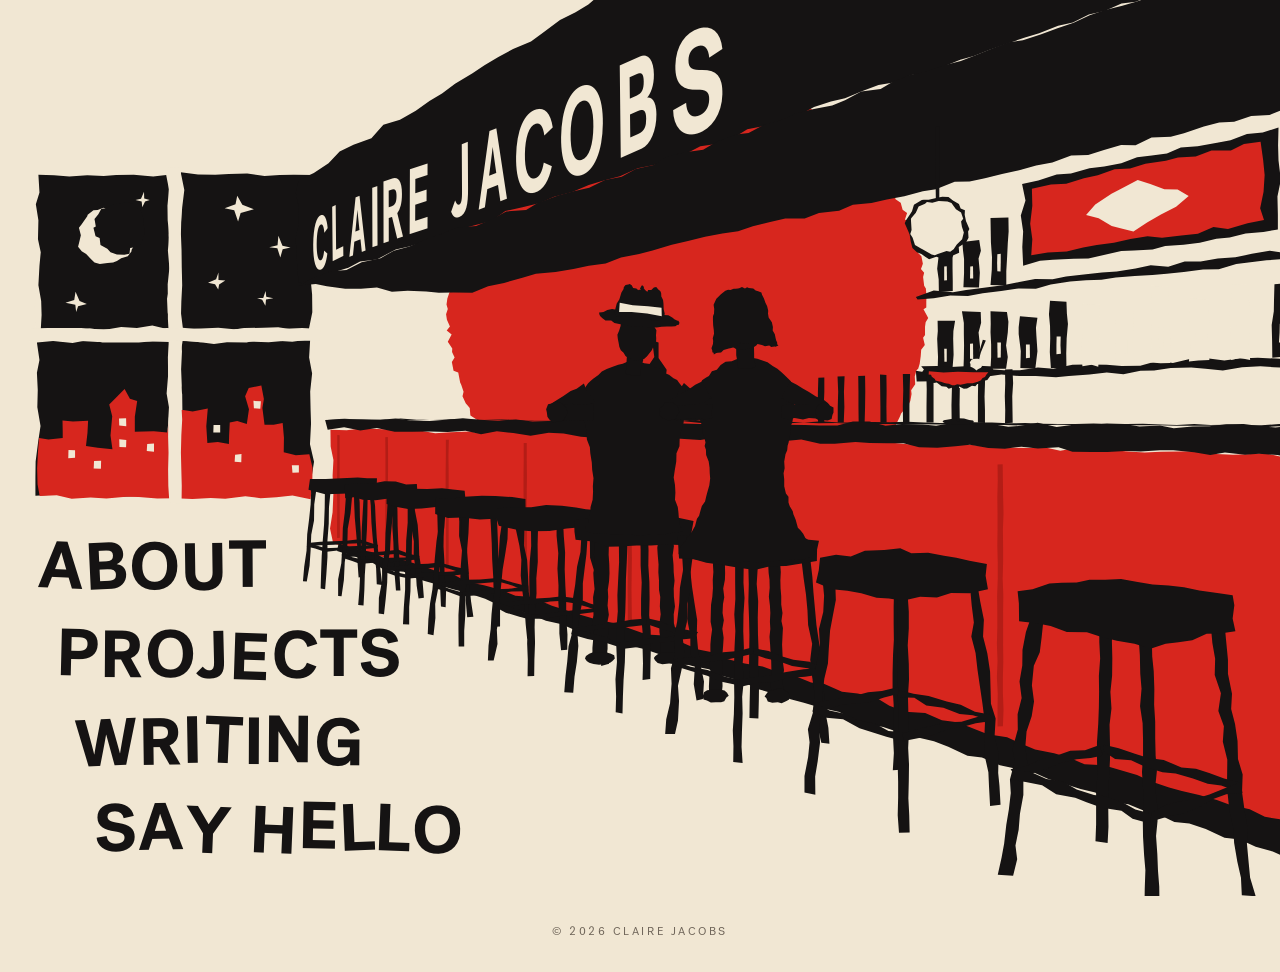
==== index.html @ cdcb7255 "Bring back the big hover-strip menu and redo the window as cut paper Menu returns to large hand-cut " ====
<!DOCTYPE html>
<html lang="en">
<head>
<meta charset="UTF-8">
<meta name="viewport" content="width=device-width, initial-scale=1.0">
<title>Claire Jacobs</title>
<meta name="description" content="Claire Jacobs — click around the bar to learn more about me, my interests, my projects, and how to get in touch.">
<link rel="icon" href="data:image/svg+xml,%3Csvg xmlns='http://www.w3.org/2000/svg' viewBox='0 0 100 100'%3E%3Ctext y='.9em' font-size='90'%3E%F0%9F%8D%B8%3C/text%3E%3C/svg%3E">
<link rel="stylesheet" href="style.css?v=7">
</head>
<body>

<h1 class="visually-hidden">Claire Jacobs</h1>

<main class="poster">
  <div class="stage">
    <nav class="menu" aria-label="Main">
      <ul>
        <li style="--i:0"><button class="menu-item" type="button" data-panel="about" aria-haspopup="dialog" aria-controls="panel-about"><span class="cut" aria-hidden="true"><span style="--r:2.5deg;--y:-0.010em">A</span><span style="--r:-2.7deg;--y:-0.002em">B</span><span style="--r:0.3deg;--y:-0.005em">O</span><span style="--r:-0.8deg;--y:0.017em">U</span><span style="--r:-0.3deg;--y:-0.027em">T</span></span><span class="visually-hidden">About</span></button></li>
        <li style="--i:1"><button class="menu-item" type="button" data-panel="projects" aria-haspopup="dialog" aria-controls="panel-projects"><span class="cut" aria-hidden="true"><span style="--r:1.4deg;--y:-0.022em">P</span><span style="--r:0.4deg;--y:0.008em">R</span><span style="--r:-0.3deg;--y:0.004em">O</span><span style="--r:-1.4deg;--y:0.016em">J</span><span style="--r:1.9deg;--y:0.035em">E</span><span style="--r:1.5deg;--y:0.010em">C</span><span style="--r:0.0deg;--y:-0.012em">T</span><span style="--r:0.1deg;--y:-0.017em">S</span></span><span class="visually-hidden">Projects</span></button></li>
        <li style="--i:2"><button class="menu-item" type="button" data-panel="writing" aria-haspopup="dialog" aria-controls="panel-writing"><span class="cut" aria-hidden="true"><span style="--r:-2.6deg;--y:0.030em">W</span><span style="--r:-0.8deg;--y:0.009em">R</span><span style="--r:-1.0deg;--y:-0.021em">I</span><span style="--r:2.6deg;--y:-0.009em">T</span><span style="--r:0.2deg;--y:-0.005em">I</span><span style="--r:0.4deg;--y:-0.033em">N</span><span style="--r:0.4deg;--y:0.025em">G</span></span><span class="visually-hidden">Writing</span></button></li>
        <li style="--i:3"><button class="menu-item" type="button" data-panel="contact" aria-haspopup="dialog" aria-controls="panel-contact"><span class="cut" aria-hidden="true"><span style="--r:-0.5deg;--y:-0.003em">S</span><span style="--r:-1.2deg;--y:-0.021em">A</span><span style="--r:2.4deg;--y:0.025em">Y</span><span class="sp"> </span><span style="--r:2.4deg;--y:0.028em">H</span><span style="--r:1.1deg;--y:-0.033em">E</span><span style="--r:-2.3deg;--y:-0.009em">L</span><span style="--r:2.1deg;--y:-0.005em">L</span><span style="--r:-2.6deg;--y:0.025em">O</span></span><span class="visually-hidden">Say hello</span></button></li>
      </ul>
    </nav>
  <svg class="room" viewBox="0 30 600 420" xmlns="http://www.w3.org/2000/svg" role="group" aria-label="A bar drawn in the style of a Saul Bass poster, with CLAIRE JACOBS painted on the canopy like a bar sign: a row of stools, a couple seated at the bar against a red sun, bottles and a TV on the backbar. Click the empty stool, the bottles, the TV, or the coupe on the bar.">
    <g class="scene" aria-hidden="true"><rect width="600" height="450" fill="#f1e7d3"/><path d="M18.1 113.6L25.9 113.6L33.8 113.5L42.1 113.5L50.2 113.4L58.1 113.6L66.1 113.3L74.0 113.4L82.2 113.4L90.1 113.6L97.9 113.3L106.1 113.4L113.9 113.3L122.0 113.7L129.9 113.3L138.1 113.4L146.0 113.7L145.9 110.5L137.9 110.7L130.1 110.7L122.0 110.6L114.1 110.3L106.1 110.5L97.9 110.6L90.0 110.3L82.2 110.4L73.9 110.7L65.9 110.4L58.1 110.4L50.2 110.3L41.9 110.6L33.9 110.6L25.8 110.3L18.1 110.5Z" fill="#f1e7d3" fill-rule="evenodd"/><path d="M144.4 112.2L144.3 120.0L144.7 127.7L144.5 135.8L144.6 143.6L144.7 151.6L144.5 159.2L144.4 167.3L144.4 175.1L144.6 182.9L144.3 190.9L144.6 198.9L144.5 206.6L144.4 214.8L144.4 222.6L144.6 230.3L144.6 238.5L144.5 246.0L144.4 254.1L144.3 262.0L147.7 261.9L147.6 253.9L147.6 246.0L147.5 238.5L147.4 230.5L147.3 222.5L147.6 214.5L147.6 206.6L147.4 199.0L147.6 190.9L147.6 182.9L147.5 175.2L147.3 167.1L147.4 159.3L147.6 151.7L147.5 143.7L147.6 135.6L147.3 127.7L147.3 119.8L147.7 112.0Z" fill="#f1e7d3" fill-rule="evenodd"/><path d="M145.8 260.6L138.0 260.4L130.2 260.6L122.2 260.4L113.9 260.6L105.9 260.4L98.1 260.3L90.1 260.5L81.9 260.4L74.1 260.6L66.0 260.5L58.1 260.5L50.0 260.4L41.8 260.4L34.0 260.3L26.0 260.5L18.0 260.5L18.0 263.4L25.9 263.5L34.0 263.6L41.9 263.4L50.1 263.3L57.9 263.6L65.8 263.3L74.2 263.3L82.0 263.5L89.8 263.4L98.2 263.5L105.8 263.5L114.1 263.6L122.0 263.4L129.9 263.7L138.2 263.5L145.8 263.6Z" fill="#f1e7d3" fill-rule="evenodd"/><path d="M19.5 261.9L19.3 254.1L19.7 246.2L19.4 238.2L19.7 230.3L19.6 222.6L19.5 214.4L19.5 206.9L19.3 199.0L19.5 191.0L19.5 183.0L19.6 175.3L19.4 167.2L19.3 159.3L19.6 151.5L19.6 143.8L19.5 135.7L19.3 127.6L19.5 119.9L19.5 112.1L16.5 111.8L16.5 120.1L16.3 127.6L16.4 135.8L16.7 143.7L16.5 151.3L16.6 159.3L16.7 167.3L16.3 175.2L16.7 183.2L16.5 190.8L16.6 198.9L16.6 206.6L16.5 214.6L16.5 222.5L16.4 230.3L16.5 238.3L16.4 246.1L16.5 254.2L16.5 261.9Z" fill="#f1e7d3" fill-rule="evenodd"/><path d="M80.4 112.1L80.4 120.0L80.5 127.6L80.5 135.8L80.3 143.7L80.5 151.6L80.5 159.3L80.6 167.3L80.4 175.0L80.3 183.0L80.6 190.9L80.6 198.6L80.6 206.6L80.5 214.7L80.5 222.4L80.4 230.5L80.5 238.4L80.4 246.1L80.4 254.1L80.7 262.1L83.5 262.1L83.7 254.0L83.4 246.2L83.3 238.3L83.3 230.2L83.6 222.7L83.5 214.6L83.7 206.6L83.4 198.9L83.4 191.0L83.4 182.9L83.7 175.2L83.6 167.4L83.5 159.4L83.4 151.4L83.6 143.8L83.7 135.5L83.6 127.6L83.3 120.0L83.7 112.1Z" fill="#f1e7d3" fill-rule="evenodd"/><path d="M18.0 188.5L26.0 188.5L34.2 188.3L41.9 188.5L50.2 188.4L58.1 188.7L65.8 188.6L74.1 188.6L82.0 188.4L89.9 188.5L97.9 188.5L106.1 188.4L114.1 188.4L122.1 188.6L130.0 188.4L137.9 188.3L146.1 188.7L145.8 185.7L137.9 185.5L129.9 185.5L122.0 185.3L113.8 185.3L105.9 185.5L97.9 185.5L90.0 185.7L81.9 185.7L74.1 185.7L66.0 185.5L58.0 185.7L49.9 185.7L41.9 185.4L33.9 185.4L26.0 185.3L18.0 185.5Z" fill="#f1e7d3" fill-rule="evenodd"/><path d="M18.0 111.9L25.3 112.1L32.5 112.7L40.9 112.2L48.6 112.5L54.5 112.0L62.7 111.9L71.8 112.7L77.9 112.0L79.2 118.7L78.5 126.5L78.6 133.2L79.3 140.3L78.7 147.4L79.3 154.5L79.8 162.1L78.3 170.0L78.6 176.5L80.2 184.7L71.4 182.6L64.2 183.8L56.8 183.3L48.6 184.7L42.1 184.0L34.1 184.9L26.7 184.2L19.1 184.7L19.5 177.7L19.3 171.1L18.0 163.7L18.5 154.6L19.1 148.2L17.8 142.2L18.0 133.2L16.8 125.8L18.5 120.2Z" fill="#151313" fill-rule="evenodd"/><path d="M84.7 110.7L92.8 111.8L100.9 111.9L107.3 111.6L115.9 111.3L124.0 112.5L131.1 112.0L137.7 111.9L147.1 112.0L145.4 120.0L145.4 128.8L145.2 136.2L145.4 144.3L145.9 153.0L145.5 159.9L146.3 168.1L146.4 176.4L144.6 185.1L137.2 184.4L130.4 183.4L123.4 183.6L114.5 183.8L106.5 184.9L98.9 184.8L92.0 184.3L85.7 183.6L84.6 174.8L84.7 168.0L85.0 159.0L83.9 152.1L84.2 144.8L84.8 134.6L85.4 127.3L86.4 119.1Z" fill="#151313" fill-rule="evenodd"/><path d="M17.3 190.6L24.9 189.8L34.0 190.8L42.1 189.2L48.0 190.6L56.2 190.5L65.1 190.5L71.5 190.0L79.3 190.3L78.7 197.4L78.8 205.9L78.1 214.5L79.5 222.6L78.6 230.9L78.5 238.9L78.1 245.9L79.4 255.3L79.5 262.8L70.2 261.6L63.9 262.5L54.7 263.0L48.2 262.0L41.2 262.1L32.1 260.8L24.5 261.9L16.6 262.4L16.6 253.9L16.7 246.3L17.9 237.0L19.0 229.7L17.5 220.9L17.7 212.8L17.3 204.7L18.5 198.7Z" fill="#151313" fill-rule="evenodd"/><path d="M85.6 189.9L91.3 190.1L100.3 191.2L106.4 190.4L115.6 190.5L122.4 189.0L131.4 189.8L137.0 190.2L145.4 189.0L144.9 197.6L146.3 205.1L145.4 213.5L145.6 222.4L145.8 228.5L145.3 238.3L147.2 246.5L145.9 254.6L147.5 260.9L138.7 261.4L131.8 260.7L123.0 262.4L115.6 261.3L107.2 262.7L100.1 261.9L94.2 263.3L84.7 262.9L86.0 253.8L85.6 247.3L85.0 238.8L84.4 230.7L85.5 222.8L85.4 214.8L83.9 206.0L84.1 199.5Z" fill="#151313" fill-rule="evenodd"/><path d="M62.0 142.0L63.7 143.7L61.7 147.1L61.6 147.9L59.9 150.1L56.8 151.1L54.8 152.4L53.0 153.0L50.4 153.3L46.8 153.7L44.3 153.0L42.6 151.4L40.4 149.1L38.3 147.8L36.6 145.7L37.3 142.9L37.9 140.3L37.0 136.7L38.2 135.2L40.9 131.4L41.1 130.7L43.8 128.5L45.8 128.4L48.4 127.4L51.2 128.4L53.9 128.9L57.0 130.0L57.9 131.8L61.4 132.6L62.3 135.4L62.2 137.5Z" fill="#f1e7d3" fill-rule="evenodd"/><path d="M67.4 135.6L67.9 138.4L67.3 141.3L65.9 144.8L64.0 145.8L61.0 146.3L60.7 149.0L58.3 149.4L54.8 149.3L51.8 148.2L50.3 146.6L47.1 144.9L46.7 141.6L44.8 140.7L43.8 136.8L44.9 136.2L44.3 132.7L46.1 130.4L47.5 127.8L49.1 127.7L53.0 125.9L54.4 125.5L56.3 125.6L59.1 124.7L62.9 125.6L64.7 127.9L65.7 128.4L67.0 130.5L67.1 134.6Z" fill="#151313" fill-rule="evenodd"/><path d="M111.2 121.8L113.6 126.0L119.0 128.1L112.8 129.9L111.6 133.8L109.8 128.6L105.3 127.6L110.4 125.7Z" fill="#f1e7d3" fill-rule="evenodd"/><path d="M130.5 140.5L132.4 145.2L136.2 146.0L132.5 146.8L131.4 150.7L130.0 146.4L126.2 145.9L130.1 145.0Z" fill="#f1e7d3" fill-rule="evenodd"/><path d="M102.4 157.7L102.4 161.2L105.6 161.5L102.7 163.4L102.3 165.7L100.8 163.2L97.5 162.5L101.3 160.9Z" fill="#f1e7d3" fill-rule="evenodd"/><path d="M35.4 166.7L37.3 171.1L40.7 172.5L36.6 173.5L35.7 176.3L35.3 172.8L30.7 171.9L34.8 170.6Z" fill="#f1e7d3" fill-rule="evenodd"/><path d="M124.5 166.4L124.8 169.1L128.1 169.8L124.7 170.4L124.4 173.3L122.9 170.5L120.5 169.7L123.4 169.7Z" fill="#f1e7d3" fill-rule="evenodd"/><path d="M67.5 119.9L67.6 123.0L70.2 123.8L68.0 124.4L66.7 127.1L66.4 124.4L63.5 123.7L66.1 123.2Z" fill="#f1e7d3" fill-rule="evenodd"/><path d="M18.6 262.5L17.6 257.0L17.4 249.5L17.8 241.9L18.3 235.3L22.7 236.0L29.4 235.3L29.4 232.5L29.3 227.1L34.2 227.6L41.3 227.2L41.0 233.0L40.3 239.1L45.8 239.9L52.7 240.6L51.8 234.1L52.6 225.1L51.2 219.6L54.0 216.8L58.4 212.4L60.9 216.9L64.3 218.0L63.2 225.4L63.2 232.4L72.1 232.2L78.4 232.7L79.4 226.8L79.7 222.3L85.9 222.2L90.3 222.9L97.4 221.5L96.7 229.8L97.2 237.7L102.1 237.2L107.3 238.1L107.4 234.1L107.7 228.0L111.2 227.3L115.7 228.8L116.7 221.8L114.9 215.7L116.6 211.9L122.5 210.7L123.7 217.0L123.0 221.2L124.0 229.1L128.3 229.1L132.5 228.3L133.1 235.2L133.0 242.0L138.7 243.4L145.0 242.9L146.5 249.2L146.4 255.4L145.6 264.0L137.1 262.3L129.6 263.1L122.2 263.5L115.0 262.6L105.6 263.8L98.8 263.4L90.2 263.9L82.3 263.6L73.7 263.7L65.1 263.0L59.0 262.8L49.9 263.7L42.5 263.2L33.6 263.8L26.6 262.2Z" fill="#d7261e" fill-rule="evenodd"/><path d="M32.1 240.9L35.2 241.0L35.2 244.6L32.0 244.8Z" fill="#f1e7d3" fill-rule="evenodd"/><path d="M44.1 246.1L47.4 246.0L47.3 249.7L43.9 249.6Z" fill="#f1e7d3" fill-rule="evenodd"/><path d="M55.8 226.2L59.1 226.1L59.2 229.8L55.9 229.5Z" fill="#f1e7d3" fill-rule="evenodd"/><path d="M55.9 235.9L59.2 236.2L59.1 239.6L56.0 239.5Z" fill="#f1e7d3" fill-rule="evenodd"/><path d="M69.0 238.1L72.2 237.9L72.2 241.8L68.8 241.4Z" fill="#f1e7d3" fill-rule="evenodd"/><path d="M100.1 229.2L103.2 229.2L103.2 232.7L100.0 232.7Z" fill="#f1e7d3" fill-rule="evenodd"/><path d="M110.2 243.2L113.2 242.8L113.1 246.7L110.0 246.4Z" fill="#f1e7d3" fill-rule="evenodd"/><path d="M118.8 217.9L122.3 218.1L122.0 221.6L119.0 221.4Z" fill="#f1e7d3" fill-rule="evenodd"/><path d="M136.8 248.1L140.1 248.1L140.1 251.5L137.1 251.6Z" fill="#f1e7d3" fill-rule="evenodd"/><path d="M78.9 108.3L84.7 108.4L85.0 115.9L85.2 123.9L85.0 131.6L84.8 139.7L85.1 147.2L85.2 155.4L85.4 163.7L85.0 171.5L84.8 179.5L84.6 186.6L85.3 194.7L84.9 203.1L85.2 210.7L85.0 218.7L85.4 226.8L85.0 234.0L84.8 242.2L85.0 250.3L85.2 257.7L85.1 266.4L79.4 265.7L78.9 257.8L78.8 250.1L79.0 242.2L78.8 234.7L78.9 226.2L79.3 219.0L78.8 210.8L78.8 202.9L79.0 195.0L79.1 186.6L78.7 179.5L78.7 171.6L78.6 163.3L79.4 155.6L79.3 147.3L79.0 140.0L79.3 131.8L79.2 124.0L79.1 116.0Z" fill="#f1e7d3" fill-rule="evenodd"/><path d="M14.1 184.0L22.4 183.8L30.1 183.8L38.0 183.8L45.8 184.3L53.8 184.3L61.8 184.4L70.1 184.3L78.2 183.8L86.1 184.1L94.2 184.0L102.3 183.6L109.7 184.3L117.8 183.9L126.1 184.1L133.8 184.1L141.6 183.8L150.4 184.2L149.9 189.7L142.2 189.7L134.0 189.7L125.9 190.4L118.2 190.2L109.6 190.0L102.2 189.9L93.8 190.4L86.3 189.7L77.8 190.0L69.9 190.1L62.0 189.7L53.6 189.6L45.9 190.3L37.9 189.9L29.8 190.0L22.1 189.6L13.7 190.0Z" fill="#f1e7d3" fill-rule="evenodd"/><path d="M432.9 175.0L435.1 179.1L433.9 181.0L433.6 183.2L433.6 187.0L432.7 188.3L433.5 191.7L431.8 193.9L431.6 196.9L431.1 200.5L430.4 202.8L429.6 203.6L428.8 206.5L429.0 210.1L427.1 212.9L427.3 214.7L426.7 218.0L425.6 220.3L425.0 220.7L422.4 223.8L421.8 225.3L419.8 229.4L419.2 230.9L418.2 234.3L417.3 236.0L415.1 237.4L413.1 239.1L413.4 241.6L410.2 244.4L408.9 245.1L408.0 249.2L406.0 250.9L404.5 253.1L401.5 254.1L400.8 256.8L399.7 258.5L396.9 260.5L395.8 261.3L393.4 261.7L390.7 264.1L389.1 266.2L387.0 268.7L384.4 269.8L381.9 270.8L380.4 272.0L377.2 272.6L374.2 273.4L374.0 276.5L371.0 275.8L368.6 278.2L366.4 280.2L363.0 281.1L361.4 281.7L358.9 282.6L355.3 283.8L353.6 283.6L350.3 283.9L347.9 285.5L346.8 285.9L343.8 287.1L341.1 286.9L339.3 286.8L335.1 287.4L333.8 288.3L329.8 287.8L327.8 287.9L324.5 287.4L322.5 287.9L319.3 286.8L316.7 286.8L313.9 288.6L313.3 286.6L308.9 287.1L307.0 287.5L304.1 286.3L302.5 286.7L300.0 285.7L297.4 284.9L294.3 284.0L291.7 284.4L288.2 282.5L287.4 283.0L284.8 281.3L281.4 281.5L278.7 279.2L276.8 279.3L274.3 278.5L272.3 276.1L269.4 275.2L267.0 274.7L265.4 273.7L263.8 271.2L260.7 270.3L259.6 268.5L256.8 266.1L254.8 265.0L252.6 264.5L250.0 261.6L247.4 260.8L246.9 259.7L244.0 256.2L241.6 255.5L241.7 253.7L239.7 252.2L236.6 250.3L235.1 247.3L233.7 245.7L232.9 243.4L231.3 241.3L229.5 238.3L228.6 236.6L225.6 234.9L225.0 232.3L223.9 230.8L223.6 226.8L220.5 224.8L220.3 222.7L220.2 221.3L218.3 219.0L216.8 215.7L217.3 213.6L216.2 210.4L215.7 209.3L214.8 204.6L212.6 203.8L211.8 199.7L213.1 197.6L211.9 195.0L212.0 193.4L209.9 190.2L211.7 186.8L209.4 184.9L210.9 183.0L209.5 179.9L209.1 177.3L209.9 174.8L209.3 172.7L209.7 169.9L211.1 165.8L209.9 164.7L211.8 161.1L212.1 159.4L211.3 155.5L211.3 155.0L213.2 150.8L213.4 147.8L214.1 146.1L215.4 143.0L216.1 140.5L215.8 138.1L218.1 135.3L217.1 134.9L220.2 131.4L220.5 129.6L220.7 126.8L221.6 124.6L224.3 122.9L224.1 120.0L226.2 116.5L228.8 114.8L228.5 112.7L230.4 111.7L233.1 109.7L234.5 107.3L236.4 105.1L237.7 103.2L238.5 100.6L241.1 98.5L242.0 97.0L244.7 95.6L246.2 93.9L247.7 92.2L250.3 89.8L252.1 89.0L253.5 86.8L256.6 85.5L258.9 82.7L260.6 83.2L263.5 80.8L265.7 79.0L268.6 77.1L270.4 76.8L271.5 75.7L273.9 75.4L278.0 73.6L280.3 71.7L281.7 70.7L283.1 71.0L287.2 69.1L288.0 68.9L292.0 67.8L294.3 68.5L296.2 67.0L299.7 65.9L300.9 66.1L303.5 65.5L306.9 65.4L310.3 65.2L312.4 65.1L314.9 64.8L317.7 64.4L320.3 64.4L323.3 64.5L326.1 64.9L328.3 64.4L329.7 63.8L334.2 63.9L336.6 63.8L338.9 65.2L341.6 65.1L342.7 65.7L346.5 66.9L348.2 66.3L350.7 68.9L352.7 67.8L355.5 69.9L357.4 70.6L359.9 72.1L363.5 73.1L366.2 72.7L368.9 73.5L370.4 75.5L373.6 76.4L375.9 77.2L377.9 78.2L378.9 79.9L381.5 82.1L383.5 82.5L385.5 84.0L389.6 86.8L390.8 88.0L393.5 88.0L394.0 90.1L396.5 92.4L397.8 94.2L400.2 95.0L401.2 98.3L404.0 99.4L404.8 101.7L408.2 104.6L409.4 106.3L412.0 108.9L412.1 110.8L414.7 112.8L416.4 114.7L417.3 116.0L417.8 119.4L419.2 121.5L419.8 123.4L422.2 125.0L423.1 128.3L425.2 129.8L424.2 132.9L426.2 134.1L426.2 137.3L427.3 140.4L429.4 143.2L430.3 145.7L430.3 148.5L431.9 150.1L432.6 153.6L431.7 156.1L433.2 157.8L432.7 159.9L433.2 164.0L434.0 165.2L434.3 168.7L434.2 171.3L434.2 174.1Z" fill="#d7261e" fill-rule="evenodd"/><path d="M812.0 189.2L805.9 188.1L796.8 189.8L789.7 189.6L780.9 190.9L774.2 189.4L765.5 190.0L757.3 190.8L749.3 191.0L741.6 191.8L734.0 191.0L724.5 193.1L716.3 193.3L708.9 193.3L701.0 194.0L692.7 192.8L685.3 194.2L676.5 195.4L668.4 194.9L661.5 194.2L654.2 196.3L645.9 194.6L636.8 196.2L628.9 195.9L621.4 195.9L612.7 197.0L606.1 198.4L598.0 198.1L589.6 197.7L580.8 198.0L573.9 199.0L566.7 198.1L557.2 198.4L549.8 200.2L542.9 199.1L534.5 201.5L525.8 201.6L518.7 201.0L508.9 200.9L502.7 201.0L493.7 202.8L486.5 202.3L478.1 203.5L470.6 203.5L461.6 202.8L455.2 204.6L445.9 204.2L438.5 205.3L429.3 203.8L429.7 208.8L439.0 208.7L446.8 207.2L453.8 206.8L461.2 206.7L469.4 205.6L477.7 206.3L485.5 206.2L495.0 206.8L501.0 206.3L510.7 205.5L518.8 204.6L526.6 205.4L534.6 203.8L541.0 203.7L548.8 202.5L558.4 202.3L565.1 202.9L573.2 203.7L582.2 202.1L590.8 201.7L597.1 202.1L605.6 202.6L614.3 200.2L622.4 202.0L630.2 199.6L637.5 199.8L645.5 199.1L652.7 200.6L660.6 198.7L669.6 200.2L677.3 199.9L686.4 198.3L692.2 197.3L701.2 199.2L710.1 197.8L717.3 198.0L725.9 197.0L732.2 197.4L740.4 195.9L749.1 196.5L756.0 195.5L766.2 196.0L773.7 196.4L781.5 195.1L789.8 194.9L797.6 194.4L804.0 195.1L812.1 193.2Z" fill="#151313" fill-rule="evenodd"/><path d="M787.2 142.6L796.2 142.2L795.8 147.4L795.8 151.7L797.2 159.0L798.3 166.8L797.5 174.9L798.0 181.6L797.8 189.3L791.1 190.2L785.2 189.9L785.5 182.3L786.2 175.2L785.2 167.6L785.7 160.0L788.6 152.8L787.9 147.5Z" fill="#151313" fill-rule="evenodd"/><path d="M788.1 168.4L795.2 168.4L794.7 174.2L794.9 180.0L788.4 180.1L788.9 174.5Z" fill="#f1e7d3" fill-rule="evenodd"/><path d="M754.0 152.7L761.7 152.4L761.2 159.5L764.2 165.9L764.0 172.7L763.3 178.9L763.1 185.5L763.9 190.7L758.1 191.3L751.8 191.2L751.9 184.2L751.8 178.4L751.4 171.9L752.1 166.5L753.7 159.3Z" fill="#151313" fill-rule="evenodd"/><path d="M755.2 173.5L760.6 173.2L760.6 178.4L760.6 183.4L754.9 183.6L755.0 178.2Z" fill="#f1e7d3" fill-rule="evenodd"/><path d="M722.5 145.2L731.0 145.2L731.4 149.3L730.2 154.3L731.9 161.4L732.3 168.8L732.6 177.9L732.7 185.5L731.8 192.5L726.4 192.8L721.4 191.5L720.5 185.5L721.5 177.5L721.5 169.5L721.7 162.3L722.7 154.7L723.2 150.1Z" fill="#151313" fill-rule="evenodd"/><path d="M723.8 170.9L729.8 170.9L729.3 176.8L729.8 182.8L724.0 182.7L724.1 176.8Z" fill="#f1e7d3" fill-rule="evenodd"/><path d="M693.7 160.5L702.6 160.0L702.1 166.4L703.2 172.4L703.5 180.1L703.9 186.8L703.7 193.4L698.4 194.0L692.4 192.9L692.1 187.0L692.6 179.8L693.2 172.3L693.7 167.0Z" fill="#151313" fill-rule="evenodd"/><path d="M695.5 177.9L700.4 178.4L700.2 182.4L700.5 186.6L695.5 186.9L695.2 182.3Z" fill="#f1e7d3" fill-rule="evenodd"/><path d="M667.4 157.9L674.9 157.4L675.5 164.4L676.3 170.5L676.8 179.3L676.6 186.7L676.0 194.6L671.7 194.3L666.6 194.7L665.6 186.8L666.5 179.4L666.7 171.3L666.6 164.8Z" fill="#151313" fill-rule="evenodd"/><path d="M669.1 177.7L673.3 177.2L673.7 182.2L673.3 187.2L668.7 187.4L668.8 182.4Z" fill="#f1e7d3" fill-rule="evenodd"/><path d="M642.8 156.3L650.7 155.7L650.2 164.4L652.0 170.0L651.2 176.9L650.8 183.1L652.0 189.1L651.6 195.3L646.7 195.3L640.8 195.1L641.0 189.6L641.3 183.0L640.8 177.0L641.7 170.2L641.9 163.7Z" fill="#151313" fill-rule="evenodd"/><path d="M644.3 177.6L648.2 177.5L648.7 182.6L648.5 188.0L644.3 188.0L644.4 182.3Z" fill="#f1e7d3" fill-rule="evenodd"/><path d="M618.5 166.4L627.4 165.5L627.8 171.5L628.7 177.5L628.7 183.0L627.5 190.0L628.4 196.7L623.2 196.6L618.2 196.8L618.5 190.4L618.5 183.5L618.1 176.6L619.8 172.0Z" fill="#151313" fill-rule="evenodd"/><path d="M621.0 182.6L625.3 182.3L625.0 186.2L625.1 190.4L621.1 190.5L621.2 186.7Z" fill="#f1e7d3" fill-rule="evenodd"/><path d="M597.4 163.2L606.0 162.4L605.5 169.6L605.6 175.9L605.7 183.1L605.8 190.3L605.6 198.1L601.3 197.2L596.4 197.7L596.3 189.8L596.1 182.3L597.1 175.9L597.2 170.4Z" fill="#151313" fill-rule="evenodd"/><path d="M599.9 181.7L603.1 181.7L603.0 185.9L603.3 190.5L599.5 190.5L599.8 186.0Z" fill="#f1e7d3" fill-rule="evenodd"/><path d="M577.5 163.3L585.3 163.5L585.4 170.8L586.2 175.9L585.7 183.5L585.4 191.5L586.0 198.7L581.2 197.8L577.1 198.7L576.3 191.2L576.9 183.4L576.2 175.8L577.1 171.2Z" fill="#f1e7d3" fill-rule="evenodd"/><path d="M579.7 182.3L582.8 182.5L582.7 186.9L582.7 191.6L579.6 191.7L579.6 187.0Z" fill="#f1e7d3" fill-rule="evenodd"/><path d="M558.2 169.6L566.4 170.5L566.6 176.3L566.9 180.7L566.1 187.4L566.7 193.0L566.9 198.8L561.7 199.0L557.3 199.4L557.9 193.2L557.8 186.8L557.5 180.0L557.7 175.5Z" fill="#f1e7d3" fill-rule="evenodd"/><path d="M560.4 185.7L563.6 185.7L563.4 193.4L560.6 193.4Z" fill="#f1e7d3" fill-rule="evenodd"/><path d="M539.8 163.9L547.7 164.5L547.9 171.1L547.9 176.9L548.4 185.1L548.9 192.9L548.5 200.1L544.0 200.3L539.4 199.9L539.9 191.8L540.0 184.8L539.9 176.7L539.5 171.0Z" fill="#f1e7d3" fill-rule="evenodd"/><path d="M542.8 183.4L545.6 183.5L545.4 188.0L545.3 192.7L542.6 192.9L542.9 188.3Z" fill="#f1e7d3" fill-rule="evenodd"/><path d="M522.8 174.9L531.2 174.8L531.5 180.4L531.4 184.8L531.0 189.8L531.4 195.0L531.8 200.6L527.5 200.9L522.9 200.2L522.7 195.6L523.0 189.9L523.3 184.7L522.8 180.5Z" fill="#f1e7d3" fill-rule="evenodd"/><path d="M526.1 189.0L528.5 188.9L528.5 195.8L526.1 195.5Z" fill="#f1e7d3" fill-rule="evenodd"/><path d="M507.4 172.4L515.5 172.8L515.2 178.6L514.9 182.9L515.2 188.8L515.4 194.9L514.8 201.9L511.7 201.0L507.4 201.7L506.7 195.0L507.2 188.9L507.6 183.5L506.7 178.3Z" fill="#f1e7d3" fill-rule="evenodd"/><path d="M510.1 188.1L512.4 188.1L512.4 195.8L510.0 195.5Z" fill="#f1e7d3" fill-rule="evenodd"/><path d="M492.2 171.0L499.9 171.4L500.1 177.0L500.6 181.9L500.0 188.5L499.8 195.7L499.9 202.5L492.6 202.5L492.1 195.1L492.3 188.6L492.2 182.8L491.7 177.4Z" fill="#151313" fill-rule="evenodd"/><path d="M495.3 187.7L497.2 187.7L497.1 191.8L497.3 195.8L495.2 196.0L495.2 191.7Z" fill="#f1e7d3" fill-rule="evenodd"/><path d="M478.1 178.3L486.3 178.9L485.6 183.6L485.8 187.3L486.3 194.7L485.3 202.9L478.3 202.5L478.5 194.5L477.5 186.6L477.5 183.4Z" fill="#151313" fill-rule="evenodd"/><path d="M480.9 191.5L482.7 191.5L482.8 197.7L480.9 197.9Z" fill="#f1e7d3" fill-rule="evenodd"/><path d="M464.3 175.9L472.0 176.2L472.7 180.8L472.4 185.9L471.6 192.0L472.4 197.3L471.6 202.9L464.3 202.9L464.6 197.3L464.6 191.6L464.3 185.7L464.4 181.7Z" fill="#151313" fill-rule="evenodd"/><path d="M467.5 190.6L469.2 190.5L469.1 197.6L467.6 197.7Z" fill="#f1e7d3" fill-rule="evenodd"/><path d="M450.9 175.9L459.7 176.2L459.9 181.3L458.7 185.9L459.4 192.4L459.0 198.4L459.2 203.4L451.6 203.7L451.8 197.9L451.9 191.8L451.8 186.5L451.8 181.4Z" fill="#151313" fill-rule="evenodd"/><path d="M454.7 191.1L456.1 191.0L456.2 198.3L454.7 198.2Z" fill="#f1e7d3" fill-rule="evenodd"/><path d="M439.5 180.3L447.7 180.4L446.9 185.2L446.8 188.8L447.0 196.3L446.4 203.9L439.5 204.4L439.7 197.4L439.3 188.8L439.6 185.1Z" fill="#151313" fill-rule="evenodd"/><path d="M442.6 193.5L443.8 193.5L443.8 199.6L442.7 199.6Z" fill="#f1e7d3" fill-rule="evenodd"/><path d="M813.2 123.0L804.7 123.5L796.5 122.7L789.4 125.3L782.0 125.6L772.9 127.0L765.0 126.9L758.8 129.7L750.0 129.6L743.3 130.7L735.1 131.7L726.5 132.1L719.0 133.4L711.5 134.0L702.5 135.2L695.0 135.8L688.1 137.3L680.7 137.3L672.8 138.7L664.0 139.8L657.6 139.9L648.4 140.9L640.1 143.0L632.8 144.4L624.8 145.3L618.8 144.7L609.4 146.7L601.1 148.4L595.1 147.5L586.8 149.0L579.1 150.6L570.8 151.2L562.8 152.6L555.3 152.6L547.6 155.0L539.4 154.3L532.3 155.9L523.5 157.3L516.5 157.7L508.0 158.7L499.7 159.6L493.4 160.9L485.2 160.8L477.8 162.2L470.1 163.7L461.2 164.9L452.9 165.9L446.7 167.0L437.7 166.2L429.3 169.2L430.1 170.4L437.7 169.8L445.5 168.5L453.7 168.7L460.7 167.5L469.3 166.4L477.6 165.2L485.6 165.4L492.5 163.4L501.6 162.0L509.1 161.4L516.3 161.1L523.0 160.1L531.9 159.4L540.2 158.9L546.9 158.3L554.9 157.5L563.9 156.3L571.3 156.2L579.5 153.7L586.1 152.9L593.7 152.0L602.6 151.4L610.2 150.3L618.4 149.0L625.4 149.9L633.7 148.4L642.0 146.0L648.4 147.3L656.8 146.2L663.9 143.5L672.2 144.7L680.5 141.7L687.3 142.1L695.9 139.8L704.4 139.8L710.5 138.0L718.5 138.0L727.9 136.2L735.6 136.1L741.6 136.1L751.3 134.3L757.2 134.1L767.1 133.0L775.0 130.9L782.2 131.1L788.8 129.6L796.3 129.7L804.2 129.5L813.3 127.9Z" fill="#151313" fill-rule="evenodd"/><path d="M786.9 87.6L795.7 87.8L795.5 94.0L798.2 100.3L797.7 108.8L798.1 116.2L798.2 124.0L790.9 123.8L785.2 124.8L785.1 116.1L784.8 108.8L785.7 100.3L787.9 95.2Z" fill="#151313" fill-rule="evenodd"/><path d="M788.9 107.1L794.5 107.4L794.6 111.9L795.0 117.4L788.5 116.7L788.8 112.6Z" fill="#f1e7d3" fill-rule="evenodd"/><path d="M753.6 87.3L761.4 86.7L762.0 91.3L761.3 95.5L763.7 101.5L763.7 108.0L763.4 114.7L763.6 121.1L763.2 128.6L757.5 128.4L752.1 129.0L752.3 122.4L752.2 114.8L751.9 108.6L751.8 101.2L754.4 95.2L754.1 91.7Z" fill="#151313" fill-rule="evenodd"/><path d="M754.8 109.1L761.3 109.6L760.5 115.1L761.2 120.6L754.9 120.7L754.7 115.3Z" fill="#f1e7d3" fill-rule="evenodd"/><path d="M723.4 88.9L730.7 87.5L731.6 92.5L731.2 96.4L731.8 104.7L731.7 111.6L732.5 117.4L732.9 125.2L733.2 132.9L726.3 133.0L721.0 132.6L721.6 125.5L721.1 118.3L721.8 110.9L720.9 104.4L722.7 97.1L722.0 91.8Z" fill="#151313" fill-rule="evenodd"/><path d="M723.7 112.2L729.4 111.8L729.3 117.5L729.6 123.2L724.4 123.2L724.1 118.1Z" fill="#f1e7d3" fill-rule="evenodd"/><path d="M693.9 100.8L702.5 101.0L702.1 108.7L704.0 114.1L703.6 120.7L703.9 128.9L703.0 136.4L698.6 135.5L692.6 136.1L692.6 127.9L692.4 121.2L691.7 113.6L693.9 108.3Z" fill="#151313" fill-rule="evenodd"/><path d="M695.4 120.0L700.5 119.7L700.1 124.2L700.2 129.2L695.8 128.8L695.3 124.8Z" fill="#f1e7d3" fill-rule="evenodd"/><path d="M667.0 100.5L674.9 100.3L675.4 108.4L676.2 115.0L677.2 120.0L677.0 126.1L676.1 132.9L676.2 139.0L670.6 138.4L665.9 138.7L666.2 132.2L665.7 126.7L665.6 121.3L666.6 114.8L666.9 108.9Z" fill="#151313" fill-rule="evenodd"/><path d="M668.8 121.5L673.5 121.1L673.5 126.5L673.4 131.5L668.7 131.3L669.1 126.1Z" fill="#f1e7d3" fill-rule="evenodd"/><path d="M642.8 104.1L649.8 103.4L650.4 111.8L651.0 118.1L652.0 123.1L652.1 129.3L651.3 135.3L651.5 141.5L646.4 141.9L640.6 142.7L641.1 136.2L640.7 129.2L641.0 124.3L641.4 116.9L642.2 111.6Z" fill="#151313" fill-rule="evenodd"/><path d="M644.0 124.7L648.3 124.3L648.4 129.2L648.6 134.5L644.3 134.6L644.1 129.5Z" fill="#f1e7d3" fill-rule="evenodd"/><path d="M619.4 112.5L627.1 112.2L626.5 118.7L627.5 124.4L628.6 130.5L628.1 137.5L628.5 144.4L622.5 144.6L618.5 144.9L618.5 137.6L617.6 131.0L617.9 124.5L618.9 119.7Z" fill="#151313" fill-rule="evenodd"/><path d="M621.1 129.9L624.9 130.1L624.9 134.0L625.0 138.5L621.2 138.4L621.0 134.0Z" fill="#f1e7d3" fill-rule="evenodd"/><path d="M464.3 132.2L472.7 132.0L472.8 138.5L472.4 144.0L472.1 150.2L471.7 157.2L471.7 163.8L464.3 163.6L464.9 156.5L465.0 150.6L464.5 143.7L464.4 138.0Z" fill="#151313" fill-rule="evenodd"/><path d="M467.5 149.2L469.1 149.0L469.1 153.2L469.0 157.3L467.5 157.1L467.4 153.2Z" fill="#f1e7d3" fill-rule="evenodd"/><path d="M451.1 143.4L459.0 142.5L459.8 147.5L458.7 151.2L459.3 157.8L458.9 164.8L451.6 164.7L451.9 158.0L451.9 151.4L451.4 147.3Z" fill="#151313" fill-rule="evenodd"/><path d="M454.8 154.9L456.1 154.8L456.2 160.5L454.7 160.6Z" fill="#f1e7d3" fill-rule="evenodd"/><path d="M439.7 141.5L447.1 141.8L447.6 146.7L446.5 150.8L446.5 155.8L446.6 161.5L446.6 166.4L440.1 166.9L440.0 160.9L439.3 156.0L440.0 149.9L439.3 145.8Z" fill="#151313" fill-rule="evenodd"/><path d="M442.6 154.9L443.8 154.8L443.9 161.4L442.6 161.5Z" fill="#f1e7d3" fill-rule="evenodd"/><path d="M599.3 89.8L591.9 92.1L584.5 92.8L576.8 95.7L570.5 96.9L561.4 98.5L553.5 99.1L547.0 102.0L539.9 102.9L533.0 103.7L525.6 106.5L517.6 108.0L510.7 108.9L502.0 111.3L495.3 111.8L486.7 114.6L479.1 116.3L480.7 124.0L478.5 131.0L479.6 138.5L479.2 145.8L479.6 154.6L487.5 152.2L493.5 151.7L503.2 151.3L510.2 151.2L517.4 149.5L525.6 147.7L531.5 147.4L540.3 146.9L546.2 145.3L554.8 144.7L562.4 143.8L570.2 141.9L576.4 141.3L583.9 139.5L592.2 138.7L599.0 137.6L599.0 130.5L598.8 122.1L600.4 114.3L599.3 105.2L599.1 98.2Z" fill="#151313" fill-rule="evenodd"/><path d="M590.9 96.5L583.1 97.5L577.0 100.5L567.9 100.6L560.5 103.4L552.2 103.8L546.5 105.3L536.9 106.8L529.7 109.0L522.5 109.3L514.6 112.1L508.1 113.5L499.8 116.1L492.6 116.5L483.7 118.5L483.9 126.5L482.9 134.9L483.9 142.1L483.4 149.7L491.1 148.4L500.0 147.9L507.7 146.0L514.1 144.8L522.1 143.8L529.9 142.0L537.9 140.8L544.7 141.4L553.7 140.4L561.5 139.6L568.8 136.4L575.6 137.4L584.8 134.6L592.5 133.1L590.7 127.6L592.3 119.9L592.8 112.0L592.1 105.0Z" fill="#d7261e" fill-rule="evenodd"/><path d="M531.3 138.5L526.6 137.4L521.1 135.9L515.0 132.3L509.1 130.8L513.4 125.9L521.0 120.8L525.3 118.6L533.3 114.4L539.2 116.2L545.8 118.7L552.0 118.8L557.2 121.9L551.3 126.9L544.2 130.6L537.7 134.3Z" fill="#f1e7d3" fill-rule="evenodd"/><g class="bartender" style="transform:translate(958.1px,231.0px) scale(2.413)"><path d="M-17.6 4.7L-11.6 6.4L-5.3 7.6L-1.1 6.0L3.9 7.3L11.4 4.9L16.6 4.5L18.9 -0.2L20.0 -3.9L19.7 -10.7L19.2 -15.0L18.7 -19.4L20.6 -23.1L19.7 -24.6L20.3 -27.8L21.7 -29.7L20.5 -31.6L20.5 -32.5L19.4 -34.0L17.4 -34.0L15.0 -34.0L13.6 -35.5L11.6 -34.8L9.8 -36.4L7.2 -35.5L7.9 -35.8L4.5 -35.5L3.8 -36.1L1.5 -36.7L-0.5 -35.9L-2.5 -36.9L-4.4 -37.0L-7.2 -35.6L-8.6 -36.2L-9.1 -36.7L-10.8 -36.5L-12.8 -34.9L-14.3 -35.6L-15.5 -33.2L-19.2 -33.1L-19.4 -31.3L-21.8 -32.0L-21.4 -29.0L-20.9 -26.9L-20.5 -25.8L-20.5 -24.2L-18.2 -20.3L-18.6 -14.7L-19.2 -9.5L-19.2 -4.9L-20.5 1.3Z" fill="#d7261e" fill-rule="evenodd"/><path d="M-4.9 -35.5L-0.4 -35.3L4.8 -36.7L2.6 -28.8L-0.0 -21.2L-3.0 -28.5Z" fill="#f1e7d3" fill-rule="evenodd"/><path d="M-4.9 -35.2L0.1 -32.5L5.2 -34.9L5.1 -30.2L-0.3 -32.2L-5.0 -30.0Z" fill="#151313" fill-rule="evenodd"/><path d="M-3.4 -40.7L3.7 -41.2L3.7 -35.1L-3.1 -34.8Z" fill="#151313" fill-rule="evenodd"/><path d="M10.0 -46.0L8.8 -45.4L7.9 -41.6L7.7 -41.3L6.4 -37.9L4.0 -38.5L3.2 -37.4L2.0 -36.1L-1.2 -35.3L-1.6 -35.8L-3.4 -37.8L-6.9 -39.4L-8.0 -41.5L-7.8 -42.5L-9.6 -44.2L-9.2 -47.2L-8.8 -50.2L-7.5 -51.3L-7.9 -53.9L-7.1 -56.2L-5.5 -56.4L-2.0 -57.3L-0.1 -58.1L0.6 -57.1L2.9 -56.6L3.8 -56.6L6.3 -56.1L7.4 -54.5L8.6 -51.0L8.8 -49.9Z" fill="#151313" fill-rule="evenodd"/><g class="bt-down"><path d="M-24.2 -30.6L-25.1 -24.3L-25.9 -18.0L-26.4 -12.4L-19.0 -11.3L-17.5 -17.7L-17.5 -23.5L-15.3 -29.5Z" fill="#d7261e" fill-rule="evenodd"/><path d="M-25.9 -9.8L-22.7 -5.2L-19.7 -1.9L-18.9 4.0L-11.4 0.9L-14.7 -4.7L-17.3 -9.8L-20.6 -13.7Z" fill="#d7261e" fill-rule="evenodd"/><path d="M15.8 -29.3L16.4 -22.9L17.5 -17.2L19.1 -11.1L26.7 -13.2L25.9 -18.4L25.3 -24.5L23.7 -30.6Z" fill="#d7261e" fill-rule="evenodd"/><path d="M19.1 -13.6L17.1 -9.8L14.1 -5.1L12.2 -0.6L18.7 2.9L20.8 -1.1L22.5 -4.9L25.1 -9.7Z" fill="#d7261e" fill-rule="evenodd"/></g><g class="bt-up" style="opacity:0"><path d="M17.5 -27.9L21.5 -22.2L25.9 -17.8L27.3 -19.3L30.4 -23.0L27.6 -28.0L22.6 -31.7L20.8 -29.7Z" fill="#d7261e" fill-rule="evenodd"/><path d="M30.5 -22.7L28.8 -27.6L26.5 -33.1L22.7 -39.3L21.1 -45.1L13.0 -40.9L16.9 -34.7L19.9 -29.0L22.5 -24.6L24.6 -17.9Z" fill="#d7261e" fill-rule="evenodd"/><path d="M-23.8 -30.8L-25.4 -25.4L-28.2 -21.0L-20.1 -17.8L-18.9 -23.9L-15.5 -28.8Z" fill="#d7261e" fill-rule="evenodd"/><path d="M-23.2 -15.1L-16.3 -19.4L-10.8 -23.0L-3.3 -25.8L1.2 -29.5L8.1 -33.0L5.1 -38.4L-1.3 -34.5L-7.7 -31.6L-14.0 -28.8L-19.7 -24.7L-25.9 -21.2Z" fill="#d7261e" fill-rule="evenodd"/><g class="bt-shaker" style="transform-origin:12.0px -46.0px"><path d="M3.7 -32.6L8.9 -30.2L13.8 -30.5L15.5 -36.3L17.6 -42.7L19.2 -50.4L21.9 -55.0L15.3 -58.9L11.6 -60.9L9.1 -52.4L7.7 -46.8L4.0 -38.5Z" fill="#151313" fill-rule="evenodd"/><path d="M5.4 -33.2L9.0 -32.4L12.7 -31.9L15.2 -37.6L16.2 -44.9L17.4 -49.6L18.7 -55.2L11.6 -57.2L11.1 -51.4L8.5 -46.6L7.5 -40.5Z" fill="#f1e7d3" fill-rule="evenodd"/><path d="M12.4 -57.5L18.9 -56.5L19.2 -62.4L13.7 -63.1Z" fill="#151313" fill-rule="evenodd"/><path d="M20.4 -44.1L19.8 -42.4L19.1 -41.2L18.5 -40.4L17.3 -40.3L16.0 -40.9L14.2 -41.7L14.0 -42.2L14.0 -44.4L14.1 -45.7L14.6 -46.2L15.9 -47.6L16.8 -47.7L17.8 -47.3L19.4 -46.7L20.0 -45.4Z" fill="#151313" fill-rule="evenodd"/><path d="M10.4 -36.5L10.1 -35.0L9.1 -33.3L8.5 -32.9L7.0 -33.0L6.1 -33.0L4.8 -34.0L4.1 -34.7L3.4 -36.0L3.5 -37.5L4.3 -38.1L5.7 -39.2L7.4 -39.6L8.5 -39.3L8.9 -38.0L9.9 -37.5Z" fill="#151313" fill-rule="evenodd"/></g></g></g><style>@keyframes bt-walk{0%{transform:translate(958.1px,231.0px) scale(2.413)}61%{transform:translate(958.1px,231.0px) scale(2.413)}64%{transform:translate(713.9px,229.6px) scale(1.824)}67%{transform:translate(590.3px,228.8px) scale(1.526)}69%{transform:translate(542.5px,228.5px) scale(1.411)}86%{transform:translate(542.5px,228.5px) scale(1.411)}88%{transform:translate(590.3px,228.8px) scale(1.526)}91%{transform:translate(713.9px,229.6px) scale(1.824)}94%{transform:translate(958.1px,231.0px) scale(2.413)}100%{transform:translate(958.1px,231.0px) scale(2.413)}}</style><path d="M873.7 -332.3L867.6 -327.6L860.1 -321.9L852.3 -319.9L846.9 -315.7L838.5 -310.4L831.7 -305.7L824.8 -303.3L819.8 -298.5L811.2 -293.4L806.2 -289.1L798.3 -286.4L791.4 -281.8L785.3 -276.7L779.2 -273.4L772.5 -268.9L763.7 -266.3L758.8 -261.6L751.5 -258.0L743.1 -253.9L738.4 -248.7L730.5 -244.1L724.0 -240.1L716.5 -236.8L710.2 -231.2L702.9 -227.7L697.2 -224.3L689.5 -220.8L684.2 -215.5L677.3 -212.1L669.1 -207.9L661.7 -202.9L655.4 -200.1L648.3 -194.5L641.3 -191.3L635.6 -187.7L629.2 -182.6L622.5 -178.8L614.7 -175.4L607.8 -170.4L600.9 -166.0L595.6 -162.0L587.2 -157.7L581.7 -153.5L574.2 -150.0L568.5 -146.2L560.9 -141.4L553.7 -138.1L547.3 -133.9L539.3 -128.3L532.8 -125.3L527.4 -121.3L519.1 -117.0L513.4 -113.0L505.3 -107.4L500.4 -105.1L493.9 -99.1L486.1 -96.3L478.6 -92.2L473.3 -86.7L465.5 -84.0L458.3 -79.9L453.1 -75.8L445.7 -71.4L438.1 -66.6L431.6 -63.1L425.0 -59.0L418.4 -54.8L411.7 -51.4L403.5 -46.9L398.4 -42.2L391.4 -39.1L384.3 -33.8L376.2 -31.1L370.9 -25.8L363.6 -22.0L356.5 -17.8L351.2 -14.5L343.7 -8.4L335.6 -5.9L328.7 -0.3L323.8 2.8L315.4 7.4L309.3 10.7L301.6 16.2L295.3 19.4L288.8 23.9L282.2 26.6L275.8 32.1L269.8 35.8L262.5 39.4L254.5 45.3L248.9 49.4L240.5 53.0L233.6 56.7L227.1 60.6L221.5 64.3L213.3 69.2L207.2 73.8L201.3 77.4L194.9 81.9L187.5 86.1L179.7 88.5L174.1 94.8L165.7 97.9L159.2 101.0L154.0 106.5L147.1 111.1L139.9 114.5L138.6 120.4L140.1 127.4L139.9 135.6L138.6 141.3L139.0 150.5L139.5 156.7L139.9 162.5L146.6 161.2L155.2 158.0L163.3 155.5L168.8 152.6L176.6 151.6L185.5 147.0L191.8 145.5L200.5 142.9L207.5 140.0L216.0 137.3L223.4 135.4L230.4 133.6L236.9 128.9L244.9 127.1L253.1 125.2L259.7 122.2L268.2 120.0L276.0 116.7L283.0 114.6L290.6 112.6L298.9 108.9L306.6 107.3L312.7 105.2L322.2 101.7L328.3 98.5L336.6 97.4L343.9 94.6L350.3 90.6L358.6 89.0L366.9 86.5L373.9 84.2L381.6 80.1L389.5 77.6L396.1 76.1L404.3 72.7L411.8 69.9L419.6 68.5L427.3 65.2L434.8 64.0L441.5 61.5L450.1 58.0L456.5 56.3L463.9 53.3L472.0 50.5L480.1 47.7L487.1 45.6L496.0 42.1L502.9 40.6L510.4 36.8L517.8 35.2L525.7 31.6L532.5 30.8L541.1 27.1L548.4 25.7L554.9 22.5L564.0 19.5L571.5 17.4L578.0 14.8L585.5 11.9L593.9 8.3L601.0 6.0L608.2 4.0L615.5 2.2L623.5 -1.9L630.8 -3.5L638.2 -7.1L645.3 -8.1L653.8 -10.8L661.6 -14.3L668.5 -15.1L677.5 -18.9L683.9 -20.6L691.9 -23.7L699.2 -27.5L707.9 -28.2L715.3 -31.2L721.9 -34.3L729.2 -36.7L736.8 -38.7L745.6 -40.8L752.2 -45.0L760.6 -47.2L766.4 -49.1L774.9 -51.6L783.5 -54.8L789.0 -56.5L797.0 -59.1L806.2 -61.9L812.4 -64.3L821.0 -67.2L827.6 -71.1L836.0 -72.8L842.4 -75.9L850.6 -78.0L858.8 -80.7L864.9 -83.5L874.2 -86.4L874.4 -93.7L872.6 -101.6L873.5 -109.8L873.3 -116.7L873.6 -125.8L872.7 -133.4L872.4 -140.5L873.5 -148.0L873.6 -157.3L872.6 -165.7L873.5 -172.1L874.2 -181.1L872.6 -187.7L872.5 -196.2L874.3 -204.0L872.7 -211.6L872.8 -220.4L873.9 -227.4L874.0 -236.7L873.6 -243.5L874.1 -252.4L873.9 -259.0L872.4 -266.9L873.5 -276.9L872.3 -284.4L872.9 -290.8L873.6 -298.5L872.9 -307.1L874.5 -316.1L872.2 -323.9Z" fill="#151313" fill-rule="evenodd"/><path d="M874.4 -85.8L866.2 -83.1L859.1 -79.8L851.6 -78.2L842.5 -75.1L835.9 -73.0L828.3 -69.4L820.9 -67.4L813.1 -65.7L804.9 -62.7L797.6 -59.0L790.0 -58.2L782.6 -53.5L775.9 -51.9L768.5 -50.6L760.9 -47.2L752.2 -44.3L744.9 -41.3L736.9 -38.8L729.0 -36.3L722.3 -33.8L714.8 -32.7L707.7 -28.0L698.3 -26.9L690.9 -23.5L685.3 -21.6L676.9 -18.3L668.6 -15.5L662.3 -13.4L653.8 -11.9L646.2 -9.4L637.7 -6.2L631.5 -3.0L624.2 -1.0L617.1 0.7L608.4 4.0L601.1 7.8L594.2 8.7L584.9 12.5L578.7 14.8L570.4 16.5L562.9 19.4L555.4 22.2L547.6 23.7L540.7 28.0L532.9 30.7L526.1 32.7L517.6 34.8L510.8 37.1L503.3 40.7L495.7 43.2L488.1 46.1L479.5 48.9L472.8 49.8L464.5 53.0L457.3 55.9L450.4 58.6L442.1 60.7L434.4 63.3L426.5 65.1L418.7 68.2L412.8 71.7L403.7 72.9L396.1 77.0L390.1 79.4L381.5 81.1L373.1 83.1L366.4 86.2L358.5 88.3L350.9 92.4L344.8 93.0L335.9 96.5L329.6 100.2L321.1 101.4L313.0 103.2L306.4 107.3L298.0 109.2L291.4 112.9L283.6 114.4L276.2 118.0L268.9 119.6L261.6 121.6L252.0 125.2L246.6 128.4L237.3 129.1L230.5 132.8L223.2 135.9L214.3 136.6L206.8 139.7L200.3 141.8L191.9 145.6L184.6 147.5L178.4 151.0L169.5 152.9L162.4 156.6L154.9 157.1L146.0 160.7L139.7 164.0L148.0 163.1L153.2 164.2L161.8 165.3L169.2 165.3L176.7 164.8L183.7 166.8L191.1 166.3L199.8 166.6L205.7 167.2L212.7 167.1L221.4 167.2L228.8 164.2L236.3 162.6L245.3 160.1L251.2 158.3L260.4 157.5L268.8 156.1L276.0 154.6L283.9 153.5L291.1 150.7L299.6 149.1L305.9 147.4L314.9 144.7L322.5 143.0L330.5 141.0L338.6 139.4L346.0 138.4L352.9 136.1L360.5 134.2L368.1 132.4L377.2 132.4L383.9 129.9L393.3 128.8L399.8 126.0L408.5 125.1L415.7 123.5L423.9 122.0L432.6 119.6L438.7 118.7L447.5 115.2L454.5 115.1L461.7 113.5L469.7 111.6L478.6 109.6L485.7 107.6L493.3 106.2L502.1 102.9L510.1 102.6L517.5 100.3L525.5 98.0L532.3 98.1L539.8 94.5L548.8 94.1L555.0 92.5L564.3 89.3L571.5 87.4L578.5 87.1L586.5 84.4L595.1 83.9L603.8 80.3L611.1 80.1L618.2 78.1L625.9 75.2L635.1 75.5L641.9 71.7L648.8 72.2L656.6 70.0L664.5 67.9L673.5 65.6L681.3 64.6L689.5 63.3L696.9 60.7L705.1 59.4L712.7 57.6L719.0 56.3L728.2 53.7L734.6 51.2L744.0 51.2L751.4 49.2L759.0 47.8L765.3 44.2L773.1 44.0L782.6 41.3L790.3 39.0L796.7 38.4L804.2 35.5L814.2 35.1L820.6 33.7L829.6 31.1L836.6 30.2L843.9 28.6L851.8 25.4L860.6 25.2L867.6 22.5L874.6 19.7L883.3 18.1L890.4 17.0L899.5 15.5L906.0 14.1L914.0 13.3L921.0 10.4L929.7 7.7L937.2 6.9L932.8 2.0L928.4 -5.9L925.0 -10.7L919.7 -17.5L917.0 -24.3L911.0 -29.6L907.8 -35.8L903.5 -42.3L898.9 -48.8L894.4 -54.4L891.5 -59.9L885.9 -67.4L881.1 -72.8L876.8 -80.1Z" fill="#151313" fill-rule="evenodd"/><g class="sign" fill="#f1e7d3" font-family="'Post Grotesk','Helvetica Neue',Arial,sans-serif" font-weight="700" text-anchor="middle"><text transform="matrix(0.3 -0.112 0 1 149.9 155.9) rotate(1.7)" font-size="35.1">C</text><text transform="matrix(0.3 -0.117 0 1 158.1 151.5) rotate(-1.8)" font-size="36.6">L</text><text transform="matrix(0.3 -0.122 0 1 167.4 148.9) rotate(0.2)" font-size="38.2">A</text><text transform="matrix(0.4 -0.127 0 1 175.7 145.6) rotate(-0.5)" font-size="39.8">I</text><text transform="matrix(0.4 -0.132 0 1 184.2 142.7) rotate(-0.2)" font-size="41.3">R</text><text transform="matrix(0.4 -0.139 0 1 195.9 138.7) rotate(0.5)" font-size="43.4">E</text><text transform="matrix(0.4 -0.151 0 1 216.0 130.9) rotate(-0.7)" font-size="47.1">J</text><text transform="matrix(0.4 -0.160 0 1 231.1 125.8) rotate(0.2)" font-size="49.9">A</text><text transform="matrix(0.5 -0.171 0 1 250.1 119.6) rotate(1.9)" font-size="53.3">C</text><text transform="matrix(0.5 -0.184 0 1 272.7 111.2) rotate(1.3)" font-size="57.4">O</text><text transform="matrix(0.5 -0.199 0 1 299.0 100.6) rotate(-1.3)" font-size="62.2">B</text><text transform="matrix(0.6 -0.215 0 1 326.8 91.8) rotate(2.0)" font-size="67.3">S</text></g><path d="M438.6 89.3L438.7 96.4L438.6 103.8L438.7 110.8L438.6 118.1L438.7 125.3L440.3 125.4L440.3 118.1L440.4 111.0L440.2 103.7L440.2 96.5L440.2 89.3Z" fill="#151313" fill-rule="evenodd"/><path d="M454.4 137.3L453.8 138.5L454.0 141.4L452.8 143.7L449.4 145.8L449.6 148.5L445.2 150.4L445.0 149.6L440.7 150.9L438.9 150.4L435.5 151.5L433.7 150.3L431.9 149.1L429.8 148.2L427.7 146.3L426.9 143.2L426.4 140.0L425.9 138.7L424.1 134.6L424.7 133.3L426.6 130.4L427.5 129.0L428.4 126.0L432.1 123.8L433.0 123.6L435.3 123.6L439.9 122.6L441.7 122.2L444.6 122.3L446.7 124.0L449.5 125.6L450.3 127.7L452.3 128.6L452.2 130.7L452.8 133.6Z" fill="#151313" fill-rule="evenodd"/><path d="M450.9 136.3L451.8 139.0L451.0 142.1L448.5 144.6L447.0 146.8L445.4 148.0L443.7 147.6L439.6 149.1L438.2 149.7L436.7 149.3L432.4 146.8L431.7 146.5L428.9 144.8L427.8 141.5L426.7 139.7L427.3 137.8L427.0 133.0L427.1 132.3L429.3 129.7L430.6 126.8L433.6 125.5L434.5 124.7L437.0 125.0L440.0 124.2L444.1 124.4L446.0 125.2L448.1 128.1L450.5 129.6L451.5 132.5L450.5 133.8Z" fill="#f1e7d3" fill-rule="evenodd"/><path d="M885.0 232.7L876.9 232.2L869.4 232.0L861.4 232.1L853.5 231.9L845.6 231.6L837.6 232.3L829.5 232.0L821.2 232.1L813.5 231.5L805.2 231.8L797.3 231.4L789.3 231.6L781.6 231.2L774.2 231.1L765.8 231.6L758.0 231.1L750.0 231.2L742.0 231.4L734.2 231.3L725.9 231.2L717.9 230.9L710.0 231.0L702.2 230.8L694.3 230.7L686.2 230.4L678.4 230.4L670.2 230.6L662.8 230.9L654.1 230.8L646.2 230.2L638.4 230.1L630.6 230.5L623.0 230.1L614.4 230.0L607.1 229.7L599.0 229.8L590.6 230.4L582.6 230.0L575.2 229.7L567.0 229.6L559.3 229.6L551.5 229.6L542.9 229.3L535.4 229.3L526.9 229.3L519.2 229.3L511.5 229.8L503.2 229.2L495.6 229.1L487.9 229.5L479.6 229.5L471.3 229.2L463.5 229.3L455.8 229.0L447.9 229.0L439.9 229.0L431.4 228.9L424.0 229.0L416.3 228.8L408.2 228.9L399.9 228.8L392.0 228.3L383.8 228.4L376.3 228.0L368.4 228.5L360.0 228.4L352.7 227.8L344.7 228.4L336.4 227.7L328.6 228.3L320.3 227.5L312.7 228.0L304.9 227.4L297.0 227.7L288.9 227.7L280.4 227.6L272.8 227.3L265.2 227.4L256.9 227.1L249.2 227.0L240.7 227.3L233.0 226.9L225.1 226.8L217.3 227.2L209.3 226.8L201.2 226.8L193.0 227.1L185.7 226.5L177.8 226.8L169.8 226.8L161.6 226.3L153.4 226.6L160.2 226.9L167.3 226.8L173.7 226.8L180.6 226.9L187.8 226.2L195.3 226.8L203.1 226.8L211.1 226.5L219.2 226.6L226.9 226.7L235.3 226.6L243.1 226.9L250.6 227.1L258.9 227.2L266.7 227.0L274.7 227.0L282.9 227.1L290.7 227.0L298.3 227.0L306.4 227.5L314.6 227.1L321.8 227.1L330.1 227.4L338.3 227.4L346.0 227.1L353.9 227.7L361.8 227.9L369.3 227.7L377.3 228.0L385.2 227.5L393.1 228.0L401.6 228.0L409.6 227.8L417.1 227.9L425.5 227.7L433.1 228.1L440.7 228.3L449.3 228.3L457.0 228.1L465.0 228.1L472.6 228.4L480.5 228.3L488.8 228.6L496.2 228.8L504.1 228.8L512.6 228.5L519.8 228.7L528.3 228.8L535.7 228.6L544.1 229.0L551.7 229.2L559.8 228.8L567.4 229.2L575.5 229.1L583.1 229.3L591.4 229.3L599.6 228.8L607.3 228.8L615.1 229.5L622.7 229.2L631.0 229.5L639.0 229.5L646.7 229.2L654.3 229.5L663.0 229.9L670.8 229.4L678.3 229.8L686.1 229.8L694.1 230.1L701.9 229.9L710.5 229.6L717.8 229.6L725.8 229.6L734.1 229.8L741.7 230.3L749.8 230.0L757.3 230.1L766.0 230.3L773.8 230.4L781.4 230.5L789.3 230.0L797.7 230.3L805.0 230.4L813.4 230.5L821.0 230.3L828.7 230.3L837.1 231.0L845.2 230.9L853.0 230.7L861.0 230.5L868.3 230.6L876.4 230.9L884.6 231.3L892.7 231.2L899.9 231.1L908.0 231.1L915.7 231.6L908.5 231.5L900.4 231.6L892.7 231.7Z" fill="#151313" fill-rule="evenodd"/><path d="M886.2 252.1L878.3 251.6L871.2 251.1L862.4 251.7L855.4 250.4L847.6 250.6L840.1 249.7L832.4 251.0L824.0 249.9L816.0 248.5L807.1 248.6L800.7 250.1L792.2 248.5L783.5 248.2L775.9 248.6L767.1 249.3L760.3 247.9L751.2 248.5L742.9 247.8L735.5 247.2L729.0 247.3L720.6 245.9L713.2 245.8L703.6 246.3L697.0 245.3L689.0 246.7L681.5 246.7L672.7 245.3L663.5 244.8L656.9 244.6L647.5 244.8L641.4 243.7L631.6 244.6L625.3 244.3L617.3 242.9L609.4 243.2L601.7 244.4L592.2 242.3L584.7 242.9L578.0 243.2L569.9 242.8L560.3 241.5L552.4 241.6L544.1 241.8L536.6 242.1L530.4 241.8L520.4 240.9L514.2 241.7L505.3 239.9L497.0 241.3L490.1 239.8L482.3 240.0L472.5 239.8L464.6 239.1L458.7 238.8L449.5 238.0L441.7 238.9L433.4 237.5L425.6 238.3L418.3 237.5L410.3 237.3L401.2 237.1L394.3 238.2L386.4 237.7L378.9 237.2L370.3 236.7L362.1 236.1L353.3 235.8L345.7 235.2L337.8 235.3L331.3 236.6L322.7 235.7L315.7 235.5L305.6 234.0L299.5 235.0L290.7 234.6L282.7 233.6L275.4 233.0L267.7 234.2L258.1 232.7L249.9 232.6L242.3 234.0L236.0 233.2L228.2 233.6L220.2 232.3L211.3 232.6L204.0 233.1L194.7 231.5L186.3 231.2L179.3 231.2L170.5 230.8L162.5 231.7L154.9 231.4L155.0 239.3L156.3 245.6L155.9 253.0L156.3 261.0L155.9 270.1L154.7 277.7L156.2 284.8L163.4 286.7L169.7 288.2L177.9 290.7L186.3 292.9L193.3 295.4L202.0 297.1L208.3 299.8L216.8 303.4L223.6 304.1L232.0 306.7L240.3 309.7L245.9 311.3L255.8 312.9L262.3 316.2L270.9 318.8L278.0 320.8L285.6 323.1L293.1 325.5L299.9 326.8L308.4 330.9L315.8 331.9L323.2 334.8L330.8 337.6L337.9 339.5L345.7 341.7L354.7 343.1L361.8 345.9L370.0 348.0L377.1 351.0L384.1 352.2L392.7 355.9L400.1 356.9L408.2 359.1L415.4 361.5L422.2 364.4L430.9 366.8L437.7 368.8L444.5 370.2L453.3 373.2L461.1 376.6L468.9 377.9L474.9 380.3L483.4 383.1L490.5 385.2L498.9 386.1L505.1 388.3L513.7 392.0L520.3 393.0L528.8 395.4L535.7 398.1L543.8 401.1L551.9 403.3L560.4 405.8L566.3 406.9L575.5 409.3L581.5 412.5L589.4 415.5L597.3 417.3L605.1 417.9L613.1 421.5L620.4 424.4L627.2 425.0L635.0 427.1L643.0 431.4L650.0 433.5L658.6 434.2L665.9 436.2L673.7 438.7L681.0 442.7L688.3 443.1L696.7 446.0L703.2 448.7L712.2 450.1L718.5 452.3L726.9 455.4L735.1 457.2L742.2 460.9L750.7 461.5L756.8 464.8L764.5 467.5L772.5 468.5L781.3 470.8L788.6 472.8L796.1 475.7L804.0 477.9L810.9 480.4L817.7 482.5L826.9 485.1L833.8 487.7L842.2 490.4L848.3 493.2L855.9 495.4L865.3 497.6L871.4 498.6L880.4 500.4L887.8 503.5L887.9 495.4L887.8 487.6L887.9 479.3L887.0 472.1L886.1 464.5L887.3 457.1L888.3 449.0L887.5 440.6L888.2 431.9L886.4 423.7L887.6 417.6L888.2 409.9L886.8 400.3L886.5 392.3L886.8 386.0L886.1 377.9L886.3 369.6L888.3 361.5L887.7 354.7L887.7 345.1L887.8 338.5L887.6 330.9L886.2 322.8L887.4 314.1L886.6 307.7L887.5 299.6L887.6 290.7L887.8 282.6L886.1 276.0L888.0 267.8L887.0 258.6Z" fill="#d7261e" fill-rule="evenodd"/><path d="M890.1 499.6L883.6 496.1L875.0 494.1L867.8 493.1L860.8 490.6L852.5 487.1L843.9 486.1L837.6 483.2L829.1 480.7L821.1 478.3L813.1 477.2L805.4 473.6L797.7 471.6L791.0 470.4L783.1 467.6L775.5 464.5L767.8 464.1L761.8 461.8L753.0 458.5L745.4 456.6L739.0 455.6L729.5 451.2L723.4 450.0L715.7 447.9L708.2 445.8L699.2 444.3L692.9 440.6L684.4 439.0L676.3 436.4L668.2 434.3L662.6 430.9L653.5 428.7L646.5 426.6L638.0 425.0L630.9 422.2L624.2 420.9L615.7 418.1L607.3 415.7L601.2 414.2L592.9 412.9L585.8 409.3L576.8 407.3L570.4 405.0L562.1 402.7L554.0 400.8L548.0 399.1L539.0 396.1L533.0 393.3L525.0 390.9L517.4 388.7L508.4 388.3L501.4 385.2L494.1 383.1L485.2 381.3L479.3 378.9L472.1 375.6L463.0 374.2L454.7 370.9L448.7 368.5L441.5 367.6L433.7 364.2L424.3 363.6L416.9 360.8L410.6 357.0L402.0 355.1L394.7 354.2L386.2 350.5L380.2 349.9L372.4 346.8L363.6 344.6L357.5 342.4L349.1 341.0L340.8 338.9L333.2 335.6L327.3 334.5L319.4 331.0L311.2 327.9L303.1 327.4L295.2 324.6L288.3 322.2L280.5 320.6L272.0 318.2L265.1 315.9L258.7 313.9L249.4 309.9L241.6 309.3L234.7 306.4L226.8 304.3L218.9 302.7L211.9 298.9L204.3 297.6L197.3 295.0L188.0 292.3L180.4 291.7L174.2 288.7L167.1 287.3L158.7 284.6L158.0 288.3L165.8 290.7L173.6 293.2L180.4 297.3L189.3 298.0L195.8 301.4L203.6 303.6L212.3 306.2L218.5 307.7L227.4 310.7L234.3 313.9L242.3 315.9L249.3 318.3L255.9 321.0L263.3 322.6L271.5 326.2L279.6 328.1L285.7 331.0L294.7 332.6L301.9 334.2L310.5 337.2L316.3 339.7L324.5 342.2L332.3 343.7L338.7 346.9L348.3 349.4L354.3 352.7L361.2 354.7L370.6 357.8L376.8 359.4L385.1 361.9L393.5 363.7L400.0 367.5L407.0 369.5L414.0 370.8L423.0 373.8L431.3 375.9L437.8 377.5L444.5 380.0L453.5 384.3L460.3 385.1L468.7 388.7L476.4 390.3L484.1 391.9L491.4 395.2L497.9 397.1L506.5 399.9L513.4 401.5L521.0 406.1L528.9 407.0L536.3 410.0L542.7 411.6L550.5 415.3L557.5 416.0L565.2 418.6L574.0 422.7L581.2 423.5L588.6 426.9L596.6 429.1L603.4 432.2L610.6 433.6L618.3 436.0L625.1 438.6L633.3 441.2L641.5 444.6L648.5 446.9L657.2 448.5L663.6 451.8L671.3 453.6L678.4 454.7L687.5 458.7L693.1 461.4L702.2 462.6L709.9 465.9L715.7 468.7L724.4 470.1L731.1 472.9L740.1 474.8L746.3 477.2L754.0 479.2L762.1 482.9L769.0 485.3L777.7 487.5L785.5 490.4L792.7 490.7L799.8 493.2L806.9 496.3L815.9 498.0L822.4 501.4L829.6 504.4L837.2 505.3L844.7 508.6L853.4 511.3L859.4 513.0L867.4 516.8L874.4 517.3L882.5 521.4L889.6 523.1L889.9 514.2L890.9 506.4Z" fill="#151313" fill-rule="evenodd"/><path d="M884.0 232.9L876.9 233.2L869.8 231.5L861.0 231.1L852.4 232.1L845.4 231.8L838.2 231.1L828.5 232.3L822.4 231.4L814.6 231.3L805.3 231.4L797.7 230.8L789.2 231.0L781.6 232.0L774.2 231.4L765.3 230.3L758.1 232.0L750.9 232.0L741.4 230.7L733.5 231.9L726.3 231.6L718.8 230.8L709.0 230.5L701.1 230.0L694.1 231.6L686.3 230.1L677.7 230.2L670.5 231.4L663.6 231.2L653.9 230.9L647.0 229.6L638.8 230.4L630.6 230.4L622.4 229.1L614.8 229.7L606.8 229.3L597.9 230.4L592.0 229.9L583.0 228.8L574.8 228.9L566.9 229.8L559.0 229.9L550.2 230.7L543.7 229.5L534.1 229.9L527.2 228.8L518.9 228.5L512.3 229.1L503.2 229.1L495.3 230.1L486.4 228.2L478.5 229.6L472.6 230.0L462.7 228.4L456.8 228.0L448.4 227.9L438.8 229.6L432.6 229.0L422.8 228.8L415.1 229.6L407.6 227.6L399.8 227.6L392.5 229.4L384.1 229.4L377.2 229.2L367.9 229.1L359.3 227.1L352.8 228.0L345.5 228.9L335.8 228.4L328.2 228.8L320.2 228.5L313.1 228.8L304.6 228.5L296.1 228.2L288.4 226.7L279.9 226.5L273.6 226.8L264.5 226.7L256.9 227.4L249.6 227.6L241.9 226.6L234.0 227.2L224.6 226.7L217.0 226.1L210.3 226.6L201.4 227.4L192.4 227.1L185.4 226.2L178.4 226.7L169.9 226.5L160.8 226.5L152.4 226.9L153.6 231.5L161.3 230.3L168.9 231.8L176.6 230.6L185.0 232.4L193.3 232.4L201.5 232.3L209.9 232.5L218.2 231.9L225.5 233.5L232.9 232.2L240.6 233.0L248.7 234.3L257.2 232.9L264.2 233.2L272.3 234.7L280.4 235.3L288.1 235.0L296.0 234.3L304.7 235.7L312.1 235.2L320.9 235.8L328.3 236.3L337.1 234.9L345.4 235.9L353.4 235.5L361.0 237.0L368.2 236.7L375.6 236.0L384.4 238.0L391.3 238.0L401.0 237.2L407.7 237.7L415.9 237.8L423.5 237.8L430.8 239.7L439.4 239.9L447.9 239.2L454.6 238.5L463.3 240.0L471.0 240.3L478.8 239.4L486.5 240.2L496.2 239.7L502.7 241.8L511.9 241.9L519.1 241.9L527.6 241.4L534.7 241.6L543.7 241.0L550.0 241.1L559.7 242.0L567.3 243.3L574.2 242.1L583.6 243.2L590.2 242.7L598.8 243.3L607.3 244.8L614.9 243.8L623.7 243.4L630.7 243.6L639.6 245.1L645.7 245.0L653.4 245.3L663.4 246.0L670.5 245.9L678.7 245.4L687.2 245.1L695.3 247.1L702.3 246.6L710.4 246.0L717.4 246.4L726.1 247.8L733.1 246.5L742.4 247.2L750.0 247.8L758.4 247.3L765.1 249.4L773.4 247.8L782.0 249.1L789.9 249.2L796.5 248.6L805.0 249.9L812.6 249.2L820.8 250.6L829.4 250.0L837.2 251.6L845.9 251.2L852.9 251.8L861.6 251.4L868.9 250.6L876.5 251.1L885.6 251.8L886.2 245.8L885.3 238.3Z" fill="#151313" fill-rule="evenodd"/><path d="M643.8 255.6L644.0 263.2L644.2 271.3L643.9 279.1L644.1 287.0L644.0 295.0L643.7 302.8L644.1 310.7L644.1 318.6L644.0 326.5L644.2 334.1L644.1 342.2L643.8 349.8L643.8 357.6L644.0 365.5L644.0 373.4L644.1 381.3L644.2 389.5L643.9 397.1L643.8 405.1L644.1 412.7L643.9 420.8L647.4 420.5L647.4 412.8L647.7 404.7L647.7 396.9L647.4 389.0L647.7 381.3L647.6 373.7L647.7 365.7L647.4 357.6L647.8 350.0L647.7 342.2L647.8 334.0L647.4 326.4L647.6 318.5L647.7 310.6L647.4 302.6L647.4 295.0L647.7 286.9L647.4 279.0L647.8 271.4L647.3 263.2L647.8 255.3Z" fill="#b31d16" fill-rule="evenodd"/><path d="M467.6 247.7L467.7 255.4L467.5 263.2L467.6 270.7L467.6 278.3L467.5 285.9L467.7 293.7L467.7 301.4L467.4 309.2L467.5 316.7L467.5 324.2L467.3 331.9L467.6 339.7L467.3 347.5L467.7 355.2L467.6 362.7L467.6 370.5L470.1 370.4L470.4 362.8L470.1 354.9L470.1 347.5L470.3 339.8L470.2 332.2L470.2 324.2L470.2 316.8L470.3 308.9L470.0 301.3L470.2 293.7L470.2 286.1L470.1 278.2L470.4 270.6L470.2 262.9L470.1 255.3L470.0 247.6Z" fill="#b31d16" fill-rule="evenodd"/><path d="M363.4 243.0L363.4 250.6L363.3 258.0L363.3 265.5L363.3 273.2L363.4 280.5L363.1 288.0L363.2 295.6L363.2 303.1L363.1 310.6L363.1 318.2L363.3 325.8L363.3 333.2L363.2 340.7L365.2 340.6L365.5 333.0L365.3 325.6L365.5 318.1L365.3 310.7L365.5 303.0L365.4 295.6L365.4 288.2L365.4 280.6L365.5 273.0L365.2 265.7L365.4 258.0L365.4 250.6L365.3 243.1Z" fill="#b31d16" fill-rule="evenodd"/><path d="M294.3 240.0L294.4 247.4L294.2 254.8L294.5 262.0L294.3 269.5L294.3 276.8L294.3 284.1L294.3 291.6L294.3 298.9L294.2 306.3L294.3 313.6L294.3 320.9L296.2 321.1L296.1 313.7L296.0 306.2L296.1 298.8L296.2 291.6L296.1 284.1L296.2 276.9L296.1 269.3L296.0 262.1L296.1 254.8L296.0 247.4L296.0 239.9Z" fill="#b31d16" fill-rule="evenodd"/><path d="M245.5 237.7L245.5 245.4L245.4 253.3L245.4 260.9L245.6 268.5L245.4 276.2L245.4 284.1L245.5 291.7L245.5 299.5L245.4 307.2L247.1 307.2L246.9 299.4L246.9 291.6L247.0 284.0L247.0 276.4L246.9 268.6L246.9 260.8L247.0 253.3L246.9 245.5L246.9 237.7Z" fill="#b31d16" fill-rule="evenodd"/><path d="M209.0 236.1L209.0 243.8L208.9 251.4L208.9 258.9L209.1 266.4L209.1 274.0L209.0 281.6L209.0 289.2L208.9 296.8L210.3 296.7L210.3 289.1L210.3 281.5L210.3 274.1L210.3 266.5L210.3 258.9L210.3 251.3L210.2 243.7L210.4 236.1Z" fill="#b31d16" fill-rule="evenodd"/><path d="M180.6 235.0L180.7 242.7L180.7 250.3L180.7 258.0L180.6 265.5L180.6 273.4L180.7 280.9L180.6 288.7L181.9 288.6L181.9 280.9L181.9 273.2L181.8 265.6L181.8 257.9L181.9 250.3L181.9 242.5L181.8 234.9Z" fill="#b31d16" fill-rule="evenodd"/><path d="M158.1 233.9L158.1 240.8L158.1 247.7L158.0 254.6L158.0 261.4L158.1 268.3L158.0 275.3L158.0 282.2L159.3 282.1L159.3 275.3L159.2 268.5L159.3 261.5L159.2 254.7L159.2 247.8L159.2 240.9L159.2 234.0Z" fill="#b31d16" fill-rule="evenodd"/><path d="M474.7 228.2L474.6 222.1L474.5 215.8L474.9 209.7L474.6 203.1L471.1 203.2L471.2 209.5L471.0 215.8L471.2 222.3L471.1 228.4Z" fill="#151313" fill-rule="evenodd"/><path d="M461.7 228.3L461.7 222.2L461.5 216.0L461.7 210.1L461.8 203.8L458.2 203.8L458.5 210.0L458.4 215.9L458.4 222.4L458.4 228.2Z" fill="#151313" fill-rule="evenodd"/><path d="M449.4 228.3L449.5 220.2L449.6 212.3L449.2 204.2L446.2 204.3L446.2 212.3L446.0 220.1L446.1 228.2Z" fill="#151313" fill-rule="evenodd"/><path d="M437.6 228.1L437.6 220.4L437.6 212.5L437.6 205.0L434.2 204.7L434.4 212.5L434.3 220.6L434.3 228.1Z" fill="#151313" fill-rule="evenodd"/><path d="M426.3 228.3L426.3 220.7L426.4 212.8L426.6 205.3L423.2 205.3L423.4 212.9L423.2 220.6L423.3 228.1Z" fill="#151313" fill-rule="evenodd"/><path d="M415.6 228.0L415.5 220.5L415.6 213.1L415.5 205.8L412.5 205.5L412.6 213.0L412.7 220.7L412.7 228.0Z" fill="#151313" fill-rule="evenodd"/><path d="M405.3 228.1L405.5 220.7L405.6 213.3L405.5 206.1L402.3 206.3L402.4 213.5L402.4 220.6L402.5 228.0Z" fill="#151313" fill-rule="evenodd"/><path d="M395.5 228.1L395.8 220.8L395.6 213.8L395.9 206.4L392.6 206.5L392.9 213.6L392.7 220.9L392.7 228.1Z" fill="#151313" fill-rule="evenodd"/><path d="M386.4 227.9L386.1 221.0L386.4 213.9L386.4 206.9L383.6 207.1L383.4 213.9L383.3 220.8L383.5 227.9Z" fill="#151313" fill-rule="evenodd"/><path d="M456.5 227.7L456.2 228.3L454.5 228.8L451.9 228.9L449.2 229.0L446.2 229.1L444.0 228.7L442.3 228.0L441.8 227.6L442.4 227.0L443.8 226.7L446.5 226.3L449.3 226.1L451.9 226.2L454.3 226.9L456.1 227.1Z" fill="#151313" fill-rule="evenodd"/><path d="M449.9 227.7L449.8 219.7L449.9 211.9L448.4 211.8L448.5 219.7L448.6 227.6Z" fill="#151313" fill-rule="evenodd"/><path d="M465.9 201.8L465.3 202.6L465.8 204.0L465.3 205.5L464.5 205.8L462.8 208.1L461.0 208.6L460.2 209.9L458.1 210.0L457.2 211.1L455.6 210.8L453.3 212.1L451.8 212.2L449.6 211.2L447.3 211.4L444.7 212.2L443.6 211.3L441.4 211.0L439.1 209.3L437.7 209.5L436.0 208.9L435.7 207.4L434.8 206.6L433.2 204.8L432.3 204.3L433.1 203.2L431.8 201.7L439.6 201.6L445.6 202.0L452.4 201.7L458.7 201.5Z" fill="#151313" fill-rule="evenodd"/><path d="M463.3 204.5L462.8 205.1L462.4 205.6L461.7 206.7L460.6 207.2L459.8 208.2L458.3 208.9L457.1 209.3L455.9 209.7L455.1 209.7L453.4 209.7L451.9 210.0L450.2 210.4L448.7 210.1L447.5 210.6L446.3 210.6L444.8 209.9L443.8 209.8L442.7 209.5L441.1 209.0L440.3 208.8L438.5 208.4L438.2 207.7L436.8 206.6L436.4 205.7L435.3 205.5L435.4 204.0L442.3 204.6L449.0 204.2L456.4 204.5Z" fill="#d7261e" fill-rule="evenodd"/><path d="M458.4 200.1L459.8 195.1L462.1 189.6L460.7 189.2L459.1 194.6L456.7 199.5Z" fill="#151313" fill-rule="evenodd"/><path d="M460.1 201.1L460.3 201.7L459.8 202.4L458.4 203.1L457.7 203.7L456.8 202.9L455.8 202.3L454.9 201.9L454.9 200.7L454.6 199.8L455.4 198.6L456.2 198.3L457.5 198.2L458.5 198.2L459.8 198.8L460.0 199.5Z" fill="#f1e7d3" fill-rule="evenodd"/><g class="sip-glass" style="--dx:-1.6px;--dy:-15.4px"><path d="M323.1 215.5L329.5 215.4L335.2 215.2L334.4 222.2L334.7 227.4L329.3 227.6L323.4 227.1L324.3 220.9Z" fill="#151313" fill-rule="evenodd"/><path d="M324.3 219.2L328.5 219.3L333.6 219.2L333.4 226.6L329.1 227.2L324.0 226.6Z" fill="#d7261e" fill-rule="evenodd"/><path d="M326.0 218.7L331.6 219.1L330.8 224.2L325.1 223.7Z" fill="#f1e7d3" fill-rule="evenodd"/><path d="M330.6 214.0L336.4 215.6L336.2 216.7L330.6 215.4Z" fill="#f1e7d3" fill-rule="evenodd"/></g><path d="M305.7 189.6L308.7 190.6L308.7 197.8L312.5 203.3L311.8 209.4L312.2 215.3L311.7 221.1L312.7 228.0L308.1 227.7L302.4 227.4L303.5 222.0L302.4 215.2L303.3 209.1L302.3 203.9L306.7 197.4Z" fill="#151313" fill-rule="evenodd"/><path d="M303.4 210.2L311.0 210.1L311.4 214.6L310.8 220.0L304.0 220.1L304.2 214.9Z" fill="#d7261e" fill-rule="evenodd"/><path d="M173.1 260.0L173.8 267.0L174.1 274.9L174.7 282.2L175.4 289.0L176.3 296.4L176.6 303.9L179.2 304.2L178.2 296.0L177.3 288.7L176.6 282.1L176.1 273.9L175.8 266.9L174.7 259.7Z" fill="#151313" fill-rule="evenodd"/><path d="M165.9 258.6L166.0 265.4L166.3 272.6L166.9 279.4L167.5 286.5L167.6 293.7L168.1 300.7L170.1 300.4L169.5 293.6L169.2 286.7L169.1 279.6L168.7 272.3L168.6 265.7L168.0 258.6Z" fill="#151313" fill-rule="evenodd"/><path d="M145.9 259.2L145.6 266.5L144.9 273.3L144.0 280.4L143.7 288.2L142.6 295.7L142.0 302.5L143.8 302.6L145.1 295.2L145.6 288.1L145.9 280.7L147.2 274.0L147.3 266.5L148.3 259.5Z" fill="#151313" fill-rule="evenodd"/><path d="M152.3 260.5L152.2 268.1L151.9 275.9L151.3 283.3L150.8 290.8L150.5 298.8L150.3 305.9L152.4 306.2L153.0 298.8L153.5 291.1L153.5 283.3L154.1 275.4L154.2 267.9L154.9 260.7Z" fill="#151313" fill-rule="evenodd"/><path d="M177.2 285.6L173.1 284.3L168.4 282.8L168.3 284.4L172.4 285.6L176.7 286.8Z" fill="#151313" fill-rule="evenodd"/><path d="M168.4 282.8L162.2 283.5L156.3 283.7L150.2 284.0L144.2 284.5L144.1 286.2L150.2 285.6L156.6 285.3L162.6 284.9L168.7 284.6Z" fill="#151313" fill-rule="evenodd"/><path d="M143.8 286.2L147.7 287.1L151.9 288.5L152.3 286.9L148.4 285.7L144.5 284.4Z" fill="#151313" fill-rule="evenodd"/><path d="M152.2 288.7L158.2 288.1L164.5 287.9L170.8 287.4L177.0 286.7L176.9 285.2L170.5 285.8L164.3 286.1L158.1 286.8L151.9 287.0Z" fill="#151313" fill-rule="evenodd"/><path d="M145.3 254.5L152.7 254.5L160.2 254.2L167.7 253.8L172.1 254.2L176.7 254.2L176.5 260.2L168.5 261.1L159.9 261.5L152.4 261.7L144.6 259.6Z" fill="#151313" fill-rule="evenodd"/><path d="M191.9 263.1L192.0 269.3L192.8 276.9L194.0 283.8L193.9 290.4L194.9 297.3L195.3 304.5L196.2 310.5L198.7 310.2L198.2 303.9L197.6 297.2L196.5 290.1L196.3 283.2L195.8 276.0L194.5 269.3L194.2 262.2Z" fill="#151313" fill-rule="evenodd"/><path d="M183.6 261.6L184.0 269.2L183.9 276.7L184.4 284.3L184.6 291.8L185.0 299.4L185.6 306.8L187.7 306.8L187.3 299.6L187.2 291.8L186.7 284.2L186.4 276.6L186.3 268.9L185.9 261.4Z" fill="#151313" fill-rule="evenodd"/><path d="M162.2 262.2L161.6 270.2L160.7 277.5L160.5 285.5L160.0 294.0L158.5 301.5L158.5 309.4L160.1 309.5L161.2 301.9L161.6 293.5L162.8 286.0L163.0 277.8L164.3 270.7L165.1 262.1Z" fill="#151313" fill-rule="evenodd"/><path d="M170.4 263.5L170.0 270.7L169.6 277.6L169.4 285.1L169.0 292.1L168.8 299.5L168.5 306.1L167.9 313.6L170.4 313.8L170.8 306.4L171.0 299.6L171.5 292.3L171.6 284.7L172.0 278.0L172.2 271.1L172.3 263.8Z" fill="#151313" fill-rule="evenodd"/><path d="M196.6 290.8L191.7 289.6L186.4 287.6L185.8 289.4L190.9 291.1L195.9 292.6Z" fill="#151313" fill-rule="evenodd"/><path d="M186.4 287.7L179.5 288.5L173.1 289.0L166.8 289.3L160.2 289.8L160.4 291.4L167.2 290.8L173.4 290.6L179.7 290.2L186.5 289.6Z" fill="#151313" fill-rule="evenodd"/><path d="M160.4 291.5L165.1 293.0L169.2 294.5L170.1 292.4L165.2 291.2L160.9 289.7Z" fill="#151313" fill-rule="evenodd"/><path d="M169.8 294.3L176.6 293.7L183.2 293.5L189.9 292.7L196.1 292.3L196.0 290.5L189.7 291.3L182.7 291.5L176.1 292.1L169.8 292.5Z" fill="#151313" fill-rule="evenodd"/><path d="M161.6 257.1L167.1 256.6L173.3 256.9L180.2 255.6L185.5 255.7L190.4 257.1L195.4 256.9L195.8 263.2L188.9 263.6L183.2 263.6L176.0 264.5L170.1 264.3L165.9 263.1L161.8 263.5Z" fill="#151313" fill-rule="evenodd"/><path d="M214.7 266.4L215.3 274.5L215.2 281.3L216.7 288.8L217.7 296.4L218.4 303.9L218.3 311.5L219.0 319.3L221.9 319.1L220.8 311.8L220.0 304.0L219.6 296.2L218.9 289.0L218.4 281.1L217.5 274.3L216.7 265.8Z" fill="#151313" fill-rule="evenodd"/><path d="M204.5 265.0L205.0 271.8L205.2 278.7L205.7 286.1L206.0 293.1L206.1 300.1L206.4 307.2L206.7 314.3L208.9 314.7L209.1 307.4L208.4 300.3L208.3 292.9L207.9 286.3L208.0 278.9L207.7 271.9L207.4 264.9Z" fill="#151313" fill-rule="evenodd"/><path d="M181.7 265.5L181.3 272.5L180.7 279.9L180.5 287.9L179.1 294.9L179.1 302.4L177.6 310.2L177.5 317.6L180.0 317.9L180.8 310.8L181.5 303.1L181.7 295.0L182.8 288.4L183.2 280.9L183.9 273.5L185.3 265.5Z" fill="#151313" fill-rule="evenodd"/><path d="M191.1 267.5L191.1 275.0L190.4 283.4L190.3 290.7L189.9 298.5L189.9 306.3L189.3 314.5L188.9 322.6L191.8 322.7L191.8 314.5L192.4 307.0L192.5 299.0L193.0 290.8L193.1 283.3L193.5 275.2L194.0 267.3Z" fill="#151313" fill-rule="evenodd"/><path d="M219.5 296.9L213.7 295.8L207.3 294.0L207.2 295.6L213.3 297.5L218.9 299.0Z" fill="#151313" fill-rule="evenodd"/><path d="M207.3 293.5L200.6 294.2L193.7 294.5L186.5 295.4L179.7 295.9L179.8 297.7L186.9 297.1L193.8 296.4L200.2 296.4L207.4 295.7Z" fill="#151313" fill-rule="evenodd"/><path d="M179.3 297.8L185.3 299.9L190.6 300.9L191.5 299.5L185.3 298.1L180.1 296.1Z" fill="#151313" fill-rule="evenodd"/><path d="M190.7 301.3L197.8 300.6L205.3 299.8L212.3 299.8L219.7 299.0L219.2 296.8L212.1 297.9L205.2 298.2L197.7 298.6L190.7 299.4Z" fill="#151313" fill-rule="evenodd"/><path d="M181.2 260.2L187.0 259.1L194.4 259.1L200.3 259.2L207.2 258.9L212.3 259.4L217.8 260.0L218.5 267.2L211.1 267.8L205.4 267.5L197.7 268.4L191.3 268.6L185.4 267.5L181.2 266.2Z" fill="#151313" fill-rule="evenodd"/><path d="M241.1 270.4L241.8 278.1L243.5 285.9L244.4 292.4L244.1 299.8L244.9 307.4L245.9 314.9L246.4 322.5L247.1 329.4L249.9 329.0L250.1 322.3L248.8 315.0L247.8 306.8L247.5 299.5L247.1 292.5L245.6 285.7L245.8 277.5L245.1 270.2Z" fill="#151313" fill-rule="evenodd"/><path d="M229.6 268.8L230.1 276.6L230.5 284.6L230.7 292.1L231.2 300.4L231.4 307.8L231.3 315.7L231.6 323.8L234.4 323.7L234.4 315.5L234.2 307.6L233.9 299.8L233.7 292.2L233.4 284.2L233.1 276.4L232.7 268.8Z" fill="#151313" fill-rule="evenodd"/><path d="M205.4 269.5L205.6 277.0L204.6 283.7L203.8 291.9L203.3 299.0L202.7 306.2L201.6 312.8L200.8 320.3L200.5 327.2L203.2 327.8L204.1 319.7L204.0 313.1L205.3 306.3L205.6 298.8L206.8 291.9L207.1 285.0L208.3 277.0L208.8 269.9Z" fill="#151313" fill-rule="evenodd"/><path d="M216.6 271.8L216.4 279.9L216.6 287.6L216.0 295.2L215.7 302.7L215.4 310.4L214.9 318.3L214.9 325.2L215.0 333.1L217.6 333.1L217.6 325.8L218.1 318.4L218.2 310.0L218.6 303.0L219.0 295.1L219.0 287.1L219.6 279.9L219.9 272.1Z" fill="#151313" fill-rule="evenodd"/><path d="M247.3 304.8L240.3 303.1L233.2 300.8L232.7 302.4L240.1 304.4L246.7 307.2Z" fill="#151313" fill-rule="evenodd"/><path d="M233.0 300.9L225.0 301.6L218.0 301.8L210.6 302.7L203.0 303.6L203.0 305.3L210.6 304.9L218.2 304.1L225.7 303.4L232.6 302.8Z" fill="#151313" fill-rule="evenodd"/><path d="M203.2 305.6L209.3 307.2L216.0 309.6L217.1 307.9L210.6 306.0L203.3 303.2Z" fill="#151313" fill-rule="evenodd"/><path d="M217.0 309.5L224.6 309.0L232.0 308.2L239.8 307.3L247.7 307.1L247.6 304.5L239.9 305.9L232.2 306.2L224.4 307.1L216.8 307.5Z" fill="#151313" fill-rule="evenodd"/><path d="M204.0 263.3L210.8 263.9L217.7 262.9L225.9 262.4L232.2 262.5L240.1 263.0L246.3 263.9L246.4 271.9L238.7 272.6L231.8 273.2L224.9 273.5L216.6 272.6L210.0 272.8L204.0 270.9Z" fill="#151313" fill-rule="evenodd"/><path d="M275.1 276.9L276.5 283.8L276.6 291.4L278.5 297.7L279.0 305.5L278.7 313.0L280.3 320.6L280.1 327.4L281.6 334.1L281.8 342.2L285.5 341.1L284.3 333.8L284.6 326.5L283.9 319.5L282.2 313.0L282.3 305.1L281.7 297.8L280.8 290.9L279.3 283.4L279.6 276.3Z" fill="#151313" fill-rule="evenodd"/><path d="M260.9 274.0L260.9 281.3L261.7 289.3L261.3 296.6L261.8 304.4L261.7 311.8L262.2 319.5L262.2 326.9L263.0 334.8L265.9 334.6L266.0 327.4L265.4 319.3L265.4 311.7L265.0 304.5L264.7 296.9L264.9 289.0L264.3 281.6L263.9 273.8Z" fill="#151313" fill-rule="evenodd"/><path d="M235.2 275.7L234.3 281.7L233.8 290.0L232.6 296.9L232.6 303.6L231.1 310.9L230.4 317.9L230.0 324.8L229.0 332.6L228.7 339.6L231.4 339.6L233.2 331.9L232.9 325.2L234.0 318.1L234.3 310.7L235.0 303.4L235.6 297.1L236.9 289.2L237.9 282.6L238.1 275.7Z" fill="#151313" fill-rule="evenodd"/><path d="M248.9 278.0L249.0 285.9L248.3 293.4L248.1 300.5L248.2 308.8L247.6 315.8L247.3 324.0L247.1 331.8L247.4 339.1L247.3 347.0L250.4 346.9L250.5 339.1L250.8 331.3L250.6 324.1L250.8 316.2L251.5 308.2L251.4 301.0L252.1 293.3L252.0 285.3L252.2 277.9Z" fill="#151313" fill-rule="evenodd"/><path d="M282.6 314.5L276.6 312.9L270.7 310.6L264.6 309.7L263.8 311.9L269.1 312.8L275.4 314.5L282.2 317.0Z" fill="#151313" fill-rule="evenodd"/><path d="M263.6 309.5L257.5 310.2L251.3 310.6L244.3 311.5L238.1 312.1L231.7 312.4L232.2 314.5L238.3 314.4L245.2 313.3L251.6 313.1L257.9 311.9L263.9 311.6Z" fill="#151313" fill-rule="evenodd"/><path d="M231.7 314.3L237.1 317.2L242.7 318.9L249.1 320.6L249.9 318.6L244.2 316.2L237.8 313.9L232.2 312.1Z" fill="#151313" fill-rule="evenodd"/><path d="M248.8 320.0L256.0 320.0L262.7 318.6L269.1 318.2L275.3 317.3L282.7 316.4L281.8 314.8L275.5 315.5L268.9 316.1L262.2 316.8L255.5 317.7L249.2 318.0Z" fill="#151313" fill-rule="evenodd"/><path d="M232.5 268.4L240.0 267.8L249.0 267.8L256.0 266.7L263.4 267.1L270.0 267.9L274.6 268.7L280.1 269.2L281.2 273.5L281.8 276.3L272.2 277.2L265.7 277.7L257.5 278.9L249.4 279.0L243.4 278.5L239.0 277.6L233.8 276.4L232.5 272.4Z" fill="#151313" fill-rule="evenodd"/><path d="M279.3 278.6L278.5 282.5L278.7 286.3L278.4 290.1L278.9 294.5L278.1 298.6L278.3 301.8L278.7 306.1L278.0 310.0L278.1 313.7L278.2 318.3L277.5 322.2L278.0 325.6L278.0 330.2L277.7 333.6L277.7 337.5L280.9 337.6L284.3 338.0L284.8 334.2L284.8 329.6L285.2 325.8L284.7 321.8L285.4 318.2L284.8 313.8L285.1 309.8L284.9 306.5L285.5 302.5L285.7 298.7L285.6 294.5L285.3 290.0L285.4 286.1L286.2 282.1L286.4 278.9L282.3 278.6Z" fill="#151313" fill-rule="evenodd"/><path d="M288.2 338.7L287.1 339.9L286.0 340.7L283.8 341.3L280.8 341.6L278.2 341.3L276.2 340.7L275.0 339.8L274.2 338.7L274.7 337.5L276.2 336.4L278.0 335.7L281.4 335.7L283.9 335.7L286.1 336.3L287.9 337.1Z" fill="#151313" fill-rule="evenodd"/><path d="M308.0 278.3L308.8 282.3L308.1 286.8L308.3 290.0L308.7 294.5L308.6 298.2L308.9 302.1L308.9 306.5L309.5 309.9L309.3 314.3L309.7 317.9L309.1 322.3L309.1 326.1L309.7 330.3L309.6 334.0L309.8 338.2L313.4 337.7L316.8 337.5L316.3 333.7L316.2 330.1L316.8 325.7L315.9 322.2L315.8 317.9L316.4 314.3L315.9 309.9L315.8 305.9L316.2 302.2L315.8 298.3L315.7 294.6L315.3 290.3L315.9 285.9L315.1 282.4L314.9 278.1L311.5 278.3Z" fill="#151313" fill-rule="evenodd"/><path d="M320.4 338.3L319.4 339.5L318.5 340.8L315.5 341.3L313.6 341.0L310.5 341.4L308.3 340.8L307.0 339.5L306.5 338.4L307.1 337.6L308.3 336.7L310.7 335.7L313.3 336.0L316.1 335.6L318.3 336.9L319.9 337.8Z" fill="#151313" fill-rule="evenodd"/><path d="M319.5 283.7L319.8 291.2L320.3 299.0L320.9 305.2L322.3 312.6L322.1 320.2L323.6 328.0L323.6 336.1L325.7 342.6L325.2 350.7L326.5 358.4L329.5 357.6L330.0 349.4L328.7 343.2L327.3 335.2L326.6 327.8L326.8 320.6L325.5 312.4L324.4 305.1L323.6 297.8L323.9 290.3L323.0 283.1Z" fill="#151313" fill-rule="evenodd"/><path d="M300.0 280.2L300.3 287.5L300.3 295.2L300.8 303.1L300.5 310.6L300.5 318.3L301.2 326.1L301.2 333.5L301.4 340.9L301.2 348.8L304.8 348.3L304.9 341.0L305.1 333.7L305.0 325.5L304.3 318.4L304.5 310.5L304.4 302.8L303.9 295.2L304.0 287.9L303.7 280.1Z" fill="#151313" fill-rule="evenodd"/><path d="M272.5 281.6L272.1 288.8L270.5 295.7L269.6 304.2L268.6 310.3L268.2 317.8L268.5 325.6L266.5 332.9L265.9 340.1L265.1 346.9L264.5 354.5L268.7 354.7L269.3 347.2L270.4 340.3L271.1 332.8L270.6 325.7L271.8 317.8L273.2 311.0L273.2 303.5L274.0 296.8L274.9 289.7L275.4 282.2Z" fill="#151313" fill-rule="evenodd"/><path d="M290.1 285.1L290.2 293.6L289.8 301.1L289.4 309.0L289.6 316.5L288.9 325.0L288.9 332.9L289.2 340.3L288.5 348.4L288.8 356.5L288.6 363.9L291.8 364.5L292.0 356.3L292.3 348.6L292.9 340.3L293.1 332.7L292.6 324.7L293.1 316.7L293.3 309.4L293.4 301.4L293.8 293.3L294.1 285.4Z" fill="#151313" fill-rule="evenodd"/><path d="M327.2 326.3L320.5 325.0L315.2 323.8L309.6 321.2L303.0 319.7L302.7 322.4L308.9 324.5L314.6 326.1L320.3 327.3L325.8 328.6Z" fill="#151313" fill-rule="evenodd"/><path d="M302.9 319.9L295.8 320.5L288.7 321.8L282.1 322.6L275.3 323.4L268.3 324.5L268.9 327.0L275.5 325.9L282.1 324.7L289.5 324.4L296.4 323.7L303.1 322.8Z" fill="#151313" fill-rule="evenodd"/><path d="M267.7 327.3L275.4 329.5L283.2 331.1L290.1 333.3L290.4 331.7L283.7 328.6L276.0 326.5L268.5 324.2Z" fill="#151313" fill-rule="evenodd"/><path d="M290.7 334.3L298.2 333.4L305.4 331.5L312.7 331.2L319.3 329.8L326.5 329.1L326.2 326.6L319.6 327.2L312.3 328.8L305.0 329.2L297.5 330.4L290.2 331.1Z" fill="#151313" fill-rule="evenodd"/><path d="M269.1 273.9L275.6 272.8L283.8 272.8L288.8 271.8L296.2 271.3L303.6 271.0L309.2 271.8L317.9 272.7L325.1 274.2L324.2 279.2L324.7 284.7L319.0 285.5L312.0 285.2L305.2 285.7L298.4 285.7L290.3 286.2L284.4 286.3L277.8 283.8L269.8 283.0L269.3 279.4Z" fill="#151313" fill-rule="evenodd"/><path d="M291.9 200.5L294.3 199.4L295.9 199.4L298.1 199.2L299.7 199.4L302.0 200.3L304.7 200.6L306.6 201.9L309.8 203.0L311.5 204.9L313.6 205.7L315.7 207.3L317.4 208.1L318.3 209.4L320.0 211.5L320.6 213.0L321.5 214.8L322.2 215.8L321.6 218.0L321.6 220.0L321.5 222.7L320.7 225.6L320.4 228.4L319.2 232.3L318.6 235.7L318.5 239.2L317.1 242.5L317.0 246.3L316.3 250.4L315.8 253.8L316.4 257.3L316.6 260.9L316.4 264.2L317.7 267.7L318.0 270.0L318.2 272.7L318.4 275.2L319.1 277.0L320.6 278.1L319.8 279.0L316.4 279.7L313.3 280.0L310.5 280.8L307.4 280.3L305.3 280.3L301.8 281.0L298.8 281.1L295.4 280.3L292.0 280.7L289.8 280.5L286.3 280.6L283.1 280.0L280.7 280.1L277.3 279.8L275.1 279.3L274.4 278.2L274.4 276.3L275.9 275.1L275.8 273.3L276.7 270.3L276.8 267.8L277.8 264.3L278.0 260.5L277.9 257.9L278.2 254.2L277.6 250.3L277.4 246.8L276.7 242.5L276.5 239.7L275.1 236.0L274.9 232.1L274.2 228.4L272.8 225.8L272.7 222.9L272.3 220.3L272.4 218.3L272.1 215.8L272.5 214.6L273.6 212.9L274.7 211.1L275.7 209.6L276.8 208.6L278.2 207.4L280.5 205.8L282.1 204.1L284.4 203.0L287.2 201.9L289.8 201.0Z" fill="#151313" fill-rule="evenodd"/><path d="M273.7 209.8L270.3 212.2L267.5 213.3L264.1 215.6L260.9 217.6L257.9 219.5L260.0 222.0L261.8 224.9L263.7 227.5L266.4 225.9L269.7 223.5L272.9 222.2L275.3 220.2L278.8 218.2L276.9 215.5L275.0 213.2Z" fill="#151313" fill-rule="evenodd"/><path d="M261.0 227.1L264.0 227.0L267.6 227.1L271.0 226.9L275.1 227.1L278.3 226.9L278.2 222.9L278.3 219.3L274.6 219.6L271.6 219.7L267.5 219.2L264.6 219.6L260.6 219.2L260.6 223.3Z" fill="#151313" fill-rule="evenodd"/><path d="M265.9 223.7L265.5 224.7L264.2 226.9L262.9 227.7L260.5 227.8L259.0 228.1L257.4 226.5L256.6 225.4L256.3 223.1L256.0 221.8L256.9 219.5L258.7 219.1L260.5 218.3L262.7 218.7L264.1 219.7L265.7 221.6Z" fill="#151313" fill-rule="evenodd"/><path d="M315.6 218.5L318.8 220.3L321.4 221.8L324.7 224.0L327.7 225.7L331.4 227.5L332.4 225.0L334.5 222.1L335.8 219.5L332.8 217.5L329.6 215.6L326.5 213.7L323.4 212.0L320.6 209.5L318.6 212.6L317.3 215.3Z" fill="#151313" fill-rule="evenodd"/><g class="sip-arm" style="transform-origin:333.4px 223.3px"><path d="M333.9 219.4L330.2 219.4L326.3 219.4L323.1 219.3L319.1 219.3L316.2 219.4L315.7 223.0L316.1 227.2L319.4 226.7L323.4 227.4L326.7 226.9L329.8 226.8L333.2 227.5L333.1 222.9Z" fill="#151313" fill-rule="evenodd"/></g><path d="M338.7 223.6L338.1 225.2L337.2 226.6L335.5 228.0L333.1 227.8L332.0 227.8L330.3 226.4L329.3 224.9L328.5 223.2L328.6 221.3L330.3 219.6L331.3 219.0L333.8 218.0L335.4 218.4L337.0 219.4L337.6 221.3Z" fill="#151313" fill-rule="evenodd"/><g class="head-fedora" style="transform-origin:297.1px 203.0px"><path d="M295.4 190.4L298.1 190.3L301.5 191.2L301.7 194.3L301.5 198.9L300.5 202.2L300.3 206.3L296.8 206.1L293.3 205.2L293.6 201.3L293.8 197.7L294.4 193.8Z" fill="#151313" fill-rule="evenodd"/><path d="M307.6 188.7L307.5 190.7L306.4 192.1L305.6 194.1L304.7 195.2L303.2 197.1L301.9 198.3L300.6 198.3L299.2 198.9L297.2 199.2L295.8 198.2L294.1 197.6L293.2 196.9L292.3 195.4L291.0 194.2L290.3 192.5L290.0 190.8L289.6 188.8L289.4 186.9L290.2 185.0L290.9 182.8L291.1 181.1L292.2 179.9L294.1 178.9L295.3 177.8L296.8 177.1L298.2 176.7L299.4 176.3L301.7 176.9L302.7 178.0L304.2 178.7L305.4 180.2L306.5 181.7L306.7 183.2L307.7 184.8L307.5 187.1Z" fill="#151313" fill-rule="evenodd"/><path d="M318.5 181.3L318.2 182.2L317.4 182.3L316.6 182.9L314.8 183.1L312.6 183.1L310.1 183.2L307.8 183.5L304.6 183.4L302.0 183.3L298.8 183.2L296.1 183.1L293.6 182.5L290.8 182.0L288.0 181.4L286.5 180.2L283.8 180.2L282.4 179.2L281.4 178.3L281.4 178.2L281.0 177.5L280.8 176.5L282.1 176.4L282.9 176.2L284.7 175.3L286.9 174.9L289.1 175.2L291.0 174.7L294.1 175.2L297.3 175.3L299.7 175.3L303.0 176.0L305.9 176.1L308.7 176.7L311.0 177.7L313.3 177.8L315.3 178.9L316.1 179.7L317.6 180.4L318.0 180.3Z" fill="#151313" fill-rule="evenodd"/><path d="M289.1 178.3L288.0 176.7L288.5 174.6L289.1 172.3L290.3 170.4L290.9 168.4L291.3 167.1L292.3 165.5L292.4 164.6L293.2 163.6L294.5 163.4L295.2 163.1L296.1 163.7L296.8 165.0L298.3 165.2L299.2 166.1L299.4 165.8L300.4 165.8L300.0 165.2L300.8 163.8L301.3 163.8L301.9 164.7L301.7 165.0L302.3 165.8L302.9 166.4L303.5 166.7L303.8 165.9L305.3 165.9L306.5 164.8L307.6 164.5L308.1 165.1L308.7 165.8L309.5 166.4L309.9 167.4L310.0 169.0L310.8 170.6L311.0 172.3L311.1 175.0L311.6 177.1L311.1 179.2L309.9 180.1L306.8 180.4L302.9 179.4L299.6 179.5L296.3 179.1L292.3 178.3Z" fill="#151313" fill-rule="evenodd"/><path d="M290.5 171.9L296.6 173.1L303.7 173.6L310.1 174.3L310.2 178.3L303.3 176.9L296.1 176.2L290.2 176.2Z" fill="#f1e7d3" fill-rule="evenodd"/></g><path d="M333.9 286.5L334.5 290.9L334.2 294.8L334.4 298.1L334.1 301.8L334.2 305.6L333.9 309.7L333.3 313.5L333.2 317.1L333.1 321.4L333.8 325.1L333.3 328.7L333.0 332.0L333.0 336.6L332.6 340.3L333.0 344.0L332.5 347.6L332.3 351.8L332.4 355.1L335.6 355.3L338.3 355.4L338.7 351.6L338.6 348.0L338.6 344.4L338.5 340.3L338.7 336.0L339.0 332.1L339.2 329.0L338.6 324.7L339.3 320.8L338.7 317.4L338.9 313.1L339.5 310.0L339.0 305.9L339.8 301.8L339.9 298.6L339.8 294.3L339.8 290.8L339.5 286.7L337.3 287.0Z" fill="#151313" fill-rule="evenodd"/><path d="M341.6 356.1L340.5 357.0L339.5 358.7L338.0 359.2L335.5 359.2L333.2 359.3L331.4 358.4L329.8 357.9L329.4 356.4L330.0 354.5L331.5 353.5L333.3 353.3L335.7 353.1L337.4 353.2L339.6 353.7L340.8 354.7Z" fill="#151313" fill-rule="evenodd"/><path d="M359.9 286.5L360.1 290.9L360.1 294.8L360.3 298.6L360.7 301.6L360.8 305.5L360.4 309.7L360.9 313.8L361.1 317.4L360.9 321.5L361.1 324.9L360.7 328.5L361.0 332.4L361.2 336.0L361.5 339.9L361.6 343.9L361.7 347.4L361.2 351.6L361.9 355.5L364.4 355.2L367.6 355.0L367.0 351.1L367.0 347.9L367.5 344.1L366.9 339.8L366.8 336.5L366.6 332.2L366.8 328.3L367.0 324.4L366.3 321.1L366.8 317.4L366.2 313.4L366.2 309.5L365.9 305.9L365.8 302.1L366.0 298.1L365.7 294.0L366.2 290.7L365.7 287.0L362.7 287.0Z" fill="#151313" fill-rule="evenodd"/><path d="M370.0 356.4L369.9 357.9L368.9 358.5L366.4 359.6L364.6 359.2L362.0 359.4L359.9 358.8L359.2 357.2L358.4 356.5L359.2 355.3L360.5 353.5L362.2 353.5L364.8 352.7L367.0 352.9L368.3 354.1L369.7 354.5Z" fill="#151313" fill-rule="evenodd"/><path d="M375.7 292.6L376.7 301.0L377.8 308.7L378.5 316.1L378.8 323.0L380.7 331.7L379.8 339.2L380.7 347.4L382.0 355.2L383.2 363.2L383.5 371.7L385.0 378.2L388.8 378.6L388.3 371.1L386.5 361.8L386.3 355.1L385.7 346.5L385.6 338.7L384.0 331.6L382.7 323.0L382.1 316.3L381.3 307.6L380.8 300.5L379.9 292.6Z" fill="#151313" fill-rule="evenodd"/><path d="M350.7 288.4L350.8 296.2L351.0 303.8L350.8 312.1L351.1 319.5L351.3 327.7L351.2 335.1L351.1 343.2L351.6 350.9L351.4 359.1L351.3 366.6L355.5 366.8L355.7 358.5L355.8 350.7L355.4 343.4L355.6 335.1L355.3 327.4L355.2 319.6L355.4 311.8L354.7 303.7L355.2 295.9L355.2 288.6Z" fill="#151313" fill-rule="evenodd"/><path d="M320.8 290.3L320.1 297.6L318.7 305.6L318.4 312.6L317.4 321.5L315.9 328.8L316.4 336.8L314.5 343.2L314.8 350.5L314.1 359.7L312.3 367.2L311.8 374.1L316.4 374.1L317.8 367.7L318.3 358.6L317.8 351.4L319.4 344.3L320.9 336.3L320.1 329.7L322.0 321.6L322.1 313.1L323.7 306.7L323.7 298.4L324.7 290.7Z" fill="#151313" fill-rule="evenodd"/><path d="M344.6 295.6L344.6 302.9L344.7 310.8L344.2 318.1L344.7 325.8L344.3 333.8L344.1 341.3L344.1 349.0L344.2 356.8L344.0 364.8L343.5 372.4L343.8 379.8L343.7 387.2L348.1 387.6L347.6 380.1L347.8 372.5L348.1 364.3L347.9 356.6L348.6 349.5L348.1 341.1L348.7 333.8L348.4 325.9L348.5 318.2L349.0 310.3L348.5 303.2L348.6 295.6Z" fill="#151313" fill-rule="evenodd"/><path d="M385.6 343.0L379.5 340.2L371.9 339.3L366.3 337.6L360.3 335.2L353.5 333.9L352.9 336.6L358.7 338.5L365.4 340.1L371.3 342.2L378.6 343.3L384.4 345.2Z" fill="#151313" fill-rule="evenodd"/><path d="M353.3 333.3L346.1 335.1L338.9 335.7L331.2 337.8L323.4 338.1L316.2 339.0L316.3 341.8L323.7 341.6L331.4 340.2L338.5 339.6L345.7 338.1L353.1 336.4Z" fill="#151313" fill-rule="evenodd"/><path d="M315.5 342.0L323.9 344.5L331.5 346.7L337.7 349.5L346.0 351.2L347.3 348.9L339.9 347.2L331.7 344.1L323.7 342.5L316.3 339.8Z" fill="#151313" fill-rule="evenodd"/><path d="M345.9 352.3L354.6 350.2L361.5 349.9L368.9 347.8L377.4 347.2L384.4 346.2L383.9 343.2L376.7 343.7L368.5 345.0L361.3 346.5L353.6 347.4L345.4 348.5Z" fill="#151313" fill-rule="evenodd"/><path d="M317.7 280.9L326.1 281.5L332.0 281.0L338.8 278.5L346.4 279.6L354.4 277.8L359.6 279.9L368.3 280.3L374.7 282.5L383.9 283.5L383.0 287.6L382.9 293.0L375.0 294.2L368.5 295.3L361.0 295.4L353.7 297.2L346.3 296.1L338.6 294.9L331.1 293.8L325.3 292.2L318.3 291.8L318.0 287.2Z" fill="#151313" fill-rule="evenodd"/><path d="M345.2 198.4L347.4 197.8L349.2 196.9L350.5 197.4L353.0 197.8L355.0 198.2L357.4 199.0L359.8 199.8L362.2 201.6L364.4 202.8L366.2 204.4L367.6 205.7L369.4 207.4L370.6 208.6L371.3 209.9L372.6 212.1L373.4 213.3L373.0 215.5L372.9 217.3L372.5 219.3L372.2 222.1L371.7 226.1L371.5 227.5L370.7 229.8L370.8 232.6L370.1 234.5L369.7 237.3L369.2 238.9L369.0 241.1L368.2 242.9L367.6 246.3L367.8 249.5L367.3 251.8L367.6 254.7L367.6 257.9L368.4 261.3L369.6 262.9L369.6 265.6L370.2 267.3L371.6 269.6L371.9 271.1L372.9 273.4L374.0 277.4L375.2 278.6L376.5 280.2L377.5 282.2L379.7 283.7L381.3 287.3L382.1 289.8L378.8 291.7L376.1 292.3L373.2 292.5L370.1 292.4L367.1 292.8L363.9 293.0L360.3 293.1L357.7 293.7L353.8 293.6L349.8 293.3L346.3 293.5L342.9 293.3L339.0 293.5L336.5 293.0L332.6 293.1L329.6 292.9L326.7 292.4L323.9 291.8L320.8 291.8L318.1 289.7L318.3 287.0L320.9 284.1L321.9 282.2L323.8 280.2L324.7 278.5L325.8 276.6L326.7 273.2L327.7 271.7L328.3 269.5L329.0 267.2L330.5 265.1L331.0 262.9L331.4 261.3L332.5 257.5L332.9 254.3L332.7 251.9L332.6 249.1L332.2 246.3L331.0 243.3L330.9 240.8L330.3 239.1L330.7 237.4L330.1 234.8L329.2 232.3L329.3 230.5L328.5 227.8L327.8 226.2L327.0 222.3L327.3 219.4L326.6 216.6L327.0 215.4L327.1 213.6L327.1 211.5L328.6 209.7L329.1 208.3L331.0 206.9L332.3 206.2L333.7 204.0L336.0 203.3L337.8 201.1L340.1 199.6L343.0 199.3Z" fill="#151313" fill-rule="evenodd"/><path d="M329.5 208.6L325.9 210.3L323.1 212.3L319.9 214.1L317.6 215.8L314.3 217.2L311.3 219.2L312.5 221.6L314.7 224.5L316.2 226.9L318.8 224.9L321.9 222.9L324.9 221.2L327.5 219.4L330.9 218.3L333.6 216.5L331.7 214.0L330.4 210.8Z" fill="#151313" fill-rule="evenodd"/><path d="M313.5 225.9L316.7 226.5L320.1 226.4L323.9 226.2L326.8 225.9L330.4 226.5L333.9 225.9L333.4 223.3L334.2 219.9L330.3 219.4L327.2 219.4L323.5 219.5L320.6 220.1L317.0 220.2L313.3 219.5L313.6 222.6Z" fill="#151313" fill-rule="evenodd"/><path d="M318.4 223.3L317.3 224.9L316.8 226.5L314.9 226.7L313.3 227.4L312.3 226.6L310.8 226.1L309.2 224.7L309.4 223.0L309.1 221.5L310.9 220.1L311.6 218.5L313.2 218.8L315.1 218.6L317.2 220.1L318.1 221.6Z" fill="#151313" fill-rule="evenodd"/><path d="M366.4 216.6L369.1 218.2L372.5 219.6L375.4 221.8L378.4 223.5L381.2 225.2L384.0 227.2L385.4 223.9L387.4 221.5L388.2 219.0L385.8 217.1L382.5 215.9L379.2 213.8L376.3 212.1L373.5 210.4L370.3 208.7L369.1 211.4L367.4 214.2Z" fill="#151313" fill-rule="evenodd"/><path d="M385.9 220.0L383.0 219.9L379.7 219.8L376.6 219.5L372.7 219.8L369.9 219.5L366.5 220.1L366.4 222.7L366.3 225.9L369.3 226.5L372.5 225.9L376.4 226.6L379.2 225.9L382.7 226.2L386.6 226.6L386.2 223.4Z" fill="#151313" fill-rule="evenodd"/><path d="M390.7 223.4L390.2 224.5L389.8 226.4L388.0 227.1L386.4 227.0L384.8 227.5L383.1 225.9L382.5 224.3L382.3 223.3L382.6 220.9L383.2 220.1L384.6 219.2L386.2 218.4L388.4 219.3L389.1 220.2L390.7 221.0Z" fill="#151313" fill-rule="evenodd"/><g class="head-bob" style="transform-origin:350.0px 199.6px"><path d="M344.2 185.6L347.3 185.1L349.2 185.2L352.4 185.0L352.3 188.4L353.4 191.4L353.5 195.6L353.5 198.6L354.4 201.8L351.7 203.0L348.8 202.9L346.0 203.0L345.7 199.8L345.1 196.5L345.1 192.3L344.5 189.6Z" fill="#151313" fill-rule="evenodd"/><path d="M358.2 180.6L358.6 182.9L358.1 184.5L357.3 187.2L356.3 188.3L355.5 190.8L354.5 191.9L353.1 192.9L351.5 193.2L348.9 193.7L347.3 193.9L345.7 194.1L344.1 193.0L342.0 192.4L341.0 191.1L339.2 188.9L338.4 187.0L337.5 185.3L337.4 183.3L337.7 181.2L337.6 179.2L338.2 177.5L338.4 175.3L340.4 173.8L341.5 172.5L342.4 170.7L344.4 170.7L346.2 170.2L348.3 169.7L349.8 170.0L351.6 170.9L353.1 172.0L355.1 173.1L356.4 174.6L356.8 176.7L357.7 178.4Z" fill="#151313" fill-rule="evenodd"/><path d="M334.2 180.2L334.2 178.2L334.7 176.9L334.8 174.8L334.5 172.8L335.4 170.9L335.8 170.0L337.1 168.8L337.8 168.0L339.1 167.0L340.0 166.3L341.3 165.8L342.4 165.9L343.9 165.4L344.8 165.4L345.9 165.2L346.5 165.1L347.8 164.5L349.2 165.2L350.2 164.7L351.0 165.0L353.1 165.2L354.2 166.2L355.4 166.5L356.9 167.1L357.2 168.2L358.1 169.9L358.8 171.9L359.6 173.5L360.1 175.7L360.0 176.9L360.3 178.8L361.8 181.0L362.3 183.3L362.2 184.9L363.2 186.7L363.5 188.2L363.8 189.5L364.3 190.5L364.3 191.4L364.9 192.0L363.5 192.5L363.1 192.4L361.5 192.7L360.6 192.0L358.6 192.3L357.1 191.7L355.1 191.3L353.3 190.8L351.3 190.8L348.5 191.0L347.2 190.7L345.3 192.1L342.8 193.1L341.6 193.4L339.2 194.1L338.0 195.2L336.5 195.4L335.8 195.5L334.6 196.2L334.5 195.4L333.9 195.1L333.9 194.4L333.5 193.2L334.2 191.3L334.3 189.8L334.1 188.6L334.7 186.5L334.6 184.8L334.3 182.6Z" fill="#151313" fill-rule="evenodd"/></g><path d="M454.7 305.0L455.5 314.0L456.5 321.8L455.3 328.4L457.3 336.1L458.2 344.0L459.4 352.1L460.5 359.6L461.7 369.0L461.4 375.5L461.7 384.8L463.3 392.0L463.6 398.7L464.1 407.8L469.0 407.2L468.5 398.3L467.9 392.3L468.1 382.8L466.2 375.3L466.7 366.8L464.5 359.9L464.3 352.3L464.1 344.8L462.8 336.2L460.8 328.4L461.2 320.5L459.5 312.1L458.3 304.9Z" fill="#151313" fill-rule="evenodd"/><path d="M419.1 299.4L419.1 306.9L418.9 314.3L418.9 322.5L419.0 329.9L418.6 337.1L418.4 345.3L418.4 352.5L418.9 360.2L418.9 367.7L418.6 375.3L419.0 383.0L418.5 391.1L423.6 390.7L423.4 383.1L423.5 375.6L423.7 367.9L423.4 360.0L424.0 352.8L423.8 344.7L423.7 337.6L423.8 329.5L423.6 322.0L423.6 314.5L423.9 306.8L424.0 299.3Z" fill="#151313" fill-rule="evenodd"/><path d="M385.6 302.0L386.3 309.3L385.9 316.9L383.9 324.9L384.4 333.6L382.7 340.9L381.0 349.0L381.8 355.4L381.0 364.2L378.7 371.8L379.5 377.9L378.8 385.0L377.1 393.7L377.1 401.5L382.2 402.5L382.1 394.0L383.3 386.8L384.4 378.0L384.0 370.9L385.2 363.2L385.4 355.9L386.4 348.2L388.1 341.0L388.5 334.1L389.1 325.5L390.3 319.1L391.8 311.2L391.5 302.3Z" fill="#151313" fill-rule="evenodd"/><path d="M420.5 309.3L420.9 317.3L420.6 325.1L420.6 333.0L420.5 340.6L420.7 348.6L420.7 356.3L421.3 364.2L421.3 372.3L421.2 380.6L420.8 388.5L421.0 396.5L421.0 404.0L420.8 412.1L421.4 420.3L426.4 420.2L426.2 411.9L425.8 404.3L426.0 396.1L426.1 388.3L425.7 380.6L426.1 372.5L425.8 364.7L425.6 356.4L426.1 348.5L426.0 341.1L425.5 332.5L426.0 324.6L426.0 316.7L425.5 309.4Z" fill="#151313" fill-rule="evenodd"/><path d="M465.4 365.2L457.0 363.6L450.3 360.4L443.8 358.8L435.3 356.2L428.2 355.2L421.8 353.5L420.4 356.8L428.6 357.1L434.2 360.7L442.2 361.7L449.8 364.7L456.0 365.3L463.3 367.4Z" fill="#151313" fill-rule="evenodd"/><path d="M421.1 352.0L413.4 353.9L406.9 354.5L401.2 356.0L393.9 357.3L387.1 358.4L381.4 359.8L382.1 363.8L387.9 362.5L395.2 360.4L402.3 359.6L407.5 359.3L414.4 356.9L421.3 355.2Z" fill="#151313" fill-rule="evenodd"/><path d="M380.8 363.5L387.4 366.5L395.2 367.2L402.9 371.4L409.2 373.4L415.5 375.3L423.9 377.6L423.5 373.2L416.5 372.6L410.3 369.2L401.9 367.5L396.6 364.7L388.8 363.0L382.0 359.1Z" fill="#151313" fill-rule="evenodd"/><path d="M423.7 377.4L430.8 375.9L436.7 374.8L443.8 372.1L451.9 370.6L457.4 369.0L465.6 367.9L463.9 364.6L458.1 366.1L450.7 368.3L443.9 368.5L437.3 370.1L429.2 371.9L422.8 373.9Z" fill="#151313" fill-rule="evenodd"/><path d="M384.4 291.4L391.9 290.0L398.8 290.9L405.4 288.2L414.5 287.8L422.0 287.0L427.2 289.3L435.1 289.1L442.5 290.5L448.3 291.5L454.4 292.8L462.6 294.4L462.0 299.9L463.1 306.2L454.6 308.1L445.8 308.0L439.2 310.1L431.3 309.7L423.2 311.6L416.7 310.6L410.9 310.2L403.7 308.1L397.2 306.9L390.0 306.2L382.5 303.0L383.8 297.3Z" fill="#151313" fill-rule="evenodd"/><path d="M567.6 323.7L568.3 331.4L569.6 338.8L569.4 346.4L572.3 355.0L571.1 363.3L573.7 370.4L573.2 377.7L575.3 386.1L575.2 395.3L575.4 401.5L576.3 410.1L578.1 417.9L578.5 425.2L580.0 433.9L581.7 441.4L582.1 449.7L588.6 450.1L586.0 441.4L585.3 434.2L584.5 425.5L584.7 417.5L583.5 410.6L582.2 401.3L582.5 393.0L580.3 385.8L580.1 377.3L578.9 369.2L577.1 362.3L577.5 355.2L575.6 345.8L575.6 339.2L574.7 329.9L574.1 323.4Z" fill="#151313" fill-rule="evenodd"/><path d="M515.5 314.8L515.3 322.8L515.3 331.1L515.7 338.7L515.1 346.7L515.2 354.1L515.1 361.4L514.8 369.2L514.2 377.9L514.2 384.9L514.4 393.5L513.8 401.4L513.8 408.9L513.8 416.5L513.5 424.3L519.2 425.2L519.6 417.5L519.5 408.9L519.5 401.1L519.9 394.0L520.3 386.2L520.3 378.4L520.1 369.7L521.0 362.1L520.5 354.4L521.3 346.7L521.4 338.6L521.2 330.5L521.6 322.7L521.3 314.4Z" fill="#151313" fill-rule="evenodd"/><path d="M483.1 319.9L480.9 326.3L479.3 334.6L479.2 341.9L477.9 349.5L478.9 357.2L477.0 364.8L477.1 371.9L474.6 381.1L475.6 387.0L473.4 395.4L473.8 401.7L472.9 409.5L471.7 416.6L470.7 425.4L469.5 431.9L467.7 440.0L474.9 440.5L476.8 432.8L476.0 426.3L477.5 419.0L478.1 411.5L479.7 402.7L479.7 394.7L481.7 388.1L480.6 380.3L481.2 372.9L483.6 365.8L484.7 358.8L483.7 351.2L484.6 342.1L487.4 335.7L488.3 328.5L489.1 320.8Z" fill="#151313" fill-rule="evenodd"/><path d="M533.8 329.9L534.3 337.0L534.5 345.8L535.1 352.8L534.4 361.1L535.6 369.0L535.8 376.4L535.8 384.2L535.3 391.9L535.8 399.5L535.9 406.9L535.7 415.6L535.8 422.3L536.3 430.9L536.9 437.9L536.6 446.5L536.5 453.6L536.6 461.8L536.9 469.0L544.0 468.8L543.4 461.1L543.5 453.6L543.4 445.5L542.8 438.1L542.5 430.4L541.9 421.9L542.6 414.9L542.4 406.9L541.5 398.9L542.3 391.3L541.7 384.1L541.5 376.1L541.5 368.3L541.0 360.4L541.1 353.0L540.8 344.5L540.1 337.7L539.9 329.4Z" fill="#151313" fill-rule="evenodd"/><path d="M582.1 397.0L573.8 394.9L566.8 392.3L560.6 390.4L553.8 389.8L545.5 386.2L538.3 385.3L532.0 383.3L524.4 380.7L517.5 379.1L517.0 382.0L522.7 385.8L530.2 386.4L537.6 389.8L544.9 392.0L551.1 392.6L559.2 394.9L566.1 397.4L572.4 398.2L580.1 401.0Z" fill="#151313" fill-rule="evenodd"/><path d="M515.4 379.2L508.6 381.7L501.7 381.9L495.4 384.1L488.8 385.7L480.9 389.1L473.7 390.6L476.4 394.3L482.9 392.8L490.6 390.5L496.0 388.0L504.6 385.9L511.3 385.3L517.1 384.1Z" fill="#151313" fill-rule="evenodd"/><path d="M473.9 395.4L480.8 396.6L488.5 398.1L495.1 402.3L504.0 403.9L509.3 406.0L516.5 408.6L525.7 410.0L530.9 413.8L539.0 416.0L540.6 411.7L532.2 409.5L526.1 406.0L518.0 403.2L512.8 402.7L504.7 400.1L498.0 396.2L490.5 395.2L482.7 391.6L476.0 391.1Z" fill="#151313" fill-rule="evenodd"/><path d="M539.2 415.2L547.9 412.6L555.3 411.2L562.0 408.5L568.4 404.6L574.8 402.3L582.4 401.7L581.6 396.5L572.7 400.1L566.9 402.4L560.4 404.4L552.6 405.7L545.5 407.7L539.8 410.9Z" fill="#151313" fill-rule="evenodd"/><path d="M477.0 307.1L484.0 306.2L491.9 303.5L497.6 303.2L504.7 303.0L510.7 301.8L518.0 301.8L525.5 301.4L533.3 302.8L540.3 304.0L547.8 304.4L555.0 305.3L562.2 306.8L571.4 308.1L577.8 309.0L578.6 313.7L577.8 319.9L579.1 325.9L571.9 326.9L565.6 327.1L558.9 330.1L552.4 331.1L546.4 331.8L539.3 334.1L531.8 331.8L523.5 330.4L515.6 328.4L509.5 326.4L500.1 326.2L492.5 323.4L485.8 322.1L477.7 321.2L477.6 312.9Z" fill="#151313" fill-rule="evenodd"/></g>

    <g class="hotspot" data-panel="interests" tabindex="0" role="button" aria-haspopup="dialog" aria-label="Things I&#39;m into — the bottles on the backbar">
      <rect class="hit" x="472" y="158" width="128" height="56" />
      <g class="tag"><rect x="458.6" y="213" width="154.8" height="20" /><text x="536" y="227" text-anchor="middle">things I&#39;m into</text></g>
    </g>

    <g class="hotspot" data-panel="projects" tabindex="-1" aria-hidden="true" aria-label="Projects — the TV over the bar">
      <rect class="hit" x="478" y="88" width="122" height="70" />
      <g class="tag"><rect x="501.2" y="69" width="75.6" height="20" /><text x="539" y="83" text-anchor="middle">projects</text></g>
    </g>

    <g class="hotspot" data-panel="contact" tabindex="-1" aria-hidden="true" aria-label="Say hello — the coupe on the bar">
      <rect class="hit" x="428" y="186" width="42" height="48" />
      <g class="tag"><rect x="407.6" y="165" width="82.8" height="20" /><text x="449" y="179" text-anchor="middle">say hello</text></g>
    </g>

    <g class="hotspot" data-panel="about" tabindex="-1" aria-hidden="true" aria-label="About me — pull up a stool">
      <rect class="hit" x="366" y="280" width="114" height="148" />
      <g class="tag"><rect x="385.2" y="289" width="75.6" height="20" /><text x="423" y="303" text-anchor="middle">about me</text></g>
    </g>

  </svg>
  </div>
</main>

<div class="overlay" id="overlay"></div>

<aside class="panel" id="panel-about" role="dialog" aria-modal="true" aria-labelledby="panel-about-title" hidden>
  <button class="close" type="button" aria-label="Close">×</button>
  <h2 id="panel-about-title">About me</h2>
  <p class="bio">
    Hi, I'm Claire — <!-- TODO: replace with 1-3 sentences about who you are and what you do -->
    add a line or two here about who you are, what you do, and what got you curious
    about the world.
  </p>
</aside>

<aside class="panel" id="panel-interests" role="dialog" aria-modal="true" aria-labelledby="panel-interests-title" hidden>
  <button class="close" type="button" aria-label="Close">×</button>
  <h2 id="panel-interests-title">Things I'm into</h2>
  <div class="interest-grid">
    <div class="interest-card">
      <h3>Commerce</h3>
      <p><!-- TODO --> why markets, business, or trade fascinate you.</p>
    </div>
    <div class="interest-card">
      <h3>Culture</h3>
      <p><!-- TODO --> a cultural thread you keep pulling on.</p>
    </div>
    <div class="interest-card">
      <h3>Human stories of resilience</h3>
      <p><!-- TODO --> a story or person that's stuck with you.</p>
    </div>
    <div class="interest-card">
      <h3>Art</h3>
      <p><!-- TODO --> mediums, artists, or movements you love.</p>
    </div>
    <div class="interest-card">
      <h3>Technology</h3>
      <p><!-- TODO --> what part of tech feels most alive right now.</p>
    </div>
  </div>
</aside>

<aside class="panel" id="panel-projects" role="dialog" aria-modal="true" aria-labelledby="panel-projects-title" hidden>
  <button class="close" type="button" aria-label="Close">×</button>
  <h2 id="panel-projects-title">Projects</h2>
  <div class="project-list">
    <div class="project-item">
      <h3>Project one</h3>
      <p class="project-tag"><!-- TODO --> one-line description</p>
      <a href="#" class="view-link">view project →</a>
    </div>
    <div class="project-item">
      <h3>Project two</h3>
      <p class="project-tag"><!-- TODO --> one-line description</p>
      <a href="#" class="view-link">view project →</a>
    </div>
    <div class="project-item">
      <h3>Project three</h3>
      <p class="project-tag"><!-- TODO --> one-line description</p>
      <a href="#" class="view-link">view project →</a>
    </div>
  </div>
</aside>

<aside class="panel" id="panel-writing" role="dialog" aria-modal="true" aria-labelledby="panel-writing-title" hidden>
  <button class="close" type="button" aria-label="Close">×</button>
  <h2 id="panel-writing-title">Writing</h2>
  <div class="project-list">
    <div class="project-item">
      <h3>Essay one</h3>
      <p class="project-tag"><!-- TODO --> one-line summary</p>
      <a href="#" class="view-link">read →</a>
    </div>
    <div class="project-item">
      <h3>Essay two</h3>
      <p class="project-tag"><!-- TODO --> one-line summary</p>
      <a href="#" class="view-link">read →</a>
    </div>
  </div>
</aside>

<aside class="panel" id="panel-contact" role="dialog" aria-modal="true" aria-labelledby="panel-contact-title" hidden>
  <button class="close" type="button" aria-label="Close">×</button>
  <h2 id="panel-contact-title">Say hello</h2>
  <ul class="contact-list">
    <li><span>Email</span> <a href="mailto:you@example.com">you@example.com</a></li>
    <li><span>GitHub</span> <a href="https://github.com/clairejg415" target="_blank" rel="noopener">github.com/clairejg415</a></li>
    <li><span>LinkedIn</span> <a href="#">linkedin.com/in/your-handle</a></li>
  </ul>
  <p class="etiquette">thanks for stopping by — feel free to say hello anytime.</p>
</aside>

<footer class="site-footer">
  <p>© 2026 Claire Jacobs</p>
</footer>

<script src="script.js?v=7"></script>
</body>
</html>
---- style.css ----
@font-face {
  font-family: 'Para';
  src: url('fonts/Para-Light.otf') format('opentype');
  font-weight: 300;
  font-style: normal;
  font-display: swap;
}

@font-face {
  font-family: 'Para';
  src: url('fonts/Para-Regular.otf') format('opentype');
  font-weight: 400;
  font-style: normal;
  font-display: swap;
}

@font-face {
  font-family: 'Post Grotesk';
  src: url('fonts/PostGrotesk-Book.otf') format('opentype');
  font-weight: 400;
  font-style: normal;
  font-display: swap;
}

@font-face {
  font-family: 'Post Grotesk';
  src: url('fonts/PostGrotesk-Bold.otf') format('opentype');
  font-weight: 700;
  font-style: normal;
  font-display: swap;
}

:root {
  --bg: #f1e7d3;
  --ink: #151313;
  --ink-soft: #6e6458;
  --panel-bg: #f8f0e0;
  --red: #d7261e;
  --display: 'Para', serif;
  --sans: 'Post Grotesk', sans-serif;
}

* { box-sizing: border-box; }

body {
  margin: 0;
  background: var(--bg);
  color: var(--ink);
  font-family: var(--sans);
  font-weight: 400;
}

.visually-hidden {
  position: absolute;
  width: 1px;
  height: 1px;
  overflow: hidden;
  clip: rect(0 0 0 0);
  white-space: nowrap;
}

/* ---------- poster ----------
   One poster, built on the diagonal of the bar. The scene has no frame: it runs
   off the top and right of the screen, and its cream floor is the page itself.
   The open floor at bottom-left is the quiet part of the poster, and the menu
   sits there as torn-paper tags stepping down parallel to the stools. The sign
   on the canopy stays the loudest type. */
.poster {
  min-height: 100svh;
  overflow: hidden;
}

.stage {
  position: relative;
  margin-left: auto;              /* pinned to the right edge */
  width: min(100vw, 100svh * 600 / 420);
  container-type: inline-size;
}

.room {
  width: 100%;
  height: auto;
  display: block;
}

/* positions are in the scene's own units (600 x 420 from y=30), so the
   menu stays on the same patch of floor at any size */
.menu {
  position: absolute;
  left: calc(14 / 600 * 100%);
  top: calc((280 - 30) / 420 * 100%);
  font-size: clamp(18px, 5.2cqw, 76px);
}

.menu ul {
  list-style: none;
  margin: 0;
  padding: 0;
  display: grid;
  gap: 0.02em;
  justify-items: start;
}

.menu li {
  margin-left: calc(var(--i) * 0.28em);   /* a gentle step down the floor, parallel to the stools */
}

/* big hand-cut capitals; a torn red strip slides in behind on hover/focus
   and the letters turn cream */
.menu-item {
  font: inherit;
  font-family: var(--sans);
  font-weight: 700;
  line-height: 0.95;
  letter-spacing: 0.01em;
  white-space: nowrap;
  color: var(--ink);
  background: none;
  border: 0;
  min-height: 44px;
  padding: 0.06em 0.12em;
  cursor: pointer;
  position: relative;
  isolation: isolate;
  transition: color 0.15s ease;
}

.menu-item .cut span {
  display: inline-block;
  transform: translateY(var(--y)) rotate(var(--r));
}

.menu-item .cut .sp { width: 0.28em; }

.menu-item::before {
  content: "";
  position: absolute;
  inset: 0.06em -0.08em 0.1em;
  background: var(--red);
  clip-path: polygon(0 12%, 18% 0, 47% 9%, 76% 2%, 100% 10%, 99% 88%, 70% 100%, 38% 91%, 12% 100%, 1% 86%);
  transform: scaleX(0);
  transform-origin: left;
  transition: transform 0.22s ease;
  z-index: -1;
}

.menu-item:hover,
.menu-item:focus-visible {
  color: var(--bg);
}

.menu-item:hover::before,
.menu-item:focus-visible::before {
  transform: scaleX(1);
}

/* keyboard focus also gets a ring, so it never relies on colour alone */
.menu-item:focus-visible {
  outline: 3px solid var(--ink);
  outline-offset: 3px;
}

.menu-item:focus:not(:focus-visible) { outline: none; }

.hotspot {
  cursor: pointer;
  outline: none;
}

.hotspot .hit {
  fill: transparent;
  stroke: none;
}

.hotspot:focus-visible .hit {
  stroke: var(--red);
  stroke-width: 2;
  stroke-dasharray: 5 4;
}

/* red paper tags, Bass-style; shown on hover or keyboard focus */
.hotspot .tag {
  opacity: 0;
  transform: translateY(4px);
  transition: opacity 0.2s ease, transform 0.2s ease;
  pointer-events: none;
}

.hotspot .tag rect {
  fill: var(--red);
}

.hotspot .tag text {
  font-family: var(--sans);
  font-size: 11px;
  letter-spacing: 0.08em;
  fill: var(--bg);
}

.hotspot:hover .tag,
.hotspot:focus-visible .tag {
  opacity: 1;
  transform: none;
}

/* touch screens can't hover; the menu covers the other panels, so only the
   bottles (reachable nowhere else) keep a visible label there */
@media (hover: none) {
  .hotspot[data-panel="interests"] .tag { opacity: 1; transform: none; }
}

/* phones and narrow windows: the floor is too small to hold readable tags,
   so the menu steps down beneath the picture instead */
@media (max-width: 760px) {
  .poster { min-height: 0; padding-bottom: 24px; }
  .stage { width: 100vw; }
  .menu {
    position: static;
    font-size: clamp(30px, 10vw, 46px);
    padding: 8px 16px 0;
  }
  .menu li { margin-left: calc(var(--i) * 0.5em); }
}

/* ---------- the bar comes alive ----------
   The couple talk (heads tilt and nod) and he takes a sip now and then.
   Once a minute the bartender walks in behind the bar, shakes a cocktail and
   walks out; his walk path comes from the scene generator (sketch/bar.js).
   Everything holds still for people who ask for reduced motion. */
@media (prefers-reduced-motion: no-preference) {
  .head-fedora { animation: talk-him 7s ease-in-out infinite; }
  .head-bob    { animation: talk-her 9s ease-in-out 1.5s infinite; }
  .sip-arm     { animation: sip-arm 22s ease-in-out 4s infinite; }
  .sip-glass   { animation: sip-glass 22s ease-in-out 4s infinite; }

  /* delay is negative so his first entrance comes about 8s after load */
  .bartender   { animation: bt-walk 60s linear -29s infinite; }
  .bt-down     { animation: bt-down 60s steps(1, end) -29s infinite; }
  .bt-up       { animation: bt-up 60s steps(1, end) -29s infinite; }
  .bt-shaker   { animation: shake 0.22s ease-in-out infinite alternate; }
}

@keyframes talk-him {
  0%, 100% { transform: rotate(0); }
  15% { transform: rotate(6deg); }
  22% { transform: rotate(3deg); }
  29% { transform: rotate(7deg); }
  36% { transform: rotate(4deg); }
  50% { transform: rotate(6deg); }
  65% { transform: rotate(0); }
}

@keyframes talk-her {
  0%, 100% { transform: rotate(0); }
  12% { transform: rotate(-5deg); }
  20% { transform: rotate(-2deg); }
  28% { transform: rotate(-6deg); }
  45% { transform: rotate(2deg) translateY(-1px); }
  55% { transform: rotate(0); }
}

@keyframes sip-arm {
  0%, 68%, 100% { transform: rotate(0); }
  76%, 88% { transform: rotate(70deg); }
}

@keyframes sip-glass {
  0%, 68%, 100% { transform: translate(0, 0); }
  76%, 88% { transform: translate(var(--dx), var(--dy)); }
}

@keyframes bt-down { 0% { opacity: 1; } 70% { opacity: 0; } 84% { opacity: 1; } }
@keyframes bt-up   { 0% { opacity: 0; } 70% { opacity: 1; } 84% { opacity: 0; } }

@keyframes shake {
  from { transform: translateY(1.5px) rotate(-7deg); }
  to   { transform: translateY(-2.5px) rotate(7deg); }
}

/* ---------- overlay + panels ---------- */
.overlay {
  position: fixed;
  inset: 0;
  background: rgba(30, 28, 24, 0.35);
  opacity: 0;
  pointer-events: none;
  transition: opacity 0.25s ease;
  z-index: 10;
}

.overlay.visible {
  opacity: 1;
  pointer-events: auto;
}

.panel {
  position: fixed;
  top: 50%;
  left: 50%;
  transform: translate(-50%, -46%);
  width: min(520px, 90vw);
  max-height: 82vh;
  overflow-y: auto;
  background: var(--panel-bg);
  border: 1px solid var(--ink);
  border-radius: 2px;
  padding: 2.5rem 2rem 2rem;
  opacity: 0;
  visibility: hidden;
  transition: opacity 0.25s ease, transform 0.25s ease;
  z-index: 11;
}

.panel.open {
  opacity: 1;
  visibility: visible;
  transform: translate(-50%, -50%);
}

.panel h2 {
  font-family: var(--display);
  font-weight: 400;
  font-size: 1.9rem;
  margin: 0 0 1rem;
}

.panel .close {
  position: absolute;
  top: 0.75rem;
  right: 0.9rem;
  background: none;
  border: none;
  font-size: 1.6rem;
  line-height: 1;
  color: var(--ink-soft);
  cursor: pointer;
  font-family: var(--sans);
}

.panel .close:hover {
  color: var(--ink);
}

.bio {
  font-size: 1.05rem;
  line-height: 1.65;
}

.interest-grid {
  display: grid;
  gap: 1.2rem;
}

.interest-card h3 {
  font-family: var(--display);
  font-weight: 400;
  font-size: 1.15rem;
  margin: 0 0 0.2rem;
}

.interest-card p {
  margin: 0;
  color: var(--ink-soft);
  font-size: 0.95rem;
  line-height: 1.5;
}

.project-list {
  display: grid;
  gap: 1.4rem;
}

.project-item h3 {
  font-family: var(--display);
  font-weight: 400;
  font-size: 1.2rem;
  margin: 0 0 0.2rem;
}

.project-tag {
  margin: 0 0 0.4rem;
  color: var(--ink-soft);
  font-size: 0.95rem;
}

.view-link {
  color: var(--ink);
  text-decoration: none;
  border-bottom: 1px solid var(--ink);
  font-size: 0.9rem;
}

.view-link:hover {
  color: var(--ink-soft);
  border-color: var(--ink-soft);
}

.contact-list {
  list-style: none;
  padding: 0;
  margin: 0 0 1.5rem;
  font-size: 1.05rem;
  line-height: 2.1;
}

.contact-list span {
  display: inline-block;
  width: 90px;
  color: var(--ink-soft);
  font-size: 0.85rem;
  letter-spacing: 0.05em;
  text-transform: uppercase;
  vertical-align: middle;
}

.contact-list a {
  color: var(--ink);
}

.etiquette {
  font-family: var(--display);
  font-weight: 300;
  color: var(--ink-soft);
  margin: 0;
}

body.no-scroll {
  overflow: hidden;
}

/* ---------- footer ---------- */
/* a credit block on black, like the bottom of a film poster */
.site-footer {
  text-align: center;
  padding: 1.6rem 1rem 2rem;
  font-size: 0.72rem;
  letter-spacing: 0.22em;
  text-transform: uppercase;
  color: var(--ink-soft);
}

.site-footer p {
  margin: 0;
}

/* ---------- responsive ---------- */
@media (max-width: 560px) {
  .panel {
    padding: 2.2rem 1.4rem 1.6rem;
  }
  .contact-list span {
    display: block;
    width: auto;
    margin-bottom: 0.1rem;
  }
}
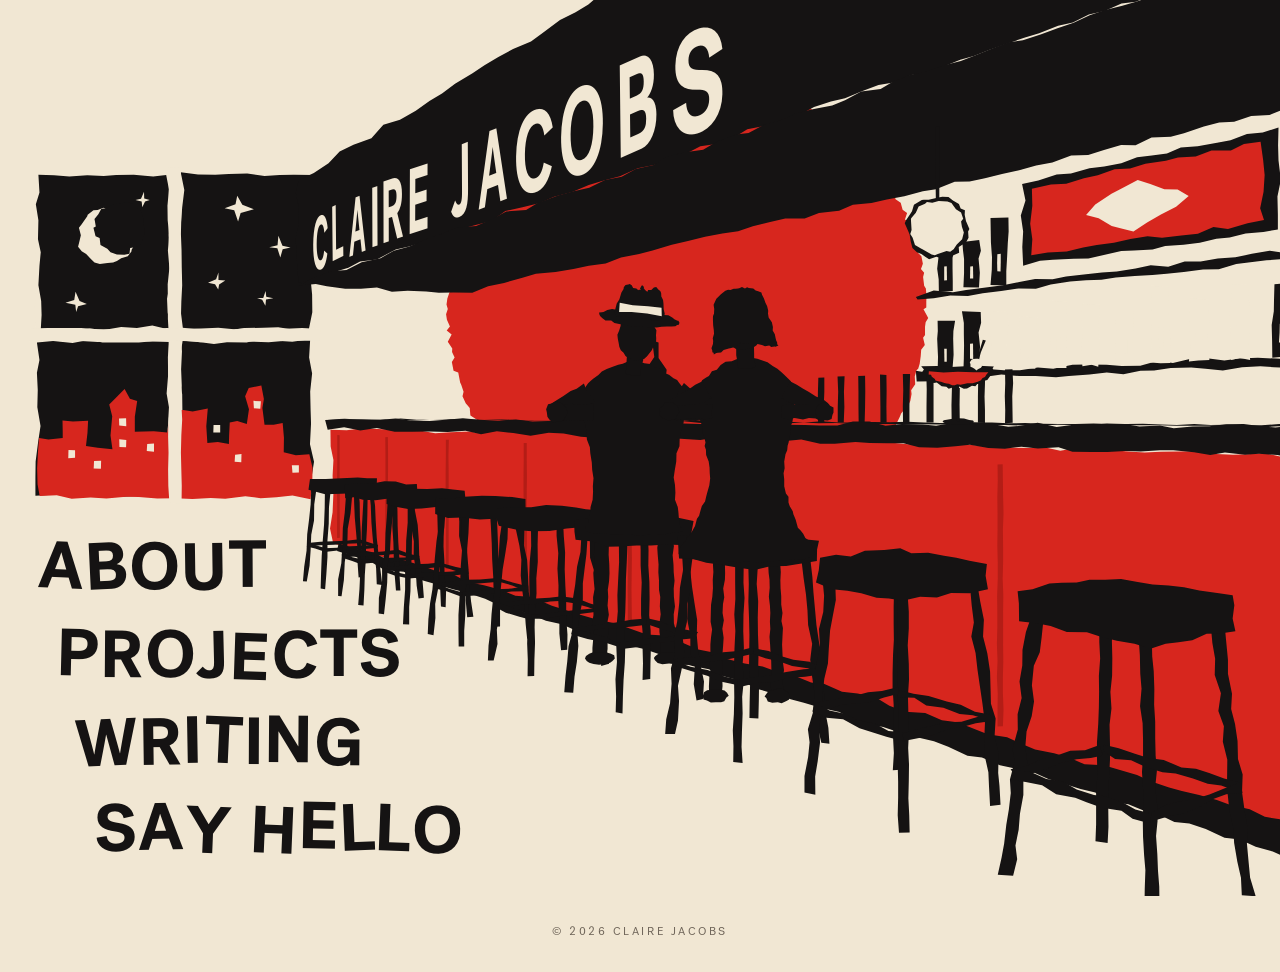
==== commit 32f8c653: "Bartender pours into the coupe and arrives sooner; drop picture hotspots He now stands where his pou" ====
--- a/index.html
+++ b/index.html
@@ -6,7 +6,7 @@
 <title>Claire Jacobs</title>
 <meta name="description" content="Claire Jacobs — click around the bar to learn more about me, my interests, my projects, and how to get in touch.">
 <link rel="icon" href="data:image/svg+xml,%3Csvg xmlns='http://www.w3.org/2000/svg' viewBox='0 0 100 100'%3E%3Ctext y='.9em' font-size='90'%3E%F0%9F%8D%B8%3C/text%3E%3C/svg%3E">
-<link rel="stylesheet" href="style.css?v=7">
+<link rel="stylesheet" href="style.css?v=10">
 </head>
 <body>
 
@@ -16,132 +16,23 @@
   <div class="stage">
     <nav class="menu" aria-label="Main">
       <ul>
-        <li style="--i:0"><button class="menu-item" type="button" data-panel="about" aria-haspopup="dialog" aria-controls="panel-about"><span class="cut" aria-hidden="true"><span style="--r:2.5deg;--y:-0.010em">A</span><span style="--r:-2.7deg;--y:-0.002em">B</span><span style="--r:0.3deg;--y:-0.005em">O</span><span style="--r:-0.8deg;--y:0.017em">U</span><span style="--r:-0.3deg;--y:-0.027em">T</span></span><span class="visually-hidden">About</span></button></li>
-        <li style="--i:1"><button class="menu-item" type="button" data-panel="projects" aria-haspopup="dialog" aria-controls="panel-projects"><span class="cut" aria-hidden="true"><span style="--r:1.4deg;--y:-0.022em">P</span><span style="--r:0.4deg;--y:0.008em">R</span><span style="--r:-0.3deg;--y:0.004em">O</span><span style="--r:-1.4deg;--y:0.016em">J</span><span style="--r:1.9deg;--y:0.035em">E</span><span style="--r:1.5deg;--y:0.010em">C</span><span style="--r:0.0deg;--y:-0.012em">T</span><span style="--r:0.1deg;--y:-0.017em">S</span></span><span class="visually-hidden">Projects</span></button></li>
-        <li style="--i:2"><button class="menu-item" type="button" data-panel="writing" aria-haspopup="dialog" aria-controls="panel-writing"><span class="cut" aria-hidden="true"><span style="--r:-2.6deg;--y:0.030em">W</span><span style="--r:-0.8deg;--y:0.009em">R</span><span style="--r:-1.0deg;--y:-0.021em">I</span><span style="--r:2.6deg;--y:-0.009em">T</span><span style="--r:0.2deg;--y:-0.005em">I</span><span style="--r:0.4deg;--y:-0.033em">N</span><span style="--r:0.4deg;--y:0.025em">G</span></span><span class="visually-hidden">Writing</span></button></li>
-        <li style="--i:3"><button class="menu-item" type="button" data-panel="contact" aria-haspopup="dialog" aria-controls="panel-contact"><span class="cut" aria-hidden="true"><span style="--r:-0.5deg;--y:-0.003em">S</span><span style="--r:-1.2deg;--y:-0.021em">A</span><span style="--r:2.4deg;--y:0.025em">Y</span><span class="sp"> </span><span style="--r:2.4deg;--y:0.028em">H</span><span style="--r:1.1deg;--y:-0.033em">E</span><span style="--r:-2.3deg;--y:-0.009em">L</span><span style="--r:2.1deg;--y:-0.005em">L</span><span style="--r:-2.6deg;--y:0.025em">O</span></span><span class="visually-hidden">Say hello</span></button></li>
+        <li style="--i:0"><a class="menu-item" href="about.html"><span class="cut" aria-hidden="true"><span style="--r:2.5deg;--y:-0.010em">A</span><span style="--r:-2.7deg;--y:-0.002em">B</span><span style="--r:0.3deg;--y:-0.005em">O</span><span style="--r:-0.8deg;--y:0.017em">U</span><span style="--r:-0.3deg;--y:-0.027em">T</span></span><span class="visually-hidden">About</span></a></li>
+        <li style="--i:1"><a class="menu-item" href="projects.html"><span class="cut" aria-hidden="true"><span style="--r:1.4deg;--y:-0.022em">P</span><span style="--r:0.4deg;--y:0.008em">R</span><span style="--r:-0.3deg;--y:0.004em">O</span><span style="--r:-1.4deg;--y:0.016em">J</span><span style="--r:1.9deg;--y:0.035em">E</span><span style="--r:1.5deg;--y:0.010em">C</span><span style="--r:0.0deg;--y:-0.012em">T</span><span style="--r:0.1deg;--y:-0.017em">S</span></span><span class="visually-hidden">Projects</span></a></li>
+        <li style="--i:2"><a class="menu-item" href="writing.html"><span class="cut" aria-hidden="true"><span style="--r:-2.6deg;--y:0.030em">W</span><span style="--r:-0.8deg;--y:0.009em">R</span><span style="--r:-1.0deg;--y:-0.021em">I</span><span style="--r:2.6deg;--y:-0.009em">T</span><span style="--r:0.2deg;--y:-0.005em">I</span><span style="--r:0.4deg;--y:-0.033em">N</span><span style="--r:0.4deg;--y:0.025em">G</span></span><span class="visually-hidden">Writing</span></a></li>
+        <li style="--i:3"><a class="menu-item" href="contact.html"><span class="cut" aria-hidden="true"><span style="--r:-0.5deg;--y:-0.003em">S</span><span style="--r:-1.2deg;--y:-0.021em">A</span><span style="--r:2.4deg;--y:0.025em">Y</span><span class="sp"> </span><span style="--r:2.4deg;--y:0.028em">H</span><span style="--r:1.1deg;--y:-0.033em">E</span><span style="--r:-2.3deg;--y:-0.009em">L</span><span style="--r:2.1deg;--y:-0.005em">L</span><span style="--r:-2.6deg;--y:0.025em">O</span></span><span class="visually-hidden">Say hello</span></a></li>
       </ul>
     </nav>
-  <svg class="room" viewBox="0 30 600 420" xmlns="http://www.w3.org/2000/svg" role="group" aria-label="A bar drawn in the style of a Saul Bass poster, with CLAIRE JACOBS painted on the canopy like a bar sign: a row of stools, a couple seated at the bar against a red sun, bottles and a TV on the backbar. Click the empty stool, the bottles, the TV, or the coupe on the bar.">
-    <g class="scene" aria-hidden="true"><rect width="600" height="450" fill="#f1e7d3"/><path d="M18.1 113.6L25.9 113.6L33.8 113.5L42.1 113.5L50.2 113.4L58.1 113.6L66.1 113.3L74.0 113.4L82.2 113.4L90.1 113.6L97.9 113.3L106.1 113.4L113.9 113.3L122.0 113.7L129.9 113.3L138.1 113.4L146.0 113.7L145.9 110.5L137.9 110.7L130.1 110.7L122.0 110.6L114.1 110.3L106.1 110.5L97.9 110.6L90.0 110.3L82.2 110.4L73.9 110.7L65.9 110.4L58.1 110.4L50.2 110.3L41.9 110.6L33.9 110.6L25.8 110.3L18.1 110.5Z" fill="#f1e7d3" fill-rule="evenodd"/><path d="M144.4 112.2L144.3 120.0L144.7 127.7L144.5 135.8L144.6 143.6L144.7 151.6L144.5 159.2L144.4 167.3L144.4 175.1L144.6 182.9L144.3 190.9L144.6 198.9L144.5 206.6L144.4 214.8L144.4 222.6L144.6 230.3L144.6 238.5L144.5 246.0L144.4 254.1L144.3 262.0L147.7 261.9L147.6 253.9L147.6 246.0L147.5 238.5L147.4 230.5L147.3 222.5L147.6 214.5L147.6 206.6L147.4 199.0L147.6 190.9L147.6 182.9L147.5 175.2L147.3 167.1L147.4 159.3L147.6 151.7L147.5 143.7L147.6 135.6L147.3 127.7L147.3 119.8L147.7 112.0Z" fill="#f1e7d3" fill-rule="evenodd"/><path d="M145.8 260.6L138.0 260.4L130.2 260.6L122.2 260.4L113.9 260.6L105.9 260.4L98.1 260.3L90.1 260.5L81.9 260.4L74.1 260.6L66.0 260.5L58.1 260.5L50.0 260.4L41.8 260.4L34.0 260.3L26.0 260.5L18.0 260.5L18.0 263.4L25.9 263.5L34.0 263.6L41.9 263.4L50.1 263.3L57.9 263.6L65.8 263.3L74.2 263.3L82.0 263.5L89.8 263.4L98.2 263.5L105.8 263.5L114.1 263.6L122.0 263.4L129.9 263.7L138.2 263.5L145.8 263.6Z" fill="#f1e7d3" fill-rule="evenodd"/><path d="M19.5 261.9L19.3 254.1L19.7 246.2L19.4 238.2L19.7 230.3L19.6 222.6L19.5 214.4L19.5 206.9L19.3 199.0L19.5 191.0L19.5 183.0L19.6 175.3L19.4 167.2L19.3 159.3L19.6 151.5L19.6 143.8L19.5 135.7L19.3 127.6L19.5 119.9L19.5 112.1L16.5 111.8L16.5 120.1L16.3 127.6L16.4 135.8L16.7 143.7L16.5 151.3L16.6 159.3L16.7 167.3L16.3 175.2L16.7 183.2L16.5 190.8L16.6 198.9L16.6 206.6L16.5 214.6L16.5 222.5L16.4 230.3L16.5 238.3L16.4 246.1L16.5 254.2L16.5 261.9Z" fill="#f1e7d3" fill-rule="evenodd"/><path d="M80.4 112.1L80.4 120.0L80.5 127.6L80.5 135.8L80.3 143.7L80.5 151.6L80.5 159.3L80.6 167.3L80.4 175.0L80.3 183.0L80.6 190.9L80.6 198.6L80.6 206.6L80.5 214.7L80.5 222.4L80.4 230.5L80.5 238.4L80.4 246.1L80.4 254.1L80.7 262.1L83.5 262.1L83.7 254.0L83.4 246.2L83.3 238.3L83.3 230.2L83.6 222.7L83.5 214.6L83.7 206.6L83.4 198.9L83.4 191.0L83.4 182.9L83.7 175.2L83.6 167.4L83.5 159.4L83.4 151.4L83.6 143.8L83.7 135.5L83.6 127.6L83.3 120.0L83.7 112.1Z" fill="#f1e7d3" fill-rule="evenodd"/><path d="M18.0 188.5L26.0 188.5L34.2 188.3L41.9 188.5L50.2 188.4L58.1 188.7L65.8 188.6L74.1 188.6L82.0 188.4L89.9 188.5L97.9 188.5L106.1 188.4L114.1 188.4L122.1 188.6L130.0 188.4L137.9 188.3L146.1 188.7L145.8 185.7L137.9 185.5L129.9 185.5L122.0 185.3L113.8 185.3L105.9 185.5L97.9 185.5L90.0 185.7L81.9 185.7L74.1 185.7L66.0 185.5L58.0 185.7L49.9 185.7L41.9 185.4L33.9 185.4L26.0 185.3L18.0 185.5Z" fill="#f1e7d3" fill-rule="evenodd"/><path d="M18.0 111.9L25.3 112.1L32.5 112.7L40.9 112.2L48.6 112.5L54.5 112.0L62.7 111.9L71.8 112.7L77.9 112.0L79.2 118.7L78.5 126.5L78.6 133.2L79.3 140.3L78.7 147.4L79.3 154.5L79.8 162.1L78.3 170.0L78.6 176.5L80.2 184.7L71.4 182.6L64.2 183.8L56.8 183.3L48.6 184.7L42.1 184.0L34.1 184.9L26.7 184.2L19.1 184.7L19.5 177.7L19.3 171.1L18.0 163.7L18.5 154.6L19.1 148.2L17.8 142.2L18.0 133.2L16.8 125.8L18.5 120.2Z" fill="#151313" fill-rule="evenodd"/><path d="M84.7 110.7L92.8 111.8L100.9 111.9L107.3 111.6L115.9 111.3L124.0 112.5L131.1 112.0L137.7 111.9L147.1 112.0L145.4 120.0L145.4 128.8L145.2 136.2L145.4 144.3L145.9 153.0L145.5 159.9L146.3 168.1L146.4 176.4L144.6 185.1L137.2 184.4L130.4 183.4L123.4 183.6L114.5 183.8L106.5 184.9L98.9 184.8L92.0 184.3L85.7 183.6L84.6 174.8L84.7 168.0L85.0 159.0L83.9 152.1L84.2 144.8L84.8 134.6L85.4 127.3L86.4 119.1Z" fill="#151313" fill-rule="evenodd"/><path d="M17.3 190.6L24.9 189.8L34.0 190.8L42.1 189.2L48.0 190.6L56.2 190.5L65.1 190.5L71.5 190.0L79.3 190.3L78.7 197.4L78.8 205.9L78.1 214.5L79.5 222.6L78.6 230.9L78.5 238.9L78.1 245.9L79.4 255.3L79.5 262.8L70.2 261.6L63.9 262.5L54.7 263.0L48.2 262.0L41.2 262.1L32.1 260.8L24.5 261.9L16.6 262.4L16.6 253.9L16.7 246.3L17.9 237.0L19.0 229.7L17.5 220.9L17.7 212.8L17.3 204.7L18.5 198.7Z" fill="#151313" fill-rule="evenodd"/><path d="M85.6 189.9L91.3 190.1L100.3 191.2L106.4 190.4L115.6 190.5L122.4 189.0L131.4 189.8L137.0 190.2L145.4 189.0L144.9 197.6L146.3 205.1L145.4 213.5L145.6 222.4L145.8 228.5L145.3 238.3L147.2 246.5L145.9 254.6L147.5 260.9L138.7 261.4L131.8 260.7L123.0 262.4L115.6 261.3L107.2 262.7L100.1 261.9L94.2 263.3L84.7 262.9L86.0 253.8L85.6 247.3L85.0 238.8L84.4 230.7L85.5 222.8L85.4 214.8L83.9 206.0L84.1 199.5Z" fill="#151313" fill-rule="evenodd"/><path d="M62.0 142.0L63.7 143.7L61.7 147.1L61.6 147.9L59.9 150.1L56.8 151.1L54.8 152.4L53.0 153.0L50.4 153.3L46.8 153.7L44.3 153.0L42.6 151.4L40.4 149.1L38.3 147.8L36.6 145.7L37.3 142.9L37.9 140.3L37.0 136.7L38.2 135.2L40.9 131.4L41.1 130.7L43.8 128.5L45.8 128.4L48.4 127.4L51.2 128.4L53.9 128.9L57.0 130.0L57.9 131.8L61.4 132.6L62.3 135.4L62.2 137.5Z" fill="#f1e7d3" fill-rule="evenodd"/><path d="M67.4 135.6L67.9 138.4L67.3 141.3L65.9 144.8L64.0 145.8L61.0 146.3L60.7 149.0L58.3 149.4L54.8 149.3L51.8 148.2L50.3 146.6L47.1 144.9L46.7 141.6L44.8 140.7L43.8 136.8L44.9 136.2L44.3 132.7L46.1 130.4L47.5 127.8L49.1 127.7L53.0 125.9L54.4 125.5L56.3 125.6L59.1 124.7L62.9 125.6L64.7 127.9L65.7 128.4L67.0 130.5L67.1 134.6Z" fill="#151313" fill-rule="evenodd"/><path d="M111.2 121.8L113.6 126.0L119.0 128.1L112.8 129.9L111.6 133.8L109.8 128.6L105.3 127.6L110.4 125.7Z" fill="#f1e7d3" fill-rule="evenodd"/><path d="M130.5 140.5L132.4 145.2L136.2 146.0L132.5 146.8L131.4 150.7L130.0 146.4L126.2 145.9L130.1 145.0Z" fill="#f1e7d3" fill-rule="evenodd"/><path d="M102.4 157.7L102.4 161.2L105.6 161.5L102.7 163.4L102.3 165.7L100.8 163.2L97.5 162.5L101.3 160.9Z" fill="#f1e7d3" fill-rule="evenodd"/><path d="M35.4 166.7L37.3 171.1L40.7 172.5L36.6 173.5L35.7 176.3L35.3 172.8L30.7 171.9L34.8 170.6Z" fill="#f1e7d3" fill-rule="evenodd"/><path d="M124.5 166.4L124.8 169.1L128.1 169.8L124.7 170.4L124.4 173.3L122.9 170.5L120.5 169.7L123.4 169.7Z" fill="#f1e7d3" fill-rule="evenodd"/><path d="M67.5 119.9L67.6 123.0L70.2 123.8L68.0 124.4L66.7 127.1L66.4 124.4L63.5 123.7L66.1 123.2Z" fill="#f1e7d3" fill-rule="evenodd"/><path d="M18.6 262.5L17.6 257.0L17.4 249.5L17.8 241.9L18.3 235.3L22.7 236.0L29.4 235.3L29.4 232.5L29.3 227.1L34.2 227.6L41.3 227.2L41.0 233.0L40.3 239.1L45.8 239.9L52.7 240.6L51.8 234.1L52.6 225.1L51.2 219.6L54.0 216.8L58.4 212.4L60.9 216.9L64.3 218.0L63.2 225.4L63.2 232.4L72.1 232.2L78.4 232.7L79.4 226.8L79.7 222.3L85.9 222.2L90.3 222.9L97.4 221.5L96.7 229.8L97.2 237.7L102.1 237.2L107.3 238.1L107.4 234.1L107.7 228.0L111.2 227.3L115.7 228.8L116.7 221.8L114.9 215.7L116.6 211.9L122.5 210.7L123.7 217.0L123.0 221.2L124.0 229.1L128.3 229.1L132.5 228.3L133.1 235.2L133.0 242.0L138.7 243.4L145.0 242.9L146.5 249.2L146.4 255.4L145.6 264.0L137.1 262.3L129.6 263.1L122.2 263.5L115.0 262.6L105.6 263.8L98.8 263.4L90.2 263.9L82.3 263.6L73.7 263.7L65.1 263.0L59.0 262.8L49.9 263.7L42.5 263.2L33.6 263.8L26.6 262.2Z" fill="#d7261e" fill-rule="evenodd"/><path d="M32.1 240.9L35.2 241.0L35.2 244.6L32.0 244.8Z" fill="#f1e7d3" fill-rule="evenodd"/><path d="M44.1 246.1L47.4 246.0L47.3 249.7L43.9 249.6Z" fill="#f1e7d3" fill-rule="evenodd"/><path d="M55.8 226.2L59.1 226.1L59.2 229.8L55.9 229.5Z" fill="#f1e7d3" fill-rule="evenodd"/><path d="M55.9 235.9L59.2 236.2L59.1 239.6L56.0 239.5Z" fill="#f1e7d3" fill-rule="evenodd"/><path d="M69.0 238.1L72.2 237.9L72.2 241.8L68.8 241.4Z" fill="#f1e7d3" fill-rule="evenodd"/><path d="M100.1 229.2L103.2 229.2L103.2 232.7L100.0 232.7Z" fill="#f1e7d3" fill-rule="evenodd"/><path d="M110.2 243.2L113.2 242.8L113.1 246.7L110.0 246.4Z" fill="#f1e7d3" fill-rule="evenodd"/><path d="M118.8 217.9L122.3 218.1L122.0 221.6L119.0 221.4Z" fill="#f1e7d3" fill-rule="evenodd"/><path d="M136.8 248.1L140.1 248.1L140.1 251.5L137.1 251.6Z" fill="#f1e7d3" fill-rule="evenodd"/><path d="M78.9 108.3L84.7 108.4L85.0 115.9L85.2 123.9L85.0 131.6L84.8 139.7L85.1 147.2L85.2 155.4L85.4 163.7L85.0 171.5L84.8 179.5L84.6 186.6L85.3 194.7L84.9 203.1L85.2 210.7L85.0 218.7L85.4 226.8L85.0 234.0L84.8 242.2L85.0 250.3L85.2 257.7L85.1 266.4L79.4 265.7L78.9 257.8L78.8 250.1L79.0 242.2L78.8 234.7L78.9 226.2L79.3 219.0L78.8 210.8L78.8 202.9L79.0 195.0L79.1 186.6L78.7 179.5L78.7 171.6L78.6 163.3L79.4 155.6L79.3 147.3L79.0 140.0L79.3 131.8L79.2 124.0L79.1 116.0Z" fill="#f1e7d3" fill-rule="evenodd"/><path d="M14.1 184.0L22.4 183.8L30.1 183.8L38.0 183.8L45.8 184.3L53.8 184.3L61.8 184.4L70.1 184.3L78.2 183.8L86.1 184.1L94.2 184.0L102.3 183.6L109.7 184.3L117.8 183.9L126.1 184.1L133.8 184.1L141.6 183.8L150.4 184.2L149.9 189.7L142.2 189.7L134.0 189.7L125.9 190.4L118.2 190.2L109.6 190.0L102.2 189.9L93.8 190.4L86.3 189.7L77.8 190.0L69.9 190.1L62.0 189.7L53.6 189.6L45.9 190.3L37.9 189.9L29.8 190.0L22.1 189.6L13.7 190.0Z" fill="#f1e7d3" fill-rule="evenodd"/><path d="M432.9 175.0L435.1 179.1L433.9 181.0L433.6 183.2L433.6 187.0L432.7 188.3L433.5 191.7L431.8 193.9L431.6 196.9L431.1 200.5L430.4 202.8L429.6 203.6L428.8 206.5L429.0 210.1L427.1 212.9L427.3 214.7L426.7 218.0L425.6 220.3L425.0 220.7L422.4 223.8L421.8 225.3L419.8 229.4L419.2 230.9L418.2 234.3L417.3 236.0L415.1 237.4L413.1 239.1L413.4 241.6L410.2 244.4L408.9 245.1L408.0 249.2L406.0 250.9L404.5 253.1L401.5 254.1L400.8 256.8L399.7 258.5L396.9 260.5L395.8 261.3L393.4 261.7L390.7 264.1L389.1 266.2L387.0 268.7L384.4 269.8L381.9 270.8L380.4 272.0L377.2 272.6L374.2 273.4L374.0 276.5L371.0 275.8L368.6 278.2L366.4 280.2L363.0 281.1L361.4 281.7L358.9 282.6L355.3 283.8L353.6 283.6L350.3 283.9L347.9 285.5L346.8 285.9L343.8 287.1L341.1 286.9L339.3 286.8L335.1 287.4L333.8 288.3L329.8 287.8L327.8 287.9L324.5 287.4L322.5 287.9L319.3 286.8L316.7 286.8L313.9 288.6L313.3 286.6L308.9 287.1L307.0 287.5L304.1 286.3L302.5 286.7L300.0 285.7L297.4 284.9L294.3 284.0L291.7 284.4L288.2 282.5L287.4 283.0L284.8 281.3L281.4 281.5L278.7 279.2L276.8 279.3L274.3 278.5L272.3 276.1L269.4 275.2L267.0 274.7L265.4 273.7L263.8 271.2L260.7 270.3L259.6 268.5L256.8 266.1L254.8 265.0L252.6 264.5L250.0 261.6L247.4 260.8L246.9 259.7L244.0 256.2L241.6 255.5L241.7 253.7L239.7 252.2L236.6 250.3L235.1 247.3L233.7 245.7L232.9 243.4L231.3 241.3L229.5 238.3L228.6 236.6L225.6 234.9L225.0 232.3L223.9 230.8L223.6 226.8L220.5 224.8L220.3 222.7L220.2 221.3L218.3 219.0L216.8 215.7L217.3 213.6L216.2 210.4L215.7 209.3L214.8 204.6L212.6 203.8L211.8 199.7L213.1 197.6L211.9 195.0L212.0 193.4L209.9 190.2L211.7 186.8L209.4 184.9L210.9 183.0L209.5 179.9L209.1 177.3L209.9 174.8L209.3 172.7L209.7 169.9L211.1 165.8L209.9 164.7L211.8 161.1L212.1 159.4L211.3 155.5L211.3 155.0L213.2 150.8L213.4 147.8L214.1 146.1L215.4 143.0L216.1 140.5L215.8 138.1L218.1 135.3L217.1 134.9L220.2 131.4L220.5 129.6L220.7 126.8L221.6 124.6L224.3 122.9L224.1 120.0L226.2 116.5L228.8 114.8L228.5 112.7L230.4 111.7L233.1 109.7L234.5 107.3L236.4 105.1L237.7 103.2L238.5 100.6L241.1 98.5L242.0 97.0L244.7 95.6L246.2 93.9L247.7 92.2L250.3 89.8L252.1 89.0L253.5 86.8L256.6 85.5L258.9 82.7L260.6 83.2L263.5 80.8L265.7 79.0L268.6 77.1L270.4 76.8L271.5 75.7L273.9 75.4L278.0 73.6L280.3 71.7L281.7 70.7L283.1 71.0L287.2 69.1L288.0 68.9L292.0 67.8L294.3 68.5L296.2 67.0L299.7 65.9L300.9 66.1L303.5 65.5L306.9 65.4L310.3 65.2L312.4 65.1L314.9 64.8L317.7 64.4L320.3 64.4L323.3 64.5L326.1 64.9L328.3 64.4L329.7 63.8L334.2 63.9L336.6 63.8L338.9 65.2L341.6 65.1L342.7 65.7L346.5 66.9L348.2 66.3L350.7 68.9L352.7 67.8L355.5 69.9L357.4 70.6L359.9 72.1L363.5 73.1L366.2 72.7L368.9 73.5L370.4 75.5L373.6 76.4L375.9 77.2L377.9 78.2L378.9 79.9L381.5 82.1L383.5 82.5L385.5 84.0L389.6 86.8L390.8 88.0L393.5 88.0L394.0 90.1L396.5 92.4L397.8 94.2L400.2 95.0L401.2 98.3L404.0 99.4L404.8 101.7L408.2 104.6L409.4 106.3L412.0 108.9L412.1 110.8L414.7 112.8L416.4 114.7L417.3 116.0L417.8 119.4L419.2 121.5L419.8 123.4L422.2 125.0L423.1 128.3L425.2 129.8L424.2 132.9L426.2 134.1L426.2 137.3L427.3 140.4L429.4 143.2L430.3 145.7L430.3 148.5L431.9 150.1L432.6 153.6L431.7 156.1L433.2 157.8L432.7 159.9L433.2 164.0L434.0 165.2L434.3 168.7L434.2 171.3L434.2 174.1Z" fill="#d7261e" fill-rule="evenodd"/><path d="M812.0 189.2L805.9 188.1L796.8 189.8L789.7 189.6L780.9 190.9L774.2 189.4L765.5 190.0L757.3 190.8L749.3 191.0L741.6 191.8L734.0 191.0L724.5 193.1L716.3 193.3L708.9 193.3L701.0 194.0L692.7 192.8L685.3 194.2L676.5 195.4L668.4 194.9L661.5 194.2L654.2 196.3L645.9 194.6L636.8 196.2L628.9 195.9L621.4 195.9L612.7 197.0L606.1 198.4L598.0 198.1L589.6 197.7L580.8 198.0L573.9 199.0L566.7 198.1L557.2 198.4L549.8 200.2L542.9 199.1L534.5 201.5L525.8 201.6L518.7 201.0L508.9 200.9L502.7 201.0L493.7 202.8L486.5 202.3L478.1 203.5L470.6 203.5L461.6 202.8L455.2 204.6L445.9 204.2L438.5 205.3L429.3 203.8L429.7 208.8L439.0 208.7L446.8 207.2L453.8 206.8L461.2 206.7L469.4 205.6L477.7 206.3L485.5 206.2L495.0 206.8L501.0 206.3L510.7 205.5L518.8 204.6L526.6 205.4L534.6 203.8L541.0 203.7L548.8 202.5L558.4 202.3L565.1 202.9L573.2 203.7L582.2 202.1L590.8 201.7L597.1 202.1L605.6 202.6L614.3 200.2L622.4 202.0L630.2 199.6L637.5 199.8L645.5 199.1L652.7 200.6L660.6 198.7L669.6 200.2L677.3 199.9L686.4 198.3L692.2 197.3L701.2 199.2L710.1 197.8L717.3 198.0L725.9 197.0L732.2 197.4L740.4 195.9L749.1 196.5L756.0 195.5L766.2 196.0L773.7 196.4L781.5 195.1L789.8 194.9L797.6 194.4L804.0 195.1L812.1 193.2Z" fill="#151313" fill-rule="evenodd"/><path d="M787.2 142.6L796.2 142.2L795.8 147.4L795.8 151.7L797.2 159.0L798.3 166.8L797.5 174.9L798.0 181.6L797.8 189.3L791.1 190.2L785.2 189.9L785.5 182.3L786.2 175.2L785.2 167.6L785.7 160.0L788.6 152.8L787.9 147.5Z" fill="#151313" fill-rule="evenodd"/><path d="M788.1 168.4L795.2 168.4L794.7 174.2L794.9 180.0L788.4 180.1L788.9 174.5Z" fill="#f1e7d3" fill-rule="evenodd"/><path d="M754.0 152.7L761.7 152.4L761.2 159.5L764.2 165.9L764.0 172.7L763.3 178.9L763.1 185.5L763.9 190.7L758.1 191.3L751.8 191.2L751.9 184.2L751.8 178.4L751.4 171.9L752.1 166.5L753.7 159.3Z" fill="#151313" fill-rule="evenodd"/><path d="M755.2 173.5L760.6 173.2L760.6 178.4L760.6 183.4L754.9 183.6L755.0 178.2Z" fill="#f1e7d3" fill-rule="evenodd"/><path d="M722.5 145.2L731.0 145.2L731.4 149.3L730.2 154.3L731.9 161.4L732.3 168.8L732.6 177.9L732.7 185.5L731.8 192.5L726.4 192.8L721.4 191.5L720.5 185.5L721.5 177.5L721.5 169.5L721.7 162.3L722.7 154.7L723.2 150.1Z" fill="#151313" fill-rule="evenodd"/><path d="M723.8 170.9L729.8 170.9L729.3 176.8L729.8 182.8L724.0 182.7L724.1 176.8Z" fill="#f1e7d3" fill-rule="evenodd"/><path d="M693.7 160.5L702.6 160.0L702.1 166.4L703.2 172.4L703.5 180.1L703.9 186.8L703.7 193.4L698.4 194.0L692.4 192.9L692.1 187.0L692.6 179.8L693.2 172.3L693.7 167.0Z" fill="#151313" fill-rule="evenodd"/><path d="M695.5 177.9L700.4 178.4L700.2 182.4L700.5 186.6L695.5 186.9L695.2 182.3Z" fill="#f1e7d3" fill-rule="evenodd"/><path d="M667.4 157.9L674.9 157.4L675.5 164.4L676.3 170.5L676.8 179.3L676.6 186.7L676.0 194.6L671.7 194.3L666.6 194.7L665.6 186.8L666.5 179.4L666.7 171.3L666.6 164.8Z" fill="#151313" fill-rule="evenodd"/><path d="M669.1 177.7L673.3 177.2L673.7 182.2L673.3 187.2L668.7 187.4L668.8 182.4Z" fill="#f1e7d3" fill-rule="evenodd"/><path d="M642.8 156.3L650.7 155.7L650.2 164.4L652.0 170.0L651.2 176.9L650.8 183.1L652.0 189.1L651.6 195.3L646.7 195.3L640.8 195.1L641.0 189.6L641.3 183.0L640.8 177.0L641.7 170.2L641.9 163.7Z" fill="#151313" fill-rule="evenodd"/><path d="M644.3 177.6L648.2 177.5L648.7 182.6L648.5 188.0L644.3 188.0L644.4 182.3Z" fill="#f1e7d3" fill-rule="evenodd"/><path d="M618.5 166.4L627.4 165.5L627.8 171.5L628.7 177.5L628.7 183.0L627.5 190.0L628.4 196.7L623.2 196.6L618.2 196.8L618.5 190.4L618.5 183.5L618.1 176.6L619.8 172.0Z" fill="#151313" fill-rule="evenodd"/><path d="M621.0 182.6L625.3 182.3L625.0 186.2L625.1 190.4L621.1 190.5L621.2 186.7Z" fill="#f1e7d3" fill-rule="evenodd"/><path d="M597.4 163.2L606.0 162.4L605.5 169.6L605.6 175.9L605.7 183.1L605.8 190.3L605.6 198.1L601.3 197.2L596.4 197.7L596.3 189.8L596.1 182.3L597.1 175.9L597.2 170.4Z" fill="#151313" fill-rule="evenodd"/><path d="M599.9 181.7L603.1 181.7L603.0 185.9L603.3 190.5L599.5 190.5L599.8 186.0Z" fill="#f1e7d3" fill-rule="evenodd"/><path d="M577.5 163.3L585.3 163.5L585.4 170.8L586.2 175.9L585.7 183.5L585.4 191.5L586.0 198.7L581.2 197.8L577.1 198.7L576.3 191.2L576.9 183.4L576.2 175.8L577.1 171.2Z" fill="#f1e7d3" fill-rule="evenodd"/><path d="M579.7 182.3L582.8 182.5L582.7 186.9L582.7 191.6L579.6 191.7L579.6 187.0Z" fill="#f1e7d3" fill-rule="evenodd"/><path d="M558.2 169.6L566.4 170.5L566.6 176.3L566.9 180.7L566.1 187.4L566.7 193.0L566.9 198.8L561.7 199.0L557.3 199.4L557.9 193.2L557.8 186.8L557.5 180.0L557.7 175.5Z" fill="#f1e7d3" fill-rule="evenodd"/><path d="M560.4 185.7L563.6 185.7L563.4 193.4L560.6 193.4Z" fill="#f1e7d3" fill-rule="evenodd"/><path d="M539.8 163.9L547.7 164.5L547.9 171.1L547.9 176.9L548.4 185.1L548.9 192.9L548.5 200.1L544.0 200.3L539.4 199.9L539.9 191.8L540.0 184.8L539.9 176.7L539.5 171.0Z" fill="#f1e7d3" fill-rule="evenodd"/><path d="M542.8 183.4L545.6 183.5L545.4 188.0L545.3 192.7L542.6 192.9L542.9 188.3Z" fill="#f1e7d3" fill-rule="evenodd"/><path d="M522.8 174.9L531.2 174.8L531.5 180.4L531.4 184.8L531.0 189.8L531.4 195.0L531.8 200.6L527.5 200.9L522.9 200.2L522.7 195.6L523.0 189.9L523.3 184.7L522.8 180.5Z" fill="#f1e7d3" fill-rule="evenodd"/><path d="M526.1 189.0L528.5 188.9L528.5 195.8L526.1 195.5Z" fill="#f1e7d3" fill-rule="evenodd"/><path d="M507.4 172.4L515.5 172.8L515.2 178.6L514.9 182.9L515.2 188.8L515.4 194.9L514.8 201.9L511.7 201.0L507.4 201.7L506.7 195.0L507.2 188.9L507.6 183.5L506.7 178.3Z" fill="#f1e7d3" fill-rule="evenodd"/><path d="M510.1 188.1L512.4 188.1L512.4 195.8L510.0 195.5Z" fill="#f1e7d3" fill-rule="evenodd"/><path d="M492.2 171.0L499.9 171.4L500.1 177.0L500.6 181.9L500.0 188.5L499.8 195.7L499.9 202.5L492.6 202.5L492.1 195.1L492.3 188.6L492.2 182.8L491.7 177.4Z" fill="#151313" fill-rule="evenodd"/><path d="M495.3 187.7L497.2 187.7L497.1 191.8L497.3 195.8L495.2 196.0L495.2 191.7Z" fill="#f1e7d3" fill-rule="evenodd"/><path d="M478.1 178.3L486.3 178.9L485.6 183.6L485.8 187.3L486.3 194.7L485.3 202.9L478.3 202.5L478.5 194.5L477.5 186.6L477.5 183.4Z" fill="#151313" fill-rule="evenodd"/><path d="M480.9 191.5L482.7 191.5L482.8 197.7L480.9 197.9Z" fill="#f1e7d3" fill-rule="evenodd"/><path d="M464.3 175.9L472.0 176.2L472.7 180.8L472.4 185.9L471.6 192.0L472.4 197.3L471.6 202.9L464.3 202.9L464.6 197.3L464.6 191.6L464.3 185.7L464.4 181.7Z" fill="#151313" fill-rule="evenodd"/><path d="M467.5 190.6L469.2 190.5L469.1 197.6L467.6 197.7Z" fill="#f1e7d3" fill-rule="evenodd"/><path d="M450.9 175.9L459.7 176.2L459.9 181.3L458.7 185.9L459.4 192.4L459.0 198.4L459.2 203.4L451.6 203.7L451.8 197.9L451.9 191.8L451.8 186.5L451.8 181.4Z" fill="#151313" fill-rule="evenodd"/><path d="M454.7 191.1L456.1 191.0L456.2 198.3L454.7 198.2Z" fill="#f1e7d3" fill-rule="evenodd"/><path d="M439.5 180.3L447.7 180.4L446.9 185.2L446.8 188.8L447.0 196.3L446.4 203.9L439.5 204.4L439.7 197.4L439.3 188.8L439.6 185.1Z" fill="#151313" fill-rule="evenodd"/><path d="M442.6 193.5L443.8 193.5L443.8 199.6L442.7 199.6Z" fill="#f1e7d3" fill-rule="evenodd"/><path d="M813.2 123.0L804.7 123.5L796.5 122.7L789.4 125.3L782.0 125.6L772.9 127.0L765.0 126.9L758.8 129.7L750.0 129.6L743.3 130.7L735.1 131.7L726.5 132.1L719.0 133.4L711.5 134.0L702.5 135.2L695.0 135.8L688.1 137.3L680.7 137.3L672.8 138.7L664.0 139.8L657.6 139.9L648.4 140.9L640.1 143.0L632.8 144.4L624.8 145.3L618.8 144.7L609.4 146.7L601.1 148.4L595.1 147.5L586.8 149.0L579.1 150.6L570.8 151.2L562.8 152.6L555.3 152.6L547.6 155.0L539.4 154.3L532.3 155.9L523.5 157.3L516.5 157.7L508.0 158.7L499.7 159.6L493.4 160.9L485.2 160.8L477.8 162.2L470.1 163.7L461.2 164.9L452.9 165.9L446.7 167.0L437.7 166.2L429.3 169.2L430.1 170.4L437.7 169.8L445.5 168.5L453.7 168.7L460.7 167.5L469.3 166.4L477.6 165.2L485.6 165.4L492.5 163.4L501.6 162.0L509.1 161.4L516.3 161.1L523.0 160.1L531.9 159.4L540.2 158.9L546.9 158.3L554.9 157.5L563.9 156.3L571.3 156.2L579.5 153.7L586.1 152.9L593.7 152.0L602.6 151.4L610.2 150.3L618.4 149.0L625.4 149.9L633.7 148.4L642.0 146.0L648.4 147.3L656.8 146.2L663.9 143.5L672.2 144.7L680.5 141.7L687.3 142.1L695.9 139.8L704.4 139.8L710.5 138.0L718.5 138.0L727.9 136.2L735.6 136.1L741.6 136.1L751.3 134.3L757.2 134.1L767.1 133.0L775.0 130.9L782.2 131.1L788.8 129.6L796.3 129.7L804.2 129.5L813.3 127.9Z" fill="#151313" fill-rule="evenodd"/><path d="M786.9 87.6L795.7 87.8L795.5 94.0L798.2 100.3L797.7 108.8L798.1 116.2L798.2 124.0L790.9 123.8L785.2 124.8L785.1 116.1L784.8 108.8L785.7 100.3L787.9 95.2Z" fill="#151313" fill-rule="evenodd"/><path d="M788.9 107.1L794.5 107.4L794.6 111.9L795.0 117.4L788.5 116.7L788.8 112.6Z" fill="#f1e7d3" fill-rule="evenodd"/><path d="M753.6 87.3L761.4 86.7L762.0 91.3L761.3 95.5L763.7 101.5L763.7 108.0L763.4 114.7L763.6 121.1L763.2 128.6L757.5 128.4L752.1 129.0L752.3 122.4L752.2 114.8L751.9 108.6L751.8 101.2L754.4 95.2L754.1 91.7Z" fill="#151313" fill-rule="evenodd"/><path d="M754.8 109.1L761.3 109.6L760.5 115.1L761.2 120.6L754.9 120.7L754.7 115.3Z" fill="#f1e7d3" fill-rule="evenodd"/><path d="M723.4 88.9L730.7 87.5L731.6 92.5L731.2 96.4L731.8 104.7L731.7 111.6L732.5 117.4L732.9 125.2L733.2 132.9L726.3 133.0L721.0 132.6L721.6 125.5L721.1 118.3L721.8 110.9L720.9 104.4L722.7 97.1L722.0 91.8Z" fill="#151313" fill-rule="evenodd"/><path d="M723.7 112.2L729.4 111.8L729.3 117.5L729.6 123.2L724.4 123.2L724.1 118.1Z" fill="#f1e7d3" fill-rule="evenodd"/><path d="M693.9 100.8L702.5 101.0L702.1 108.7L704.0 114.1L703.6 120.7L703.9 128.9L703.0 136.4L698.6 135.5L692.6 136.1L692.6 127.9L692.4 121.2L691.7 113.6L693.9 108.3Z" fill="#151313" fill-rule="evenodd"/><path d="M695.4 120.0L700.5 119.7L700.1 124.2L700.2 129.2L695.8 128.8L695.3 124.8Z" fill="#f1e7d3" fill-rule="evenodd"/><path d="M667.0 100.5L674.9 100.3L675.4 108.4L676.2 115.0L677.2 120.0L677.0 126.1L676.1 132.9L676.2 139.0L670.6 138.4L665.9 138.7L666.2 132.2L665.7 126.7L665.6 121.3L666.6 114.8L666.9 108.9Z" fill="#151313" fill-rule="evenodd"/><path d="M668.8 121.5L673.5 121.1L673.5 126.5L673.4 131.5L668.7 131.3L669.1 126.1Z" fill="#f1e7d3" fill-rule="evenodd"/><path d="M642.8 104.1L649.8 103.4L650.4 111.8L651.0 118.1L652.0 123.1L652.1 129.3L651.3 135.3L651.5 141.5L646.4 141.9L640.6 142.7L641.1 136.2L640.7 129.2L641.0 124.3L641.4 116.9L642.2 111.6Z" fill="#151313" fill-rule="evenodd"/><path d="M644.0 124.7L648.3 124.3L648.4 129.2L648.6 134.5L644.3 134.6L644.1 129.5Z" fill="#f1e7d3" fill-rule="evenodd"/><path d="M619.4 112.5L627.1 112.2L626.5 118.7L627.5 124.4L628.6 130.5L628.1 137.5L628.5 144.4L622.5 144.6L618.5 144.9L618.5 137.6L617.6 131.0L617.9 124.5L618.9 119.7Z" fill="#151313" fill-rule="evenodd"/><path d="M621.1 129.9L624.9 130.1L624.9 134.0L625.0 138.5L621.2 138.4L621.0 134.0Z" fill="#f1e7d3" fill-rule="evenodd"/><path d="M464.3 132.2L472.7 132.0L472.8 138.5L472.4 144.0L472.1 150.2L471.7 157.2L471.7 163.8L464.3 163.6L464.9 156.5L465.0 150.6L464.5 143.7L464.4 138.0Z" fill="#151313" fill-rule="evenodd"/><path d="M467.5 149.2L469.1 149.0L469.1 153.2L469.0 157.3L467.5 157.1L467.4 153.2Z" fill="#f1e7d3" fill-rule="evenodd"/><path d="M451.1 143.4L459.0 142.5L459.8 147.5L458.7 151.2L459.3 157.8L458.9 164.8L451.6 164.7L451.9 158.0L451.9 151.4L451.4 147.3Z" fill="#151313" fill-rule="evenodd"/><path d="M454.8 154.9L456.1 154.8L456.2 160.5L454.7 160.6Z" fill="#f1e7d3" fill-rule="evenodd"/><path d="M439.7 141.5L447.1 141.8L447.6 146.7L446.5 150.8L446.5 155.8L446.6 161.5L446.6 166.4L440.1 166.9L440.0 160.9L439.3 156.0L440.0 149.9L439.3 145.8Z" fill="#151313" fill-rule="evenodd"/><path d="M442.6 154.9L443.8 154.8L443.9 161.4L442.6 161.5Z" fill="#f1e7d3" fill-rule="evenodd"/><path d="M599.3 89.8L591.9 92.1L584.5 92.8L576.8 95.7L570.5 96.9L561.4 98.5L553.5 99.1L547.0 102.0L539.9 102.9L533.0 103.7L525.6 106.5L517.6 108.0L510.7 108.9L502.0 111.3L495.3 111.8L486.7 114.6L479.1 116.3L480.7 124.0L478.5 131.0L479.6 138.5L479.2 145.8L479.6 154.6L487.5 152.2L493.5 151.7L503.2 151.3L510.2 151.2L517.4 149.5L525.6 147.7L531.5 147.4L540.3 146.9L546.2 145.3L554.8 144.7L562.4 143.8L570.2 141.9L576.4 141.3L583.9 139.5L592.2 138.7L599.0 137.6L599.0 130.5L598.8 122.1L600.4 114.3L599.3 105.2L599.1 98.2Z" fill="#151313" fill-rule="evenodd"/><path d="M590.9 96.5L583.1 97.5L577.0 100.5L567.9 100.6L560.5 103.4L552.2 103.8L546.5 105.3L536.9 106.8L529.7 109.0L522.5 109.3L514.6 112.1L508.1 113.5L499.8 116.1L492.6 116.5L483.7 118.5L483.9 126.5L482.9 134.9L483.9 142.1L483.4 149.7L491.1 148.4L500.0 147.9L507.7 146.0L514.1 144.8L522.1 143.8L529.9 142.0L537.9 140.8L544.7 141.4L553.7 140.4L561.5 139.6L568.8 136.4L575.6 137.4L584.8 134.6L592.5 133.1L590.7 127.6L592.3 119.9L592.8 112.0L592.1 105.0Z" fill="#d7261e" fill-rule="evenodd"/><path d="M531.3 138.5L526.6 137.4L521.1 135.9L515.0 132.3L509.1 130.8L513.4 125.9L521.0 120.8L525.3 118.6L533.3 114.4L539.2 116.2L545.8 118.7L552.0 118.8L557.2 121.9L551.3 126.9L544.2 130.6L537.7 134.3Z" fill="#f1e7d3" fill-rule="evenodd"/><g class="bartender" style="transform:translate(958.1px,231.0px) scale(2.413)"><path d="M-17.6 4.7L-11.6 6.4L-5.3 7.6L-1.1 6.0L3.9 7.3L11.4 4.9L16.6 4.5L18.9 -0.2L20.0 -3.9L19.7 -10.7L19.2 -15.0L18.7 -19.4L20.6 -23.1L19.7 -24.6L20.3 -27.8L21.7 -29.7L20.5 -31.6L20.5 -32.5L19.4 -34.0L17.4 -34.0L15.0 -34.0L13.6 -35.5L11.6 -34.8L9.8 -36.4L7.2 -35.5L7.9 -35.8L4.5 -35.5L3.8 -36.1L1.5 -36.7L-0.5 -35.9L-2.5 -36.9L-4.4 -37.0L-7.2 -35.6L-8.6 -36.2L-9.1 -36.7L-10.8 -36.5L-12.8 -34.9L-14.3 -35.6L-15.5 -33.2L-19.2 -33.1L-19.4 -31.3L-21.8 -32.0L-21.4 -29.0L-20.9 -26.9L-20.5 -25.8L-20.5 -24.2L-18.2 -20.3L-18.6 -14.7L-19.2 -9.5L-19.2 -4.9L-20.5 1.3Z" fill="#d7261e" fill-rule="evenodd"/><path d="M-4.9 -35.5L-0.4 -35.3L4.8 -36.7L2.6 -28.8L-0.0 -21.2L-3.0 -28.5Z" fill="#f1e7d3" fill-rule="evenodd"/><path d="M-4.9 -35.2L0.1 -32.5L5.2 -34.9L5.1 -30.2L-0.3 -32.2L-5.0 -30.0Z" fill="#151313" fill-rule="evenodd"/><path d="M-3.4 -40.7L3.7 -41.2L3.7 -35.1L-3.1 -34.8Z" fill="#151313" fill-rule="evenodd"/><path d="M10.0 -46.0L8.8 -45.4L7.9 -41.6L7.7 -41.3L6.4 -37.9L4.0 -38.5L3.2 -37.4L2.0 -36.1L-1.2 -35.3L-1.6 -35.8L-3.4 -37.8L-6.9 -39.4L-8.0 -41.5L-7.8 -42.5L-9.6 -44.2L-9.2 -47.2L-8.8 -50.2L-7.5 -51.3L-7.9 -53.9L-7.1 -56.2L-5.5 -56.4L-2.0 -57.3L-0.1 -58.1L0.6 -57.1L2.9 -56.6L3.8 -56.6L6.3 -56.1L7.4 -54.5L8.6 -51.0L8.8 -49.9Z" fill="#151313" fill-rule="evenodd"/><g class="bt-down"><path d="M-24.2 -30.6L-25.1 -24.3L-25.9 -18.0L-26.4 -12.4L-19.0 -11.3L-17.5 -17.7L-17.5 -23.5L-15.3 -29.5Z" fill="#d7261e" fill-rule="evenodd"/><path d="M-25.9 -9.8L-22.7 -5.2L-19.7 -1.9L-18.9 4.0L-11.4 0.9L-14.7 -4.7L-17.3 -9.8L-20.6 -13.7Z" fill="#d7261e" fill-rule="evenodd"/><path d="M15.8 -29.3L16.4 -22.9L17.5 -17.2L19.1 -11.1L26.7 -13.2L25.9 -18.4L25.3 -24.5L23.7 -30.6Z" fill="#d7261e" fill-rule="evenodd"/><path d="M19.1 -13.6L17.1 -9.8L14.1 -5.1L12.2 -0.6L18.7 2.9L20.8 -1.1L22.5 -4.9L25.1 -9.7Z" fill="#d7261e" fill-rule="evenodd"/></g><g class="bt-up" style="opacity:0"><path d="M17.5 -27.9L21.5 -22.2L25.9 -17.8L27.3 -19.3L30.4 -23.0L27.6 -28.0L22.6 -31.7L20.8 -29.7Z" fill="#d7261e" fill-rule="evenodd"/><path d="M30.5 -22.7L28.8 -27.6L26.5 -33.1L22.7 -39.3L21.1 -45.1L13.0 -40.9L16.9 -34.7L19.9 -29.0L22.5 -24.6L24.6 -17.9Z" fill="#d7261e" fill-rule="evenodd"/><path d="M-23.8 -30.8L-25.4 -25.4L-28.2 -21.0L-20.1 -17.8L-18.9 -23.9L-15.5 -28.8Z" fill="#d7261e" fill-rule="evenodd"/><path d="M-23.2 -15.1L-16.3 -19.4L-10.8 -23.0L-3.3 -25.8L1.2 -29.5L8.1 -33.0L5.1 -38.4L-1.3 -34.5L-7.7 -31.6L-14.0 -28.8L-19.7 -24.7L-25.9 -21.2Z" fill="#d7261e" fill-rule="evenodd"/><g class="bt-shaker" style="transform-origin:12.0px -46.0px"><path d="M3.7 -32.6L8.9 -30.2L13.8 -30.5L15.5 -36.3L17.6 -42.7L19.2 -50.4L21.9 -55.0L15.3 -58.9L11.6 -60.9L9.1 -52.4L7.7 -46.8L4.0 -38.5Z" fill="#151313" fill-rule="evenodd"/><path d="M5.4 -33.2L9.0 -32.4L12.7 -31.9L15.2 -37.6L16.2 -44.9L17.4 -49.6L18.7 -55.2L11.6 -57.2L11.1 -51.4L8.5 -46.6L7.5 -40.5Z" fill="#f1e7d3" fill-rule="evenodd"/><path d="M12.4 -57.5L18.9 -56.5L19.2 -62.4L13.7 -63.1Z" fill="#151313" fill-rule="evenodd"/><path d="M20.4 -44.1L19.8 -42.4L19.1 -41.2L18.5 -40.4L17.3 -40.3L16.0 -40.9L14.2 -41.7L14.0 -42.2L14.0 -44.4L14.1 -45.7L14.6 -46.2L15.9 -47.6L16.8 -47.7L17.8 -47.3L19.4 -46.7L20.0 -45.4Z" fill="#151313" fill-rule="evenodd"/><path d="M10.4 -36.5L10.1 -35.0L9.1 -33.3L8.5 -32.9L7.0 -33.0L6.1 -33.0L4.8 -34.0L4.1 -34.7L3.4 -36.0L3.5 -37.5L4.3 -38.1L5.7 -39.2L7.4 -39.6L8.5 -39.3L8.9 -38.0L9.9 -37.5Z" fill="#151313" fill-rule="evenodd"/></g></g></g><style>@keyframes bt-walk{0%{transform:translate(958.1px,231.0px) scale(2.413)}61%{transform:translate(958.1px,231.0px) scale(2.413)}64%{transform:translate(713.9px,229.6px) scale(1.824)}67%{transform:translate(590.3px,228.8px) scale(1.526)}69%{transform:translate(542.5px,228.5px) scale(1.411)}86%{transform:translate(542.5px,228.5px) scale(1.411)}88%{transform:translate(590.3px,228.8px) scale(1.526)}91%{transform:translate(713.9px,229.6px) scale(1.824)}94%{transform:translate(958.1px,231.0px) scale(2.413)}100%{transform:translate(958.1px,231.0px) scale(2.413)}}</style><path d="M873.7 -332.3L867.6 -327.6L860.1 -321.9L852.3 -319.9L846.9 -315.7L838.5 -310.4L831.7 -305.7L824.8 -303.3L819.8 -298.5L811.2 -293.4L806.2 -289.1L798.3 -286.4L791.4 -281.8L785.3 -276.7L779.2 -273.4L772.5 -268.9L763.7 -266.3L758.8 -261.6L751.5 -258.0L743.1 -253.9L738.4 -248.7L730.5 -244.1L724.0 -240.1L716.5 -236.8L710.2 -231.2L702.9 -227.7L697.2 -224.3L689.5 -220.8L684.2 -215.5L677.3 -212.1L669.1 -207.9L661.7 -202.9L655.4 -200.1L648.3 -194.5L641.3 -191.3L635.6 -187.7L629.2 -182.6L622.5 -178.8L614.7 -175.4L607.8 -170.4L600.9 -166.0L595.6 -162.0L587.2 -157.7L581.7 -153.5L574.2 -150.0L568.5 -146.2L560.9 -141.4L553.7 -138.1L547.3 -133.9L539.3 -128.3L532.8 -125.3L527.4 -121.3L519.1 -117.0L513.4 -113.0L505.3 -107.4L500.4 -105.1L493.9 -99.1L486.1 -96.3L478.6 -92.2L473.3 -86.7L465.5 -84.0L458.3 -79.9L453.1 -75.8L445.7 -71.4L438.1 -66.6L431.6 -63.1L425.0 -59.0L418.4 -54.8L411.7 -51.4L403.5 -46.9L398.4 -42.2L391.4 -39.1L384.3 -33.8L376.2 -31.1L370.9 -25.8L363.6 -22.0L356.5 -17.8L351.2 -14.5L343.7 -8.4L335.6 -5.9L328.7 -0.3L323.8 2.8L315.4 7.4L309.3 10.7L301.6 16.2L295.3 19.4L288.8 23.9L282.2 26.6L275.8 32.1L269.8 35.8L262.5 39.4L254.5 45.3L248.9 49.4L240.5 53.0L233.6 56.7L227.1 60.6L221.5 64.3L213.3 69.2L207.2 73.8L201.3 77.4L194.9 81.9L187.5 86.1L179.7 88.5L174.1 94.8L165.7 97.9L159.2 101.0L154.0 106.5L147.1 111.1L139.9 114.5L138.6 120.4L140.1 127.4L139.9 135.6L138.6 141.3L139.0 150.5L139.5 156.7L139.9 162.5L146.6 161.2L155.2 158.0L163.3 155.5L168.8 152.6L176.6 151.6L185.5 147.0L191.8 145.5L200.5 142.9L207.5 140.0L216.0 137.3L223.4 135.4L230.4 133.6L236.9 128.9L244.9 127.1L253.1 125.2L259.7 122.2L268.2 120.0L276.0 116.7L283.0 114.6L290.6 112.6L298.9 108.9L306.6 107.3L312.7 105.2L322.2 101.7L328.3 98.5L336.6 97.4L343.9 94.6L350.3 90.6L358.6 89.0L366.9 86.5L373.9 84.2L381.6 80.1L389.5 77.6L396.1 76.1L404.3 72.7L411.8 69.9L419.6 68.5L427.3 65.2L434.8 64.0L441.5 61.5L450.1 58.0L456.5 56.3L463.9 53.3L472.0 50.5L480.1 47.7L487.1 45.6L496.0 42.1L502.9 40.6L510.4 36.8L517.8 35.2L525.7 31.6L532.5 30.8L541.1 27.1L548.4 25.7L554.9 22.5L564.0 19.5L571.5 17.4L578.0 14.8L585.5 11.9L593.9 8.3L601.0 6.0L608.2 4.0L615.5 2.2L623.5 -1.9L630.8 -3.5L638.2 -7.1L645.3 -8.1L653.8 -10.8L661.6 -14.3L668.5 -15.1L677.5 -18.9L683.9 -20.6L691.9 -23.7L699.2 -27.5L707.9 -28.2L715.3 -31.2L721.9 -34.3L729.2 -36.7L736.8 -38.7L745.6 -40.8L752.2 -45.0L760.6 -47.2L766.4 -49.1L774.9 -51.6L783.5 -54.8L789.0 -56.5L797.0 -59.1L806.2 -61.9L812.4 -64.3L821.0 -67.2L827.6 -71.1L836.0 -72.8L842.4 -75.9L850.6 -78.0L858.8 -80.7L864.9 -83.5L874.2 -86.4L874.4 -93.7L872.6 -101.6L873.5 -109.8L873.3 -116.7L873.6 -125.8L872.7 -133.4L872.4 -140.5L873.5 -148.0L873.6 -157.3L872.6 -165.7L873.5 -172.1L874.2 -181.1L872.6 -187.7L872.5 -196.2L874.3 -204.0L872.7 -211.6L872.8 -220.4L873.9 -227.4L874.0 -236.7L873.6 -243.5L874.1 -252.4L873.9 -259.0L872.4 -266.9L873.5 -276.9L872.3 -284.4L872.9 -290.8L873.6 -298.5L872.9 -307.1L874.5 -316.1L872.2 -323.9Z" fill="#151313" fill-rule="evenodd"/><path d="M874.4 -85.8L866.2 -83.1L859.1 -79.8L851.6 -78.2L842.5 -75.1L835.9 -73.0L828.3 -69.4L820.9 -67.4L813.1 -65.7L804.9 -62.7L797.6 -59.0L790.0 -58.2L782.6 -53.5L775.9 -51.9L768.5 -50.6L760.9 -47.2L752.2 -44.3L744.9 -41.3L736.9 -38.8L729.0 -36.3L722.3 -33.8L714.8 -32.7L707.7 -28.0L698.3 -26.9L690.9 -23.5L685.3 -21.6L676.9 -18.3L668.6 -15.5L662.3 -13.4L653.8 -11.9L646.2 -9.4L637.7 -6.2L631.5 -3.0L624.2 -1.0L617.1 0.7L608.4 4.0L601.1 7.8L594.2 8.7L584.9 12.5L578.7 14.8L570.4 16.5L562.9 19.4L555.4 22.2L547.6 23.7L540.7 28.0L532.9 30.7L526.1 32.7L517.6 34.8L510.8 37.1L503.3 40.7L495.7 43.2L488.1 46.1L479.5 48.9L472.8 49.8L464.5 53.0L457.3 55.9L450.4 58.6L442.1 60.7L434.4 63.3L426.5 65.1L418.7 68.2L412.8 71.7L403.7 72.9L396.1 77.0L390.1 79.4L381.5 81.1L373.1 83.1L366.4 86.2L358.5 88.3L350.9 92.4L344.8 93.0L335.9 96.5L329.6 100.2L321.1 101.4L313.0 103.2L306.4 107.3L298.0 109.2L291.4 112.9L283.6 114.4L276.2 118.0L268.9 119.6L261.6 121.6L252.0 125.2L246.6 128.4L237.3 129.1L230.5 132.8L223.2 135.9L214.3 136.6L206.8 139.7L200.3 141.8L191.9 145.6L184.6 147.5L178.4 151.0L169.5 152.9L162.4 156.6L154.9 157.1L146.0 160.7L139.7 164.0L148.0 163.1L153.2 164.2L161.8 165.3L169.2 165.3L176.7 164.8L183.7 166.8L191.1 166.3L199.8 166.6L205.7 167.2L212.7 167.1L221.4 167.2L228.8 164.2L236.3 162.6L245.3 160.1L251.2 158.3L260.4 157.5L268.8 156.1L276.0 154.6L283.9 153.5L291.1 150.7L299.6 149.1L305.9 147.4L314.9 144.7L322.5 143.0L330.5 141.0L338.6 139.4L346.0 138.4L352.9 136.1L360.5 134.2L368.1 132.4L377.2 132.4L383.9 129.9L393.3 128.8L399.8 126.0L408.5 125.1L415.7 123.5L423.9 122.0L432.6 119.6L438.7 118.7L447.5 115.2L454.5 115.1L461.7 113.5L469.7 111.6L478.6 109.6L485.7 107.6L493.3 106.2L502.1 102.9L510.1 102.6L517.5 100.3L525.5 98.0L532.3 98.1L539.8 94.5L548.8 94.1L555.0 92.5L564.3 89.3L571.5 87.4L578.5 87.1L586.5 84.4L595.1 83.9L603.8 80.3L611.1 80.1L618.2 78.1L625.9 75.2L635.1 75.5L641.9 71.7L648.8 72.2L656.6 70.0L664.5 67.9L673.5 65.6L681.3 64.6L689.5 63.3L696.9 60.7L705.1 59.4L712.7 57.6L719.0 56.3L728.2 53.7L734.6 51.2L744.0 51.2L751.4 49.2L759.0 47.8L765.3 44.2L773.1 44.0L782.6 41.3L790.3 39.0L796.7 38.4L804.2 35.5L814.2 35.1L820.6 33.7L829.6 31.1L836.6 30.2L843.9 28.6L851.8 25.4L860.6 25.2L867.6 22.5L874.6 19.7L883.3 18.1L890.4 17.0L899.5 15.5L906.0 14.1L914.0 13.3L921.0 10.4L929.7 7.7L937.2 6.9L932.8 2.0L928.4 -5.9L925.0 -10.7L919.7 -17.5L917.0 -24.3L911.0 -29.6L907.8 -35.8L903.5 -42.3L898.9 -48.8L894.4 -54.4L891.5 -59.9L885.9 -67.4L881.1 -72.8L876.8 -80.1Z" fill="#151313" fill-rule="evenodd"/><g class="sign" fill="#f1e7d3" font-family="'Post Grotesk','Helvetica Neue',Arial,sans-serif" font-weight="700" text-anchor="middle"><text transform="matrix(0.3 -0.112 0 1 149.9 155.9) rotate(1.7)" font-size="35.1">C</text><text transform="matrix(0.3 -0.117 0 1 158.1 151.5) rotate(-1.8)" font-size="36.6">L</text><text transform="matrix(0.3 -0.122 0 1 167.4 148.9) rotate(0.2)" font-size="38.2">A</text><text transform="matrix(0.4 -0.127 0 1 175.7 145.6) rotate(-0.5)" font-size="39.8">I</text><text transform="matrix(0.4 -0.132 0 1 184.2 142.7) rotate(-0.2)" font-size="41.3">R</text><text transform="matrix(0.4 -0.139 0 1 195.9 138.7) rotate(0.5)" font-size="43.4">E</text><text transform="matrix(0.4 -0.151 0 1 216.0 130.9) rotate(-0.7)" font-size="47.1">J</text><text transform="matrix(0.4 -0.160 0 1 231.1 125.8) rotate(0.2)" font-size="49.9">A</text><text transform="matrix(0.5 -0.171 0 1 250.1 119.6) rotate(1.9)" font-size="53.3">C</text><text transform="matrix(0.5 -0.184 0 1 272.7 111.2) rotate(1.3)" font-size="57.4">O</text><text transform="matrix(0.5 -0.199 0 1 299.0 100.6) rotate(-1.3)" font-size="62.2">B</text><text transform="matrix(0.6 -0.215 0 1 326.8 91.8) rotate(2.0)" font-size="67.3">S</text></g><path d="M438.6 89.3L438.7 96.4L438.6 103.8L438.7 110.8L438.6 118.1L438.7 125.3L440.3 125.4L440.3 118.1L440.4 111.0L440.2 103.7L440.2 96.5L440.2 89.3Z" fill="#151313" fill-rule="evenodd"/><path d="M454.4 137.3L453.8 138.5L454.0 141.4L452.8 143.7L449.4 145.8L449.6 148.5L445.2 150.4L445.0 149.6L440.7 150.9L438.9 150.4L435.5 151.5L433.7 150.3L431.9 149.1L429.8 148.2L427.7 146.3L426.9 143.2L426.4 140.0L425.9 138.7L424.1 134.6L424.7 133.3L426.6 130.4L427.5 129.0L428.4 126.0L432.1 123.8L433.0 123.6L435.3 123.6L439.9 122.6L441.7 122.2L444.6 122.3L446.7 124.0L449.5 125.6L450.3 127.7L452.3 128.6L452.2 130.7L452.8 133.6Z" fill="#151313" fill-rule="evenodd"/><path d="M450.9 136.3L451.8 139.0L451.0 142.1L448.5 144.6L447.0 146.8L445.4 148.0L443.7 147.6L439.6 149.1L438.2 149.7L436.7 149.3L432.4 146.8L431.7 146.5L428.9 144.8L427.8 141.5L426.7 139.7L427.3 137.8L427.0 133.0L427.1 132.3L429.3 129.7L430.6 126.8L433.6 125.5L434.5 124.7L437.0 125.0L440.0 124.2L444.1 124.4L446.0 125.2L448.1 128.1L450.5 129.6L451.5 132.5L450.5 133.8Z" fill="#f1e7d3" fill-rule="evenodd"/><path d="M885.0 232.7L876.9 232.2L869.4 232.0L861.4 232.1L853.5 231.9L845.6 231.6L837.6 232.3L829.5 232.0L821.2 232.1L813.5 231.5L805.2 231.8L797.3 231.4L789.3 231.6L781.6 231.2L774.2 231.1L765.8 231.6L758.0 231.1L750.0 231.2L742.0 231.4L734.2 231.3L725.9 231.2L717.9 230.9L710.0 231.0L702.2 230.8L694.3 230.7L686.2 230.4L678.4 230.4L670.2 230.6L662.8 230.9L654.1 230.8L646.2 230.2L638.4 230.1L630.6 230.5L623.0 230.1L614.4 230.0L607.1 229.7L599.0 229.8L590.6 230.4L582.6 230.0L575.2 229.7L567.0 229.6L559.3 229.6L551.5 229.6L542.9 229.3L535.4 229.3L526.9 229.3L519.2 229.3L511.5 229.8L503.2 229.2L495.6 229.1L487.9 229.5L479.6 229.5L471.3 229.2L463.5 229.3L455.8 229.0L447.9 229.0L439.9 229.0L431.4 228.9L424.0 229.0L416.3 228.8L408.2 228.9L399.9 228.8L392.0 228.3L383.8 228.4L376.3 228.0L368.4 228.5L360.0 228.4L352.7 227.8L344.7 228.4L336.4 227.7L328.6 228.3L320.3 227.5L312.7 228.0L304.9 227.4L297.0 227.7L288.9 227.7L280.4 227.6L272.8 227.3L265.2 227.4L256.9 227.1L249.2 227.0L240.7 227.3L233.0 226.9L225.1 226.8L217.3 227.2L209.3 226.8L201.2 226.8L193.0 227.1L185.7 226.5L177.8 226.8L169.8 226.8L161.6 226.3L153.4 226.6L160.2 226.9L167.3 226.8L173.7 226.8L180.6 226.9L187.8 226.2L195.3 226.8L203.1 226.8L211.1 226.5L219.2 226.6L226.9 226.7L235.3 226.6L243.1 226.9L250.6 227.1L258.9 227.2L266.7 227.0L274.7 227.0L282.9 227.1L290.7 227.0L298.3 227.0L306.4 227.5L314.6 227.1L321.8 227.1L330.1 227.4L338.3 227.4L346.0 227.1L353.9 227.7L361.8 227.9L369.3 227.7L377.3 228.0L385.2 227.5L393.1 228.0L401.6 228.0L409.6 227.8L417.1 227.9L425.5 227.7L433.1 228.1L440.7 228.3L449.3 228.3L457.0 228.1L465.0 228.1L472.6 228.4L480.5 228.3L488.8 228.6L496.2 228.8L504.1 228.8L512.6 228.5L519.8 228.7L528.3 228.8L535.7 228.6L544.1 229.0L551.7 229.2L559.8 228.8L567.4 229.2L575.5 229.1L583.1 229.3L591.4 229.3L599.6 228.8L607.3 228.8L615.1 229.5L622.7 229.2L631.0 229.5L639.0 229.5L646.7 229.2L654.3 229.5L663.0 229.9L670.8 229.4L678.3 229.8L686.1 229.8L694.1 230.1L701.9 229.9L710.5 229.6L717.8 229.6L725.8 229.6L734.1 229.8L741.7 230.3L749.8 230.0L757.3 230.1L766.0 230.3L773.8 230.4L781.4 230.5L789.3 230.0L797.7 230.3L805.0 230.4L813.4 230.5L821.0 230.3L828.7 230.3L837.1 231.0L845.2 230.9L853.0 230.7L861.0 230.5L868.3 230.6L876.4 230.9L884.6 231.3L892.7 231.2L899.9 231.1L908.0 231.1L915.7 231.6L908.5 231.5L900.4 231.6L892.7 231.7Z" fill="#151313" fill-rule="evenodd"/><path d="M886.2 252.1L878.3 251.6L871.2 251.1L862.4 251.7L855.4 250.4L847.6 250.6L840.1 249.7L832.4 251.0L824.0 249.9L816.0 248.5L807.1 248.6L800.7 250.1L792.2 248.5L783.5 248.2L775.9 248.6L767.1 249.3L760.3 247.9L751.2 248.5L742.9 247.8L735.5 247.2L729.0 247.3L720.6 245.9L713.2 245.8L703.6 246.3L697.0 245.3L689.0 246.7L681.5 246.7L672.7 245.3L663.5 244.8L656.9 244.6L647.5 244.8L641.4 243.7L631.6 244.6L625.3 244.3L617.3 242.9L609.4 243.2L601.7 244.4L592.2 242.3L584.7 242.9L578.0 243.2L569.9 242.8L560.3 241.5L552.4 241.6L544.1 241.8L536.6 242.1L530.4 241.8L520.4 240.9L514.2 241.7L505.3 239.9L497.0 241.3L490.1 239.8L482.3 240.0L472.5 239.8L464.6 239.1L458.7 238.8L449.5 238.0L441.7 238.9L433.4 237.5L425.6 238.3L418.3 237.5L410.3 237.3L401.2 237.1L394.3 238.2L386.4 237.7L378.9 237.2L370.3 236.7L362.1 236.1L353.3 235.8L345.7 235.2L337.8 235.3L331.3 236.6L322.7 235.7L315.7 235.5L305.6 234.0L299.5 235.0L290.7 234.6L282.7 233.6L275.4 233.0L267.7 234.2L258.1 232.7L249.9 232.6L242.3 234.0L236.0 233.2L228.2 233.6L220.2 232.3L211.3 232.6L204.0 233.1L194.7 231.5L186.3 231.2L179.3 231.2L170.5 230.8L162.5 231.7L154.9 231.4L155.0 239.3L156.3 245.6L155.9 253.0L156.3 261.0L155.9 270.1L154.7 277.7L156.2 284.8L163.4 286.7L169.7 288.2L177.9 290.7L186.3 292.9L193.3 295.4L202.0 297.1L208.3 299.8L216.8 303.4L223.6 304.1L232.0 306.7L240.3 309.7L245.9 311.3L255.8 312.9L262.3 316.2L270.9 318.8L278.0 320.8L285.6 323.1L293.1 325.5L299.9 326.8L308.4 330.9L315.8 331.9L323.2 334.8L330.8 337.6L337.9 339.5L345.7 341.7L354.7 343.1L361.8 345.9L370.0 348.0L377.1 351.0L384.1 352.2L392.7 355.9L400.1 356.9L408.2 359.1L415.4 361.5L422.2 364.4L430.9 366.8L437.7 368.8L444.5 370.2L453.3 373.2L461.1 376.6L468.9 377.9L474.9 380.3L483.4 383.1L490.5 385.2L498.9 386.1L505.1 388.3L513.7 392.0L520.3 393.0L528.8 395.4L535.7 398.1L543.8 401.1L551.9 403.3L560.4 405.8L566.3 406.9L575.5 409.3L581.5 412.5L589.4 415.5L597.3 417.3L605.1 417.9L613.1 421.5L620.4 424.4L627.2 425.0L635.0 427.1L643.0 431.4L650.0 433.5L658.6 434.2L665.9 436.2L673.7 438.7L681.0 442.7L688.3 443.1L696.7 446.0L703.2 448.7L712.2 450.1L718.5 452.3L726.9 455.4L735.1 457.2L742.2 460.9L750.7 461.5L756.8 464.8L764.5 467.5L772.5 468.5L781.3 470.8L788.6 472.8L796.1 475.7L804.0 477.9L810.9 480.4L817.7 482.5L826.9 485.1L833.8 487.7L842.2 490.4L848.3 493.2L855.9 495.4L865.3 497.6L871.4 498.6L880.4 500.4L887.8 503.5L887.9 495.4L887.8 487.6L887.9 479.3L887.0 472.1L886.1 464.5L887.3 457.1L888.3 449.0L887.5 440.6L888.2 431.9L886.4 423.7L887.6 417.6L888.2 409.9L886.8 400.3L886.5 392.3L886.8 386.0L886.1 377.9L886.3 369.6L888.3 361.5L887.7 354.7L887.7 345.1L887.8 338.5L887.6 330.9L886.2 322.8L887.4 314.1L886.6 307.7L887.5 299.6L887.6 290.7L887.8 282.6L886.1 276.0L888.0 267.8L887.0 258.6Z" fill="#d7261e" fill-rule="evenodd"/><path d="M890.1 499.6L883.6 496.1L875.0 494.1L867.8 493.1L860.8 490.6L852.5 487.1L843.9 486.1L837.6 483.2L829.1 480.7L821.1 478.3L813.1 477.2L805.4 473.6L797.7 471.6L791.0 470.4L783.1 467.6L775.5 464.5L767.8 464.1L761.8 461.8L753.0 458.5L745.4 456.6L739.0 455.6L729.5 451.2L723.4 450.0L715.7 447.9L708.2 445.8L699.2 444.3L692.9 440.6L684.4 439.0L676.3 436.4L668.2 434.3L662.6 430.9L653.5 428.7L646.5 426.6L638.0 425.0L630.9 422.2L624.2 420.9L615.7 418.1L607.3 415.7L601.2 414.2L592.9 412.9L585.8 409.3L576.8 407.3L570.4 405.0L562.1 402.7L554.0 400.8L548.0 399.1L539.0 396.1L533.0 393.3L525.0 390.9L517.4 388.7L508.4 388.3L501.4 385.2L494.1 383.1L485.2 381.3L479.3 378.9L472.1 375.6L463.0 374.2L454.7 370.9L448.7 368.5L441.5 367.6L433.7 364.2L424.3 363.6L416.9 360.8L410.6 357.0L402.0 355.1L394.7 354.2L386.2 350.5L380.2 349.9L372.4 346.8L363.6 344.6L357.5 342.4L349.1 341.0L340.8 338.9L333.2 335.6L327.3 334.5L319.4 331.0L311.2 327.9L303.1 327.4L295.2 324.6L288.3 322.2L280.5 320.6L272.0 318.2L265.1 315.9L258.7 313.9L249.4 309.9L241.6 309.3L234.7 306.4L226.8 304.3L218.9 302.7L211.9 298.9L204.3 297.6L197.3 295.0L188.0 292.3L180.4 291.7L174.2 288.7L167.1 287.3L158.7 284.6L158.0 288.3L165.8 290.7L173.6 293.2L180.4 297.3L189.3 298.0L195.8 301.4L203.6 303.6L212.3 306.2L218.5 307.7L227.4 310.7L234.3 313.9L242.3 315.9L249.3 318.3L255.9 321.0L263.3 322.6L271.5 326.2L279.6 328.1L285.7 331.0L294.7 332.6L301.9 334.2L310.5 337.2L316.3 339.7L324.5 342.2L332.3 343.7L338.7 346.9L348.3 349.4L354.3 352.7L361.2 354.7L370.6 357.8L376.8 359.4L385.1 361.9L393.5 363.7L400.0 367.5L407.0 369.5L414.0 370.8L423.0 373.8L431.3 375.9L437.8 377.5L444.5 380.0L453.5 384.3L460.3 385.1L468.7 388.7L476.4 390.3L484.1 391.9L491.4 395.2L497.9 397.1L506.5 399.9L513.4 401.5L521.0 406.1L528.9 407.0L536.3 410.0L542.7 411.6L550.5 415.3L557.5 416.0L565.2 418.6L574.0 422.7L581.2 423.5L588.6 426.9L596.6 429.1L603.4 432.2L610.6 433.6L618.3 436.0L625.1 438.6L633.3 441.2L641.5 444.6L648.5 446.9L657.2 448.5L663.6 451.8L671.3 453.6L678.4 454.7L687.5 458.7L693.1 461.4L702.2 462.6L709.9 465.9L715.7 468.7L724.4 470.1L731.1 472.9L740.1 474.8L746.3 477.2L754.0 479.2L762.1 482.9L769.0 485.3L777.7 487.5L785.5 490.4L792.7 490.7L799.8 493.2L806.9 496.3L815.9 498.0L822.4 501.4L829.6 504.4L837.2 505.3L844.7 508.6L853.4 511.3L859.4 513.0L867.4 516.8L874.4 517.3L882.5 521.4L889.6 523.1L889.9 514.2L890.9 506.4Z" fill="#151313" fill-rule="evenodd"/><path d="M884.0 232.9L876.9 233.2L869.8 231.5L861.0 231.1L852.4 232.1L845.4 231.8L838.2 231.1L828.5 232.3L822.4 231.4L814.6 231.3L805.3 231.4L797.7 230.8L789.2 231.0L781.6 232.0L774.2 231.4L765.3 230.3L758.1 232.0L750.9 232.0L741.4 230.7L733.5 231.9L726.3 231.6L718.8 230.8L709.0 230.5L701.1 230.0L694.1 231.6L686.3 230.1L677.7 230.2L670.5 231.4L663.6 231.2L653.9 230.9L647.0 229.6L638.8 230.4L630.6 230.4L622.4 229.1L614.8 229.7L606.8 229.3L597.9 230.4L592.0 229.9L583.0 228.8L574.8 228.9L566.9 229.8L559.0 229.9L550.2 230.7L543.7 229.5L534.1 229.9L527.2 228.8L518.9 228.5L512.3 229.1L503.2 229.1L495.3 230.1L486.4 228.2L478.5 229.6L472.6 230.0L462.7 228.4L456.8 228.0L448.4 227.9L438.8 229.6L432.6 229.0L422.8 228.8L415.1 229.6L407.6 227.6L399.8 227.6L392.5 229.4L384.1 229.4L377.2 229.2L367.9 229.1L359.3 227.1L352.8 228.0L345.5 228.9L335.8 228.4L328.2 228.8L320.2 228.5L313.1 228.8L304.6 228.5L296.1 228.2L288.4 226.7L279.9 226.5L273.6 226.8L264.5 226.7L256.9 227.4L249.6 227.6L241.9 226.6L234.0 227.2L224.6 226.7L217.0 226.1L210.3 226.6L201.4 227.4L192.4 227.1L185.4 226.2L178.4 226.7L169.9 226.5L160.8 226.5L152.4 226.9L153.6 231.5L161.3 230.3L168.9 231.8L176.6 230.6L185.0 232.4L193.3 232.4L201.5 232.3L209.9 232.5L218.2 231.9L225.5 233.5L232.9 232.2L240.6 233.0L248.7 234.3L257.2 232.9L264.2 233.2L272.3 234.7L280.4 235.3L288.1 235.0L296.0 234.3L304.7 235.7L312.1 235.2L320.9 235.8L328.3 236.3L337.1 234.9L345.4 235.9L353.4 235.5L361.0 237.0L368.2 236.7L375.6 236.0L384.4 238.0L391.3 238.0L401.0 237.2L407.7 237.7L415.9 237.8L423.5 237.8L430.8 239.7L439.4 239.9L447.9 239.2L454.6 238.5L463.3 240.0L471.0 240.3L478.8 239.4L486.5 240.2L496.2 239.7L502.7 241.8L511.9 241.9L519.1 241.9L527.6 241.4L534.7 241.6L543.7 241.0L550.0 241.1L559.7 242.0L567.3 243.3L574.2 242.1L583.6 243.2L590.2 242.7L598.8 243.3L607.3 244.8L614.9 243.8L623.7 243.4L630.7 243.6L639.6 245.1L645.7 245.0L653.4 245.3L663.4 246.0L670.5 245.9L678.7 245.4L687.2 245.1L695.3 247.1L702.3 246.6L710.4 246.0L717.4 246.4L726.1 247.8L733.1 246.5L742.4 247.2L750.0 247.8L758.4 247.3L765.1 249.4L773.4 247.8L782.0 249.1L789.9 249.2L796.5 248.6L805.0 249.9L812.6 249.2L820.8 250.6L829.4 250.0L837.2 251.6L845.9 251.2L852.9 251.8L861.6 251.4L868.9 250.6L876.5 251.1L885.6 251.8L886.2 245.8L885.3 238.3Z" fill="#151313" fill-rule="evenodd"/><path d="M643.8 255.6L644.0 263.2L644.2 271.3L643.9 279.1L644.1 287.0L644.0 295.0L643.7 302.8L644.1 310.7L644.1 318.6L644.0 326.5L644.2 334.1L644.1 342.2L643.8 349.8L643.8 357.6L644.0 365.5L644.0 373.4L644.1 381.3L644.2 389.5L643.9 397.1L643.8 405.1L644.1 412.7L643.9 420.8L647.4 420.5L647.4 412.8L647.7 404.7L647.7 396.9L647.4 389.0L647.7 381.3L647.6 373.7L647.7 365.7L647.4 357.6L647.8 350.0L647.7 342.2L647.8 334.0L647.4 326.4L647.6 318.5L647.7 310.6L647.4 302.6L647.4 295.0L647.7 286.9L647.4 279.0L647.8 271.4L647.3 263.2L647.8 255.3Z" fill="#b31d16" fill-rule="evenodd"/><path d="M467.6 247.7L467.7 255.4L467.5 263.2L467.6 270.7L467.6 278.3L467.5 285.9L467.7 293.7L467.7 301.4L467.4 309.2L467.5 316.7L467.5 324.2L467.3 331.9L467.6 339.7L467.3 347.5L467.7 355.2L467.6 362.7L467.6 370.5L470.1 370.4L470.4 362.8L470.1 354.9L470.1 347.5L470.3 339.8L470.2 332.2L470.2 324.2L470.2 316.8L470.3 308.9L470.0 301.3L470.2 293.7L470.2 286.1L470.1 278.2L470.4 270.6L470.2 262.9L470.1 255.3L470.0 247.6Z" fill="#b31d16" fill-rule="evenodd"/><path d="M363.4 243.0L363.4 250.6L363.3 258.0L363.3 265.5L363.3 273.2L363.4 280.5L363.1 288.0L363.2 295.6L363.2 303.1L363.1 310.6L363.1 318.2L363.3 325.8L363.3 333.2L363.2 340.7L365.2 340.6L365.5 333.0L365.3 325.6L365.5 318.1L365.3 310.7L365.5 303.0L365.4 295.6L365.4 288.2L365.4 280.6L365.5 273.0L365.2 265.7L365.4 258.0L365.4 250.6L365.3 243.1Z" fill="#b31d16" fill-rule="evenodd"/><path d="M294.3 240.0L294.4 247.4L294.2 254.8L294.5 262.0L294.3 269.5L294.3 276.8L294.3 284.1L294.3 291.6L294.3 298.9L294.2 306.3L294.3 313.6L294.3 320.9L296.2 321.1L296.1 313.7L296.0 306.2L296.1 298.8L296.2 291.6L296.1 284.1L296.2 276.9L296.1 269.3L296.0 262.1L296.1 254.8L296.0 247.4L296.0 239.9Z" fill="#b31d16" fill-rule="evenodd"/><path d="M245.5 237.7L245.5 245.4L245.4 253.3L245.4 260.9L245.6 268.5L245.4 276.2L245.4 284.1L245.5 291.7L245.5 299.5L245.4 307.2L247.1 307.2L246.9 299.4L246.9 291.6L247.0 284.0L247.0 276.4L246.9 268.6L246.9 260.8L247.0 253.3L246.9 245.5L246.9 237.7Z" fill="#b31d16" fill-rule="evenodd"/><path d="M209.0 236.1L209.0 243.8L208.9 251.4L208.9 258.9L209.1 266.4L209.1 274.0L209.0 281.6L209.0 289.2L208.9 296.8L210.3 296.7L210.3 289.1L210.3 281.5L210.3 274.1L210.3 266.5L210.3 258.9L210.3 251.3L210.2 243.7L210.4 236.1Z" fill="#b31d16" fill-rule="evenodd"/><path d="M180.6 235.0L180.7 242.7L180.7 250.3L180.7 258.0L180.6 265.5L180.6 273.4L180.7 280.9L180.6 288.7L181.9 288.6L181.9 280.9L181.9 273.2L181.8 265.6L181.8 257.9L181.9 250.3L181.9 242.5L181.8 234.9Z" fill="#b31d16" fill-rule="evenodd"/><path d="M158.1 233.9L158.1 240.8L158.1 247.7L158.0 254.6L158.0 261.4L158.1 268.3L158.0 275.3L158.0 282.2L159.3 282.1L159.3 275.3L159.2 268.5L159.3 261.5L159.2 254.7L159.2 247.8L159.2 240.9L159.2 234.0Z" fill="#b31d16" fill-rule="evenodd"/><path d="M474.7 228.2L474.6 222.1L474.5 215.8L474.9 209.7L474.6 203.1L471.1 203.2L471.2 209.5L471.0 215.8L471.2 222.3L471.1 228.4Z" fill="#151313" fill-rule="evenodd"/><path d="M461.7 228.3L461.7 222.2L461.5 216.0L461.7 210.1L461.8 203.8L458.2 203.8L458.5 210.0L458.4 215.9L458.4 222.4L458.4 228.2Z" fill="#151313" fill-rule="evenodd"/><path d="M449.4 228.3L449.5 220.2L449.6 212.3L449.2 204.2L446.2 204.3L446.2 212.3L446.0 220.1L446.1 228.2Z" fill="#151313" fill-rule="evenodd"/><path d="M437.6 228.1L437.6 220.4L437.6 212.5L437.6 205.0L434.2 204.7L434.4 212.5L434.3 220.6L434.3 228.1Z" fill="#151313" fill-rule="evenodd"/><path d="M426.3 228.3L426.3 220.7L426.4 212.8L426.6 205.3L423.2 205.3L423.4 212.9L423.2 220.6L423.3 228.1Z" fill="#151313" fill-rule="evenodd"/><path d="M415.6 228.0L415.5 220.5L415.6 213.1L415.5 205.8L412.5 205.5L412.6 213.0L412.7 220.7L412.7 228.0Z" fill="#151313" fill-rule="evenodd"/><path d="M405.3 228.1L405.5 220.7L405.6 213.3L405.5 206.1L402.3 206.3L402.4 213.5L402.4 220.6L402.5 228.0Z" fill="#151313" fill-rule="evenodd"/><path d="M395.5 228.1L395.8 220.8L395.6 213.8L395.9 206.4L392.6 206.5L392.9 213.6L392.7 220.9L392.7 228.1Z" fill="#151313" fill-rule="evenodd"/><path d="M386.4 227.9L386.1 221.0L386.4 213.9L386.4 206.9L383.6 207.1L383.4 213.9L383.3 220.8L383.5 227.9Z" fill="#151313" fill-rule="evenodd"/><path d="M456.5 227.7L456.2 228.3L454.5 228.8L451.9 228.9L449.2 229.0L446.2 229.1L444.0 228.7L442.3 228.0L441.8 227.6L442.4 227.0L443.8 226.7L446.5 226.3L449.3 226.1L451.9 226.2L454.3 226.9L456.1 227.1Z" fill="#151313" fill-rule="evenodd"/><path d="M449.9 227.7L449.8 219.7L449.9 211.9L448.4 211.8L448.5 219.7L448.6 227.6Z" fill="#151313" fill-rule="evenodd"/><path d="M465.9 201.8L465.3 202.6L465.8 204.0L465.3 205.5L464.5 205.8L462.8 208.1L461.0 208.6L460.2 209.9L458.1 210.0L457.2 211.1L455.6 210.8L453.3 212.1L451.8 212.2L449.6 211.2L447.3 211.4L444.7 212.2L443.6 211.3L441.4 211.0L439.1 209.3L437.7 209.5L436.0 208.9L435.7 207.4L434.8 206.6L433.2 204.8L432.3 204.3L433.1 203.2L431.8 201.7L439.6 201.6L445.6 202.0L452.4 201.7L458.7 201.5Z" fill="#151313" fill-rule="evenodd"/><path d="M463.3 204.5L462.8 205.1L462.4 205.6L461.7 206.7L460.6 207.2L459.8 208.2L458.3 208.9L457.1 209.3L455.9 209.7L455.1 209.7L453.4 209.7L451.9 210.0L450.2 210.4L448.7 210.1L447.5 210.6L446.3 210.6L444.8 209.9L443.8 209.8L442.7 209.5L441.1 209.0L440.3 208.8L438.5 208.4L438.2 207.7L436.8 206.6L436.4 205.7L435.3 205.5L435.4 204.0L442.3 204.6L449.0 204.2L456.4 204.5Z" fill="#d7261e" fill-rule="evenodd"/><path d="M458.4 200.1L459.8 195.1L462.1 189.6L460.7 189.2L459.1 194.6L456.7 199.5Z" fill="#151313" fill-rule="evenodd"/><path d="M460.1 201.1L460.3 201.7L459.8 202.4L458.4 203.1L457.7 203.7L456.8 202.9L455.8 202.3L454.9 201.9L454.9 200.7L454.6 199.8L455.4 198.6L456.2 198.3L457.5 198.2L458.5 198.2L459.8 198.8L460.0 199.5Z" fill="#f1e7d3" fill-rule="evenodd"/><g class="sip-glass" style="--dx:-1.6px;--dy:-15.4px"><path d="M323.1 215.5L329.5 215.4L335.2 215.2L334.4 222.2L334.7 227.4L329.3 227.6L323.4 227.1L324.3 220.9Z" fill="#151313" fill-rule="evenodd"/><path d="M324.3 219.2L328.5 219.3L333.6 219.2L333.4 226.6L329.1 227.2L324.0 226.6Z" fill="#d7261e" fill-rule="evenodd"/><path d="M326.0 218.7L331.6 219.1L330.8 224.2L325.1 223.7Z" fill="#f1e7d3" fill-rule="evenodd"/><path d="M330.6 214.0L336.4 215.6L336.2 216.7L330.6 215.4Z" fill="#f1e7d3" fill-rule="evenodd"/></g><path d="M305.7 189.6L308.7 190.6L308.7 197.8L312.5 203.3L311.8 209.4L312.2 215.3L311.7 221.1L312.7 228.0L308.1 227.7L302.4 227.4L303.5 222.0L302.4 215.2L303.3 209.1L302.3 203.9L306.7 197.4Z" fill="#151313" fill-rule="evenodd"/><path d="M303.4 210.2L311.0 210.1L311.4 214.6L310.8 220.0L304.0 220.1L304.2 214.9Z" fill="#d7261e" fill-rule="evenodd"/><path d="M173.1 260.0L173.8 267.0L174.1 274.9L174.7 282.2L175.4 289.0L176.3 296.4L176.6 303.9L179.2 304.2L178.2 296.0L177.3 288.7L176.6 282.1L176.1 273.9L175.8 266.9L174.7 259.7Z" fill="#151313" fill-rule="evenodd"/><path d="M165.9 258.6L166.0 265.4L166.3 272.6L166.9 279.4L167.5 286.5L167.6 293.7L168.1 300.7L170.1 300.4L169.5 293.6L169.2 286.7L169.1 279.6L168.7 272.3L168.6 265.7L168.0 258.6Z" fill="#151313" fill-rule="evenodd"/><path d="M145.9 259.2L145.6 266.5L144.9 273.3L144.0 280.4L143.7 288.2L142.6 295.7L142.0 302.5L143.8 302.6L145.1 295.2L145.6 288.1L145.9 280.7L147.2 274.0L147.3 266.5L148.3 259.5Z" fill="#151313" fill-rule="evenodd"/><path d="M152.3 260.5L152.2 268.1L151.9 275.9L151.3 283.3L150.8 290.8L150.5 298.8L150.3 305.9L152.4 306.2L153.0 298.8L153.5 291.1L153.5 283.3L154.1 275.4L154.2 267.9L154.9 260.7Z" fill="#151313" fill-rule="evenodd"/><path d="M177.2 285.6L173.1 284.3L168.4 282.8L168.3 284.4L172.4 285.6L176.7 286.8Z" fill="#151313" fill-rule="evenodd"/><path d="M168.4 282.8L162.2 283.5L156.3 283.7L150.2 284.0L144.2 284.5L144.1 286.2L150.2 285.6L156.6 285.3L162.6 284.9L168.7 284.6Z" fill="#151313" fill-rule="evenodd"/><path d="M143.8 286.2L147.7 287.1L151.9 288.5L152.3 286.9L148.4 285.7L144.5 284.4Z" fill="#151313" fill-rule="evenodd"/><path d="M152.2 288.7L158.2 288.1L164.5 287.9L170.8 287.4L177.0 286.7L176.9 285.2L170.5 285.8L164.3 286.1L158.1 286.8L151.9 287.0Z" fill="#151313" fill-rule="evenodd"/><path d="M145.3 254.5L152.7 254.5L160.2 254.2L167.7 253.8L172.1 254.2L176.7 254.2L176.5 260.2L168.5 261.1L159.9 261.5L152.4 261.7L144.6 259.6Z" fill="#151313" fill-rule="evenodd"/><path d="M191.9 263.1L192.0 269.3L192.8 276.9L194.0 283.8L193.9 290.4L194.9 297.3L195.3 304.5L196.2 310.5L198.7 310.2L198.2 303.9L197.6 297.2L196.5 290.1L196.3 283.2L195.8 276.0L194.5 269.3L194.2 262.2Z" fill="#151313" fill-rule="evenodd"/><path d="M183.6 261.6L184.0 269.2L183.9 276.7L184.4 284.3L184.6 291.8L185.0 299.4L185.6 306.8L187.7 306.8L187.3 299.6L187.2 291.8L186.7 284.2L186.4 276.6L186.3 268.9L185.9 261.4Z" fill="#151313" fill-rule="evenodd"/><path d="M162.2 262.2L161.6 270.2L160.7 277.5L160.5 285.5L160.0 294.0L158.5 301.5L158.5 309.4L160.1 309.5L161.2 301.9L161.6 293.5L162.8 286.0L163.0 277.8L164.3 270.7L165.1 262.1Z" fill="#151313" fill-rule="evenodd"/><path d="M170.4 263.5L170.0 270.7L169.6 277.6L169.4 285.1L169.0 292.1L168.8 299.5L168.5 306.1L167.9 313.6L170.4 313.8L170.8 306.4L171.0 299.6L171.5 292.3L171.6 284.7L172.0 278.0L172.2 271.1L172.3 263.8Z" fill="#151313" fill-rule="evenodd"/><path d="M196.6 290.8L191.7 289.6L186.4 287.6L185.8 289.4L190.9 291.1L195.9 292.6Z" fill="#151313" fill-rule="evenodd"/><path d="M186.4 287.7L179.5 288.5L173.1 289.0L166.8 289.3L160.2 289.8L160.4 291.4L167.2 290.8L173.4 290.6L179.7 290.2L186.5 289.6Z" fill="#151313" fill-rule="evenodd"/><path d="M160.4 291.5L165.1 293.0L169.2 294.5L170.1 292.4L165.2 291.2L160.9 289.7Z" fill="#151313" fill-rule="evenodd"/><path d="M169.8 294.3L176.6 293.7L183.2 293.5L189.9 292.7L196.1 292.3L196.0 290.5L189.7 291.3L182.7 291.5L176.1 292.1L169.8 292.5Z" fill="#151313" fill-rule="evenodd"/><path d="M161.6 257.1L167.1 256.6L173.3 256.9L180.2 255.6L185.5 255.7L190.4 257.1L195.4 256.9L195.8 263.2L188.9 263.6L183.2 263.6L176.0 264.5L170.1 264.3L165.9 263.1L161.8 263.5Z" fill="#151313" fill-rule="evenodd"/><path d="M214.7 266.4L215.3 274.5L215.2 281.3L216.7 288.8L217.7 296.4L218.4 303.9L218.3 311.5L219.0 319.3L221.9 319.1L220.8 311.8L220.0 304.0L219.6 296.2L218.9 289.0L218.4 281.1L217.5 274.3L216.7 265.8Z" fill="#151313" fill-rule="evenodd"/><path d="M204.5 265.0L205.0 271.8L205.2 278.7L205.7 286.1L206.0 293.1L206.1 300.1L206.4 307.2L206.7 314.3L208.9 314.7L209.1 307.4L208.4 300.3L208.3 292.9L207.9 286.3L208.0 278.9L207.7 271.9L207.4 264.9Z" fill="#151313" fill-rule="evenodd"/><path d="M181.7 265.5L181.3 272.5L180.7 279.9L180.5 287.9L179.1 294.9L179.1 302.4L177.6 310.2L177.5 317.6L180.0 317.9L180.8 310.8L181.5 303.1L181.7 295.0L182.8 288.4L183.2 280.9L183.9 273.5L185.3 265.5Z" fill="#151313" fill-rule="evenodd"/><path d="M191.1 267.5L191.1 275.0L190.4 283.4L190.3 290.7L189.9 298.5L189.9 306.3L189.3 314.5L188.9 322.6L191.8 322.7L191.8 314.5L192.4 307.0L192.5 299.0L193.0 290.8L193.1 283.3L193.5 275.2L194.0 267.3Z" fill="#151313" fill-rule="evenodd"/><path d="M219.5 296.9L213.7 295.8L207.3 294.0L207.2 295.6L213.3 297.5L218.9 299.0Z" fill="#151313" fill-rule="evenodd"/><path d="M207.3 293.5L200.6 294.2L193.7 294.5L186.5 295.4L179.7 295.9L179.8 297.7L186.9 297.1L193.8 296.4L200.2 296.4L207.4 295.7Z" fill="#151313" fill-rule="evenodd"/><path d="M179.3 297.8L185.3 299.9L190.6 300.9L191.5 299.5L185.3 298.1L180.1 296.1Z" fill="#151313" fill-rule="evenodd"/><path d="M190.7 301.3L197.8 300.6L205.3 299.8L212.3 299.8L219.7 299.0L219.2 296.8L212.1 297.9L205.2 298.2L197.7 298.6L190.7 299.4Z" fill="#151313" fill-rule="evenodd"/><path d="M181.2 260.2L187.0 259.1L194.4 259.1L200.3 259.2L207.2 258.9L212.3 259.4L217.8 260.0L218.5 267.2L211.1 267.8L205.4 267.5L197.7 268.4L191.3 268.6L185.4 267.5L181.2 266.2Z" fill="#151313" fill-rule="evenodd"/><path d="M241.1 270.4L241.8 278.1L243.5 285.9L244.4 292.4L244.1 299.8L244.9 307.4L245.9 314.9L246.4 322.5L247.1 329.4L249.9 329.0L250.1 322.3L248.8 315.0L247.8 306.8L247.5 299.5L247.1 292.5L245.6 285.7L245.8 277.5L245.1 270.2Z" fill="#151313" fill-rule="evenodd"/><path d="M229.6 268.8L230.1 276.6L230.5 284.6L230.7 292.1L231.2 300.4L231.4 307.8L231.3 315.7L231.6 323.8L234.4 323.7L234.4 315.5L234.2 307.6L233.9 299.8L233.7 292.2L233.4 284.2L233.1 276.4L232.7 268.8Z" fill="#151313" fill-rule="evenodd"/><path d="M205.4 269.5L205.6 277.0L204.6 283.7L203.8 291.9L203.3 299.0L202.7 306.2L201.6 312.8L200.8 320.3L200.5 327.2L203.2 327.8L204.1 319.7L204.0 313.1L205.3 306.3L205.6 298.8L206.8 291.9L207.1 285.0L208.3 277.0L208.8 269.9Z" fill="#151313" fill-rule="evenodd"/><path d="M216.6 271.8L216.4 279.9L216.6 287.6L216.0 295.2L215.7 302.7L215.4 310.4L214.9 318.3L214.9 325.2L215.0 333.1L217.6 333.1L217.6 325.8L218.1 318.4L218.2 310.0L218.6 303.0L219.0 295.1L219.0 287.1L219.6 279.9L219.9 272.1Z" fill="#151313" fill-rule="evenodd"/><path d="M247.3 304.8L240.3 303.1L233.2 300.8L232.7 302.4L240.1 304.4L246.7 307.2Z" fill="#151313" fill-rule="evenodd"/><path d="M233.0 300.9L225.0 301.6L218.0 301.8L210.6 302.7L203.0 303.6L203.0 305.3L210.6 304.9L218.2 304.1L225.7 303.4L232.6 302.8Z" fill="#151313" fill-rule="evenodd"/><path d="M203.2 305.6L209.3 307.2L216.0 309.6L217.1 307.9L210.6 306.0L203.3 303.2Z" fill="#151313" fill-rule="evenodd"/><path d="M217.0 309.5L224.6 309.0L232.0 308.2L239.8 307.3L247.7 307.1L247.6 304.5L239.9 305.9L232.2 306.2L224.4 307.1L216.8 307.5Z" fill="#151313" fill-rule="evenodd"/><path d="M204.0 263.3L210.8 263.9L217.7 262.9L225.9 262.4L232.2 262.5L240.1 263.0L246.3 263.9L246.4 271.9L238.7 272.6L231.8 273.2L224.9 273.5L216.6 272.6L210.0 272.8L204.0 270.9Z" fill="#151313" fill-rule="evenodd"/><path d="M275.1 276.9L276.5 283.8L276.6 291.4L278.5 297.7L279.0 305.5L278.7 313.0L280.3 320.6L280.1 327.4L281.6 334.1L281.8 342.2L285.5 341.1L284.3 333.8L284.6 326.5L283.9 319.5L282.2 313.0L282.3 305.1L281.7 297.8L280.8 290.9L279.3 283.4L279.6 276.3Z" fill="#151313" fill-rule="evenodd"/><path d="M260.9 274.0L260.9 281.3L261.7 289.3L261.3 296.6L261.8 304.4L261.7 311.8L262.2 319.5L262.2 326.9L263.0 334.8L265.9 334.6L266.0 327.4L265.4 319.3L265.4 311.7L265.0 304.5L264.7 296.9L264.9 289.0L264.3 281.6L263.9 273.8Z" fill="#151313" fill-rule="evenodd"/><path d="M235.2 275.7L234.3 281.7L233.8 290.0L232.6 296.9L232.6 303.6L231.1 310.9L230.4 317.9L230.0 324.8L229.0 332.6L228.7 339.6L231.4 339.6L233.2 331.9L232.9 325.2L234.0 318.1L234.3 310.7L235.0 303.4L235.6 297.1L236.9 289.2L237.9 282.6L238.1 275.7Z" fill="#151313" fill-rule="evenodd"/><path d="M248.9 278.0L249.0 285.9L248.3 293.4L248.1 300.5L248.2 308.8L247.6 315.8L247.3 324.0L247.1 331.8L247.4 339.1L247.3 347.0L250.4 346.9L250.5 339.1L250.8 331.3L250.6 324.1L250.8 316.2L251.5 308.2L251.4 301.0L252.1 293.3L252.0 285.3L252.2 277.9Z" fill="#151313" fill-rule="evenodd"/><path d="M282.6 314.5L276.6 312.9L270.7 310.6L264.6 309.7L263.8 311.9L269.1 312.8L275.4 314.5L282.2 317.0Z" fill="#151313" fill-rule="evenodd"/><path d="M263.6 309.5L257.5 310.2L251.3 310.6L244.3 311.5L238.1 312.1L231.7 312.4L232.2 314.5L238.3 314.4L245.2 313.3L251.6 313.1L257.9 311.9L263.9 311.6Z" fill="#151313" fill-rule="evenodd"/><path d="M231.7 314.3L237.1 317.2L242.7 318.9L249.1 320.6L249.9 318.6L244.2 316.2L237.8 313.9L232.2 312.1Z" fill="#151313" fill-rule="evenodd"/><path d="M248.8 320.0L256.0 320.0L262.7 318.6L269.1 318.2L275.3 317.3L282.7 316.4L281.8 314.8L275.5 315.5L268.9 316.1L262.2 316.8L255.5 317.7L249.2 318.0Z" fill="#151313" fill-rule="evenodd"/><path d="M232.5 268.4L240.0 267.8L249.0 267.8L256.0 266.7L263.4 267.1L270.0 267.9L274.6 268.7L280.1 269.2L281.2 273.5L281.8 276.3L272.2 277.2L265.7 277.7L257.5 278.9L249.4 279.0L243.4 278.5L239.0 277.6L233.8 276.4L232.5 272.4Z" fill="#151313" fill-rule="evenodd"/><path d="M279.3 278.6L278.5 282.5L278.7 286.3L278.4 290.1L278.9 294.5L278.1 298.6L278.3 301.8L278.7 306.1L278.0 310.0L278.1 313.7L278.2 318.3L277.5 322.2L278.0 325.6L278.0 330.2L277.7 333.6L277.7 337.5L280.9 337.6L284.3 338.0L284.8 334.2L284.8 329.6L285.2 325.8L284.7 321.8L285.4 318.2L284.8 313.8L285.1 309.8L284.9 306.5L285.5 302.5L285.7 298.7L285.6 294.5L285.3 290.0L285.4 286.1L286.2 282.1L286.4 278.9L282.3 278.6Z" fill="#151313" fill-rule="evenodd"/><path d="M288.2 338.7L287.1 339.9L286.0 340.7L283.8 341.3L280.8 341.6L278.2 341.3L276.2 340.7L275.0 339.8L274.2 338.7L274.7 337.5L276.2 336.4L278.0 335.7L281.4 335.7L283.9 335.7L286.1 336.3L287.9 337.1Z" fill="#151313" fill-rule="evenodd"/><path d="M308.0 278.3L308.8 282.3L308.1 286.8L308.3 290.0L308.7 294.5L308.6 298.2L308.9 302.1L308.9 306.5L309.5 309.9L309.3 314.3L309.7 317.9L309.1 322.3L309.1 326.1L309.7 330.3L309.6 334.0L309.8 338.2L313.4 337.7L316.8 337.5L316.3 333.7L316.2 330.1L316.8 325.7L315.9 322.2L315.8 317.9L316.4 314.3L315.9 309.9L315.8 305.9L316.2 302.2L315.8 298.3L315.7 294.6L315.3 290.3L315.9 285.9L315.1 282.4L314.9 278.1L311.5 278.3Z" fill="#151313" fill-rule="evenodd"/><path d="M320.4 338.3L319.4 339.5L318.5 340.8L315.5 341.3L313.6 341.0L310.5 341.4L308.3 340.8L307.0 339.5L306.5 338.4L307.1 337.6L308.3 336.7L310.7 335.7L313.3 336.0L316.1 335.6L318.3 336.9L319.9 337.8Z" fill="#151313" fill-rule="evenodd"/><path d="M319.5 283.7L319.8 291.2L320.3 299.0L320.9 305.2L322.3 312.6L322.1 320.2L323.6 328.0L323.6 336.1L325.7 342.6L325.2 350.7L326.5 358.4L329.5 357.6L330.0 349.4L328.7 343.2L327.3 335.2L326.6 327.8L326.8 320.6L325.5 312.4L324.4 305.1L323.6 297.8L323.9 290.3L323.0 283.1Z" fill="#151313" fill-rule="evenodd"/><path d="M300.0 280.2L300.3 287.5L300.3 295.2L300.8 303.1L300.5 310.6L300.5 318.3L301.2 326.1L301.2 333.5L301.4 340.9L301.2 348.8L304.8 348.3L304.9 341.0L305.1 333.7L305.0 325.5L304.3 318.4L304.5 310.5L304.4 302.8L303.9 295.2L304.0 287.9L303.7 280.1Z" fill="#151313" fill-rule="evenodd"/><path d="M272.5 281.6L272.1 288.8L270.5 295.7L269.6 304.2L268.6 310.3L268.2 317.8L268.5 325.6L266.5 332.9L265.9 340.1L265.1 346.9L264.5 354.5L268.7 354.7L269.3 347.2L270.4 340.3L271.1 332.8L270.6 325.7L271.8 317.8L273.2 311.0L273.2 303.5L274.0 296.8L274.9 289.7L275.4 282.2Z" fill="#151313" fill-rule="evenodd"/><path d="M290.1 285.1L290.2 293.6L289.8 301.1L289.4 309.0L289.6 316.5L288.9 325.0L288.9 332.9L289.2 340.3L288.5 348.4L288.8 356.5L288.6 363.9L291.8 364.5L292.0 356.3L292.3 348.6L292.9 340.3L293.1 332.7L292.6 324.7L293.1 316.7L293.3 309.4L293.4 301.4L293.8 293.3L294.1 285.4Z" fill="#151313" fill-rule="evenodd"/><path d="M327.2 326.3L320.5 325.0L315.2 323.8L309.6 321.2L303.0 319.7L302.7 322.4L308.9 324.5L314.6 326.1L320.3 327.3L325.8 328.6Z" fill="#151313" fill-rule="evenodd"/><path d="M302.9 319.9L295.8 320.5L288.7 321.8L282.1 322.6L275.3 323.4L268.3 324.5L268.9 327.0L275.5 325.9L282.1 324.7L289.5 324.4L296.4 323.7L303.1 322.8Z" fill="#151313" fill-rule="evenodd"/><path d="M267.7 327.3L275.4 329.5L283.2 331.1L290.1 333.3L290.4 331.7L283.7 328.6L276.0 326.5L268.5 324.2Z" fill="#151313" fill-rule="evenodd"/><path d="M290.7 334.3L298.2 333.4L305.4 331.5L312.7 331.2L319.3 329.8L326.5 329.1L326.2 326.6L319.6 327.2L312.3 328.8L305.0 329.2L297.5 330.4L290.2 331.1Z" fill="#151313" fill-rule="evenodd"/><path d="M269.1 273.9L275.6 272.8L283.8 272.8L288.8 271.8L296.2 271.3L303.6 271.0L309.2 271.8L317.9 272.7L325.1 274.2L324.2 279.2L324.7 284.7L319.0 285.5L312.0 285.2L305.2 285.7L298.4 285.7L290.3 286.2L284.4 286.3L277.8 283.8L269.8 283.0L269.3 279.4Z" fill="#151313" fill-rule="evenodd"/><path d="M291.9 200.5L294.3 199.4L295.9 199.4L298.1 199.2L299.7 199.4L302.0 200.3L304.7 200.6L306.6 201.9L309.8 203.0L311.5 204.9L313.6 205.7L315.7 207.3L317.4 208.1L318.3 209.4L320.0 211.5L320.6 213.0L321.5 214.8L322.2 215.8L321.6 218.0L321.6 220.0L321.5 222.7L320.7 225.6L320.4 228.4L319.2 232.3L318.6 235.7L318.5 239.2L317.1 242.5L317.0 246.3L316.3 250.4L315.8 253.8L316.4 257.3L316.6 260.9L316.4 264.2L317.7 267.7L318.0 270.0L318.2 272.7L318.4 275.2L319.1 277.0L320.6 278.1L319.8 279.0L316.4 279.7L313.3 280.0L310.5 280.8L307.4 280.3L305.3 280.3L301.8 281.0L298.8 281.1L295.4 280.3L292.0 280.7L289.8 280.5L286.3 280.6L283.1 280.0L280.7 280.1L277.3 279.8L275.1 279.3L274.4 278.2L274.4 276.3L275.9 275.1L275.8 273.3L276.7 270.3L276.8 267.8L277.8 264.3L278.0 260.5L277.9 257.9L278.2 254.2L277.6 250.3L277.4 246.8L276.7 242.5L276.5 239.7L275.1 236.0L274.9 232.1L274.2 228.4L272.8 225.8L272.7 222.9L272.3 220.3L272.4 218.3L272.1 215.8L272.5 214.6L273.6 212.9L274.7 211.1L275.7 209.6L276.8 208.6L278.2 207.4L280.5 205.8L282.1 204.1L284.4 203.0L287.2 201.9L289.8 201.0Z" fill="#151313" fill-rule="evenodd"/><path d="M273.7 209.8L270.3 212.2L267.5 213.3L264.1 215.6L260.9 217.6L257.9 219.5L260.0 222.0L261.8 224.9L263.7 227.5L266.4 225.9L269.7 223.5L272.9 222.2L275.3 220.2L278.8 218.2L276.9 215.5L275.0 213.2Z" fill="#151313" fill-rule="evenodd"/><path d="M261.0 227.1L264.0 227.0L267.6 227.1L271.0 226.9L275.1 227.1L278.3 226.9L278.2 222.9L278.3 219.3L274.6 219.6L271.6 219.7L267.5 219.2L264.6 219.6L260.6 219.2L260.6 223.3Z" fill="#151313" fill-rule="evenodd"/><path d="M265.9 223.7L265.5 224.7L264.2 226.9L262.9 227.7L260.5 227.8L259.0 228.1L257.4 226.5L256.6 225.4L256.3 223.1L256.0 221.8L256.9 219.5L258.7 219.1L260.5 218.3L262.7 218.7L264.1 219.7L265.7 221.6Z" fill="#151313" fill-rule="evenodd"/><path d="M315.6 218.5L318.8 220.3L321.4 221.8L324.7 224.0L327.7 225.7L331.4 227.5L332.4 225.0L334.5 222.1L335.8 219.5L332.8 217.5L329.6 215.6L326.5 213.7L323.4 212.0L320.6 209.5L318.6 212.6L317.3 215.3Z" fill="#151313" fill-rule="evenodd"/><g class="sip-arm" style="transform-origin:333.4px 223.3px"><path d="M333.9 219.4L330.2 219.4L326.3 219.4L323.1 219.3L319.1 219.3L316.2 219.4L315.7 223.0L316.1 227.2L319.4 226.7L323.4 227.4L326.7 226.9L329.8 226.8L333.2 227.5L333.1 222.9Z" fill="#151313" fill-rule="evenodd"/></g><path d="M338.7 223.6L338.1 225.2L337.2 226.6L335.5 228.0L333.1 227.8L332.0 227.8L330.3 226.4L329.3 224.9L328.5 223.2L328.6 221.3L330.3 219.6L331.3 219.0L333.8 218.0L335.4 218.4L337.0 219.4L337.6 221.3Z" fill="#151313" fill-rule="evenodd"/><g class="head-fedora" style="transform-origin:297.1px 203.0px"><path d="M295.4 190.4L298.1 190.3L301.5 191.2L301.7 194.3L301.5 198.9L300.5 202.2L300.3 206.3L296.8 206.1L293.3 205.2L293.6 201.3L293.8 197.7L294.4 193.8Z" fill="#151313" fill-rule="evenodd"/><path d="M307.6 188.7L307.5 190.7L306.4 192.1L305.6 194.1L304.7 195.2L303.2 197.1L301.9 198.3L300.6 198.3L299.2 198.9L297.2 199.2L295.8 198.2L294.1 197.6L293.2 196.9L292.3 195.4L291.0 194.2L290.3 192.5L290.0 190.8L289.6 188.8L289.4 186.9L290.2 185.0L290.9 182.8L291.1 181.1L292.2 179.9L294.1 178.9L295.3 177.8L296.8 177.1L298.2 176.7L299.4 176.3L301.7 176.9L302.7 178.0L304.2 178.7L305.4 180.2L306.5 181.7L306.7 183.2L307.7 184.8L307.5 187.1Z" fill="#151313" fill-rule="evenodd"/><path d="M318.5 181.3L318.2 182.2L317.4 182.3L316.6 182.9L314.8 183.1L312.6 183.1L310.1 183.2L307.8 183.5L304.6 183.4L302.0 183.3L298.8 183.2L296.1 183.1L293.6 182.5L290.8 182.0L288.0 181.4L286.5 180.2L283.8 180.2L282.4 179.2L281.4 178.3L281.4 178.2L281.0 177.5L280.8 176.5L282.1 176.4L282.9 176.2L284.7 175.3L286.9 174.9L289.1 175.2L291.0 174.7L294.1 175.2L297.3 175.3L299.7 175.3L303.0 176.0L305.9 176.1L308.7 176.7L311.0 177.7L313.3 177.8L315.3 178.9L316.1 179.7L317.6 180.4L318.0 180.3Z" fill="#151313" fill-rule="evenodd"/><path d="M289.1 178.3L288.0 176.7L288.5 174.6L289.1 172.3L290.3 170.4L290.9 168.4L291.3 167.1L292.3 165.5L292.4 164.6L293.2 163.6L294.5 163.4L295.2 163.1L296.1 163.7L296.8 165.0L298.3 165.2L299.2 166.1L299.4 165.8L300.4 165.8L300.0 165.2L300.8 163.8L301.3 163.8L301.9 164.7L301.7 165.0L302.3 165.8L302.9 166.4L303.5 166.7L303.8 165.9L305.3 165.9L306.5 164.8L307.6 164.5L308.1 165.1L308.7 165.8L309.5 166.4L309.9 167.4L310.0 169.0L310.8 170.6L311.0 172.3L311.1 175.0L311.6 177.1L311.1 179.2L309.9 180.1L306.8 180.4L302.9 179.4L299.6 179.5L296.3 179.1L292.3 178.3Z" fill="#151313" fill-rule="evenodd"/><path d="M290.5 171.9L296.6 173.1L303.7 173.6L310.1 174.3L310.2 178.3L303.3 176.9L296.1 176.2L290.2 176.2Z" fill="#f1e7d3" fill-rule="evenodd"/></g><path d="M333.9 286.5L334.5 290.9L334.2 294.8L334.4 298.1L334.1 301.8L334.2 305.6L333.9 309.7L333.3 313.5L333.2 317.1L333.1 321.4L333.8 325.1L333.3 328.7L333.0 332.0L333.0 336.6L332.6 340.3L333.0 344.0L332.5 347.6L332.3 351.8L332.4 355.1L335.6 355.3L338.3 355.4L338.7 351.6L338.6 348.0L338.6 344.4L338.5 340.3L338.7 336.0L339.0 332.1L339.2 329.0L338.6 324.7L339.3 320.8L338.7 317.4L338.9 313.1L339.5 310.0L339.0 305.9L339.8 301.8L339.9 298.6L339.8 294.3L339.8 290.8L339.5 286.7L337.3 287.0Z" fill="#151313" fill-rule="evenodd"/><path d="M341.6 356.1L340.5 357.0L339.5 358.7L338.0 359.2L335.5 359.2L333.2 359.3L331.4 358.4L329.8 357.9L329.4 356.4L330.0 354.5L331.5 353.5L333.3 353.3L335.7 353.1L337.4 353.2L339.6 353.7L340.8 354.7Z" fill="#151313" fill-rule="evenodd"/><path d="M359.9 286.5L360.1 290.9L360.1 294.8L360.3 298.6L360.7 301.6L360.8 305.5L360.4 309.7L360.9 313.8L361.1 317.4L360.9 321.5L361.1 324.9L360.7 328.5L361.0 332.4L361.2 336.0L361.5 339.9L361.6 343.9L361.7 347.4L361.2 351.6L361.9 355.5L364.4 355.2L367.6 355.0L367.0 351.1L367.0 347.9L367.5 344.1L366.9 339.8L366.8 336.5L366.6 332.2L366.8 328.3L367.0 324.4L366.3 321.1L366.8 317.4L366.2 313.4L366.2 309.5L365.9 305.9L365.8 302.1L366.0 298.1L365.7 294.0L366.2 290.7L365.7 287.0L362.7 287.0Z" fill="#151313" fill-rule="evenodd"/><path d="M370.0 356.4L369.9 357.9L368.9 358.5L366.4 359.6L364.6 359.2L362.0 359.4L359.9 358.8L359.2 357.2L358.4 356.5L359.2 355.3L360.5 353.5L362.2 353.5L364.8 352.7L367.0 352.9L368.3 354.1L369.7 354.5Z" fill="#151313" fill-rule="evenodd"/><path d="M375.7 292.6L376.7 301.0L377.8 308.7L378.5 316.1L378.8 323.0L380.7 331.7L379.8 339.2L380.7 347.4L382.0 355.2L383.2 363.2L383.5 371.7L385.0 378.2L388.8 378.6L388.3 371.1L386.5 361.8L386.3 355.1L385.7 346.5L385.6 338.7L384.0 331.6L382.7 323.0L382.1 316.3L381.3 307.6L380.8 300.5L379.9 292.6Z" fill="#151313" fill-rule="evenodd"/><path d="M350.7 288.4L350.8 296.2L351.0 303.8L350.8 312.1L351.1 319.5L351.3 327.7L351.2 335.1L351.1 343.2L351.6 350.9L351.4 359.1L351.3 366.6L355.5 366.8L355.7 358.5L355.8 350.7L355.4 343.4L355.6 335.1L355.3 327.4L355.2 319.6L355.4 311.8L354.7 303.7L355.2 295.9L355.2 288.6Z" fill="#151313" fill-rule="evenodd"/><path d="M320.8 290.3L320.1 297.6L318.7 305.6L318.4 312.6L317.4 321.5L315.9 328.8L316.4 336.8L314.5 343.2L314.8 350.5L314.1 359.7L312.3 367.2L311.8 374.1L316.4 374.1L317.8 367.7L318.3 358.6L317.8 351.4L319.4 344.3L320.9 336.3L320.1 329.7L322.0 321.6L322.1 313.1L323.7 306.7L323.7 298.4L324.7 290.7Z" fill="#151313" fill-rule="evenodd"/><path d="M344.6 295.6L344.6 302.9L344.7 310.8L344.2 318.1L344.7 325.8L344.3 333.8L344.1 341.3L344.1 349.0L344.2 356.8L344.0 364.8L343.5 372.4L343.8 379.8L343.7 387.2L348.1 387.6L347.6 380.1L347.8 372.5L348.1 364.3L347.9 356.6L348.6 349.5L348.1 341.1L348.7 333.8L348.4 325.9L348.5 318.2L349.0 310.3L348.5 303.2L348.6 295.6Z" fill="#151313" fill-rule="evenodd"/><path d="M385.6 343.0L379.5 340.2L371.9 339.3L366.3 337.6L360.3 335.2L353.5 333.9L352.9 336.6L358.7 338.5L365.4 340.1L371.3 342.2L378.6 343.3L384.4 345.2Z" fill="#151313" fill-rule="evenodd"/><path d="M353.3 333.3L346.1 335.1L338.9 335.7L331.2 337.8L323.4 338.1L316.2 339.0L316.3 341.8L323.7 341.6L331.4 340.2L338.5 339.6L345.7 338.1L353.1 336.4Z" fill="#151313" fill-rule="evenodd"/><path d="M315.5 342.0L323.9 344.5L331.5 346.7L337.7 349.5L346.0 351.2L347.3 348.9L339.9 347.2L331.7 344.1L323.7 342.5L316.3 339.8Z" fill="#151313" fill-rule="evenodd"/><path d="M345.9 352.3L354.6 350.2L361.5 349.9L368.9 347.8L377.4 347.2L384.4 346.2L383.9 343.2L376.7 343.7L368.5 345.0L361.3 346.5L353.6 347.4L345.4 348.5Z" fill="#151313" fill-rule="evenodd"/><path d="M317.7 280.9L326.1 281.5L332.0 281.0L338.8 278.5L346.4 279.6L354.4 277.8L359.6 279.9L368.3 280.3L374.7 282.5L383.9 283.5L383.0 287.6L382.9 293.0L375.0 294.2L368.5 295.3L361.0 295.4L353.7 297.2L346.3 296.1L338.6 294.9L331.1 293.8L325.3 292.2L318.3 291.8L318.0 287.2Z" fill="#151313" fill-rule="evenodd"/><path d="M345.2 198.4L347.4 197.8L349.2 196.9L350.5 197.4L353.0 197.8L355.0 198.2L357.4 199.0L359.8 199.8L362.2 201.6L364.4 202.8L366.2 204.4L367.6 205.7L369.4 207.4L370.6 208.6L371.3 209.9L372.6 212.1L373.4 213.3L373.0 215.5L372.9 217.3L372.5 219.3L372.2 222.1L371.7 226.1L371.5 227.5L370.7 229.8L370.8 232.6L370.1 234.5L369.7 237.3L369.2 238.9L369.0 241.1L368.2 242.9L367.6 246.3L367.8 249.5L367.3 251.8L367.6 254.7L367.6 257.9L368.4 261.3L369.6 262.9L369.6 265.6L370.2 267.3L371.6 269.6L371.9 271.1L372.9 273.4L374.0 277.4L375.2 278.6L376.5 280.2L377.5 282.2L379.7 283.7L381.3 287.3L382.1 289.8L378.8 291.7L376.1 292.3L373.2 292.5L370.1 292.4L367.1 292.8L363.9 293.0L360.3 293.1L357.7 293.7L353.8 293.6L349.8 293.3L346.3 293.5L342.9 293.3L339.0 293.5L336.5 293.0L332.6 293.1L329.6 292.9L326.7 292.4L323.9 291.8L320.8 291.8L318.1 289.7L318.3 287.0L320.9 284.1L321.9 282.2L323.8 280.2L324.7 278.5L325.8 276.6L326.7 273.2L327.7 271.7L328.3 269.5L329.0 267.2L330.5 265.1L331.0 262.9L331.4 261.3L332.5 257.5L332.9 254.3L332.7 251.9L332.6 249.1L332.2 246.3L331.0 243.3L330.9 240.8L330.3 239.1L330.7 237.4L330.1 234.8L329.2 232.3L329.3 230.5L328.5 227.8L327.8 226.2L327.0 222.3L327.3 219.4L326.6 216.6L327.0 215.4L327.1 213.6L327.1 211.5L328.6 209.7L329.1 208.3L331.0 206.9L332.3 206.2L333.7 204.0L336.0 203.3L337.8 201.1L340.1 199.6L343.0 199.3Z" fill="#151313" fill-rule="evenodd"/><path d="M329.5 208.6L325.9 210.3L323.1 212.3L319.9 214.1L317.6 215.8L314.3 217.2L311.3 219.2L312.5 221.6L314.7 224.5L316.2 226.9L318.8 224.9L321.9 222.9L324.9 221.2L327.5 219.4L330.9 218.3L333.6 216.5L331.7 214.0L330.4 210.8Z" fill="#151313" fill-rule="evenodd"/><path d="M313.5 225.9L316.7 226.5L320.1 226.4L323.9 226.2L326.8 225.9L330.4 226.5L333.9 225.9L333.4 223.3L334.2 219.9L330.3 219.4L327.2 219.4L323.5 219.5L320.6 220.1L317.0 220.2L313.3 219.5L313.6 222.6Z" fill="#151313" fill-rule="evenodd"/><path d="M318.4 223.3L317.3 224.9L316.8 226.5L314.9 226.7L313.3 227.4L312.3 226.6L310.8 226.1L309.2 224.7L309.4 223.0L309.1 221.5L310.9 220.1L311.6 218.5L313.2 218.8L315.1 218.6L317.2 220.1L318.1 221.6Z" fill="#151313" fill-rule="evenodd"/><path d="M366.4 216.6L369.1 218.2L372.5 219.6L375.4 221.8L378.4 223.5L381.2 225.2L384.0 227.2L385.4 223.9L387.4 221.5L388.2 219.0L385.8 217.1L382.5 215.9L379.2 213.8L376.3 212.1L373.5 210.4L370.3 208.7L369.1 211.4L367.4 214.2Z" fill="#151313" fill-rule="evenodd"/><path d="M385.9 220.0L383.0 219.9L379.7 219.8L376.6 219.5L372.7 219.8L369.9 219.5L366.5 220.1L366.4 222.7L366.3 225.9L369.3 226.5L372.5 225.9L376.4 226.6L379.2 225.9L382.7 226.2L386.6 226.6L386.2 223.4Z" fill="#151313" fill-rule="evenodd"/><path d="M390.7 223.4L390.2 224.5L389.8 226.4L388.0 227.1L386.4 227.0L384.8 227.5L383.1 225.9L382.5 224.3L382.3 223.3L382.6 220.9L383.2 220.1L384.6 219.2L386.2 218.4L388.4 219.3L389.1 220.2L390.7 221.0Z" fill="#151313" fill-rule="evenodd"/><g class="head-bob" style="transform-origin:350.0px 199.6px"><path d="M344.2 185.6L347.3 185.1L349.2 185.2L352.4 185.0L352.3 188.4L353.4 191.4L353.5 195.6L353.5 198.6L354.4 201.8L351.7 203.0L348.8 202.9L346.0 203.0L345.7 199.8L345.1 196.5L345.1 192.3L344.5 189.6Z" fill="#151313" fill-rule="evenodd"/><path d="M358.2 180.6L358.6 182.9L358.1 184.5L357.3 187.2L356.3 188.3L355.5 190.8L354.5 191.9L353.1 192.9L351.5 193.2L348.9 193.7L347.3 193.9L345.7 194.1L344.1 193.0L342.0 192.4L341.0 191.1L339.2 188.9L338.4 187.0L337.5 185.3L337.4 183.3L337.7 181.2L337.6 179.2L338.2 177.5L338.4 175.3L340.4 173.8L341.5 172.5L342.4 170.7L344.4 170.7L346.2 170.2L348.3 169.7L349.8 170.0L351.6 170.9L353.1 172.0L355.1 173.1L356.4 174.6L356.8 176.7L357.7 178.4Z" fill="#151313" fill-rule="evenodd"/><path d="M334.2 180.2L334.2 178.2L334.7 176.9L334.8 174.8L334.5 172.8L335.4 170.9L335.8 170.0L337.1 168.8L337.8 168.0L339.1 167.0L340.0 166.3L341.3 165.8L342.4 165.9L343.9 165.4L344.8 165.4L345.9 165.2L346.5 165.1L347.8 164.5L349.2 165.2L350.2 164.7L351.0 165.0L353.1 165.2L354.2 166.2L355.4 166.5L356.9 167.1L357.2 168.2L358.1 169.9L358.8 171.9L359.6 173.5L360.1 175.7L360.0 176.9L360.3 178.8L361.8 181.0L362.3 183.3L362.2 184.9L363.2 186.7L363.5 188.2L363.8 189.5L364.3 190.5L364.3 191.4L364.9 192.0L363.5 192.5L363.1 192.4L361.5 192.7L360.6 192.0L358.6 192.3L357.1 191.7L355.1 191.3L353.3 190.8L351.3 190.8L348.5 191.0L347.2 190.7L345.3 192.1L342.8 193.1L341.6 193.4L339.2 194.1L338.0 195.2L336.5 195.4L335.8 195.5L334.6 196.2L334.5 195.4L333.9 195.1L333.9 194.4L333.5 193.2L334.2 191.3L334.3 189.8L334.1 188.6L334.7 186.5L334.6 184.8L334.3 182.6Z" fill="#151313" fill-rule="evenodd"/></g><path d="M454.7 305.0L455.5 314.0L456.5 321.8L455.3 328.4L457.3 336.1L458.2 344.0L459.4 352.1L460.5 359.6L461.7 369.0L461.4 375.5L461.7 384.8L463.3 392.0L463.6 398.7L464.1 407.8L469.0 407.2L468.5 398.3L467.9 392.3L468.1 382.8L466.2 375.3L466.7 366.8L464.5 359.9L464.3 352.3L464.1 344.8L462.8 336.2L460.8 328.4L461.2 320.5L459.5 312.1L458.3 304.9Z" fill="#151313" fill-rule="evenodd"/><path d="M419.1 299.4L419.1 306.9L418.9 314.3L418.9 322.5L419.0 329.9L418.6 337.1L418.4 345.3L418.4 352.5L418.9 360.2L418.9 367.7L418.6 375.3L419.0 383.0L418.5 391.1L423.6 390.7L423.4 383.1L423.5 375.6L423.7 367.9L423.4 360.0L424.0 352.8L423.8 344.7L423.7 337.6L423.8 329.5L423.6 322.0L423.6 314.5L423.9 306.8L424.0 299.3Z" fill="#151313" fill-rule="evenodd"/><path d="M385.6 302.0L386.3 309.3L385.9 316.9L383.9 324.9L384.4 333.6L382.7 340.9L381.0 349.0L381.8 355.4L381.0 364.2L378.7 371.8L379.5 377.9L378.8 385.0L377.1 393.7L377.1 401.5L382.2 402.5L382.1 394.0L383.3 386.8L384.4 378.0L384.0 370.9L385.2 363.2L385.4 355.9L386.4 348.2L388.1 341.0L388.5 334.1L389.1 325.5L390.3 319.1L391.8 311.2L391.5 302.3Z" fill="#151313" fill-rule="evenodd"/><path d="M420.5 309.3L420.9 317.3L420.6 325.1L420.6 333.0L420.5 340.6L420.7 348.6L420.7 356.3L421.3 364.2L421.3 372.3L421.2 380.6L420.8 388.5L421.0 396.5L421.0 404.0L420.8 412.1L421.4 420.3L426.4 420.2L426.2 411.9L425.8 404.3L426.0 396.1L426.1 388.3L425.7 380.6L426.1 372.5L425.8 364.7L425.6 356.4L426.1 348.5L426.0 341.1L425.5 332.5L426.0 324.6L426.0 316.7L425.5 309.4Z" fill="#151313" fill-rule="evenodd"/><path d="M465.4 365.2L457.0 363.6L450.3 360.4L443.8 358.8L435.3 356.2L428.2 355.2L421.8 353.5L420.4 356.8L428.6 357.1L434.2 360.7L442.2 361.7L449.8 364.7L456.0 365.3L463.3 367.4Z" fill="#151313" fill-rule="evenodd"/><path d="M421.1 352.0L413.4 353.9L406.9 354.5L401.2 356.0L393.9 357.3L387.1 358.4L381.4 359.8L382.1 363.8L387.9 362.5L395.2 360.4L402.3 359.6L407.5 359.3L414.4 356.9L421.3 355.2Z" fill="#151313" fill-rule="evenodd"/><path d="M380.8 363.5L387.4 366.5L395.2 367.2L402.9 371.4L409.2 373.4L415.5 375.3L423.9 377.6L423.5 373.2L416.5 372.6L410.3 369.2L401.9 367.5L396.6 364.7L388.8 363.0L382.0 359.1Z" fill="#151313" fill-rule="evenodd"/><path d="M423.7 377.4L430.8 375.9L436.7 374.8L443.8 372.1L451.9 370.6L457.4 369.0L465.6 367.9L463.9 364.6L458.1 366.1L450.7 368.3L443.9 368.5L437.3 370.1L429.2 371.9L422.8 373.9Z" fill="#151313" fill-rule="evenodd"/><path d="M384.4 291.4L391.9 290.0L398.8 290.9L405.4 288.2L414.5 287.8L422.0 287.0L427.2 289.3L435.1 289.1L442.5 290.5L448.3 291.5L454.4 292.8L462.6 294.4L462.0 299.9L463.1 306.2L454.6 308.1L445.8 308.0L439.2 310.1L431.3 309.7L423.2 311.6L416.7 310.6L410.9 310.2L403.7 308.1L397.2 306.9L390.0 306.2L382.5 303.0L383.8 297.3Z" fill="#151313" fill-rule="evenodd"/><path d="M567.6 323.7L568.3 331.4L569.6 338.8L569.4 346.4L572.3 355.0L571.1 363.3L573.7 370.4L573.2 377.7L575.3 386.1L575.2 395.3L575.4 401.5L576.3 410.1L578.1 417.9L578.5 425.2L580.0 433.9L581.7 441.4L582.1 449.7L588.6 450.1L586.0 441.4L585.3 434.2L584.5 425.5L584.7 417.5L583.5 410.6L582.2 401.3L582.5 393.0L580.3 385.8L580.1 377.3L578.9 369.2L577.1 362.3L577.5 355.2L575.6 345.8L575.6 339.2L574.7 329.9L574.1 323.4Z" fill="#151313" fill-rule="evenodd"/><path d="M515.5 314.8L515.3 322.8L515.3 331.1L515.7 338.7L515.1 346.7L515.2 354.1L515.1 361.4L514.8 369.2L514.2 377.9L514.2 384.9L514.4 393.5L513.8 401.4L513.8 408.9L513.8 416.5L513.5 424.3L519.2 425.2L519.6 417.5L519.5 408.9L519.5 401.1L519.9 394.0L520.3 386.2L520.3 378.4L520.1 369.7L521.0 362.1L520.5 354.4L521.3 346.7L521.4 338.6L521.2 330.5L521.6 322.7L521.3 314.4Z" fill="#151313" fill-rule="evenodd"/><path d="M483.1 319.9L480.9 326.3L479.3 334.6L479.2 341.9L477.9 349.5L478.9 357.2L477.0 364.8L477.1 371.9L474.6 381.1L475.6 387.0L473.4 395.4L473.8 401.7L472.9 409.5L471.7 416.6L470.7 425.4L469.5 431.9L467.7 440.0L474.9 440.5L476.8 432.8L476.0 426.3L477.5 419.0L478.1 411.5L479.7 402.7L479.7 394.7L481.7 388.1L480.6 380.3L481.2 372.9L483.6 365.8L484.7 358.8L483.7 351.2L484.6 342.1L487.4 335.7L488.3 328.5L489.1 320.8Z" fill="#151313" fill-rule="evenodd"/><path d="M533.8 329.9L534.3 337.0L534.5 345.8L535.1 352.8L534.4 361.1L535.6 369.0L535.8 376.4L535.8 384.2L535.3 391.9L535.8 399.5L535.9 406.9L535.7 415.6L535.8 422.3L536.3 430.9L536.9 437.9L536.6 446.5L536.5 453.6L536.6 461.8L536.9 469.0L544.0 468.8L543.4 461.1L543.5 453.6L543.4 445.5L542.8 438.1L542.5 430.4L541.9 421.9L542.6 414.9L542.4 406.9L541.5 398.9L542.3 391.3L541.7 384.1L541.5 376.1L541.5 368.3L541.0 360.4L541.1 353.0L540.8 344.5L540.1 337.7L539.9 329.4Z" fill="#151313" fill-rule="evenodd"/><path d="M582.1 397.0L573.8 394.9L566.8 392.3L560.6 390.4L553.8 389.8L545.5 386.2L538.3 385.3L532.0 383.3L524.4 380.7L517.5 379.1L517.0 382.0L522.7 385.8L530.2 386.4L537.6 389.8L544.9 392.0L551.1 392.6L559.2 394.9L566.1 397.4L572.4 398.2L580.1 401.0Z" fill="#151313" fill-rule="evenodd"/><path d="M515.4 379.2L508.6 381.7L501.7 381.9L495.4 384.1L488.8 385.7L480.9 389.1L473.7 390.6L476.4 394.3L482.9 392.8L490.6 390.5L496.0 388.0L504.6 385.9L511.3 385.3L517.1 384.1Z" fill="#151313" fill-rule="evenodd"/><path d="M473.9 395.4L480.8 396.6L488.5 398.1L495.1 402.3L504.0 403.9L509.3 406.0L516.5 408.6L525.7 410.0L530.9 413.8L539.0 416.0L540.6 411.7L532.2 409.5L526.1 406.0L518.0 403.2L512.8 402.7L504.7 400.1L498.0 396.2L490.5 395.2L482.7 391.6L476.0 391.1Z" fill="#151313" fill-rule="evenodd"/><path d="M539.2 415.2L547.9 412.6L555.3 411.2L562.0 408.5L568.4 404.6L574.8 402.3L582.4 401.7L581.6 396.5L572.7 400.1L566.9 402.4L560.4 404.4L552.6 405.7L545.5 407.7L539.8 410.9Z" fill="#151313" fill-rule="evenodd"/><path d="M477.0 307.1L484.0 306.2L491.9 303.5L497.6 303.2L504.7 303.0L510.7 301.8L518.0 301.8L525.5 301.4L533.3 302.8L540.3 304.0L547.8 304.4L555.0 305.3L562.2 306.8L571.4 308.1L577.8 309.0L578.6 313.7L577.8 319.9L579.1 325.9L571.9 326.9L565.6 327.1L558.9 330.1L552.4 331.1L546.4 331.8L539.3 334.1L531.8 331.8L523.5 330.4L515.6 328.4L509.5 326.4L500.1 326.2L492.5 323.4L485.8 322.1L477.7 321.2L477.6 312.9Z" fill="#151313" fill-rule="evenodd"/></g>
-
-    <g class="hotspot" data-panel="interests" tabindex="0" role="button" aria-haspopup="dialog" aria-label="Things I&#39;m into — the bottles on the backbar">
-      <rect class="hit" x="472" y="158" width="128" height="56" />
-      <g class="tag"><rect x="458.6" y="213" width="154.8" height="20" /><text x="536" y="227" text-anchor="middle">things I&#39;m into</text></g>
-    </g>
-
-    <g class="hotspot" data-panel="projects" tabindex="-1" aria-hidden="true" aria-label="Projects — the TV over the bar">
-      <rect class="hit" x="478" y="88" width="122" height="70" />
-      <g class="tag"><rect x="501.2" y="69" width="75.6" height="20" /><text x="539" y="83" text-anchor="middle">projects</text></g>
-    </g>
-
-    <g class="hotspot" data-panel="contact" tabindex="-1" aria-hidden="true" aria-label="Say hello — the coupe on the bar">
-      <rect class="hit" x="428" y="186" width="42" height="48" />
-      <g class="tag"><rect x="407.6" y="165" width="82.8" height="20" /><text x="449" y="179" text-anchor="middle">say hello</text></g>
-    </g>
-
-    <g class="hotspot" data-panel="about" tabindex="-1" aria-hidden="true" aria-label="About me — pull up a stool">
-      <rect class="hit" x="366" y="280" width="114" height="148" />
-      <g class="tag"><rect x="385.2" y="289" width="75.6" height="20" /><text x="423" y="303" text-anchor="middle">about me</text></g>
-    </g>
+  <svg class="room" viewBox="0 30 600 420" xmlns="http://www.w3.org/2000/svg" role="img" aria-label="A bar drawn in the style of a Saul Bass poster, with CLAIRE JACOBS painted on the canopy like a bar sign. A couple sits at the bar against a red sun, a night city shows through the window, and now and then a bartender comes out to shake a cocktail.">
+    <g class="scene" aria-hidden="true"><rect width="600" height="450" fill="#f1e7d3"/><path d="M18.1 113.6L25.9 113.6L33.8 113.5L42.1 113.5L50.2 113.4L58.1 113.6L66.1 113.3L74.0 113.4L82.2 113.4L90.1 113.6L97.9 113.3L106.1 113.4L113.9 113.3L122.0 113.7L129.9 113.3L138.1 113.4L146.0 113.7L145.9 110.5L137.9 110.7L130.1 110.7L122.0 110.6L114.1 110.3L106.1 110.5L97.9 110.6L90.0 110.3L82.2 110.4L73.9 110.7L65.9 110.4L58.1 110.4L50.2 110.3L41.9 110.6L33.9 110.6L25.8 110.3L18.1 110.5Z" fill="#f1e7d3" fill-rule="evenodd"/><path d="M144.4 112.2L144.3 120.0L144.7 127.7L144.5 135.8L144.6 143.6L144.7 151.6L144.5 159.2L144.4 167.3L144.4 175.1L144.6 182.9L144.3 190.9L144.6 198.9L144.5 206.6L144.4 214.8L144.4 222.6L144.6 230.3L144.6 238.5L144.5 246.0L144.4 254.1L144.3 262.0L147.7 261.9L147.6 253.9L147.6 246.0L147.5 238.5L147.4 230.5L147.3 222.5L147.6 214.5L147.6 206.6L147.4 199.0L147.6 190.9L147.6 182.9L147.5 175.2L147.3 167.1L147.4 159.3L147.6 151.7L147.5 143.7L147.6 135.6L147.3 127.7L147.3 119.8L147.7 112.0Z" fill="#f1e7d3" fill-rule="evenodd"/><path d="M145.8 260.6L138.0 260.4L130.2 260.6L122.2 260.4L113.9 260.6L105.9 260.4L98.1 260.3L90.1 260.5L81.9 260.4L74.1 260.6L66.0 260.5L58.1 260.5L50.0 260.4L41.8 260.4L34.0 260.3L26.0 260.5L18.0 260.5L18.0 263.4L25.9 263.5L34.0 263.6L41.9 263.4L50.1 263.3L57.9 263.6L65.8 263.3L74.2 263.3L82.0 263.5L89.8 263.4L98.2 263.5L105.8 263.5L114.1 263.6L122.0 263.4L129.9 263.7L138.2 263.5L145.8 263.6Z" fill="#f1e7d3" fill-rule="evenodd"/><path d="M19.5 261.9L19.3 254.1L19.7 246.2L19.4 238.2L19.7 230.3L19.6 222.6L19.5 214.4L19.5 206.9L19.3 199.0L19.5 191.0L19.5 183.0L19.6 175.3L19.4 167.2L19.3 159.3L19.6 151.5L19.6 143.8L19.5 135.7L19.3 127.6L19.5 119.9L19.5 112.1L16.5 111.8L16.5 120.1L16.3 127.6L16.4 135.8L16.7 143.7L16.5 151.3L16.6 159.3L16.7 167.3L16.3 175.2L16.7 183.2L16.5 190.8L16.6 198.9L16.6 206.6L16.5 214.6L16.5 222.5L16.4 230.3L16.5 238.3L16.4 246.1L16.5 254.2L16.5 261.9Z" fill="#f1e7d3" fill-rule="evenodd"/><path d="M80.4 112.1L80.4 120.0L80.5 127.6L80.5 135.8L80.3 143.7L80.5 151.6L80.5 159.3L80.6 167.3L80.4 175.0L80.3 183.0L80.6 190.9L80.6 198.6L80.6 206.6L80.5 214.7L80.5 222.4L80.4 230.5L80.5 238.4L80.4 246.1L80.4 254.1L80.7 262.1L83.5 262.1L83.7 254.0L83.4 246.2L83.3 238.3L83.3 230.2L83.6 222.7L83.5 214.6L83.7 206.6L83.4 198.9L83.4 191.0L83.4 182.9L83.7 175.2L83.6 167.4L83.5 159.4L83.4 151.4L83.6 143.8L83.7 135.5L83.6 127.6L83.3 120.0L83.7 112.1Z" fill="#f1e7d3" fill-rule="evenodd"/><path d="M18.0 188.5L26.0 188.5L34.2 188.3L41.9 188.5L50.2 188.4L58.1 188.7L65.8 188.6L74.1 188.6L82.0 188.4L89.9 188.5L97.9 188.5L106.1 188.4L114.1 188.4L122.1 188.6L130.0 188.4L137.9 188.3L146.1 188.7L145.8 185.7L137.9 185.5L129.9 185.5L122.0 185.3L113.8 185.3L105.9 185.5L97.9 185.5L90.0 185.7L81.9 185.7L74.1 185.7L66.0 185.5L58.0 185.7L49.9 185.7L41.9 185.4L33.9 185.4L26.0 185.3L18.0 185.5Z" fill="#f1e7d3" fill-rule="evenodd"/><path d="M18.0 111.9L25.3 112.1L32.5 112.7L40.9 112.2L48.6 112.5L54.5 112.0L62.7 111.9L71.8 112.7L77.9 112.0L79.2 118.7L78.5 126.5L78.6 133.2L79.3 140.3L78.7 147.4L79.3 154.5L79.8 162.1L78.3 170.0L78.6 176.5L80.2 184.7L71.4 182.6L64.2 183.8L56.8 183.3L48.6 184.7L42.1 184.0L34.1 184.9L26.7 184.2L19.1 184.7L19.5 177.7L19.3 171.1L18.0 163.7L18.5 154.6L19.1 148.2L17.8 142.2L18.0 133.2L16.8 125.8L18.5 120.2Z" fill="#151313" fill-rule="evenodd"/><path d="M84.7 110.7L92.8 111.8L100.9 111.9L107.3 111.6L115.9 111.3L124.0 112.5L131.1 112.0L137.7 111.9L147.1 112.0L145.4 120.0L145.4 128.8L145.2 136.2L145.4 144.3L145.9 153.0L145.5 159.9L146.3 168.1L146.4 176.4L144.6 185.1L137.2 184.4L130.4 183.4L123.4 183.6L114.5 183.8L106.5 184.9L98.9 184.8L92.0 184.3L85.7 183.6L84.6 174.8L84.7 168.0L85.0 159.0L83.9 152.1L84.2 144.8L84.8 134.6L85.4 127.3L86.4 119.1Z" fill="#151313" fill-rule="evenodd"/><path d="M17.3 190.6L24.9 189.8L34.0 190.8L42.1 189.2L48.0 190.6L56.2 190.5L65.1 190.5L71.5 190.0L79.3 190.3L78.7 197.4L78.8 205.9L78.1 214.5L79.5 222.6L78.6 230.9L78.5 238.9L78.1 245.9L79.4 255.3L79.5 262.8L70.2 261.6L63.9 262.5L54.7 263.0L48.2 262.0L41.2 262.1L32.1 260.8L24.5 261.9L16.6 262.4L16.6 253.9L16.7 246.3L17.9 237.0L19.0 229.7L17.5 220.9L17.7 212.8L17.3 204.7L18.5 198.7Z" fill="#151313" fill-rule="evenodd"/><path d="M85.6 189.9L91.3 190.1L100.3 191.2L106.4 190.4L115.6 190.5L122.4 189.0L131.4 189.8L137.0 190.2L145.4 189.0L144.9 197.6L146.3 205.1L145.4 213.5L145.6 222.4L145.8 228.5L145.3 238.3L147.2 246.5L145.9 254.6L147.5 260.9L138.7 261.4L131.8 260.7L123.0 262.4L115.6 261.3L107.2 262.7L100.1 261.9L94.2 263.3L84.7 262.9L86.0 253.8L85.6 247.3L85.0 238.8L84.4 230.7L85.5 222.8L85.4 214.8L83.9 206.0L84.1 199.5Z" fill="#151313" fill-rule="evenodd"/><path d="M62.0 142.0L63.7 143.7L61.7 147.1L61.6 147.9L59.9 150.1L56.8 151.1L54.8 152.4L53.0 153.0L50.4 153.3L46.8 153.7L44.3 153.0L42.6 151.4L40.4 149.1L38.3 147.8L36.6 145.7L37.3 142.9L37.9 140.3L37.0 136.7L38.2 135.2L40.9 131.4L41.1 130.7L43.8 128.5L45.8 128.4L48.4 127.4L51.2 128.4L53.9 128.9L57.0 130.0L57.9 131.8L61.4 132.6L62.3 135.4L62.2 137.5Z" fill="#f1e7d3" fill-rule="evenodd"/><path d="M67.4 135.6L67.9 138.4L67.3 141.3L65.9 144.8L64.0 145.8L61.0 146.3L60.7 149.0L58.3 149.4L54.8 149.3L51.8 148.2L50.3 146.6L47.1 144.9L46.7 141.6L44.8 140.7L43.8 136.8L44.9 136.2L44.3 132.7L46.1 130.4L47.5 127.8L49.1 127.7L53.0 125.9L54.4 125.5L56.3 125.6L59.1 124.7L62.9 125.6L64.7 127.9L65.7 128.4L67.0 130.5L67.1 134.6Z" fill="#151313" fill-rule="evenodd"/><path d="M111.2 121.8L113.6 126.0L119.0 128.1L112.8 129.9L111.6 133.8L109.8 128.6L105.3 127.6L110.4 125.7Z" fill="#f1e7d3" fill-rule="evenodd"/><path d="M130.5 140.5L132.4 145.2L136.2 146.0L132.5 146.8L131.4 150.7L130.0 146.4L126.2 145.9L130.1 145.0Z" fill="#f1e7d3" fill-rule="evenodd"/><path d="M102.4 157.7L102.4 161.2L105.6 161.5L102.7 163.4L102.3 165.7L100.8 163.2L97.5 162.5L101.3 160.9Z" fill="#f1e7d3" fill-rule="evenodd"/><path d="M35.4 166.7L37.3 171.1L40.7 172.5L36.6 173.5L35.7 176.3L35.3 172.8L30.7 171.9L34.8 170.6Z" fill="#f1e7d3" fill-rule="evenodd"/><path d="M124.5 166.4L124.8 169.1L128.1 169.8L124.7 170.4L124.4 173.3L122.9 170.5L120.5 169.7L123.4 169.7Z" fill="#f1e7d3" fill-rule="evenodd"/><path d="M67.5 119.9L67.6 123.0L70.2 123.8L68.0 124.4L66.7 127.1L66.4 124.4L63.5 123.7L66.1 123.2Z" fill="#f1e7d3" fill-rule="evenodd"/><path d="M18.6 262.5L17.6 257.0L17.4 249.5L17.8 241.9L18.3 235.3L22.7 236.0L29.4 235.3L29.4 232.5L29.3 227.1L34.2 227.6L41.3 227.2L41.0 233.0L40.3 239.1L45.8 239.9L52.7 240.6L51.8 234.1L52.6 225.1L51.2 219.6L54.0 216.8L58.4 212.4L60.9 216.9L64.3 218.0L63.2 225.4L63.2 232.4L72.1 232.2L78.4 232.7L79.4 226.8L79.7 222.3L85.9 222.2L90.3 222.9L97.4 221.5L96.7 229.8L97.2 237.7L102.1 237.2L107.3 238.1L107.4 234.1L107.7 228.0L111.2 227.3L115.7 228.8L116.7 221.8L114.9 215.7L116.6 211.9L122.5 210.7L123.7 217.0L123.0 221.2L124.0 229.1L128.3 229.1L132.5 228.3L133.1 235.2L133.0 242.0L138.7 243.4L145.0 242.9L146.5 249.2L146.4 255.4L145.6 264.0L137.1 262.3L129.6 263.1L122.2 263.5L115.0 262.6L105.6 263.8L98.8 263.4L90.2 263.9L82.3 263.6L73.7 263.7L65.1 263.0L59.0 262.8L49.9 263.7L42.5 263.2L33.6 263.8L26.6 262.2Z" fill="#d7261e" fill-rule="evenodd"/><path d="M32.1 240.9L35.2 241.0L35.2 244.6L32.0 244.8Z" fill="#f1e7d3" fill-rule="evenodd"/><path d="M44.1 246.1L47.4 246.0L47.3 249.7L43.9 249.6Z" fill="#f1e7d3" fill-rule="evenodd"/><path d="M55.8 226.2L59.1 226.1L59.2 229.8L55.9 229.5Z" fill="#f1e7d3" fill-rule="evenodd"/><path d="M55.9 235.9L59.2 236.2L59.1 239.6L56.0 239.5Z" fill="#f1e7d3" fill-rule="evenodd"/><path d="M69.0 238.1L72.2 237.9L72.2 241.8L68.8 241.4Z" fill="#f1e7d3" fill-rule="evenodd"/><path d="M100.1 229.2L103.2 229.2L103.2 232.7L100.0 232.7Z" fill="#f1e7d3" fill-rule="evenodd"/><path d="M110.2 243.2L113.2 242.8L113.1 246.7L110.0 246.4Z" fill="#f1e7d3" fill-rule="evenodd"/><path d="M118.8 217.9L122.3 218.1L122.0 221.6L119.0 221.4Z" fill="#f1e7d3" fill-rule="evenodd"/><path d="M136.8 248.1L140.1 248.1L140.1 251.5L137.1 251.6Z" fill="#f1e7d3" fill-rule="evenodd"/><path d="M78.9 108.3L84.7 108.4L85.0 115.9L85.2 123.9L85.0 131.6L84.8 139.7L85.1 147.2L85.2 155.4L85.4 163.7L85.0 171.5L84.8 179.5L84.6 186.6L85.3 194.7L84.9 203.1L85.2 210.7L85.0 218.7L85.4 226.8L85.0 234.0L84.8 242.2L85.0 250.3L85.2 257.7L85.1 266.4L79.4 265.7L78.9 257.8L78.8 250.1L79.0 242.2L78.8 234.7L78.9 226.2L79.3 219.0L78.8 210.8L78.8 202.9L79.0 195.0L79.1 186.6L78.7 179.5L78.7 171.6L78.6 163.3L79.4 155.6L79.3 147.3L79.0 140.0L79.3 131.8L79.2 124.0L79.1 116.0Z" fill="#f1e7d3" fill-rule="evenodd"/><path d="M14.1 184.0L22.4 183.8L30.1 183.8L38.0 183.8L45.8 184.3L53.8 184.3L61.8 184.4L70.1 184.3L78.2 183.8L86.1 184.1L94.2 184.0L102.3 183.6L109.7 184.3L117.8 183.9L126.1 184.1L133.8 184.1L141.6 183.8L150.4 184.2L149.9 189.7L142.2 189.7L134.0 189.7L125.9 190.4L118.2 190.2L109.6 190.0L102.2 189.9L93.8 190.4L86.3 189.7L77.8 190.0L69.9 190.1L62.0 189.7L53.6 189.6L45.9 190.3L37.9 189.9L29.8 190.0L22.1 189.6L13.7 190.0Z" fill="#f1e7d3" fill-rule="evenodd"/><path d="M432.9 175.0L435.1 179.1L433.9 181.0L433.6 183.2L433.6 187.0L432.7 188.3L433.5 191.7L431.8 193.9L431.6 196.9L431.1 200.5L430.4 202.8L429.6 203.6L428.8 206.5L429.0 210.1L427.1 212.9L427.3 214.7L426.7 218.0L425.6 220.3L425.0 220.7L422.4 223.8L421.8 225.3L419.8 229.4L419.2 230.9L418.2 234.3L417.3 236.0L415.1 237.4L413.1 239.1L413.4 241.6L410.2 244.4L408.9 245.1L408.0 249.2L406.0 250.9L404.5 253.1L401.5 254.1L400.8 256.8L399.7 258.5L396.9 260.5L395.8 261.3L393.4 261.7L390.7 264.1L389.1 266.2L387.0 268.7L384.4 269.8L381.9 270.8L380.4 272.0L377.2 272.6L374.2 273.4L374.0 276.5L371.0 275.8L368.6 278.2L366.4 280.2L363.0 281.1L361.4 281.7L358.9 282.6L355.3 283.8L353.6 283.6L350.3 283.9L347.9 285.5L346.8 285.9L343.8 287.1L341.1 286.9L339.3 286.8L335.1 287.4L333.8 288.3L329.8 287.8L327.8 287.9L324.5 287.4L322.5 287.9L319.3 286.8L316.7 286.8L313.9 288.6L313.3 286.6L308.9 287.1L307.0 287.5L304.1 286.3L302.5 286.7L300.0 285.7L297.4 284.9L294.3 284.0L291.7 284.4L288.2 282.5L287.4 283.0L284.8 281.3L281.4 281.5L278.7 279.2L276.8 279.3L274.3 278.5L272.3 276.1L269.4 275.2L267.0 274.7L265.4 273.7L263.8 271.2L260.7 270.3L259.6 268.5L256.8 266.1L254.8 265.0L252.6 264.5L250.0 261.6L247.4 260.8L246.9 259.7L244.0 256.2L241.6 255.5L241.7 253.7L239.7 252.2L236.6 250.3L235.1 247.3L233.7 245.7L232.9 243.4L231.3 241.3L229.5 238.3L228.6 236.6L225.6 234.9L225.0 232.3L223.9 230.8L223.6 226.8L220.5 224.8L220.3 222.7L220.2 221.3L218.3 219.0L216.8 215.7L217.3 213.6L216.2 210.4L215.7 209.3L214.8 204.6L212.6 203.8L211.8 199.7L213.1 197.6L211.9 195.0L212.0 193.4L209.9 190.2L211.7 186.8L209.4 184.9L210.9 183.0L209.5 179.9L209.1 177.3L209.9 174.8L209.3 172.7L209.7 169.9L211.1 165.8L209.9 164.7L211.8 161.1L212.1 159.4L211.3 155.5L211.3 155.0L213.2 150.8L213.4 147.8L214.1 146.1L215.4 143.0L216.1 140.5L215.8 138.1L218.1 135.3L217.1 134.9L220.2 131.4L220.5 129.6L220.7 126.8L221.6 124.6L224.3 122.9L224.1 120.0L226.2 116.5L228.8 114.8L228.5 112.7L230.4 111.7L233.1 109.7L234.5 107.3L236.4 105.1L237.7 103.2L238.5 100.6L241.1 98.5L242.0 97.0L244.7 95.6L246.2 93.9L247.7 92.2L250.3 89.8L252.1 89.0L253.5 86.8L256.6 85.5L258.9 82.7L260.6 83.2L263.5 80.8L265.7 79.0L268.6 77.1L270.4 76.8L271.5 75.7L273.9 75.4L278.0 73.6L280.3 71.7L281.7 70.7L283.1 71.0L287.2 69.1L288.0 68.9L292.0 67.8L294.3 68.5L296.2 67.0L299.7 65.9L300.9 66.1L303.5 65.5L306.9 65.4L310.3 65.2L312.4 65.1L314.9 64.8L317.7 64.4L320.3 64.4L323.3 64.5L326.1 64.9L328.3 64.4L329.7 63.8L334.2 63.9L336.6 63.8L338.9 65.2L341.6 65.1L342.7 65.7L346.5 66.9L348.2 66.3L350.7 68.9L352.7 67.8L355.5 69.9L357.4 70.6L359.9 72.1L363.5 73.1L366.2 72.7L368.9 73.5L370.4 75.5L373.6 76.4L375.9 77.2L377.9 78.2L378.9 79.9L381.5 82.1L383.5 82.5L385.5 84.0L389.6 86.8L390.8 88.0L393.5 88.0L394.0 90.1L396.5 92.4L397.8 94.2L400.2 95.0L401.2 98.3L404.0 99.4L404.8 101.7L408.2 104.6L409.4 106.3L412.0 108.9L412.1 110.8L414.7 112.8L416.4 114.7L417.3 116.0L417.8 119.4L419.2 121.5L419.8 123.4L422.2 125.0L423.1 128.3L425.2 129.8L424.2 132.9L426.2 134.1L426.2 137.3L427.3 140.4L429.4 143.2L430.3 145.7L430.3 148.5L431.9 150.1L432.6 153.6L431.7 156.1L433.2 157.8L432.7 159.9L433.2 164.0L434.0 165.2L434.3 168.7L434.2 171.3L434.2 174.1Z" fill="#d7261e" fill-rule="evenodd"/><path d="M812.0 189.2L805.9 188.1L796.8 189.8L789.7 189.6L780.9 190.9L774.2 189.4L765.5 190.0L757.3 190.8L749.3 191.0L741.6 191.8L734.0 191.0L724.5 193.1L716.3 193.3L708.9 193.3L701.0 194.0L692.7 192.8L685.3 194.2L676.5 195.4L668.4 194.9L661.5 194.2L654.2 196.3L645.9 194.6L636.8 196.2L628.9 195.9L621.4 195.9L612.7 197.0L606.1 198.4L598.0 198.1L589.6 197.7L580.8 198.0L573.9 199.0L566.7 198.1L557.2 198.4L549.8 200.2L542.9 199.1L534.5 201.5L525.8 201.6L518.7 201.0L508.9 200.9L502.7 201.0L493.7 202.8L486.5 202.3L478.1 203.5L470.6 203.5L461.6 202.8L455.2 204.6L445.9 204.2L438.5 205.3L429.3 203.8L429.7 208.8L439.0 208.7L446.8 207.2L453.8 206.8L461.2 206.7L469.4 205.6L477.7 206.3L485.5 206.2L495.0 206.8L501.0 206.3L510.7 205.5L518.8 204.6L526.6 205.4L534.6 203.8L541.0 203.7L548.8 202.5L558.4 202.3L565.1 202.9L573.2 203.7L582.2 202.1L590.8 201.7L597.1 202.1L605.6 202.6L614.3 200.2L622.4 202.0L630.2 199.6L637.5 199.8L645.5 199.1L652.7 200.6L660.6 198.7L669.6 200.2L677.3 199.9L686.4 198.3L692.2 197.3L701.2 199.2L710.1 197.8L717.3 198.0L725.9 197.0L732.2 197.4L740.4 195.9L749.1 196.5L756.0 195.5L766.2 196.0L773.7 196.4L781.5 195.1L789.8 194.9L797.6 194.4L804.0 195.1L812.1 193.2Z" fill="#151313" fill-rule="evenodd"/><path d="M787.2 142.6L796.2 142.2L795.8 147.4L795.8 151.7L797.2 159.0L798.3 166.8L797.5 174.9L798.0 181.6L797.8 189.3L791.1 190.2L785.2 189.9L785.5 182.3L786.2 175.2L785.2 167.6L785.7 160.0L788.6 152.8L787.9 147.5Z" fill="#151313" fill-rule="evenodd"/><path d="M788.1 168.4L795.2 168.4L794.7 174.2L794.9 180.0L788.4 180.1L788.9 174.5Z" fill="#f1e7d3" fill-rule="evenodd"/><path d="M754.0 152.7L761.7 152.4L761.2 159.5L764.2 165.9L764.0 172.7L763.3 178.9L763.1 185.5L763.9 190.7L758.1 191.3L751.8 191.2L751.9 184.2L751.8 178.4L751.4 171.9L752.1 166.5L753.7 159.3Z" fill="#151313" fill-rule="evenodd"/><path d="M755.2 173.5L760.6 173.2L760.6 178.4L760.6 183.4L754.9 183.6L755.0 178.2Z" fill="#f1e7d3" fill-rule="evenodd"/><path d="M722.5 145.2L731.0 145.2L731.4 149.3L730.2 154.3L731.9 161.4L732.3 168.8L732.6 177.9L732.7 185.5L731.8 192.5L726.4 192.8L721.4 191.5L720.5 185.5L721.5 177.5L721.5 169.5L721.7 162.3L722.7 154.7L723.2 150.1Z" fill="#151313" fill-rule="evenodd"/><path d="M723.8 170.9L729.8 170.9L729.3 176.8L729.8 182.8L724.0 182.7L724.1 176.8Z" fill="#f1e7d3" fill-rule="evenodd"/><path d="M693.7 160.5L702.6 160.0L702.1 166.4L703.2 172.4L703.5 180.1L703.9 186.8L703.7 193.4L698.4 194.0L692.4 192.9L692.1 187.0L692.6 179.8L693.2 172.3L693.7 167.0Z" fill="#151313" fill-rule="evenodd"/><path d="M695.5 177.9L700.4 178.4L700.2 182.4L700.5 186.6L695.5 186.9L695.2 182.3Z" fill="#f1e7d3" fill-rule="evenodd"/><path d="M667.4 157.9L674.9 157.4L675.5 164.4L676.3 170.5L676.8 179.3L676.6 186.7L676.0 194.6L671.7 194.3L666.6 194.7L665.6 186.8L666.5 179.4L666.7 171.3L666.6 164.8Z" fill="#151313" fill-rule="evenodd"/><path d="M669.1 177.7L673.3 177.2L673.7 182.2L673.3 187.2L668.7 187.4L668.8 182.4Z" fill="#f1e7d3" fill-rule="evenodd"/><path d="M642.8 156.3L650.7 155.7L650.2 164.4L652.0 170.0L651.2 176.9L650.8 183.1L652.0 189.1L651.6 195.3L646.7 195.3L640.8 195.1L641.0 189.6L641.3 183.0L640.8 177.0L641.7 170.2L641.9 163.7Z" fill="#151313" fill-rule="evenodd"/><path d="M644.3 177.6L648.2 177.5L648.7 182.6L648.5 188.0L644.3 188.0L644.4 182.3Z" fill="#f1e7d3" fill-rule="evenodd"/><path d="M618.5 166.4L627.4 165.5L627.8 171.5L628.7 177.5L628.7 183.0L627.5 190.0L628.4 196.7L623.2 196.6L618.2 196.8L618.5 190.4L618.5 183.5L618.1 176.6L619.8 172.0Z" fill="#151313" fill-rule="evenodd"/><path d="M621.0 182.6L625.3 182.3L625.0 186.2L625.1 190.4L621.1 190.5L621.2 186.7Z" fill="#f1e7d3" fill-rule="evenodd"/><path d="M597.4 163.2L606.0 162.4L605.5 169.6L605.6 175.9L605.7 183.1L605.8 190.3L605.6 198.1L601.3 197.2L596.4 197.7L596.3 189.8L596.1 182.3L597.1 175.9L597.2 170.4Z" fill="#151313" fill-rule="evenodd"/><path d="M599.9 181.7L603.1 181.7L603.0 185.9L603.3 190.5L599.5 190.5L599.8 186.0Z" fill="#f1e7d3" fill-rule="evenodd"/><path d="M577.5 163.3L585.3 163.5L585.4 170.8L586.2 175.9L585.7 183.5L585.4 191.5L586.0 198.7L581.2 197.8L577.1 198.7L576.3 191.2L576.9 183.4L576.2 175.8L577.1 171.2Z" fill="#f1e7d3" fill-rule="evenodd"/><path d="M579.7 182.3L582.8 182.5L582.7 186.9L582.7 191.6L579.6 191.7L579.6 187.0Z" fill="#f1e7d3" fill-rule="evenodd"/><path d="M558.2 169.6L566.4 170.5L566.6 176.3L566.9 180.7L566.1 187.4L566.7 193.0L566.9 198.8L561.7 199.0L557.3 199.4L557.9 193.2L557.8 186.8L557.5 180.0L557.7 175.5Z" fill="#f1e7d3" fill-rule="evenodd"/><path d="M560.4 185.7L563.6 185.7L563.4 193.4L560.6 193.4Z" fill="#f1e7d3" fill-rule="evenodd"/><path d="M539.8 163.9L547.7 164.5L547.9 171.1L547.9 176.9L548.4 185.1L548.9 192.9L548.5 200.1L544.0 200.3L539.4 199.9L539.9 191.8L540.0 184.8L539.9 176.7L539.5 171.0Z" fill="#f1e7d3" fill-rule="evenodd"/><path d="M542.8 183.4L545.6 183.5L545.4 188.0L545.3 192.7L542.6 192.9L542.9 188.3Z" fill="#f1e7d3" fill-rule="evenodd"/><path d="M522.8 174.9L531.2 174.8L531.5 180.4L531.4 184.8L531.0 189.8L531.4 195.0L531.8 200.6L527.5 200.9L522.9 200.2L522.7 195.6L523.0 189.9L523.3 184.7L522.8 180.5Z" fill="#f1e7d3" fill-rule="evenodd"/><path d="M526.1 189.0L528.5 188.9L528.5 195.8L526.1 195.5Z" fill="#f1e7d3" fill-rule="evenodd"/><path d="M507.4 172.4L515.5 172.8L515.2 178.6L514.9 182.9L515.2 188.8L515.4 194.9L514.8 201.9L511.7 201.0L507.4 201.7L506.7 195.0L507.2 188.9L507.6 183.5L506.7 178.3Z" fill="#f1e7d3" fill-rule="evenodd"/><path d="M510.1 188.1L512.4 188.1L512.4 195.8L510.0 195.5Z" fill="#f1e7d3" fill-rule="evenodd"/><path d="M492.2 171.0L499.9 171.4L500.1 177.0L500.6 181.9L500.0 188.5L499.8 195.7L499.9 202.5L492.6 202.5L492.1 195.1L492.3 188.6L492.2 182.8L491.7 177.4Z" fill="#f1e7d3" fill-rule="evenodd"/><path d="M495.3 187.7L497.2 187.7L497.1 191.8L497.3 195.8L495.2 196.0L495.2 191.7Z" fill="#f1e7d3" fill-rule="evenodd"/><path d="M478.1 178.3L486.3 178.9L485.6 183.6L485.8 187.3L486.3 194.7L485.3 202.9L478.3 202.5L478.5 194.5L477.5 186.6L477.5 183.4Z" fill="#f1e7d3" fill-rule="evenodd"/><path d="M480.9 191.5L482.7 191.5L482.8 197.7L480.9 197.9Z" fill="#f1e7d3" fill-rule="evenodd"/><path d="M464.3 175.9L472.0 176.2L472.7 180.8L472.4 185.9L471.6 192.0L472.4 197.3L471.6 202.9L464.3 202.9L464.6 197.3L464.6 191.6L464.3 185.7L464.4 181.7Z" fill="#f1e7d3" fill-rule="evenodd"/><path d="M467.5 190.6L469.2 190.5L469.1 197.6L467.6 197.7Z" fill="#f1e7d3" fill-rule="evenodd"/><path d="M450.9 175.9L459.7 176.2L459.9 181.3L458.7 185.9L459.4 192.4L459.0 198.4L459.2 203.4L451.6 203.7L451.8 197.9L451.9 191.8L451.8 186.5L451.8 181.4Z" fill="#151313" fill-rule="evenodd"/><path d="M454.7 191.1L456.1 191.0L456.2 198.3L454.7 198.2Z" fill="#f1e7d3" fill-rule="evenodd"/><path d="M439.5 180.3L447.7 180.4L446.9 185.2L446.8 188.8L447.0 196.3L446.4 203.9L439.5 204.4L439.7 197.4L439.3 188.8L439.6 185.1Z" fill="#151313" fill-rule="evenodd"/><path d="M442.6 193.5L443.8 193.5L443.8 199.6L442.7 199.6Z" fill="#f1e7d3" fill-rule="evenodd"/><path d="M813.2 123.0L804.7 123.5L796.5 122.7L789.4 125.3L782.0 125.6L772.9 127.0L765.0 126.9L758.8 129.7L750.0 129.6L743.3 130.7L735.1 131.7L726.5 132.1L719.0 133.4L711.5 134.0L702.5 135.2L695.0 135.8L688.1 137.3L680.7 137.3L672.8 138.7L664.0 139.8L657.6 139.9L648.4 140.9L640.1 143.0L632.8 144.4L624.8 145.3L618.8 144.7L609.4 146.7L601.1 148.4L595.1 147.5L586.8 149.0L579.1 150.6L570.8 151.2L562.8 152.6L555.3 152.6L547.6 155.0L539.4 154.3L532.3 155.9L523.5 157.3L516.5 157.7L508.0 158.7L499.7 159.6L493.4 160.9L485.2 160.8L477.8 162.2L470.1 163.7L461.2 164.9L452.9 165.9L446.7 167.0L437.7 166.2L429.3 169.2L430.1 170.4L437.7 169.8L445.5 168.5L453.7 168.7L460.7 167.5L469.3 166.4L477.6 165.2L485.6 165.4L492.5 163.4L501.6 162.0L509.1 161.4L516.3 161.1L523.0 160.1L531.9 159.4L540.2 158.9L546.9 158.3L554.9 157.5L563.9 156.3L571.3 156.2L579.5 153.7L586.1 152.9L593.7 152.0L602.6 151.4L610.2 150.3L618.4 149.0L625.4 149.9L633.7 148.4L642.0 146.0L648.4 147.3L656.8 146.2L663.9 143.5L672.2 144.7L680.5 141.7L687.3 142.1L695.9 139.8L704.4 139.8L710.5 138.0L718.5 138.0L727.9 136.2L735.6 136.1L741.6 136.1L751.3 134.3L757.2 134.1L767.1 133.0L775.0 130.9L782.2 131.1L788.8 129.6L796.3 129.7L804.2 129.5L813.3 127.9Z" fill="#151313" fill-rule="evenodd"/><path d="M786.9 87.6L795.7 87.8L795.5 94.0L798.2 100.3L797.7 108.8L798.1 116.2L798.2 124.0L790.9 123.8L785.2 124.8L785.1 116.1L784.8 108.8L785.7 100.3L787.9 95.2Z" fill="#151313" fill-rule="evenodd"/><path d="M788.9 107.1L794.5 107.4L794.6 111.9L795.0 117.4L788.5 116.7L788.8 112.6Z" fill="#f1e7d3" fill-rule="evenodd"/><path d="M753.6 87.3L761.4 86.7L762.0 91.3L761.3 95.5L763.7 101.5L763.7 108.0L763.4 114.7L763.6 121.1L763.2 128.6L757.5 128.4L752.1 129.0L752.3 122.4L752.2 114.8L751.9 108.6L751.8 101.2L754.4 95.2L754.1 91.7Z" fill="#151313" fill-rule="evenodd"/><path d="M754.8 109.1L761.3 109.6L760.5 115.1L761.2 120.6L754.9 120.7L754.7 115.3Z" fill="#f1e7d3" fill-rule="evenodd"/><path d="M723.4 88.9L730.7 87.5L731.6 92.5L731.2 96.4L731.8 104.7L731.7 111.6L732.5 117.4L732.9 125.2L733.2 132.9L726.3 133.0L721.0 132.6L721.6 125.5L721.1 118.3L721.8 110.9L720.9 104.4L722.7 97.1L722.0 91.8Z" fill="#151313" fill-rule="evenodd"/><path d="M723.7 112.2L729.4 111.8L729.3 117.5L729.6 123.2L724.4 123.2L724.1 118.1Z" fill="#f1e7d3" fill-rule="evenodd"/><path d="M693.9 100.8L702.5 101.0L702.1 108.7L704.0 114.1L703.6 120.7L703.9 128.9L703.0 136.4L698.6 135.5L692.6 136.1L692.6 127.9L692.4 121.2L691.7 113.6L693.9 108.3Z" fill="#151313" fill-rule="evenodd"/><path d="M695.4 120.0L700.5 119.7L700.1 124.2L700.2 129.2L695.8 128.8L695.3 124.8Z" fill="#f1e7d3" fill-rule="evenodd"/><path d="M667.0 100.5L674.9 100.3L675.4 108.4L676.2 115.0L677.2 120.0L677.0 126.1L676.1 132.9L676.2 139.0L670.6 138.4L665.9 138.7L666.2 132.2L665.7 126.7L665.6 121.3L666.6 114.8L666.9 108.9Z" fill="#151313" fill-rule="evenodd"/><path d="M668.8 121.5L673.5 121.1L673.5 126.5L673.4 131.5L668.7 131.3L669.1 126.1Z" fill="#f1e7d3" fill-rule="evenodd"/><path d="M642.8 104.1L649.8 103.4L650.4 111.8L651.0 118.1L652.0 123.1L652.1 129.3L651.3 135.3L651.5 141.5L646.4 141.9L640.6 142.7L641.1 136.2L640.7 129.2L641.0 124.3L641.4 116.9L642.2 111.6Z" fill="#151313" fill-rule="evenodd"/><path d="M644.0 124.7L648.3 124.3L648.4 129.2L648.6 134.5L644.3 134.6L644.1 129.5Z" fill="#f1e7d3" fill-rule="evenodd"/><path d="M619.4 112.5L627.1 112.2L626.5 118.7L627.5 124.4L628.6 130.5L628.1 137.5L628.5 144.4L622.5 144.6L618.5 144.9L618.5 137.6L617.6 131.0L617.9 124.5L618.9 119.7Z" fill="#151313" fill-rule="evenodd"/><path d="M621.1 129.9L624.9 130.1L624.9 134.0L625.0 138.5L621.2 138.4L621.0 134.0Z" fill="#f1e7d3" fill-rule="evenodd"/><path d="M464.3 132.2L472.7 132.0L472.8 138.5L472.4 144.0L472.1 150.2L471.7 157.2L471.7 163.8L464.3 163.6L464.9 156.5L465.0 150.6L464.5 143.7L464.4 138.0Z" fill="#151313" fill-rule="evenodd"/><path d="M467.5 149.2L469.1 149.0L469.1 153.2L469.0 157.3L467.5 157.1L467.4 153.2Z" fill="#f1e7d3" fill-rule="evenodd"/><path d="M451.1 143.4L459.0 142.5L459.8 147.5L458.7 151.2L459.3 157.8L458.9 164.8L451.6 164.7L451.9 158.0L451.9 151.4L451.4 147.3Z" fill="#151313" fill-rule="evenodd"/><path d="M454.8 154.9L456.1 154.8L456.2 160.5L454.7 160.6Z" fill="#f1e7d3" fill-rule="evenodd"/><path d="M439.7 141.5L447.1 141.8L447.6 146.7L446.5 150.8L446.5 155.8L446.6 161.5L446.6 166.4L440.1 166.9L440.0 160.9L439.3 156.0L440.0 149.9L439.3 145.8Z" fill="#151313" fill-rule="evenodd"/><path d="M442.6 154.9L443.8 154.8L443.9 161.4L442.6 161.5Z" fill="#f1e7d3" fill-rule="evenodd"/><path d="M599.3 89.8L591.9 92.1L584.5 92.8L576.8 95.7L570.5 96.9L561.4 98.5L553.5 99.1L547.0 102.0L539.9 102.9L533.0 103.7L525.6 106.5L517.6 108.0L510.7 108.9L502.0 111.3L495.3 111.8L486.7 114.6L479.1 116.3L480.7 124.0L478.5 131.0L479.6 138.5L479.2 145.8L479.6 154.6L487.5 152.2L493.5 151.7L503.2 151.3L510.2 151.2L517.4 149.5L525.6 147.7L531.5 147.4L540.3 146.9L546.2 145.3L554.8 144.7L562.4 143.8L570.2 141.9L576.4 141.3L583.9 139.5L592.2 138.7L599.0 137.6L599.0 130.5L598.8 122.1L600.4 114.3L599.3 105.2L599.1 98.2Z" fill="#151313" fill-rule="evenodd"/><path d="M590.9 96.5L583.1 97.5L577.0 100.5L567.9 100.6L560.5 103.4L552.2 103.8L546.5 105.3L536.9 106.8L529.7 109.0L522.5 109.3L514.6 112.1L508.1 113.5L499.8 116.1L492.6 116.5L483.7 118.5L483.9 126.5L482.9 134.9L483.9 142.1L483.4 149.7L491.1 148.4L500.0 147.9L507.7 146.0L514.1 144.8L522.1 143.8L529.9 142.0L537.9 140.8L544.7 141.4L553.7 140.4L561.5 139.6L568.8 136.4L575.6 137.4L584.8 134.6L592.5 133.1L590.7 127.6L592.3 119.9L592.8 112.0L592.1 105.0Z" fill="#d7261e" fill-rule="evenodd"/><path d="M531.3 138.5L526.6 137.4L521.1 135.9L515.0 132.3L509.1 130.8L513.4 125.9L521.0 120.8L525.3 118.6L533.3 114.4L539.2 116.2L545.8 118.7L552.0 118.8L557.2 121.9L551.3 126.9L544.2 130.6L537.7 134.3Z" fill="#f1e7d3" fill-rule="evenodd"/><g class="bartender" style="transform:translate(958.1px,231.0px) scale(2.413)"><g class="bt-gait" style="transform-origin:0.0px 4.0px"><path d="M-17.6 4.7L-11.6 6.4L-5.3 7.6L-1.1 6.0L3.9 7.3L11.4 4.9L16.6 4.5L18.9 -0.2L20.0 -3.9L19.7 -10.7L19.2 -15.0L18.7 -19.4L20.6 -23.1L19.7 -24.6L20.3 -27.8L21.7 -29.7L20.5 -31.6L20.5 -32.5L19.4 -34.0L17.4 -34.0L15.0 -34.0L13.6 -35.5L11.6 -34.8L9.8 -36.4L7.2 -35.5L7.9 -35.8L4.5 -35.5L3.8 -36.1L1.5 -36.7L-0.5 -35.9L-2.5 -36.9L-4.4 -37.0L-7.2 -35.6L-8.6 -36.2L-9.1 -36.7L-10.8 -36.5L-12.8 -34.9L-14.3 -35.6L-15.5 -33.2L-19.2 -33.1L-19.4 -31.3L-21.8 -32.0L-21.4 -29.0L-20.9 -26.9L-20.5 -25.8L-20.5 -24.2L-18.2 -20.3L-18.6 -14.7L-19.2 -9.5L-19.2 -4.9L-20.5 1.3Z" fill="#d7261e" fill-rule="evenodd"/><path d="M-4.9 -35.5L-0.4 -35.3L4.8 -36.7L2.6 -28.8L-0.0 -21.2L-3.0 -28.5Z" fill="#f1e7d3" fill-rule="evenodd"/><path d="M-4.9 -35.2L0.1 -32.5L5.2 -34.9L5.1 -30.2L-0.3 -32.2L-5.0 -30.0Z" fill="#151313" fill-rule="evenodd"/><g class="bt-head" style="transform-origin:0.0px -38.0px"><path d="M-3.4 -40.7L3.7 -41.2L3.7 -35.1L-3.1 -34.8Z" fill="#151313" fill-rule="evenodd"/><path d="M10.0 -46.0L8.8 -45.4L7.9 -41.6L7.7 -41.3L6.4 -37.9L4.0 -38.5L3.2 -37.4L2.0 -36.1L-1.2 -35.3L-1.6 -35.8L-3.4 -37.8L-6.9 -39.4L-8.0 -41.5L-7.8 -42.5L-9.6 -44.2L-9.2 -47.2L-8.8 -50.2L-7.5 -51.3L-7.9 -53.9L-7.1 -56.2L-5.5 -56.4L-2.0 -57.3L-0.1 -58.1L0.6 -57.1L2.9 -56.6L3.8 -56.6L6.3 -56.1L7.4 -54.5L8.6 -51.0L8.8 -49.9Z" fill="#151313" fill-rule="evenodd"/></g><g class="bt-arms" style="transform-origin:-8.0px -38.0px"><g class="bt-ut" style="transform-origin:20.0px -30.0px"><path d="M15.8 -29.3L16.9 -23.4L18.1 -17.5L19.6 -12.3L27.0 -14.0L26.6 -19.9L24.5 -25.3L24.7 -30.8Z" fill="#d7261e" fill-rule="evenodd"/><g class="bt-ft" style="transform-origin:23.1px -13.3px"><path d="M20.2 -14.5L17.5 -8.8L14.4 -4.6L9.0 2.6L16.6 6.5L19.3 -0.4L22.8 -6.6L25.3 -11.5Z" fill="#d7261e" fill-rule="evenodd"/><path d="M16.2 4.0L15.7 5.6L15.0 6.5L14.3 7.3L12.8 7.1L11.6 7.3L10.8 6.5L9.7 5.3L9.2 4.0L9.8 2.4L10.4 1.3L11.8 0.4L13.3 0.2L14.3 0.8L15.0 1.9L15.7 2.9Z" fill="#151313" fill-rule="evenodd"/></g></g><g class="bt-us" style="transform-origin:-20.0px -30.0px"><path d="M-23.5 -31.0L-24.5 -25.0L-25.2 -19.8L-27.5 -13.4L-19.7 -13.0L-17.8 -18.5L-17.5 -23.1L-15.4 -29.0Z" fill="#d7261e" fill-rule="evenodd"/><g class="bt-fs" style="transform-origin:-23.1px -13.3px"><path d="M-26.7 -12.6L-22.4 -6.1L-18.6 -0.1L-16.2 5.3L-9.0 1.7L-14.1 -3.0L-16.4 -8.3L-19.5 -14.1Z" fill="#d7261e" fill-rule="evenodd"/><g class="bt-w" style="transform-origin:-13.0px 4.0px"><g class="bt-shk" style="opacity:0"><path d="M-23.8 -12.2L-20.5 -10.3L-16.3 -9.1L-13.6 -2.3L-12.7 3.0L-9.8 10.8L-8.7 16.9L-11.3 18.8L-17.7 20.9L-18.3 13.6L-20.3 7.0L-20.3 1.2L-23.3 -5.4Z" fill="#151313" fill-rule="evenodd"/><path d="M-22.9 -10.4L-16.5 -8.4L-15.0 -1.7L-13.5 4.3L-11.9 10.2L-9.8 17.0L-16.0 18.8L-17.1 10.5L-19.4 4.3L-21.9 -4.1Z" fill="#f1e7d3" fill-rule="evenodd"/><path d="M-16.1 17.9L-8.9 16.0L-8.3 21.5L-13.3 24.0Z" fill="#151313" fill-rule="evenodd"/></g></g><path d="M-9.9 3.6L-9.6 4.9L-10.6 6.7L-11.4 6.8L-13.4 7.6L-14.1 7.6L-15.4 6.7L-16.3 5.3L-16.1 4.2L-16.0 2.3L-15.5 1.8L-14.5 1.2L-13.2 1.0L-11.3 1.1L-10.6 1.3L-9.5 2.5Z" fill="#151313" fill-rule="evenodd"/></g></g></g></g></g><style>@keyframes bt-walk{0.00%{transform:translate(958.1px,231.0px) scale(2.413)}61.00%{transform:translate(958.1px,231.0px) scale(2.413);animation-timing-function:cubic-bezier(.4,0,1,1)}63.00%{transform:translate(773.6px,229.9px) scale(1.968);animation-timing-function:linear}66.50%{transform:translate(581.6px,228.8px) scale(1.505);animation-timing-function:cubic-bezier(0,0,.3,1)}68.50%{transform:translate(517.5px,228.4px) scale(1.350)}86.00%{transform:translate(517.5px,228.4px) scale(1.350);animation-timing-function:cubic-bezier(.5,0,1,1)}88.00%{transform:translate(581.6px,228.8px) scale(1.505);animation-timing-function:linear}91.50%{transform:translate(773.6px,229.9px) scale(1.968);animation-timing-function:cubic-bezier(0,0,.6,1)}93.50%{transform:translate(958.1px,231.0px) scale(2.413)}100.00%{transform:translate(958.1px,231.0px) scale(2.413)}}@keyframes bt-gait{0.00%{transform:none}60.90%{transform:none}61.00%{transform:translateY(0px) rotate(-3.60deg);animation-timing-function:cubic-bezier(.3,0,.6,1)}61.40%{transform:translateY(-1.8px) rotate(-2.20deg);animation-timing-function:cubic-bezier(.4,0,.7,1)}61.80%{transform:translateY(0px) rotate(-0.80deg);animation-timing-function:cubic-bezier(.3,0,.6,1)}62.20%{transform:translateY(-1.8px) rotate(-2.20deg);animation-timing-function:cubic-bezier(.4,0,.7,1)}62.60%{transform:translateY(0px) rotate(-3.60deg);animation-timing-function:cubic-bezier(.3,0,.6,1)}63.00%{transform:translateY(-1.8px) rotate(-2.20deg);animation-timing-function:cubic-bezier(.4,0,.7,1)}63.40%{transform:translateY(0px) rotate(-0.80deg);animation-timing-function:cubic-bezier(.3,0,.6,1)}63.80%{transform:translateY(-1.8px) rotate(-2.20deg);animation-timing-function:cubic-bezier(.4,0,.7,1)}64.20%{transform:translateY(0px) rotate(-3.60deg);animation-timing-function:cubic-bezier(.3,0,.6,1)}64.60%{transform:translateY(-1.8px) rotate(-2.20deg);animation-timing-function:cubic-bezier(.4,0,.7,1)}65.00%{transform:translateY(0px) rotate(-0.80deg);animation-timing-function:cubic-bezier(.3,0,.6,1)}65.40%{transform:translateY(-1.8px) rotate(-2.20deg);animation-timing-function:cubic-bezier(.4,0,.7,1)}65.80%{transform:translateY(0px) rotate(-3.60deg);animation-timing-function:cubic-bezier(.3,0,.6,1)}66.20%{transform:translateY(-1.8px) rotate(-2.20deg);animation-timing-function:cubic-bezier(.4,0,.7,1)}66.60%{transform:translateY(0px) rotate(-0.80deg);animation-timing-function:cubic-bezier(.3,0,.6,1)}67.00%{transform:translateY(-1.8px) rotate(-2.20deg);animation-timing-function:cubic-bezier(.4,0,.7,1)}67.40%{transform:translateY(0px) rotate(-3.60deg);animation-timing-function:cubic-bezier(.3,0,.6,1)}67.80%{transform:translateY(-1.8px) rotate(-2.20deg);animation-timing-function:cubic-bezier(.4,0,.7,1)}68.20%{transform:translateY(0px) rotate(-0.80deg);animation-timing-function:cubic-bezier(.3,0,.6,1)}68.50%{transform:translateY(0) rotate(0deg)}69.00%{transform:translateY(2.2px) rotate(0deg);animation-timing-function:ease-in-out}69.80%{transform:translateY(0) rotate(0deg)}71.20%{transform:translateY(.7px) rotate(0deg);animation-timing-function:ease-in-out}71.37%{transform:translateY(-.5px) rotate(0deg);animation-timing-function:ease-in-out}71.53%{transform:translateY(.7px) rotate(0deg);animation-timing-function:ease-in-out}71.70%{transform:translateY(-.5px) rotate(0deg);animation-timing-function:ease-in-out}71.87%{transform:translateY(.7px) rotate(0deg);animation-timing-function:ease-in-out}72.03%{transform:translateY(-.5px) rotate(0deg);animation-timing-function:ease-in-out}72.20%{transform:translateY(.7px) rotate(0deg);animation-timing-function:ease-in-out}72.36%{transform:translateY(-.5px) rotate(0deg);animation-timing-function:ease-in-out}72.53%{transform:translateY(.7px) rotate(0deg);animation-timing-function:ease-in-out}72.70%{transform:translateY(-.5px) rotate(0deg);animation-timing-function:ease-in-out}72.86%{transform:translateY(.7px) rotate(0deg);animation-timing-function:ease-in-out}73.03%{transform:translateY(-.5px) rotate(0deg);animation-timing-function:ease-in-out}73.20%{transform:translateY(.7px) rotate(0deg);animation-timing-function:ease-in-out}73.36%{transform:translateY(-.5px) rotate(0deg);animation-timing-function:ease-in-out}73.53%{transform:translateY(.7px) rotate(0deg);animation-timing-function:ease-in-out}73.70%{transform:translateY(-.5px) rotate(0deg);animation-timing-function:ease-in-out}73.86%{transform:translateY(.7px) rotate(0deg);animation-timing-function:ease-in-out}74.03%{transform:translateY(-.5px) rotate(0deg);animation-timing-function:ease-in-out}74.20%{transform:translateY(.7px) rotate(0deg);animation-timing-function:ease-in-out}74.36%{transform:translateY(-.5px) rotate(0deg);animation-timing-function:ease-in-out}74.20%{transform:translateY(0) rotate(0deg)}74.90%{transform:translateY(.7px) rotate(0deg);animation-timing-function:ease-in-out}75.07%{transform:translateY(-.5px) rotate(0deg);animation-timing-function:ease-in-out}75.23%{transform:translateY(.7px) rotate(0deg);animation-timing-function:ease-in-out}75.40%{transform:translateY(-.5px) rotate(0deg);animation-timing-function:ease-in-out}75.57%{transform:translateY(.7px) rotate(0deg);animation-timing-function:ease-in-out}75.73%{transform:translateY(-.5px) rotate(0deg);animation-timing-function:ease-in-out}75.90%{transform:translateY(.7px) rotate(0deg);animation-timing-function:ease-in-out}76.06%{transform:translateY(-.5px) rotate(0deg);animation-timing-function:ease-in-out}76.23%{transform:translateY(.7px) rotate(0deg);animation-timing-function:ease-in-out}76.40%{transform:translateY(-.5px) rotate(0deg);animation-timing-function:ease-in-out}76.56%{transform:translateY(.7px) rotate(0deg);animation-timing-function:ease-in-out}76.73%{transform:translateY(-.5px) rotate(0deg);animation-timing-function:ease-in-out}76.90%{transform:translateY(.7px) rotate(0deg);animation-timing-function:ease-in-out}77.06%{transform:translateY(-.5px) rotate(0deg);animation-timing-function:ease-in-out}77.23%{transform:translateY(.7px) rotate(0deg);animation-timing-function:ease-in-out}77.40%{transform:translateY(-.5px) rotate(0deg);animation-timing-function:ease-in-out}77.56%{transform:translateY(.7px) rotate(0deg);animation-timing-function:ease-in-out}77.73%{transform:translateY(-.5px) rotate(0deg);animation-timing-function:ease-in-out}77.90%{transform:translateY(.7px) rotate(0deg);animation-timing-function:ease-in-out}78.06%{transform:translateY(-.5px) rotate(0deg);animation-timing-function:ease-in-out}77.90%{transform:translateY(0) rotate(0deg)}78.40%{transform:translateY(.7px) rotate(0deg);animation-timing-function:ease-in-out}78.57%{transform:translateY(-.5px) rotate(0deg);animation-timing-function:ease-in-out}78.73%{transform:translateY(.7px) rotate(0deg);animation-timing-function:ease-in-out}78.90%{transform:translateY(-.5px) rotate(0deg);animation-timing-function:ease-in-out}79.07%{transform:translateY(.7px) rotate(0deg);animation-timing-function:ease-in-out}79.23%{transform:translateY(-.5px) rotate(0deg);animation-timing-function:ease-in-out}79.40%{transform:translateY(.7px) rotate(0deg);animation-timing-function:ease-in-out}79.56%{transform:translateY(-.5px) rotate(0deg);animation-timing-function:ease-in-out}79.60%{transform:translateY(0) rotate(0deg)}80.20%{transform:translateY(0) rotate(0deg);animation-timing-function:ease-in-out}81.00%{transform:translateY(0) rotate(-3deg)}82.50%{transform:translateY(0) rotate(-3deg);animation-timing-function:ease-in-out}83.20%{transform:translateY(0) rotate(0deg)}85.90%{transform:none}86.00%{transform:translateY(0px) rotate(0.80deg);animation-timing-function:cubic-bezier(.3,0,.6,1)}86.40%{transform:translateY(-1.8px) rotate(2.20deg);animation-timing-function:cubic-bezier(.4,0,.7,1)}86.80%{transform:translateY(0px) rotate(3.60deg);animation-timing-function:cubic-bezier(.3,0,.6,1)}87.20%{transform:translateY(-1.8px) rotate(2.20deg);animation-timing-function:cubic-bezier(.4,0,.7,1)}87.60%{transform:translateY(0px) rotate(0.80deg);animation-timing-function:cubic-bezier(.3,0,.6,1)}88.00%{transform:translateY(-1.8px) rotate(2.20deg);animation-timing-function:cubic-bezier(.4,0,.7,1)}88.40%{transform:translateY(0px) rotate(3.60deg);animation-timing-function:cubic-bezier(.3,0,.6,1)}88.80%{transform:translateY(-1.8px) rotate(2.20deg);animation-timing-function:cubic-bezier(.4,0,.7,1)}89.20%{transform:translateY(0px) rotate(0.80deg);animation-timing-function:cubic-bezier(.3,0,.6,1)}89.60%{transform:translateY(-1.8px) rotate(2.20deg);animation-timing-function:cubic-bezier(.4,0,.7,1)}90.00%{transform:translateY(0px) rotate(3.60deg);animation-timing-function:cubic-bezier(.3,0,.6,1)}90.40%{transform:translateY(-1.8px) rotate(2.20deg);animation-timing-function:cubic-bezier(.4,0,.7,1)}90.80%{transform:translateY(0px) rotate(0.80deg);animation-timing-function:cubic-bezier(.3,0,.6,1)}91.20%{transform:translateY(-1.8px) rotate(2.20deg);animation-timing-function:cubic-bezier(.4,0,.7,1)}91.60%{transform:translateY(0px) rotate(3.60deg);animation-timing-function:cubic-bezier(.3,0,.6,1)}92.00%{transform:translateY(-1.8px) rotate(2.20deg);animation-timing-function:cubic-bezier(.4,0,.7,1)}92.40%{transform:translateY(0px) rotate(0.80deg);animation-timing-function:cubic-bezier(.3,0,.6,1)}92.80%{transform:translateY(-1.8px) rotate(2.20deg);animation-timing-function:cubic-bezier(.4,0,.7,1)}93.20%{transform:translateY(0px) rotate(3.60deg);animation-timing-function:cubic-bezier(.3,0,.6,1)}93.50%{transform:translateY(0) rotate(0deg)}100.00%{transform:none}}@keyframes bt-arms{0.00%{transform:none}71.10%{transform:none}71.20%{transform:translateY(3.2px) rotate(-5deg);animation-timing-function:ease-in-out}71.37%{transform:translateY(-3.4px) rotate(5deg);animation-timing-function:ease-in-out}71.53%{transform:translateY(3.2px) rotate(-5deg);animation-timing-function:ease-in-out}71.70%{transform:translateY(-3.4px) rotate(5deg);animation-timing-function:ease-in-out}71.87%{transform:translateY(3.2px) rotate(-5deg);animation-timing-function:ease-in-out}72.03%{transform:translateY(-3.4px) rotate(5deg);animation-timing-function:ease-in-out}72.20%{transform:translateY(3.2px) rotate(-5deg);animation-timing-function:ease-in-out}72.36%{transform:translateY(-3.4px) rotate(5deg);animation-timing-function:ease-in-out}72.53%{transform:translateY(3.2px) rotate(-5deg);animation-timing-function:ease-in-out}72.70%{transform:translateY(-3.4px) rotate(5deg);animation-timing-function:ease-in-out}72.86%{transform:translateY(3.2px) rotate(-5deg);animation-timing-function:ease-in-out}73.03%{transform:translateY(-3.4px) rotate(5deg);animation-timing-function:ease-in-out}73.20%{transform:translateY(3.2px) rotate(-5deg);animation-timing-function:ease-in-out}73.36%{transform:translateY(-3.4px) rotate(5deg);animation-timing-function:ease-in-out}73.53%{transform:translateY(3.2px) rotate(-5deg);animation-timing-function:ease-in-out}73.70%{transform:translateY(-3.4px) rotate(5deg);animation-timing-function:ease-in-out}73.86%{transform:translateY(3.2px) rotate(-5deg);animation-timing-function:ease-in-out}74.03%{transform:translateY(-3.4px) rotate(5deg);animation-timing-function:ease-in-out}74.20%{transform:translateY(3.2px) rotate(-5deg);animation-timing-function:ease-in-out}74.36%{transform:translateY(-3.4px) rotate(5deg);animation-timing-function:ease-in-out}74.20%{transform:none}74.90%{transform:translateY(3.2px) rotate(-5deg);animation-timing-function:ease-in-out}75.07%{transform:translateY(-3.4px) rotate(5deg);animation-timing-function:ease-in-out}75.23%{transform:translateY(3.2px) rotate(-5deg);animation-timing-function:ease-in-out}75.40%{transform:translateY(-3.4px) rotate(5deg);animation-timing-function:ease-in-out}75.57%{transform:translateY(3.2px) rotate(-5deg);animation-timing-function:ease-in-out}75.73%{transform:translateY(-3.4px) rotate(5deg);animation-timing-function:ease-in-out}75.90%{transform:translateY(3.2px) rotate(-5deg);animation-timing-function:ease-in-out}76.06%{transform:translateY(-3.4px) rotate(5deg);animation-timing-function:ease-in-out}76.23%{transform:translateY(3.2px) rotate(-5deg);animation-timing-function:ease-in-out}76.40%{transform:translateY(-3.4px) rotate(5deg);animation-timing-function:ease-in-out}76.56%{transform:translateY(3.2px) rotate(-5deg);animation-timing-function:ease-in-out}76.73%{transform:translateY(-3.4px) rotate(5deg);animation-timing-function:ease-in-out}76.90%{transform:translateY(3.2px) rotate(-5deg);animation-timing-function:ease-in-out}77.06%{transform:translateY(-3.4px) rotate(5deg);animation-timing-function:ease-in-out}77.23%{transform:translateY(3.2px) rotate(-5deg);animation-timing-function:ease-in-out}77.40%{transform:translateY(-3.4px) rotate(5deg);animation-timing-function:ease-in-out}77.56%{transform:translateY(3.2px) rotate(-5deg);animation-timing-function:ease-in-out}77.73%{transform:translateY(-3.4px) rotate(5deg);animation-timing-function:ease-in-out}77.90%{transform:translateY(3.2px) rotate(-5deg);animation-timing-function:ease-in-out}78.06%{transform:translateY(-3.4px) rotate(5deg);animation-timing-function:ease-in-out}77.90%{transform:none}78.40%{transform:translateY(3.2px) rotate(-5deg);animation-timing-function:ease-in-out}78.57%{transform:translateY(-3.4px) rotate(5deg);animation-timing-function:ease-in-out}78.73%{transform:translateY(3.2px) rotate(-5deg);animation-timing-function:ease-in-out}78.90%{transform:translateY(-3.4px) rotate(5deg);animation-timing-function:ease-in-out}79.07%{transform:translateY(3.2px) rotate(-5deg);animation-timing-function:ease-in-out}79.23%{transform:translateY(-3.4px) rotate(5deg);animation-timing-function:ease-in-out}79.40%{transform:translateY(3.2px) rotate(-5deg);animation-timing-function:ease-in-out}79.56%{transform:translateY(-3.4px) rotate(5deg);animation-timing-function:ease-in-out}79.60%{transform:none}100.00%{transform:none}}@keyframes bt-us{0.00%{transform:rotate(0.0deg)}69.60%{transform:rotate(0.0deg);animation-timing-function:cubic-bezier(.25,.9,.35,1.15)}71.00%{transform:rotate(-92.2deg)}80.00%{transform:rotate(-92.2deg);animation-timing-function:cubic-bezier(.45,0,.55,1)}81.00%{transform:rotate(171.6deg)}82.50%{transform:rotate(171.6deg);animation-timing-function:cubic-bezier(.45,0,.55,1)}83.20%{transform:rotate(-92.2deg);animation-timing-function:cubic-bezier(.45,0,.55,1)}84.40%{transform:rotate(0.0deg)}100.00%{transform:rotate(0.0deg)}}@keyframes bt-fs{0.00%{transform:rotate(0.0deg)}69.60%{transform:rotate(0.0deg);animation-timing-function:cubic-bezier(.25,.9,.35,1.15)}71.00%{transform:rotate(-87.0deg)}80.00%{transform:rotate(-87.0deg);animation-timing-function:cubic-bezier(.45,0,.55,1)}81.00%{transform:rotate(-94.5deg)}82.50%{transform:rotate(-94.5deg);animation-timing-function:cubic-bezier(.45,0,.55,1)}83.20%{transform:rotate(-87.0deg);animation-timing-function:cubic-bezier(.45,0,.55,1)}84.40%{transform:rotate(0.0deg)}100.00%{transform:rotate(0.0deg)}}@keyframes bt-w{0.00%{transform:rotate(0.0deg)}80.20%{transform:rotate(0.0deg);animation-timing-function:cubic-bezier(.45,0,.55,1)}81.20%{transform:rotate(-8.3deg)}82.50%{transform:rotate(-8.3deg);animation-timing-function:cubic-bezier(.45,0,.55,1)}83.20%{transform:rotate(0.0deg)}100.00%{transform:rotate(0.0deg)}}@keyframes bt-ut{0.00%{transform:rotate(0.0deg)}69.60%{transform:rotate(0.0deg);animation-timing-function:cubic-bezier(.25,.9,.35,1.15)}71.00%{transform:rotate(50.6deg)}79.80%{transform:rotate(50.6deg);animation-timing-function:cubic-bezier(.45,0,.55,1)}80.80%{transform:rotate(0.0deg)}83.20%{transform:rotate(0.0deg);animation-timing-function:cubic-bezier(.45,0,.55,1)}84.00%{transform:rotate(10.1deg)}84.40%{transform:rotate(0.0deg)}100.00%{transform:rotate(0.0deg)}}@keyframes bt-ft{0.00%{transform:rotate(0.0deg)}69.60%{transform:rotate(0.0deg);animation-timing-function:cubic-bezier(.25,.9,.35,1.15)}71.00%{transform:rotate(62.2deg)}79.80%{transform:rotate(62.2deg);animation-timing-function:cubic-bezier(.45,0,.55,1)}80.80%{transform:rotate(0.0deg)}100.00%{transform:rotate(0.0deg)}}@keyframes bt-head{0.00%{transform:none}79.80%{transform:none;animation-timing-function:cubic-bezier(.45,0,.55,1)}80.80%{transform:rotate(-9deg) translateY(1px)}82.60%{transform:rotate(-9deg) translateY(1px);animation-timing-function:cubic-bezier(.45,0,.55,1)}83.40%{transform:none}84.40%{transform:none;animation-timing-function:cubic-bezier(.45,0,.55,1)}84.90%{transform:translateY(2px) rotate(-4deg);animation-timing-function:cubic-bezier(.45,0,.55,1)}85.50%{transform:none}100.00%{transform:none}}@keyframes bt-shk{0%,69.7%{opacity:0}69.8%,84.1%{opacity:1}84.2%,100%{opacity:0}}@media (prefers-reduced-motion:no-preference){.bartender{animation:bt-walk 60s linear -33.6s infinite}.bt-gait{animation:bt-gait 60s linear -33.6s infinite}.bt-head{animation:bt-head 60s linear -33.6s infinite}.bt-arms{animation:bt-arms 60s linear -33.6s infinite}.bt-us{animation:bt-us 60s linear -33.6s infinite}.bt-fs{animation:bt-fs 60s linear -33.6s infinite}.bt-w{animation:bt-w 60s linear -33.6s infinite}.bt-ut{animation:bt-ut 60s linear -33.6s infinite}.bt-ft{animation:bt-ft 60s linear -33.6s infinite}.bt-shk{animation:bt-shk 60s linear -33.6s infinite}}</style><path d="M873.7 -332.3L867.6 -327.6L860.1 -321.9L852.3 -319.9L846.9 -315.7L838.5 -310.4L831.7 -305.7L824.8 -303.3L819.8 -298.5L811.2 -293.4L806.2 -289.1L798.3 -286.4L791.4 -281.8L785.3 -276.7L779.2 -273.4L772.5 -268.9L763.7 -266.3L758.8 -261.6L751.5 -258.0L743.1 -253.9L738.4 -248.7L730.5 -244.1L724.0 -240.1L716.5 -236.8L710.2 -231.2L702.9 -227.7L697.2 -224.3L689.5 -220.8L684.2 -215.5L677.3 -212.1L669.1 -207.9L661.7 -202.9L655.4 -200.1L648.3 -194.5L641.3 -191.3L635.6 -187.7L629.2 -182.6L622.5 -178.8L614.7 -175.4L607.8 -170.4L600.9 -166.0L595.6 -162.0L587.2 -157.7L581.7 -153.5L574.2 -150.0L568.5 -146.2L560.9 -141.4L553.7 -138.1L547.3 -133.9L539.3 -128.3L532.8 -125.3L527.4 -121.3L519.1 -117.0L513.4 -113.0L505.3 -107.4L500.4 -105.1L493.9 -99.1L486.1 -96.3L478.6 -92.2L473.3 -86.7L465.5 -84.0L458.3 -79.9L453.1 -75.8L445.7 -71.4L438.1 -66.6L431.6 -63.1L425.0 -59.0L418.4 -54.8L411.7 -51.4L403.5 -46.9L398.4 -42.2L391.4 -39.1L384.3 -33.8L376.2 -31.1L370.9 -25.8L363.6 -22.0L356.5 -17.8L351.2 -14.5L343.7 -8.4L335.6 -5.9L328.7 -0.3L323.8 2.8L315.4 7.4L309.3 10.7L301.6 16.2L295.3 19.4L288.8 23.9L282.2 26.6L275.8 32.1L269.8 35.8L262.5 39.4L254.5 45.3L248.9 49.4L240.5 53.0L233.6 56.7L227.1 60.6L221.5 64.3L213.3 69.2L207.2 73.8L201.3 77.4L194.9 81.9L187.5 86.1L179.7 88.5L174.1 94.8L165.7 97.9L159.2 101.0L154.0 106.5L147.1 111.1L139.9 114.5L138.6 120.4L140.1 127.4L139.9 135.6L138.6 141.3L139.0 150.5L139.5 156.7L139.9 162.5L146.6 161.2L155.2 158.0L163.3 155.5L168.8 152.6L176.6 151.6L185.5 147.0L191.8 145.5L200.5 142.9L207.5 140.0L216.0 137.3L223.4 135.4L230.4 133.6L236.9 128.9L244.9 127.1L253.1 125.2L259.7 122.2L268.2 120.0L276.0 116.7L283.0 114.6L290.6 112.6L298.9 108.9L306.6 107.3L312.7 105.2L322.2 101.7L328.3 98.5L336.6 97.4L343.9 94.6L350.3 90.6L358.6 89.0L366.9 86.5L373.9 84.2L381.6 80.1L389.5 77.6L396.1 76.1L404.3 72.7L411.8 69.9L419.6 68.5L427.3 65.2L434.8 64.0L441.5 61.5L450.1 58.0L456.5 56.3L463.9 53.3L472.0 50.5L480.1 47.7L487.1 45.6L496.0 42.1L502.9 40.6L510.4 36.8L517.8 35.2L525.7 31.6L532.5 30.8L541.1 27.1L548.4 25.7L554.9 22.5L564.0 19.5L571.5 17.4L578.0 14.8L585.5 11.9L593.9 8.3L601.0 6.0L608.2 4.0L615.5 2.2L623.5 -1.9L630.8 -3.5L638.2 -7.1L645.3 -8.1L653.8 -10.8L661.6 -14.3L668.5 -15.1L677.5 -18.9L683.9 -20.6L691.9 -23.7L699.2 -27.5L707.9 -28.2L715.3 -31.2L721.9 -34.3L729.2 -36.7L736.8 -38.7L745.6 -40.8L752.2 -45.0L760.6 -47.2L766.4 -49.1L774.9 -51.6L783.5 -54.8L789.0 -56.5L797.0 -59.1L806.2 -61.9L812.4 -64.3L821.0 -67.2L827.6 -71.1L836.0 -72.8L842.4 -75.9L850.6 -78.0L858.8 -80.7L864.9 -83.5L874.2 -86.4L874.4 -93.7L872.6 -101.6L873.5 -109.8L873.3 -116.7L873.6 -125.8L872.7 -133.4L872.4 -140.5L873.5 -148.0L873.6 -157.3L872.6 -165.7L873.5 -172.1L874.2 -181.1L872.6 -187.7L872.5 -196.2L874.3 -204.0L872.7 -211.6L872.8 -220.4L873.9 -227.4L874.0 -236.7L873.6 -243.5L874.1 -252.4L873.9 -259.0L872.4 -266.9L873.5 -276.9L872.3 -284.4L872.9 -290.8L873.6 -298.5L872.9 -307.1L874.5 -316.1L872.2 -323.9Z" fill="#151313" fill-rule="evenodd"/><path d="M874.4 -85.8L866.2 -83.1L859.1 -79.8L851.6 -78.2L842.5 -75.1L835.9 -73.0L828.3 -69.4L820.9 -67.4L813.1 -65.7L804.9 -62.7L797.6 -59.0L790.0 -58.2L782.6 -53.5L775.9 -51.9L768.5 -50.6L760.9 -47.2L752.2 -44.3L744.9 -41.3L736.9 -38.8L729.0 -36.3L722.3 -33.8L714.8 -32.7L707.7 -28.0L698.3 -26.9L690.9 -23.5L685.3 -21.6L676.9 -18.3L668.6 -15.5L662.3 -13.4L653.8 -11.9L646.2 -9.4L637.7 -6.2L631.5 -3.0L624.2 -1.0L617.1 0.7L608.4 4.0L601.1 7.8L594.2 8.7L584.9 12.5L578.7 14.8L570.4 16.5L562.9 19.4L555.4 22.2L547.6 23.7L540.7 28.0L532.9 30.7L526.1 32.7L517.6 34.8L510.8 37.1L503.3 40.7L495.7 43.2L488.1 46.1L479.5 48.9L472.8 49.8L464.5 53.0L457.3 55.9L450.4 58.6L442.1 60.7L434.4 63.3L426.5 65.1L418.7 68.2L412.8 71.7L403.7 72.9L396.1 77.0L390.1 79.4L381.5 81.1L373.1 83.1L366.4 86.2L358.5 88.3L350.9 92.4L344.8 93.0L335.9 96.5L329.6 100.2L321.1 101.4L313.0 103.2L306.4 107.3L298.0 109.2L291.4 112.9L283.6 114.4L276.2 118.0L268.9 119.6L261.6 121.6L252.0 125.2L246.6 128.4L237.3 129.1L230.5 132.8L223.2 135.9L214.3 136.6L206.8 139.7L200.3 141.8L191.9 145.6L184.6 147.5L178.4 151.0L169.5 152.9L162.4 156.6L154.9 157.1L146.0 160.7L139.7 164.0L148.0 163.1L153.2 164.2L161.8 165.3L169.2 165.3L176.7 164.8L183.7 166.8L191.1 166.3L199.8 166.6L205.7 167.2L212.7 167.1L221.4 167.2L228.8 164.2L236.3 162.6L245.3 160.1L251.2 158.3L260.4 157.5L268.8 156.1L276.0 154.6L283.9 153.5L291.1 150.7L299.6 149.1L305.9 147.4L314.9 144.7L322.5 143.0L330.5 141.0L338.6 139.4L346.0 138.4L352.9 136.1L360.5 134.2L368.1 132.4L377.2 132.4L383.9 129.9L393.3 128.8L399.8 126.0L408.5 125.1L415.7 123.5L423.9 122.0L432.6 119.6L438.7 118.7L447.5 115.2L454.5 115.1L461.7 113.5L469.7 111.6L478.6 109.6L485.7 107.6L493.3 106.2L502.1 102.9L510.1 102.6L517.5 100.3L525.5 98.0L532.3 98.1L539.8 94.5L548.8 94.1L555.0 92.5L564.3 89.3L571.5 87.4L578.5 87.1L586.5 84.4L595.1 83.9L603.8 80.3L611.1 80.1L618.2 78.1L625.9 75.2L635.1 75.5L641.9 71.7L648.8 72.2L656.6 70.0L664.5 67.9L673.5 65.6L681.3 64.6L689.5 63.3L696.9 60.7L705.1 59.4L712.7 57.6L719.0 56.3L728.2 53.7L734.6 51.2L744.0 51.2L751.4 49.2L759.0 47.8L765.3 44.2L773.1 44.0L782.6 41.3L790.3 39.0L796.7 38.4L804.2 35.5L814.2 35.1L820.6 33.7L829.6 31.1L836.6 30.2L843.9 28.6L851.8 25.4L860.6 25.2L867.6 22.5L874.6 19.7L883.3 18.1L890.4 17.0L899.5 15.5L906.0 14.1L914.0 13.3L921.0 10.4L929.7 7.7L937.2 6.9L932.8 2.0L928.4 -5.9L925.0 -10.7L919.7 -17.5L917.0 -24.3L911.0 -29.6L907.8 -35.8L903.5 -42.3L898.9 -48.8L894.4 -54.4L891.5 -59.9L885.9 -67.4L881.1 -72.8L876.8 -80.1Z" fill="#151313" fill-rule="evenodd"/><g class="sign" fill="#f1e7d3" font-family="'Post Grotesk','Helvetica Neue',Arial,sans-serif" font-weight="700" text-anchor="middle"><text transform="matrix(0.3 -0.112 0 1 149.9 155.9) rotate(1.7)" font-size="35.1">C</text><text transform="matrix(0.3 -0.117 0 1 158.1 151.5) rotate(-1.8)" font-size="36.6">L</text><text transform="matrix(0.3 -0.122 0 1 167.4 148.9) rotate(0.2)" font-size="38.2">A</text><text transform="matrix(0.4 -0.127 0 1 175.7 145.6) rotate(-0.5)" font-size="39.8">I</text><text transform="matrix(0.4 -0.132 0 1 184.2 142.7) rotate(-0.2)" font-size="41.3">R</text><text transform="matrix(0.4 -0.139 0 1 195.9 138.7) rotate(0.5)" font-size="43.4">E</text><text transform="matrix(0.4 -0.151 0 1 216.0 130.9) rotate(-0.7)" font-size="47.1">J</text><text transform="matrix(0.4 -0.160 0 1 231.1 125.8) rotate(0.2)" font-size="49.9">A</text><text transform="matrix(0.5 -0.171 0 1 250.1 119.6) rotate(1.9)" font-size="53.3">C</text><text transform="matrix(0.5 -0.184 0 1 272.7 111.2) rotate(1.3)" font-size="57.4">O</text><text transform="matrix(0.5 -0.199 0 1 299.0 100.6) rotate(-1.3)" font-size="62.2">B</text><text transform="matrix(0.6 -0.215 0 1 326.8 91.8) rotate(2.0)" font-size="67.3">S</text></g><path d="M438.6 89.3L438.7 96.4L438.6 103.8L438.7 110.8L438.6 118.1L438.7 125.3L440.3 125.4L440.3 118.1L440.4 111.0L440.2 103.7L440.2 96.5L440.2 89.3Z" fill="#151313" fill-rule="evenodd"/><path d="M454.4 137.3L453.8 138.5L454.0 141.4L452.8 143.7L449.4 145.8L449.6 148.5L445.2 150.4L445.0 149.6L440.7 150.9L438.9 150.4L435.5 151.5L433.7 150.3L431.9 149.1L429.8 148.2L427.7 146.3L426.9 143.2L426.4 140.0L425.9 138.7L424.1 134.6L424.7 133.3L426.6 130.4L427.5 129.0L428.4 126.0L432.1 123.8L433.0 123.6L435.3 123.6L439.9 122.6L441.7 122.2L444.6 122.3L446.7 124.0L449.5 125.6L450.3 127.7L452.3 128.6L452.2 130.7L452.8 133.6Z" fill="#151313" fill-rule="evenodd"/><path d="M450.9 136.3L451.8 139.0L451.0 142.1L448.5 144.6L447.0 146.8L445.4 148.0L443.7 147.6L439.6 149.1L438.2 149.7L436.7 149.3L432.4 146.8L431.7 146.5L428.9 144.8L427.8 141.5L426.7 139.7L427.3 137.8L427.0 133.0L427.1 132.3L429.3 129.7L430.6 126.8L433.6 125.5L434.5 124.7L437.0 125.0L440.0 124.2L444.1 124.4L446.0 125.2L448.1 128.1L450.5 129.6L451.5 132.5L450.5 133.8Z" fill="#f1e7d3" fill-rule="evenodd"/><path d="M885.0 232.7L876.9 232.2L869.4 232.0L861.4 232.1L853.5 231.9L845.6 231.6L837.6 232.3L829.5 232.0L821.2 232.1L813.5 231.5L805.2 231.8L797.3 231.4L789.3 231.6L781.6 231.2L774.2 231.1L765.8 231.6L758.0 231.1L750.0 231.2L742.0 231.4L734.2 231.3L725.9 231.2L717.9 230.9L710.0 231.0L702.2 230.8L694.3 230.7L686.2 230.4L678.4 230.4L670.2 230.6L662.8 230.9L654.1 230.8L646.2 230.2L638.4 230.1L630.6 230.5L623.0 230.1L614.4 230.0L607.1 229.7L599.0 229.8L590.6 230.4L582.6 230.0L575.2 229.7L567.0 229.6L559.3 229.6L551.5 229.6L542.9 229.3L535.4 229.3L526.9 229.3L519.2 229.3L511.5 229.8L503.2 229.2L495.6 229.1L487.9 229.5L479.6 229.5L471.3 229.2L463.5 229.3L455.8 229.0L447.9 229.0L439.9 229.0L431.4 228.9L424.0 229.0L416.3 228.8L408.2 228.9L399.9 228.8L392.0 228.3L383.8 228.4L376.3 228.0L368.4 228.5L360.0 228.4L352.7 227.8L344.7 228.4L336.4 227.7L328.6 228.3L320.3 227.5L312.7 228.0L304.9 227.4L297.0 227.7L288.9 227.7L280.4 227.6L272.8 227.3L265.2 227.4L256.9 227.1L249.2 227.0L240.7 227.3L233.0 226.9L225.1 226.8L217.3 227.2L209.3 226.8L201.2 226.8L193.0 227.1L185.7 226.5L177.8 226.8L169.8 226.8L161.6 226.3L153.4 226.6L160.2 226.9L167.3 226.8L173.7 226.8L180.6 226.9L187.8 226.2L195.3 226.8L203.1 226.8L211.1 226.5L219.2 226.6L226.9 226.7L235.3 226.6L243.1 226.9L250.6 227.1L258.9 227.2L266.7 227.0L274.7 227.0L282.9 227.1L290.7 227.0L298.3 227.0L306.4 227.5L314.6 227.1L321.8 227.1L330.1 227.4L338.3 227.4L346.0 227.1L353.9 227.7L361.8 227.9L369.3 227.7L377.3 228.0L385.2 227.5L393.1 228.0L401.6 228.0L409.6 227.8L417.1 227.9L425.5 227.7L433.1 228.1L440.7 228.3L449.3 228.3L457.0 228.1L465.0 228.1L472.6 228.4L480.5 228.3L488.8 228.6L496.2 228.8L504.1 228.8L512.6 228.5L519.8 228.7L528.3 228.8L535.7 228.6L544.1 229.0L551.7 229.2L559.8 228.8L567.4 229.2L575.5 229.1L583.1 229.3L591.4 229.3L599.6 228.8L607.3 228.8L615.1 229.5L622.7 229.2L631.0 229.5L639.0 229.5L646.7 229.2L654.3 229.5L663.0 229.9L670.8 229.4L678.3 229.8L686.1 229.8L694.1 230.1L701.9 229.9L710.5 229.6L717.8 229.6L725.8 229.6L734.1 229.8L741.7 230.3L749.8 230.0L757.3 230.1L766.0 230.3L773.8 230.4L781.4 230.5L789.3 230.0L797.7 230.3L805.0 230.4L813.4 230.5L821.0 230.3L828.7 230.3L837.1 231.0L845.2 230.9L853.0 230.7L861.0 230.5L868.3 230.6L876.4 230.9L884.6 231.3L892.7 231.2L899.9 231.1L908.0 231.1L915.7 231.6L908.5 231.5L900.4 231.6L892.7 231.7Z" fill="#151313" fill-rule="evenodd"/><path d="M886.2 252.1L878.3 251.6L871.2 251.1L862.4 251.7L855.4 250.4L847.6 250.6L840.1 249.7L832.4 251.0L824.0 249.9L816.0 248.5L807.1 248.6L800.7 250.1L792.2 248.5L783.5 248.2L775.9 248.6L767.1 249.3L760.3 247.9L751.2 248.5L742.9 247.8L735.5 247.2L729.0 247.3L720.6 245.9L713.2 245.8L703.6 246.3L697.0 245.3L689.0 246.7L681.5 246.7L672.7 245.3L663.5 244.8L656.9 244.6L647.5 244.8L641.4 243.7L631.6 244.6L625.3 244.3L617.3 242.9L609.4 243.2L601.7 244.4L592.2 242.3L584.7 242.9L578.0 243.2L569.9 242.8L560.3 241.5L552.4 241.6L544.1 241.8L536.6 242.1L530.4 241.8L520.4 240.9L514.2 241.7L505.3 239.9L497.0 241.3L490.1 239.8L482.3 240.0L472.5 239.8L464.6 239.1L458.7 238.8L449.5 238.0L441.7 238.9L433.4 237.5L425.6 238.3L418.3 237.5L410.3 237.3L401.2 237.1L394.3 238.2L386.4 237.7L378.9 237.2L370.3 236.7L362.1 236.1L353.3 235.8L345.7 235.2L337.8 235.3L331.3 236.6L322.7 235.7L315.7 235.5L305.6 234.0L299.5 235.0L290.7 234.6L282.7 233.6L275.4 233.0L267.7 234.2L258.1 232.7L249.9 232.6L242.3 234.0L236.0 233.2L228.2 233.6L220.2 232.3L211.3 232.6L204.0 233.1L194.7 231.5L186.3 231.2L179.3 231.2L170.5 230.8L162.5 231.7L154.9 231.4L155.0 239.3L156.3 245.6L155.9 253.0L156.3 261.0L155.9 270.1L154.7 277.7L156.2 284.8L163.4 286.7L169.7 288.2L177.9 290.7L186.3 292.9L193.3 295.4L202.0 297.1L208.3 299.8L216.8 303.4L223.6 304.1L232.0 306.7L240.3 309.7L245.9 311.3L255.8 312.9L262.3 316.2L270.9 318.8L278.0 320.8L285.6 323.1L293.1 325.5L299.9 326.8L308.4 330.9L315.8 331.9L323.2 334.8L330.8 337.6L337.9 339.5L345.7 341.7L354.7 343.1L361.8 345.9L370.0 348.0L377.1 351.0L384.1 352.2L392.7 355.9L400.1 356.9L408.2 359.1L415.4 361.5L422.2 364.4L430.9 366.8L437.7 368.8L444.5 370.2L453.3 373.2L461.1 376.6L468.9 377.9L474.9 380.3L483.4 383.1L490.5 385.2L498.9 386.1L505.1 388.3L513.7 392.0L520.3 393.0L528.8 395.4L535.7 398.1L543.8 401.1L551.9 403.3L560.4 405.8L566.3 406.9L575.5 409.3L581.5 412.5L589.4 415.5L597.3 417.3L605.1 417.9L613.1 421.5L620.4 424.4L627.2 425.0L635.0 427.1L643.0 431.4L650.0 433.5L658.6 434.2L665.9 436.2L673.7 438.7L681.0 442.7L688.3 443.1L696.7 446.0L703.2 448.7L712.2 450.1L718.5 452.3L726.9 455.4L735.1 457.2L742.2 460.9L750.7 461.5L756.8 464.8L764.5 467.5L772.5 468.5L781.3 470.8L788.6 472.8L796.1 475.7L804.0 477.9L810.9 480.4L817.7 482.5L826.9 485.1L833.8 487.7L842.2 490.4L848.3 493.2L855.9 495.4L865.3 497.6L871.4 498.6L880.4 500.4L887.8 503.5L887.9 495.4L887.8 487.6L887.9 479.3L887.0 472.1L886.1 464.5L887.3 457.1L888.3 449.0L887.5 440.6L888.2 431.9L886.4 423.7L887.6 417.6L888.2 409.9L886.8 400.3L886.5 392.3L886.8 386.0L886.1 377.9L886.3 369.6L888.3 361.5L887.7 354.7L887.7 345.1L887.8 338.5L887.6 330.9L886.2 322.8L887.4 314.1L886.6 307.7L887.5 299.6L887.6 290.7L887.8 282.6L886.1 276.0L888.0 267.8L887.0 258.6Z" fill="#d7261e" fill-rule="evenodd"/><path d="M890.1 499.6L883.6 496.1L875.0 494.1L867.8 493.1L860.8 490.6L852.5 487.1L843.9 486.1L837.6 483.2L829.1 480.7L821.1 478.3L813.1 477.2L805.4 473.6L797.7 471.6L791.0 470.4L783.1 467.6L775.5 464.5L767.8 464.1L761.8 461.8L753.0 458.5L745.4 456.6L739.0 455.6L729.5 451.2L723.4 450.0L715.7 447.9L708.2 445.8L699.2 444.3L692.9 440.6L684.4 439.0L676.3 436.4L668.2 434.3L662.6 430.9L653.5 428.7L646.5 426.6L638.0 425.0L630.9 422.2L624.2 420.9L615.7 418.1L607.3 415.7L601.2 414.2L592.9 412.9L585.8 409.3L576.8 407.3L570.4 405.0L562.1 402.7L554.0 400.8L548.0 399.1L539.0 396.1L533.0 393.3L525.0 390.9L517.4 388.7L508.4 388.3L501.4 385.2L494.1 383.1L485.2 381.3L479.3 378.9L472.1 375.6L463.0 374.2L454.7 370.9L448.7 368.5L441.5 367.6L433.7 364.2L424.3 363.6L416.9 360.8L410.6 357.0L402.0 355.1L394.7 354.2L386.2 350.5L380.2 349.9L372.4 346.8L363.6 344.6L357.5 342.4L349.1 341.0L340.8 338.9L333.2 335.6L327.3 334.5L319.4 331.0L311.2 327.9L303.1 327.4L295.2 324.6L288.3 322.2L280.5 320.6L272.0 318.2L265.1 315.9L258.7 313.9L249.4 309.9L241.6 309.3L234.7 306.4L226.8 304.3L218.9 302.7L211.9 298.9L204.3 297.6L197.3 295.0L188.0 292.3L180.4 291.7L174.2 288.7L167.1 287.3L158.7 284.6L158.0 288.3L165.8 290.7L173.6 293.2L180.4 297.3L189.3 298.0L195.8 301.4L203.6 303.6L212.3 306.2L218.5 307.7L227.4 310.7L234.3 313.9L242.3 315.9L249.3 318.3L255.9 321.0L263.3 322.6L271.5 326.2L279.6 328.1L285.7 331.0L294.7 332.6L301.9 334.2L310.5 337.2L316.3 339.7L324.5 342.2L332.3 343.7L338.7 346.9L348.3 349.4L354.3 352.7L361.2 354.7L370.6 357.8L376.8 359.4L385.1 361.9L393.5 363.7L400.0 367.5L407.0 369.5L414.0 370.8L423.0 373.8L431.3 375.9L437.8 377.5L444.5 380.0L453.5 384.3L460.3 385.1L468.7 388.7L476.4 390.3L484.1 391.9L491.4 395.2L497.9 397.1L506.5 399.9L513.4 401.5L521.0 406.1L528.9 407.0L536.3 410.0L542.7 411.6L550.5 415.3L557.5 416.0L565.2 418.6L574.0 422.7L581.2 423.5L588.6 426.9L596.6 429.1L603.4 432.2L610.6 433.6L618.3 436.0L625.1 438.6L633.3 441.2L641.5 444.6L648.5 446.9L657.2 448.5L663.6 451.8L671.3 453.6L678.4 454.7L687.5 458.7L693.1 461.4L702.2 462.6L709.9 465.9L715.7 468.7L724.4 470.1L731.1 472.9L740.1 474.8L746.3 477.2L754.0 479.2L762.1 482.9L769.0 485.3L777.7 487.5L785.5 490.4L792.7 490.7L799.8 493.2L806.9 496.3L815.9 498.0L822.4 501.4L829.6 504.4L837.2 505.3L844.7 508.6L853.4 511.3L859.4 513.0L867.4 516.8L874.4 517.3L882.5 521.4L889.6 523.1L889.9 514.2L890.9 506.4Z" fill="#151313" fill-rule="evenodd"/><path d="M884.0 232.9L876.9 233.2L869.8 231.5L861.0 231.1L852.4 232.1L845.4 231.8L838.2 231.1L828.5 232.3L822.4 231.4L814.6 231.3L805.3 231.4L797.7 230.8L789.2 231.0L781.6 232.0L774.2 231.4L765.3 230.3L758.1 232.0L750.9 232.0L741.4 230.7L733.5 231.9L726.3 231.6L718.8 230.8L709.0 230.5L701.1 230.0L694.1 231.6L686.3 230.1L677.7 230.2L670.5 231.4L663.6 231.2L653.9 230.9L647.0 229.6L638.8 230.4L630.6 230.4L622.4 229.1L614.8 229.7L606.8 229.3L597.9 230.4L592.0 229.9L583.0 228.8L574.8 228.9L566.9 229.8L559.0 229.9L550.2 230.7L543.7 229.5L534.1 229.9L527.2 228.8L518.9 228.5L512.3 229.1L503.2 229.1L495.3 230.1L486.4 228.2L478.5 229.6L472.6 230.0L462.7 228.4L456.8 228.0L448.4 227.9L438.8 229.6L432.6 229.0L422.8 228.8L415.1 229.6L407.6 227.6L399.8 227.6L392.5 229.4L384.1 229.4L377.2 229.2L367.9 229.1L359.3 227.1L352.8 228.0L345.5 228.9L335.8 228.4L328.2 228.8L320.2 228.5L313.1 228.8L304.6 228.5L296.1 228.2L288.4 226.7L279.9 226.5L273.6 226.8L264.5 226.7L256.9 227.4L249.6 227.6L241.9 226.6L234.0 227.2L224.6 226.7L217.0 226.1L210.3 226.6L201.4 227.4L192.4 227.1L185.4 226.2L178.4 226.7L169.9 226.5L160.8 226.5L152.4 226.9L153.6 231.5L161.3 230.3L168.9 231.8L176.6 230.6L185.0 232.4L193.3 232.4L201.5 232.3L209.9 232.5L218.2 231.9L225.5 233.5L232.9 232.2L240.6 233.0L248.7 234.3L257.2 232.9L264.2 233.2L272.3 234.7L280.4 235.3L288.1 235.0L296.0 234.3L304.7 235.7L312.1 235.2L320.9 235.8L328.3 236.3L337.1 234.9L345.4 235.9L353.4 235.5L361.0 237.0L368.2 236.7L375.6 236.0L384.4 238.0L391.3 238.0L401.0 237.2L407.7 237.7L415.9 237.8L423.5 237.8L430.8 239.7L439.4 239.9L447.9 239.2L454.6 238.5L463.3 240.0L471.0 240.3L478.8 239.4L486.5 240.2L496.2 239.7L502.7 241.8L511.9 241.9L519.1 241.9L527.6 241.4L534.7 241.6L543.7 241.0L550.0 241.1L559.7 242.0L567.3 243.3L574.2 242.1L583.6 243.2L590.2 242.7L598.8 243.3L607.3 244.8L614.9 243.8L623.7 243.4L630.7 243.6L639.6 245.1L645.7 245.0L653.4 245.3L663.4 246.0L670.5 245.9L678.7 245.4L687.2 245.1L695.3 247.1L702.3 246.6L710.4 246.0L717.4 246.4L726.1 247.8L733.1 246.5L742.4 247.2L750.0 247.8L758.4 247.3L765.1 249.4L773.4 247.8L782.0 249.1L789.9 249.2L796.5 248.6L805.0 249.9L812.6 249.2L820.8 250.6L829.4 250.0L837.2 251.6L845.9 251.2L852.9 251.8L861.6 251.4L868.9 250.6L876.5 251.1L885.6 251.8L886.2 245.8L885.3 238.3Z" fill="#151313" fill-rule="evenodd"/><path d="M643.8 255.6L644.0 263.2L644.2 271.3L643.9 279.1L644.1 287.0L644.0 295.0L643.7 302.8L644.1 310.7L644.1 318.6L644.0 326.5L644.2 334.1L644.1 342.2L643.8 349.8L643.8 357.6L644.0 365.5L644.0 373.4L644.1 381.3L644.2 389.5L643.9 397.1L643.8 405.1L644.1 412.7L643.9 420.8L647.4 420.5L647.4 412.8L647.7 404.7L647.7 396.9L647.4 389.0L647.7 381.3L647.6 373.7L647.7 365.7L647.4 357.6L647.8 350.0L647.7 342.2L647.8 334.0L647.4 326.4L647.6 318.5L647.7 310.6L647.4 302.6L647.4 295.0L647.7 286.9L647.4 279.0L647.8 271.4L647.3 263.2L647.8 255.3Z" fill="#b31d16" fill-rule="evenodd"/><path d="M467.6 247.7L467.7 255.4L467.5 263.2L467.6 270.7L467.6 278.3L467.5 285.9L467.7 293.7L467.7 301.4L467.4 309.2L467.5 316.7L467.5 324.2L467.3 331.9L467.6 339.7L467.3 347.5L467.7 355.2L467.6 362.7L467.6 370.5L470.1 370.4L470.4 362.8L470.1 354.9L470.1 347.5L470.3 339.8L470.2 332.2L470.2 324.2L470.2 316.8L470.3 308.9L470.0 301.3L470.2 293.7L470.2 286.1L470.1 278.2L470.4 270.6L470.2 262.9L470.1 255.3L470.0 247.6Z" fill="#b31d16" fill-rule="evenodd"/><path d="M363.4 243.0L363.4 250.6L363.3 258.0L363.3 265.5L363.3 273.2L363.4 280.5L363.1 288.0L363.2 295.6L363.2 303.1L363.1 310.6L363.1 318.2L363.3 325.8L363.3 333.2L363.2 340.7L365.2 340.6L365.5 333.0L365.3 325.6L365.5 318.1L365.3 310.7L365.5 303.0L365.4 295.6L365.4 288.2L365.4 280.6L365.5 273.0L365.2 265.7L365.4 258.0L365.4 250.6L365.3 243.1Z" fill="#b31d16" fill-rule="evenodd"/><path d="M294.3 240.0L294.4 247.4L294.2 254.8L294.5 262.0L294.3 269.5L294.3 276.8L294.3 284.1L294.3 291.6L294.3 298.9L294.2 306.3L294.3 313.6L294.3 320.9L296.2 321.1L296.1 313.7L296.0 306.2L296.1 298.8L296.2 291.6L296.1 284.1L296.2 276.9L296.1 269.3L296.0 262.1L296.1 254.8L296.0 247.4L296.0 239.9Z" fill="#b31d16" fill-rule="evenodd"/><path d="M245.5 237.7L245.5 245.4L245.4 253.3L245.4 260.9L245.6 268.5L245.4 276.2L245.4 284.1L245.5 291.7L245.5 299.5L245.4 307.2L247.1 307.2L246.9 299.4L246.9 291.6L247.0 284.0L247.0 276.4L246.9 268.6L246.9 260.8L247.0 253.3L246.9 245.5L246.9 237.7Z" fill="#b31d16" fill-rule="evenodd"/><path d="M209.0 236.1L209.0 243.8L208.9 251.4L208.9 258.9L209.1 266.4L209.1 274.0L209.0 281.6L209.0 289.2L208.9 296.8L210.3 296.7L210.3 289.1L210.3 281.5L210.3 274.1L210.3 266.5L210.3 258.9L210.3 251.3L210.2 243.7L210.4 236.1Z" fill="#b31d16" fill-rule="evenodd"/><path d="M180.6 235.0L180.7 242.7L180.7 250.3L180.7 258.0L180.6 265.5L180.6 273.4L180.7 280.9L180.6 288.7L181.9 288.6L181.9 280.9L181.9 273.2L181.8 265.6L181.8 257.9L181.9 250.3L181.9 242.5L181.8 234.9Z" fill="#b31d16" fill-rule="evenodd"/><path d="M158.1 233.9L158.1 240.8L158.1 247.7L158.0 254.6L158.0 261.4L158.1 268.3L158.0 275.3L158.0 282.2L159.3 282.1L159.3 275.3L159.2 268.5L159.3 261.5L159.2 254.7L159.2 247.8L159.2 240.9L159.2 234.0Z" fill="#b31d16" fill-rule="evenodd"/><path d="M474.7 228.2L474.6 222.1L474.5 215.8L474.9 209.7L474.6 203.1L471.1 203.2L471.2 209.5L471.0 215.8L471.2 222.3L471.1 228.4Z" fill="#151313" fill-rule="evenodd"/><path d="M461.7 228.3L461.7 222.2L461.5 216.0L461.7 210.1L461.8 203.8L458.2 203.8L458.5 210.0L458.4 215.9L458.4 222.4L458.4 228.2Z" fill="#151313" fill-rule="evenodd"/><path d="M449.4 228.3L449.5 220.2L449.6 212.3L449.2 204.2L446.2 204.3L446.2 212.3L446.0 220.1L446.1 228.2Z" fill="#151313" fill-rule="evenodd"/><path d="M437.6 228.1L437.6 220.4L437.6 212.5L437.6 205.0L434.2 204.7L434.4 212.5L434.3 220.6L434.3 228.1Z" fill="#151313" fill-rule="evenodd"/><path d="M426.3 228.3L426.3 220.7L426.4 212.8L426.6 205.3L423.2 205.3L423.4 212.9L423.2 220.6L423.3 228.1Z" fill="#151313" fill-rule="evenodd"/><path d="M415.6 228.0L415.5 220.5L415.6 213.1L415.5 205.8L412.5 205.5L412.6 213.0L412.7 220.7L412.7 228.0Z" fill="#151313" fill-rule="evenodd"/><path d="M405.3 228.1L405.5 220.7L405.6 213.3L405.5 206.1L402.3 206.3L402.4 213.5L402.4 220.6L402.5 228.0Z" fill="#151313" fill-rule="evenodd"/><path d="M395.5 228.1L395.8 220.8L395.6 213.8L395.9 206.4L392.6 206.5L392.9 213.6L392.7 220.9L392.7 228.1Z" fill="#151313" fill-rule="evenodd"/><path d="M386.4 227.9L386.1 221.0L386.4 213.9L386.4 206.9L383.6 207.1L383.4 213.9L383.3 220.8L383.5 227.9Z" fill="#151313" fill-rule="evenodd"/><path d="M456.5 227.7L456.2 228.3L454.5 228.8L451.9 228.9L449.2 229.0L446.2 229.1L444.0 228.7L442.3 228.0L441.8 227.6L442.4 227.0L443.8 226.7L446.5 226.3L449.3 226.1L451.9 226.2L454.3 226.9L456.1 227.1Z" fill="#151313" fill-rule="evenodd"/><path d="M449.9 227.7L449.8 219.7L449.9 211.9L448.4 211.8L448.5 219.7L448.6 227.6Z" fill="#151313" fill-rule="evenodd"/><path d="M465.9 201.8L465.3 202.6L465.8 204.0L465.3 205.5L464.5 205.8L462.8 208.1L461.0 208.6L460.2 209.9L458.1 210.0L457.2 211.1L455.6 210.8L453.3 212.1L451.8 212.2L449.6 211.2L447.3 211.4L444.7 212.2L443.6 211.3L441.4 211.0L439.1 209.3L437.7 209.5L436.0 208.9L435.7 207.4L434.8 206.6L433.2 204.8L432.3 204.3L433.1 203.2L431.8 201.7L439.6 201.6L445.6 202.0L452.4 201.7L458.7 201.5Z" fill="#151313" fill-rule="evenodd"/><path d="M463.3 204.5L462.8 205.1L462.4 205.6L461.7 206.7L460.6 207.2L459.8 208.2L458.3 208.9L457.1 209.3L455.9 209.7L455.1 209.7L453.4 209.7L451.9 210.0L450.2 210.4L448.7 210.1L447.5 210.6L446.3 210.6L444.8 209.9L443.8 209.8L442.7 209.5L441.1 209.0L440.3 208.8L438.5 208.4L438.2 207.7L436.8 206.6L436.4 205.7L435.3 205.5L435.4 204.0L442.3 204.6L449.0 204.2L456.4 204.5Z" fill="#d7261e" fill-rule="evenodd"/><path d="M458.4 200.1L459.8 195.1L462.1 189.6L460.7 189.2L459.1 194.6L456.7 199.5Z" fill="#151313" fill-rule="evenodd"/><path d="M460.1 201.1L460.3 201.7L459.8 202.4L458.4 203.1L457.7 203.7L456.8 202.9L455.8 202.3L454.9 201.9L454.9 200.7L454.6 199.8L455.4 198.6L456.2 198.3L457.5 198.2L458.5 198.2L459.8 198.8L460.0 199.5Z" fill="#f1e7d3" fill-rule="evenodd"/><g class="sip-glass" style="--dx:-1.6px;--dy:-15.4px"><path d="M323.1 215.5L329.5 215.4L335.2 215.2L334.4 222.2L334.7 227.4L329.3 227.6L323.4 227.1L324.3 220.9Z" fill="#151313" fill-rule="evenodd"/><path d="M324.3 219.2L328.5 219.3L333.6 219.2L333.4 226.6L329.1 227.2L324.0 226.6Z" fill="#d7261e" fill-rule="evenodd"/><path d="M326.0 218.7L331.6 219.1L330.8 224.2L325.1 223.7Z" fill="#f1e7d3" fill-rule="evenodd"/><path d="M330.6 214.0L336.4 215.6L336.2 216.7L330.6 215.4Z" fill="#f1e7d3" fill-rule="evenodd"/></g><path d="M305.7 189.6L308.7 190.6L308.7 197.8L312.5 203.3L311.8 209.4L312.2 215.3L311.7 221.1L312.7 228.0L308.1 227.7L302.4 227.4L303.5 222.0L302.4 215.2L303.3 209.1L302.3 203.9L306.7 197.4Z" fill="#151313" fill-rule="evenodd"/><path d="M303.4 210.2L311.0 210.1L311.4 214.6L310.8 220.0L304.0 220.1L304.2 214.9Z" fill="#d7261e" fill-rule="evenodd"/><path d="M173.1 260.0L173.8 267.0L174.1 274.9L174.7 282.2L175.4 289.0L176.3 296.4L176.6 303.9L179.2 304.2L178.2 296.0L177.3 288.7L176.6 282.1L176.1 273.9L175.8 266.9L174.7 259.7Z" fill="#151313" fill-rule="evenodd"/><path d="M165.9 258.6L166.0 265.4L166.3 272.6L166.9 279.4L167.5 286.5L167.6 293.7L168.1 300.7L170.1 300.4L169.5 293.6L169.2 286.7L169.1 279.6L168.7 272.3L168.6 265.7L168.0 258.6Z" fill="#151313" fill-rule="evenodd"/><path d="M145.9 259.2L145.6 266.5L144.9 273.3L144.0 280.4L143.7 288.2L142.6 295.7L142.0 302.5L143.8 302.6L145.1 295.2L145.6 288.1L145.9 280.7L147.2 274.0L147.3 266.5L148.3 259.5Z" fill="#151313" fill-rule="evenodd"/><path d="M152.3 260.5L152.2 268.1L151.9 275.9L151.3 283.3L150.8 290.8L150.5 298.8L150.3 305.9L152.4 306.2L153.0 298.8L153.5 291.1L153.5 283.3L154.1 275.4L154.2 267.9L154.9 260.7Z" fill="#151313" fill-rule="evenodd"/><path d="M177.2 285.6L173.1 284.3L168.4 282.8L168.3 284.4L172.4 285.6L176.7 286.8Z" fill="#151313" fill-rule="evenodd"/><path d="M168.4 282.8L162.2 283.5L156.3 283.7L150.2 284.0L144.2 284.5L144.1 286.2L150.2 285.6L156.6 285.3L162.6 284.9L168.7 284.6Z" fill="#151313" fill-rule="evenodd"/><path d="M143.8 286.2L147.7 287.1L151.9 288.5L152.3 286.9L148.4 285.7L144.5 284.4Z" fill="#151313" fill-rule="evenodd"/><path d="M152.2 288.7L158.2 288.1L164.5 287.9L170.8 287.4L177.0 286.7L176.9 285.2L170.5 285.8L164.3 286.1L158.1 286.8L151.9 287.0Z" fill="#151313" fill-rule="evenodd"/><path d="M145.3 254.5L152.7 254.5L160.2 254.2L167.7 253.8L172.1 254.2L176.7 254.2L176.5 260.2L168.5 261.1L159.9 261.5L152.4 261.7L144.6 259.6Z" fill="#151313" fill-rule="evenodd"/><path d="M191.9 263.1L192.0 269.3L192.8 276.9L194.0 283.8L193.9 290.4L194.9 297.3L195.3 304.5L196.2 310.5L198.7 310.2L198.2 303.9L197.6 297.2L196.5 290.1L196.3 283.2L195.8 276.0L194.5 269.3L194.2 262.2Z" fill="#151313" fill-rule="evenodd"/><path d="M183.6 261.6L184.0 269.2L183.9 276.7L184.4 284.3L184.6 291.8L185.0 299.4L185.6 306.8L187.7 306.8L187.3 299.6L187.2 291.8L186.7 284.2L186.4 276.6L186.3 268.9L185.9 261.4Z" fill="#151313" fill-rule="evenodd"/><path d="M162.2 262.2L161.6 270.2L160.7 277.5L160.5 285.5L160.0 294.0L158.5 301.5L158.5 309.4L160.1 309.5L161.2 301.9L161.6 293.5L162.8 286.0L163.0 277.8L164.3 270.7L165.1 262.1Z" fill="#151313" fill-rule="evenodd"/><path d="M170.4 263.5L170.0 270.7L169.6 277.6L169.4 285.1L169.0 292.1L168.8 299.5L168.5 306.1L167.9 313.6L170.4 313.8L170.8 306.4L171.0 299.6L171.5 292.3L171.6 284.7L172.0 278.0L172.2 271.1L172.3 263.8Z" fill="#151313" fill-rule="evenodd"/><path d="M196.6 290.8L191.7 289.6L186.4 287.6L185.8 289.4L190.9 291.1L195.9 292.6Z" fill="#151313" fill-rule="evenodd"/><path d="M186.4 287.7L179.5 288.5L173.1 289.0L166.8 289.3L160.2 289.8L160.4 291.4L167.2 290.8L173.4 290.6L179.7 290.2L186.5 289.6Z" fill="#151313" fill-rule="evenodd"/><path d="M160.4 291.5L165.1 293.0L169.2 294.5L170.1 292.4L165.2 291.2L160.9 289.7Z" fill="#151313" fill-rule="evenodd"/><path d="M169.8 294.3L176.6 293.7L183.2 293.5L189.9 292.7L196.1 292.3L196.0 290.5L189.7 291.3L182.7 291.5L176.1 292.1L169.8 292.5Z" fill="#151313" fill-rule="evenodd"/><path d="M161.6 257.1L167.1 256.6L173.3 256.9L180.2 255.6L185.5 255.7L190.4 257.1L195.4 256.9L195.8 263.2L188.9 263.6L183.2 263.6L176.0 264.5L170.1 264.3L165.9 263.1L161.8 263.5Z" fill="#151313" fill-rule="evenodd"/><path d="M214.7 266.4L215.3 274.5L215.2 281.3L216.7 288.8L217.7 296.4L218.4 303.9L218.3 311.5L219.0 319.3L221.9 319.1L220.8 311.8L220.0 304.0L219.6 296.2L218.9 289.0L218.4 281.1L217.5 274.3L216.7 265.8Z" fill="#151313" fill-rule="evenodd"/><path d="M204.5 265.0L205.0 271.8L205.2 278.7L205.7 286.1L206.0 293.1L206.1 300.1L206.4 307.2L206.7 314.3L208.9 314.7L209.1 307.4L208.4 300.3L208.3 292.9L207.9 286.3L208.0 278.9L207.7 271.9L207.4 264.9Z" fill="#151313" fill-rule="evenodd"/><path d="M181.7 265.5L181.3 272.5L180.7 279.9L180.5 287.9L179.1 294.9L179.1 302.4L177.6 310.2L177.5 317.6L180.0 317.9L180.8 310.8L181.5 303.1L181.7 295.0L182.8 288.4L183.2 280.9L183.9 273.5L185.3 265.5Z" fill="#151313" fill-rule="evenodd"/><path d="M191.1 267.5L191.1 275.0L190.4 283.4L190.3 290.7L189.9 298.5L189.9 306.3L189.3 314.5L188.9 322.6L191.8 322.7L191.8 314.5L192.4 307.0L192.5 299.0L193.0 290.8L193.1 283.3L193.5 275.2L194.0 267.3Z" fill="#151313" fill-rule="evenodd"/><path d="M219.5 296.9L213.7 295.8L207.3 294.0L207.2 295.6L213.3 297.5L218.9 299.0Z" fill="#151313" fill-rule="evenodd"/><path d="M207.3 293.5L200.6 294.2L193.7 294.5L186.5 295.4L179.7 295.9L179.8 297.7L186.9 297.1L193.8 296.4L200.2 296.4L207.4 295.7Z" fill="#151313" fill-rule="evenodd"/><path d="M179.3 297.8L185.3 299.9L190.6 300.9L191.5 299.5L185.3 298.1L180.1 296.1Z" fill="#151313" fill-rule="evenodd"/><path d="M190.7 301.3L197.8 300.6L205.3 299.8L212.3 299.8L219.7 299.0L219.2 296.8L212.1 297.9L205.2 298.2L197.7 298.6L190.7 299.4Z" fill="#151313" fill-rule="evenodd"/><path d="M181.2 260.2L187.0 259.1L194.4 259.1L200.3 259.2L207.2 258.9L212.3 259.4L217.8 260.0L218.5 267.2L211.1 267.8L205.4 267.5L197.7 268.4L191.3 268.6L185.4 267.5L181.2 266.2Z" fill="#151313" fill-rule="evenodd"/><path d="M241.1 270.4L241.8 278.1L243.5 285.9L244.4 292.4L244.1 299.8L244.9 307.4L245.9 314.9L246.4 322.5L247.1 329.4L249.9 329.0L250.1 322.3L248.8 315.0L247.8 306.8L247.5 299.5L247.1 292.5L245.6 285.7L245.8 277.5L245.1 270.2Z" fill="#151313" fill-rule="evenodd"/><path d="M229.6 268.8L230.1 276.6L230.5 284.6L230.7 292.1L231.2 300.4L231.4 307.8L231.3 315.7L231.6 323.8L234.4 323.7L234.4 315.5L234.2 307.6L233.9 299.8L233.7 292.2L233.4 284.2L233.1 276.4L232.7 268.8Z" fill="#151313" fill-rule="evenodd"/><path d="M205.4 269.5L205.6 277.0L204.6 283.7L203.8 291.9L203.3 299.0L202.7 306.2L201.6 312.8L200.8 320.3L200.5 327.2L203.2 327.8L204.1 319.7L204.0 313.1L205.3 306.3L205.6 298.8L206.8 291.9L207.1 285.0L208.3 277.0L208.8 269.9Z" fill="#151313" fill-rule="evenodd"/><path d="M216.6 271.8L216.4 279.9L216.6 287.6L216.0 295.2L215.7 302.7L215.4 310.4L214.9 318.3L214.9 325.2L215.0 333.1L217.6 333.1L217.6 325.8L218.1 318.4L218.2 310.0L218.6 303.0L219.0 295.1L219.0 287.1L219.6 279.9L219.9 272.1Z" fill="#151313" fill-rule="evenodd"/><path d="M247.3 304.8L240.3 303.1L233.2 300.8L232.7 302.4L240.1 304.4L246.7 307.2Z" fill="#151313" fill-rule="evenodd"/><path d="M233.0 300.9L225.0 301.6L218.0 301.8L210.6 302.7L203.0 303.6L203.0 305.3L210.6 304.9L218.2 304.1L225.7 303.4L232.6 302.8Z" fill="#151313" fill-rule="evenodd"/><path d="M203.2 305.6L209.3 307.2L216.0 309.6L217.1 307.9L210.6 306.0L203.3 303.2Z" fill="#151313" fill-rule="evenodd"/><path d="M217.0 309.5L224.6 309.0L232.0 308.2L239.8 307.3L247.7 307.1L247.6 304.5L239.9 305.9L232.2 306.2L224.4 307.1L216.8 307.5Z" fill="#151313" fill-rule="evenodd"/><path d="M204.0 263.3L210.8 263.9L217.7 262.9L225.9 262.4L232.2 262.5L240.1 263.0L246.3 263.9L246.4 271.9L238.7 272.6L231.8 273.2L224.9 273.5L216.6 272.6L210.0 272.8L204.0 270.9Z" fill="#151313" fill-rule="evenodd"/><path d="M275.1 276.9L276.5 283.8L276.6 291.4L278.5 297.7L279.0 305.5L278.7 313.0L280.3 320.6L280.1 327.4L281.6 334.1L281.8 342.2L285.5 341.1L284.3 333.8L284.6 326.5L283.9 319.5L282.2 313.0L282.3 305.1L281.7 297.8L280.8 290.9L279.3 283.4L279.6 276.3Z" fill="#151313" fill-rule="evenodd"/><path d="M260.9 274.0L260.9 281.3L261.7 289.3L261.3 296.6L261.8 304.4L261.7 311.8L262.2 319.5L262.2 326.9L263.0 334.8L265.9 334.6L266.0 327.4L265.4 319.3L265.4 311.7L265.0 304.5L264.7 296.9L264.9 289.0L264.3 281.6L263.9 273.8Z" fill="#151313" fill-rule="evenodd"/><path d="M235.2 275.7L234.3 281.7L233.8 290.0L232.6 296.9L232.6 303.6L231.1 310.9L230.4 317.9L230.0 324.8L229.0 332.6L228.7 339.6L231.4 339.6L233.2 331.9L232.9 325.2L234.0 318.1L234.3 310.7L235.0 303.4L235.6 297.1L236.9 289.2L237.9 282.6L238.1 275.7Z" fill="#151313" fill-rule="evenodd"/><path d="M248.9 278.0L249.0 285.9L248.3 293.4L248.1 300.5L248.2 308.8L247.6 315.8L247.3 324.0L247.1 331.8L247.4 339.1L247.3 347.0L250.4 346.9L250.5 339.1L250.8 331.3L250.6 324.1L250.8 316.2L251.5 308.2L251.4 301.0L252.1 293.3L252.0 285.3L252.2 277.9Z" fill="#151313" fill-rule="evenodd"/><path d="M282.6 314.5L276.6 312.9L270.7 310.6L264.6 309.7L263.8 311.9L269.1 312.8L275.4 314.5L282.2 317.0Z" fill="#151313" fill-rule="evenodd"/><path d="M263.6 309.5L257.5 310.2L251.3 310.6L244.3 311.5L238.1 312.1L231.7 312.4L232.2 314.5L238.3 314.4L245.2 313.3L251.6 313.1L257.9 311.9L263.9 311.6Z" fill="#151313" fill-rule="evenodd"/><path d="M231.7 314.3L237.1 317.2L242.7 318.9L249.1 320.6L249.9 318.6L244.2 316.2L237.8 313.9L232.2 312.1Z" fill="#151313" fill-rule="evenodd"/><path d="M248.8 320.0L256.0 320.0L262.7 318.6L269.1 318.2L275.3 317.3L282.7 316.4L281.8 314.8L275.5 315.5L268.9 316.1L262.2 316.8L255.5 317.7L249.2 318.0Z" fill="#151313" fill-rule="evenodd"/><path d="M232.5 268.4L240.0 267.8L249.0 267.8L256.0 266.7L263.4 267.1L270.0 267.9L274.6 268.7L280.1 269.2L281.2 273.5L281.8 276.3L272.2 277.2L265.7 277.7L257.5 278.9L249.4 279.0L243.4 278.5L239.0 277.6L233.8 276.4L232.5 272.4Z" fill="#151313" fill-rule="evenodd"/><path d="M279.3 278.6L278.5 282.5L278.7 286.3L278.4 290.1L278.9 294.5L278.1 298.6L278.3 301.8L278.7 306.1L278.0 310.0L278.1 313.7L278.2 318.3L277.5 322.2L278.0 325.6L278.0 330.2L277.7 333.6L277.7 337.5L280.9 337.6L284.3 338.0L284.8 334.2L284.8 329.6L285.2 325.8L284.7 321.8L285.4 318.2L284.8 313.8L285.1 309.8L284.9 306.5L285.5 302.5L285.7 298.7L285.6 294.5L285.3 290.0L285.4 286.1L286.2 282.1L286.4 278.9L282.3 278.6Z" fill="#151313" fill-rule="evenodd"/><path d="M288.2 338.7L287.1 339.9L286.0 340.7L283.8 341.3L280.8 341.6L278.2 341.3L276.2 340.7L275.0 339.8L274.2 338.7L274.7 337.5L276.2 336.4L278.0 335.7L281.4 335.7L283.9 335.7L286.1 336.3L287.9 337.1Z" fill="#151313" fill-rule="evenodd"/><path d="M308.0 278.3L308.8 282.3L308.1 286.8L308.3 290.0L308.7 294.5L308.6 298.2L308.9 302.1L308.9 306.5L309.5 309.9L309.3 314.3L309.7 317.9L309.1 322.3L309.1 326.1L309.7 330.3L309.6 334.0L309.8 338.2L313.4 337.7L316.8 337.5L316.3 333.7L316.2 330.1L316.8 325.7L315.9 322.2L315.8 317.9L316.4 314.3L315.9 309.9L315.8 305.9L316.2 302.2L315.8 298.3L315.7 294.6L315.3 290.3L315.9 285.9L315.1 282.4L314.9 278.1L311.5 278.3Z" fill="#151313" fill-rule="evenodd"/><path d="M320.4 338.3L319.4 339.5L318.5 340.8L315.5 341.3L313.6 341.0L310.5 341.4L308.3 340.8L307.0 339.5L306.5 338.4L307.1 337.6L308.3 336.7L310.7 335.7L313.3 336.0L316.1 335.6L318.3 336.9L319.9 337.8Z" fill="#151313" fill-rule="evenodd"/><path d="M319.5 283.7L319.8 291.2L320.3 299.0L320.9 305.2L322.3 312.6L322.1 320.2L323.6 328.0L323.6 336.1L325.7 342.6L325.2 350.7L326.5 358.4L329.5 357.6L330.0 349.4L328.7 343.2L327.3 335.2L326.6 327.8L326.8 320.6L325.5 312.4L324.4 305.1L323.6 297.8L323.9 290.3L323.0 283.1Z" fill="#151313" fill-rule="evenodd"/><path d="M300.0 280.2L300.3 287.5L300.3 295.2L300.8 303.1L300.5 310.6L300.5 318.3L301.2 326.1L301.2 333.5L301.4 340.9L301.2 348.8L304.8 348.3L304.9 341.0L305.1 333.7L305.0 325.5L304.3 318.4L304.5 310.5L304.4 302.8L303.9 295.2L304.0 287.9L303.7 280.1Z" fill="#151313" fill-rule="evenodd"/><path d="M272.5 281.6L272.1 288.8L270.5 295.7L269.6 304.2L268.6 310.3L268.2 317.8L268.5 325.6L266.5 332.9L265.9 340.1L265.1 346.9L264.5 354.5L268.7 354.7L269.3 347.2L270.4 340.3L271.1 332.8L270.6 325.7L271.8 317.8L273.2 311.0L273.2 303.5L274.0 296.8L274.9 289.7L275.4 282.2Z" fill="#151313" fill-rule="evenodd"/><path d="M290.1 285.1L290.2 293.6L289.8 301.1L289.4 309.0L289.6 316.5L288.9 325.0L288.9 332.9L289.2 340.3L288.5 348.4L288.8 356.5L288.6 363.9L291.8 364.5L292.0 356.3L292.3 348.6L292.9 340.3L293.1 332.7L292.6 324.7L293.1 316.7L293.3 309.4L293.4 301.4L293.8 293.3L294.1 285.4Z" fill="#151313" fill-rule="evenodd"/><path d="M327.2 326.3L320.5 325.0L315.2 323.8L309.6 321.2L303.0 319.7L302.7 322.4L308.9 324.5L314.6 326.1L320.3 327.3L325.8 328.6Z" fill="#151313" fill-rule="evenodd"/><path d="M302.9 319.9L295.8 320.5L288.7 321.8L282.1 322.6L275.3 323.4L268.3 324.5L268.9 327.0L275.5 325.9L282.1 324.7L289.5 324.4L296.4 323.7L303.1 322.8Z" fill="#151313" fill-rule="evenodd"/><path d="M267.7 327.3L275.4 329.5L283.2 331.1L290.1 333.3L290.4 331.7L283.7 328.6L276.0 326.5L268.5 324.2Z" fill="#151313" fill-rule="evenodd"/><path d="M290.7 334.3L298.2 333.4L305.4 331.5L312.7 331.2L319.3 329.8L326.5 329.1L326.2 326.6L319.6 327.2L312.3 328.8L305.0 329.2L297.5 330.4L290.2 331.1Z" fill="#151313" fill-rule="evenodd"/><path d="M269.1 273.9L275.6 272.8L283.8 272.8L288.8 271.8L296.2 271.3L303.6 271.0L309.2 271.8L317.9 272.7L325.1 274.2L324.2 279.2L324.7 284.7L319.0 285.5L312.0 285.2L305.2 285.7L298.4 285.7L290.3 286.2L284.4 286.3L277.8 283.8L269.8 283.0L269.3 279.4Z" fill="#151313" fill-rule="evenodd"/><path d="M291.9 200.5L294.3 199.4L295.9 199.4L298.1 199.2L299.7 199.4L302.0 200.3L304.7 200.6L306.6 201.9L309.8 203.0L311.5 204.9L313.6 205.7L315.7 207.3L317.4 208.1L318.3 209.4L320.0 211.5L320.6 213.0L321.5 214.8L322.2 215.8L321.6 218.0L321.6 220.0L321.5 222.7L320.7 225.6L320.4 228.4L319.2 232.3L318.6 235.7L318.5 239.2L317.1 242.5L317.0 246.3L316.3 250.4L315.8 253.8L316.4 257.3L316.6 260.9L316.4 264.2L317.7 267.7L318.0 270.0L318.2 272.7L318.4 275.2L319.1 277.0L320.6 278.1L319.8 279.0L316.4 279.7L313.3 280.0L310.5 280.8L307.4 280.3L305.3 280.3L301.8 281.0L298.8 281.1L295.4 280.3L292.0 280.7L289.8 280.5L286.3 280.6L283.1 280.0L280.7 280.1L277.3 279.8L275.1 279.3L274.4 278.2L274.4 276.3L275.9 275.1L275.8 273.3L276.7 270.3L276.8 267.8L277.8 264.3L278.0 260.5L277.9 257.9L278.2 254.2L277.6 250.3L277.4 246.8L276.7 242.5L276.5 239.7L275.1 236.0L274.9 232.1L274.2 228.4L272.8 225.8L272.7 222.9L272.3 220.3L272.4 218.3L272.1 215.8L272.5 214.6L273.6 212.9L274.7 211.1L275.7 209.6L276.8 208.6L278.2 207.4L280.5 205.8L282.1 204.1L284.4 203.0L287.2 201.9L289.8 201.0Z" fill="#151313" fill-rule="evenodd"/><path d="M273.7 209.8L270.3 212.2L267.5 213.3L264.1 215.6L260.9 217.6L257.9 219.5L260.0 222.0L261.8 224.9L263.7 227.5L266.4 225.9L269.7 223.5L272.9 222.2L275.3 220.2L278.8 218.2L276.9 215.5L275.0 213.2Z" fill="#151313" fill-rule="evenodd"/><path d="M261.0 227.1L264.0 227.0L267.6 227.1L271.0 226.9L275.1 227.1L278.3 226.9L278.2 222.9L278.3 219.3L274.6 219.6L271.6 219.7L267.5 219.2L264.6 219.6L260.6 219.2L260.6 223.3Z" fill="#151313" fill-rule="evenodd"/><path d="M265.9 223.7L265.5 224.7L264.2 226.9L262.9 227.7L260.5 227.8L259.0 228.1L257.4 226.5L256.6 225.4L256.3 223.1L256.0 221.8L256.9 219.5L258.7 219.1L260.5 218.3L262.7 218.7L264.1 219.7L265.7 221.6Z" fill="#151313" fill-rule="evenodd"/><path d="M315.6 218.5L318.8 220.3L321.4 221.8L324.7 224.0L327.7 225.7L331.4 227.5L332.4 225.0L334.5 222.1L335.8 219.5L332.8 217.5L329.6 215.6L326.5 213.7L323.4 212.0L320.6 209.5L318.6 212.6L317.3 215.3Z" fill="#151313" fill-rule="evenodd"/><g class="sip-arm" style="transform-origin:333.4px 223.3px"><path d="M333.9 219.4L330.2 219.4L326.3 219.4L323.1 219.3L319.1 219.3L316.2 219.4L315.7 223.0L316.1 227.2L319.4 226.7L323.4 227.4L326.7 226.9L329.8 226.8L333.2 227.5L333.1 222.9Z" fill="#151313" fill-rule="evenodd"/></g><path d="M338.7 223.6L338.1 225.2L337.2 226.6L335.5 228.0L333.1 227.8L332.0 227.8L330.3 226.4L329.3 224.9L328.5 223.2L328.6 221.3L330.3 219.6L331.3 219.0L333.8 218.0L335.4 218.4L337.0 219.4L337.6 221.3Z" fill="#151313" fill-rule="evenodd"/><g class="head-fedora" style="transform-origin:297.1px 203.0px"><path d="M295.4 190.4L298.1 190.3L301.5 191.2L301.7 194.3L301.5 198.9L300.5 202.2L300.3 206.3L296.8 206.1L293.3 205.2L293.6 201.3L293.8 197.7L294.4 193.8Z" fill="#151313" fill-rule="evenodd"/><path d="M307.6 188.7L307.5 190.7L306.4 192.1L305.6 194.1L304.7 195.2L303.2 197.1L301.9 198.3L300.6 198.3L299.2 198.9L297.2 199.2L295.8 198.2L294.1 197.6L293.2 196.9L292.3 195.4L291.0 194.2L290.3 192.5L290.0 190.8L289.6 188.8L289.4 186.9L290.2 185.0L290.9 182.8L291.1 181.1L292.2 179.9L294.1 178.9L295.3 177.8L296.8 177.1L298.2 176.7L299.4 176.3L301.7 176.9L302.7 178.0L304.2 178.7L305.4 180.2L306.5 181.7L306.7 183.2L307.7 184.8L307.5 187.1Z" fill="#151313" fill-rule="evenodd"/><path d="M318.5 181.3L318.2 182.2L317.4 182.3L316.6 182.9L314.8 183.1L312.6 183.1L310.1 183.2L307.8 183.5L304.6 183.4L302.0 183.3L298.8 183.2L296.1 183.1L293.6 182.5L290.8 182.0L288.0 181.4L286.5 180.2L283.8 180.2L282.4 179.2L281.4 178.3L281.4 178.2L281.0 177.5L280.8 176.5L282.1 176.4L282.9 176.2L284.7 175.3L286.9 174.9L289.1 175.2L291.0 174.7L294.1 175.2L297.3 175.3L299.7 175.3L303.0 176.0L305.9 176.1L308.7 176.7L311.0 177.7L313.3 177.8L315.3 178.9L316.1 179.7L317.6 180.4L318.0 180.3Z" fill="#151313" fill-rule="evenodd"/><path d="M289.1 178.3L288.0 176.7L288.5 174.6L289.1 172.3L290.3 170.4L290.9 168.4L291.3 167.1L292.3 165.5L292.4 164.6L293.2 163.6L294.5 163.4L295.2 163.1L296.1 163.7L296.8 165.0L298.3 165.2L299.2 166.1L299.4 165.8L300.4 165.8L300.0 165.2L300.8 163.8L301.3 163.8L301.9 164.7L301.7 165.0L302.3 165.8L302.9 166.4L303.5 166.7L303.8 165.9L305.3 165.9L306.5 164.8L307.6 164.5L308.1 165.1L308.7 165.8L309.5 166.4L309.9 167.4L310.0 169.0L310.8 170.6L311.0 172.3L311.1 175.0L311.6 177.1L311.1 179.2L309.9 180.1L306.8 180.4L302.9 179.4L299.6 179.5L296.3 179.1L292.3 178.3Z" fill="#151313" fill-rule="evenodd"/><path d="M290.5 171.9L296.6 173.1L303.7 173.6L310.1 174.3L310.2 178.3L303.3 176.9L296.1 176.2L290.2 176.2Z" fill="#f1e7d3" fill-rule="evenodd"/></g><path d="M333.9 286.5L334.5 290.9L334.2 294.8L334.4 298.1L334.1 301.8L334.2 305.6L333.9 309.7L333.3 313.5L333.2 317.1L333.1 321.4L333.8 325.1L333.3 328.7L333.0 332.0L333.0 336.6L332.6 340.3L333.0 344.0L332.5 347.6L332.3 351.8L332.4 355.1L335.6 355.3L338.3 355.4L338.7 351.6L338.6 348.0L338.6 344.4L338.5 340.3L338.7 336.0L339.0 332.1L339.2 329.0L338.6 324.7L339.3 320.8L338.7 317.4L338.9 313.1L339.5 310.0L339.0 305.9L339.8 301.8L339.9 298.6L339.8 294.3L339.8 290.8L339.5 286.7L337.3 287.0Z" fill="#151313" fill-rule="evenodd"/><path d="M341.6 356.1L340.5 357.0L339.5 358.7L338.0 359.2L335.5 359.2L333.2 359.3L331.4 358.4L329.8 357.9L329.4 356.4L330.0 354.5L331.5 353.5L333.3 353.3L335.7 353.1L337.4 353.2L339.6 353.7L340.8 354.7Z" fill="#151313" fill-rule="evenodd"/><path d="M359.9 286.5L360.1 290.9L360.1 294.8L360.3 298.6L360.7 301.6L360.8 305.5L360.4 309.7L360.9 313.8L361.1 317.4L360.9 321.5L361.1 324.9L360.7 328.5L361.0 332.4L361.2 336.0L361.5 339.9L361.6 343.9L361.7 347.4L361.2 351.6L361.9 355.5L364.4 355.2L367.6 355.0L367.0 351.1L367.0 347.9L367.5 344.1L366.9 339.8L366.8 336.5L366.6 332.2L366.8 328.3L367.0 324.4L366.3 321.1L366.8 317.4L366.2 313.4L366.2 309.5L365.9 305.9L365.8 302.1L366.0 298.1L365.7 294.0L366.2 290.7L365.7 287.0L362.7 287.0Z" fill="#151313" fill-rule="evenodd"/><path d="M370.0 356.4L369.9 357.9L368.9 358.5L366.4 359.6L364.6 359.2L362.0 359.4L359.9 358.8L359.2 357.2L358.4 356.5L359.2 355.3L360.5 353.5L362.2 353.5L364.8 352.7L367.0 352.9L368.3 354.1L369.7 354.5Z" fill="#151313" fill-rule="evenodd"/><path d="M375.7 292.6L376.7 301.0L377.8 308.7L378.5 316.1L378.8 323.0L380.7 331.7L379.8 339.2L380.7 347.4L382.0 355.2L383.2 363.2L383.5 371.7L385.0 378.2L388.8 378.6L388.3 371.1L386.5 361.8L386.3 355.1L385.7 346.5L385.6 338.7L384.0 331.6L382.7 323.0L382.1 316.3L381.3 307.6L380.8 300.5L379.9 292.6Z" fill="#151313" fill-rule="evenodd"/><path d="M350.7 288.4L350.8 296.2L351.0 303.8L350.8 312.1L351.1 319.5L351.3 327.7L351.2 335.1L351.1 343.2L351.6 350.9L351.4 359.1L351.3 366.6L355.5 366.8L355.7 358.5L355.8 350.7L355.4 343.4L355.6 335.1L355.3 327.4L355.2 319.6L355.4 311.8L354.7 303.7L355.2 295.9L355.2 288.6Z" fill="#151313" fill-rule="evenodd"/><path d="M320.8 290.3L320.1 297.6L318.7 305.6L318.4 312.6L317.4 321.5L315.9 328.8L316.4 336.8L314.5 343.2L314.8 350.5L314.1 359.7L312.3 367.2L311.8 374.1L316.4 374.1L317.8 367.7L318.3 358.6L317.8 351.4L319.4 344.3L320.9 336.3L320.1 329.7L322.0 321.6L322.1 313.1L323.7 306.7L323.7 298.4L324.7 290.7Z" fill="#151313" fill-rule="evenodd"/><path d="M344.6 295.6L344.6 302.9L344.7 310.8L344.2 318.1L344.7 325.8L344.3 333.8L344.1 341.3L344.1 349.0L344.2 356.8L344.0 364.8L343.5 372.4L343.8 379.8L343.7 387.2L348.1 387.6L347.6 380.1L347.8 372.5L348.1 364.3L347.9 356.6L348.6 349.5L348.1 341.1L348.7 333.8L348.4 325.9L348.5 318.2L349.0 310.3L348.5 303.2L348.6 295.6Z" fill="#151313" fill-rule="evenodd"/><path d="M385.6 343.0L379.5 340.2L371.9 339.3L366.3 337.6L360.3 335.2L353.5 333.9L352.9 336.6L358.7 338.5L365.4 340.1L371.3 342.2L378.6 343.3L384.4 345.2Z" fill="#151313" fill-rule="evenodd"/><path d="M353.3 333.3L346.1 335.1L338.9 335.7L331.2 337.8L323.4 338.1L316.2 339.0L316.3 341.8L323.7 341.6L331.4 340.2L338.5 339.6L345.7 338.1L353.1 336.4Z" fill="#151313" fill-rule="evenodd"/><path d="M315.5 342.0L323.9 344.5L331.5 346.7L337.7 349.5L346.0 351.2L347.3 348.9L339.9 347.2L331.7 344.1L323.7 342.5L316.3 339.8Z" fill="#151313" fill-rule="evenodd"/><path d="M345.9 352.3L354.6 350.2L361.5 349.9L368.9 347.8L377.4 347.2L384.4 346.2L383.9 343.2L376.7 343.7L368.5 345.0L361.3 346.5L353.6 347.4L345.4 348.5Z" fill="#151313" fill-rule="evenodd"/><path d="M317.7 280.9L326.1 281.5L332.0 281.0L338.8 278.5L346.4 279.6L354.4 277.8L359.6 279.9L368.3 280.3L374.7 282.5L383.9 283.5L383.0 287.6L382.9 293.0L375.0 294.2L368.5 295.3L361.0 295.4L353.7 297.2L346.3 296.1L338.6 294.9L331.1 293.8L325.3 292.2L318.3 291.8L318.0 287.2Z" fill="#151313" fill-rule="evenodd"/><path d="M345.2 198.4L347.4 197.8L349.2 196.9L350.5 197.4L353.0 197.8L355.0 198.2L357.4 199.0L359.8 199.8L362.2 201.6L364.4 202.8L366.2 204.4L367.6 205.7L369.4 207.4L370.6 208.6L371.3 209.9L372.6 212.1L373.4 213.3L373.0 215.5L372.9 217.3L372.5 219.3L372.2 222.1L371.7 226.1L371.5 227.5L370.7 229.8L370.8 232.6L370.1 234.5L369.7 237.3L369.2 238.9L369.0 241.1L368.2 242.9L367.6 246.3L367.8 249.5L367.3 251.8L367.6 254.7L367.6 257.9L368.4 261.3L369.6 262.9L369.6 265.6L370.2 267.3L371.6 269.6L371.9 271.1L372.9 273.4L374.0 277.4L375.2 278.6L376.5 280.2L377.5 282.2L379.7 283.7L381.3 287.3L382.1 289.8L378.8 291.7L376.1 292.3L373.2 292.5L370.1 292.4L367.1 292.8L363.9 293.0L360.3 293.1L357.7 293.7L353.8 293.6L349.8 293.3L346.3 293.5L342.9 293.3L339.0 293.5L336.5 293.0L332.6 293.1L329.6 292.9L326.7 292.4L323.9 291.8L320.8 291.8L318.1 289.7L318.3 287.0L320.9 284.1L321.9 282.2L323.8 280.2L324.7 278.5L325.8 276.6L326.7 273.2L327.7 271.7L328.3 269.5L329.0 267.2L330.5 265.1L331.0 262.9L331.4 261.3L332.5 257.5L332.9 254.3L332.7 251.9L332.6 249.1L332.2 246.3L331.0 243.3L330.9 240.8L330.3 239.1L330.7 237.4L330.1 234.8L329.2 232.3L329.3 230.5L328.5 227.8L327.8 226.2L327.0 222.3L327.3 219.4L326.6 216.6L327.0 215.4L327.1 213.6L327.1 211.5L328.6 209.7L329.1 208.3L331.0 206.9L332.3 206.2L333.7 204.0L336.0 203.3L337.8 201.1L340.1 199.6L343.0 199.3Z" fill="#151313" fill-rule="evenodd"/><path d="M329.5 208.6L325.9 210.3L323.1 212.3L319.9 214.1L317.6 215.8L314.3 217.2L311.3 219.2L312.5 221.6L314.7 224.5L316.2 226.9L318.8 224.9L321.9 222.9L324.9 221.2L327.5 219.4L330.9 218.3L333.6 216.5L331.7 214.0L330.4 210.8Z" fill="#151313" fill-rule="evenodd"/><path d="M313.5 225.9L316.7 226.5L320.1 226.4L323.9 226.2L326.8 225.9L330.4 226.5L333.9 225.9L333.4 223.3L334.2 219.9L330.3 219.4L327.2 219.4L323.5 219.5L320.6 220.1L317.0 220.2L313.3 219.5L313.6 222.6Z" fill="#151313" fill-rule="evenodd"/><path d="M318.4 223.3L317.3 224.9L316.8 226.5L314.9 226.7L313.3 227.4L312.3 226.6L310.8 226.1L309.2 224.7L309.4 223.0L309.1 221.5L310.9 220.1L311.6 218.5L313.2 218.8L315.1 218.6L317.2 220.1L318.1 221.6Z" fill="#151313" fill-rule="evenodd"/><path d="M366.4 216.6L369.1 218.2L372.5 219.6L375.4 221.8L378.4 223.5L381.2 225.2L384.0 227.2L385.4 223.9L387.4 221.5L388.2 219.0L385.8 217.1L382.5 215.9L379.2 213.8L376.3 212.1L373.5 210.4L370.3 208.7L369.1 211.4L367.4 214.2Z" fill="#151313" fill-rule="evenodd"/><path d="M385.9 220.0L383.0 219.9L379.7 219.8L376.6 219.5L372.7 219.8L369.9 219.5L366.5 220.1L366.4 222.7L366.3 225.9L369.3 226.5L372.5 225.9L376.4 226.6L379.2 225.9L382.7 226.2L386.6 226.6L386.2 223.4Z" fill="#151313" fill-rule="evenodd"/><path d="M390.7 223.4L390.2 224.5L389.8 226.4L388.0 227.1L386.4 227.0L384.8 227.5L383.1 225.9L382.5 224.3L382.3 223.3L382.6 220.9L383.2 220.1L384.6 219.2L386.2 218.4L388.4 219.3L389.1 220.2L390.7 221.0Z" fill="#151313" fill-rule="evenodd"/><g class="head-bob" style="transform-origin:350.0px 199.6px"><path d="M344.2 185.6L347.3 185.1L349.2 185.2L352.4 185.0L352.3 188.4L353.4 191.4L353.5 195.6L353.5 198.6L354.4 201.8L351.7 203.0L348.8 202.9L346.0 203.0L345.7 199.8L345.1 196.5L345.1 192.3L344.5 189.6Z" fill="#151313" fill-rule="evenodd"/><path d="M358.2 180.6L358.6 182.9L358.1 184.5L357.3 187.2L356.3 188.3L355.5 190.8L354.5 191.9L353.1 192.9L351.5 193.2L348.9 193.7L347.3 193.9L345.7 194.1L344.1 193.0L342.0 192.4L341.0 191.1L339.2 188.9L338.4 187.0L337.5 185.3L337.4 183.3L337.7 181.2L337.6 179.2L338.2 177.5L338.4 175.3L340.4 173.8L341.5 172.5L342.4 170.7L344.4 170.7L346.2 170.2L348.3 169.7L349.8 170.0L351.6 170.9L353.1 172.0L355.1 173.1L356.4 174.6L356.8 176.7L357.7 178.4Z" fill="#151313" fill-rule="evenodd"/><path d="M334.2 180.2L334.2 178.2L334.7 176.9L334.8 174.8L334.5 172.8L335.4 170.9L335.8 170.0L337.1 168.8L337.8 168.0L339.1 167.0L340.0 166.3L341.3 165.8L342.4 165.9L343.9 165.4L344.8 165.4L345.9 165.2L346.5 165.1L347.8 164.5L349.2 165.2L350.2 164.7L351.0 165.0L353.1 165.2L354.2 166.2L355.4 166.5L356.9 167.1L357.2 168.2L358.1 169.9L358.8 171.9L359.6 173.5L360.1 175.7L360.0 176.9L360.3 178.8L361.8 181.0L362.3 183.3L362.2 184.9L363.2 186.7L363.5 188.2L363.8 189.5L364.3 190.5L364.3 191.4L364.9 192.0L363.5 192.5L363.1 192.4L361.5 192.7L360.6 192.0L358.6 192.3L357.1 191.7L355.1 191.3L353.3 190.8L351.3 190.8L348.5 191.0L347.2 190.7L345.3 192.1L342.8 193.1L341.6 193.4L339.2 194.1L338.0 195.2L336.5 195.4L335.8 195.5L334.6 196.2L334.5 195.4L333.9 195.1L333.9 194.4L333.5 193.2L334.2 191.3L334.3 189.8L334.1 188.6L334.7 186.5L334.6 184.8L334.3 182.6Z" fill="#151313" fill-rule="evenodd"/></g><path d="M454.7 305.0L455.5 314.0L456.5 321.8L455.3 328.4L457.3 336.1L458.2 344.0L459.4 352.1L460.5 359.6L461.7 369.0L461.4 375.5L461.7 384.8L463.3 392.0L463.6 398.7L464.1 407.8L469.0 407.2L468.5 398.3L467.9 392.3L468.1 382.8L466.2 375.3L466.7 366.8L464.5 359.9L464.3 352.3L464.1 344.8L462.8 336.2L460.8 328.4L461.2 320.5L459.5 312.1L458.3 304.9Z" fill="#151313" fill-rule="evenodd"/><path d="M419.1 299.4L419.1 306.9L418.9 314.3L418.9 322.5L419.0 329.9L418.6 337.1L418.4 345.3L418.4 352.5L418.9 360.2L418.9 367.7L418.6 375.3L419.0 383.0L418.5 391.1L423.6 390.7L423.4 383.1L423.5 375.6L423.7 367.9L423.4 360.0L424.0 352.8L423.8 344.7L423.7 337.6L423.8 329.5L423.6 322.0L423.6 314.5L423.9 306.8L424.0 299.3Z" fill="#151313" fill-rule="evenodd"/><path d="M385.6 302.0L386.3 309.3L385.9 316.9L383.9 324.9L384.4 333.6L382.7 340.9L381.0 349.0L381.8 355.4L381.0 364.2L378.7 371.8L379.5 377.9L378.8 385.0L377.1 393.7L377.1 401.5L382.2 402.5L382.1 394.0L383.3 386.8L384.4 378.0L384.0 370.9L385.2 363.2L385.4 355.9L386.4 348.2L388.1 341.0L388.5 334.1L389.1 325.5L390.3 319.1L391.8 311.2L391.5 302.3Z" fill="#151313" fill-rule="evenodd"/><path d="M420.5 309.3L420.9 317.3L420.6 325.1L420.6 333.0L420.5 340.6L420.7 348.6L420.7 356.3L421.3 364.2L421.3 372.3L421.2 380.6L420.8 388.5L421.0 396.5L421.0 404.0L420.8 412.1L421.4 420.3L426.4 420.2L426.2 411.9L425.8 404.3L426.0 396.1L426.1 388.3L425.7 380.6L426.1 372.5L425.8 364.7L425.6 356.4L426.1 348.5L426.0 341.1L425.5 332.5L426.0 324.6L426.0 316.7L425.5 309.4Z" fill="#151313" fill-rule="evenodd"/><path d="M465.4 365.2L457.0 363.6L450.3 360.4L443.8 358.8L435.3 356.2L428.2 355.2L421.8 353.5L420.4 356.8L428.6 357.1L434.2 360.7L442.2 361.7L449.8 364.7L456.0 365.3L463.3 367.4Z" fill="#151313" fill-rule="evenodd"/><path d="M421.1 352.0L413.4 353.9L406.9 354.5L401.2 356.0L393.9 357.3L387.1 358.4L381.4 359.8L382.1 363.8L387.9 362.5L395.2 360.4L402.3 359.6L407.5 359.3L414.4 356.9L421.3 355.2Z" fill="#151313" fill-rule="evenodd"/><path d="M380.8 363.5L387.4 366.5L395.2 367.2L402.9 371.4L409.2 373.4L415.5 375.3L423.9 377.6L423.5 373.2L416.5 372.6L410.3 369.2L401.9 367.5L396.6 364.7L388.8 363.0L382.0 359.1Z" fill="#151313" fill-rule="evenodd"/><path d="M423.7 377.4L430.8 375.9L436.7 374.8L443.8 372.1L451.9 370.6L457.4 369.0L465.6 367.9L463.9 364.6L458.1 366.1L450.7 368.3L443.9 368.5L437.3 370.1L429.2 371.9L422.8 373.9Z" fill="#151313" fill-rule="evenodd"/><path d="M384.4 291.4L391.9 290.0L398.8 290.9L405.4 288.2L414.5 287.8L422.0 287.0L427.2 289.3L435.1 289.1L442.5 290.5L448.3 291.5L454.4 292.8L462.6 294.4L462.0 299.9L463.1 306.2L454.6 308.1L445.8 308.0L439.2 310.1L431.3 309.7L423.2 311.6L416.7 310.6L410.9 310.2L403.7 308.1L397.2 306.9L390.0 306.2L382.5 303.0L383.8 297.3Z" fill="#151313" fill-rule="evenodd"/><path d="M567.6 323.7L568.3 331.4L569.6 338.8L569.4 346.4L572.3 355.0L571.1 363.3L573.7 370.4L573.2 377.7L575.3 386.1L575.2 395.3L575.4 401.5L576.3 410.1L578.1 417.9L578.5 425.2L580.0 433.9L581.7 441.4L582.1 449.7L588.6 450.1L586.0 441.4L585.3 434.2L584.5 425.5L584.7 417.5L583.5 410.6L582.2 401.3L582.5 393.0L580.3 385.8L580.1 377.3L578.9 369.2L577.1 362.3L577.5 355.2L575.6 345.8L575.6 339.2L574.7 329.9L574.1 323.4Z" fill="#151313" fill-rule="evenodd"/><path d="M515.5 314.8L515.3 322.8L515.3 331.1L515.7 338.7L515.1 346.7L515.2 354.1L515.1 361.4L514.8 369.2L514.2 377.9L514.2 384.9L514.4 393.5L513.8 401.4L513.8 408.9L513.8 416.5L513.5 424.3L519.2 425.2L519.6 417.5L519.5 408.9L519.5 401.1L519.9 394.0L520.3 386.2L520.3 378.4L520.1 369.7L521.0 362.1L520.5 354.4L521.3 346.7L521.4 338.6L521.2 330.5L521.6 322.7L521.3 314.4Z" fill="#151313" fill-rule="evenodd"/><path d="M483.1 319.9L480.9 326.3L479.3 334.6L479.2 341.9L477.9 349.5L478.9 357.2L477.0 364.8L477.1 371.9L474.6 381.1L475.6 387.0L473.4 395.4L473.8 401.7L472.9 409.5L471.7 416.6L470.7 425.4L469.5 431.9L467.7 440.0L474.9 440.5L476.8 432.8L476.0 426.3L477.5 419.0L478.1 411.5L479.7 402.7L479.7 394.7L481.7 388.1L480.6 380.3L481.2 372.9L483.6 365.8L484.7 358.8L483.7 351.2L484.6 342.1L487.4 335.7L488.3 328.5L489.1 320.8Z" fill="#151313" fill-rule="evenodd"/><path d="M533.8 329.9L534.3 337.0L534.5 345.8L535.1 352.8L534.4 361.1L535.6 369.0L535.8 376.4L535.8 384.2L535.3 391.9L535.8 399.5L535.9 406.9L535.7 415.6L535.8 422.3L536.3 430.9L536.9 437.9L536.6 446.5L536.5 453.6L536.6 461.8L536.9 469.0L544.0 468.8L543.4 461.1L543.5 453.6L543.4 445.5L542.8 438.1L542.5 430.4L541.9 421.9L542.6 414.9L542.4 406.9L541.5 398.9L542.3 391.3L541.7 384.1L541.5 376.1L541.5 368.3L541.0 360.4L541.1 353.0L540.8 344.5L540.1 337.7L539.9 329.4Z" fill="#151313" fill-rule="evenodd"/><path d="M582.1 397.0L573.8 394.9L566.8 392.3L560.6 390.4L553.8 389.8L545.5 386.2L538.3 385.3L532.0 383.3L524.4 380.7L517.5 379.1L517.0 382.0L522.7 385.8L530.2 386.4L537.6 389.8L544.9 392.0L551.1 392.6L559.2 394.9L566.1 397.4L572.4 398.2L580.1 401.0Z" fill="#151313" fill-rule="evenodd"/><path d="M515.4 379.2L508.6 381.7L501.7 381.9L495.4 384.1L488.8 385.7L480.9 389.1L473.7 390.6L476.4 394.3L482.9 392.8L490.6 390.5L496.0 388.0L504.6 385.9L511.3 385.3L517.1 384.1Z" fill="#151313" fill-rule="evenodd"/><path d="M473.9 395.4L480.8 396.6L488.5 398.1L495.1 402.3L504.0 403.9L509.3 406.0L516.5 408.6L525.7 410.0L530.9 413.8L539.0 416.0L540.6 411.7L532.2 409.5L526.1 406.0L518.0 403.2L512.8 402.7L504.7 400.1L498.0 396.2L490.5 395.2L482.7 391.6L476.0 391.1Z" fill="#151313" fill-rule="evenodd"/><path d="M539.2 415.2L547.9 412.6L555.3 411.2L562.0 408.5L568.4 404.6L574.8 402.3L582.4 401.7L581.6 396.5L572.7 400.1L566.9 402.4L560.4 404.4L552.6 405.7L545.5 407.7L539.8 410.9Z" fill="#151313" fill-rule="evenodd"/><path d="M477.0 307.1L484.0 306.2L491.9 303.5L497.6 303.2L504.7 303.0L510.7 301.8L518.0 301.8L525.5 301.4L533.3 302.8L540.3 304.0L547.8 304.4L555.0 305.3L562.2 306.8L571.4 308.1L577.8 309.0L578.6 313.7L577.8 319.9L579.1 325.9L571.9 326.9L565.6 327.1L558.9 330.1L552.4 331.1L546.4 331.8L539.3 334.1L531.8 331.8L523.5 330.4L515.6 328.4L509.5 326.4L500.1 326.2L492.5 323.4L485.8 322.1L477.7 321.2L477.6 312.9Z" fill="#151313" fill-rule="evenodd"/></g>
 
   </svg>
   </div>
 </main>
 
-<div class="overlay" id="overlay"></div>
-
-<aside class="panel" id="panel-about" role="dialog" aria-modal="true" aria-labelledby="panel-about-title" hidden>
-  <button class="close" type="button" aria-label="Close">×</button>
-  <h2 id="panel-about-title">About me</h2>
-  <p class="bio">
-    Hi, I'm Claire — <!-- TODO: replace with 1-3 sentences about who you are and what you do -->
-    add a line or two here about who you are, what you do, and what got you curious
-    about the world.
-  </p>
-</aside>
-
-<aside class="panel" id="panel-interests" role="dialog" aria-modal="true" aria-labelledby="panel-interests-title" hidden>
-  <button class="close" type="button" aria-label="Close">×</button>
-  <h2 id="panel-interests-title">Things I'm into</h2>
-  <div class="interest-grid">
-    <div class="interest-card">
-      <h3>Commerce</h3>
-      <p><!-- TODO --> why markets, business, or trade fascinate you.</p>
-    </div>
-    <div class="interest-card">
-      <h3>Culture</h3>
-      <p><!-- TODO --> a cultural thread you keep pulling on.</p>
-    </div>
-    <div class="interest-card">
-      <h3>Human stories of resilience</h3>
-      <p><!-- TODO --> a story or person that's stuck with you.</p>
-    </div>
-    <div class="interest-card">
-      <h3>Art</h3>
-      <p><!-- TODO --> mediums, artists, or movements you love.</p>
-    </div>
-    <div class="interest-card">
-      <h3>Technology</h3>
-      <p><!-- TODO --> what part of tech feels most alive right now.</p>
-    </div>
-  </div>
-</aside>
-
-<aside class="panel" id="panel-projects" role="dialog" aria-modal="true" aria-labelledby="panel-projects-title" hidden>
-  <button class="close" type="button" aria-label="Close">×</button>
-  <h2 id="panel-projects-title">Projects</h2>
-  <div class="project-list">
-    <div class="project-item">
-      <h3>Project one</h3>
-      <p class="project-tag"><!-- TODO --> one-line description</p>
-      <a href="#" class="view-link">view project →</a>
-    </div>
-    <div class="project-item">
-      <h3>Project two</h3>
-      <p class="project-tag"><!-- TODO --> one-line description</p>
-      <a href="#" class="view-link">view project →</a>
-    </div>
-    <div class="project-item">
-      <h3>Project three</h3>
-      <p class="project-tag"><!-- TODO --> one-line description</p>
-      <a href="#" class="view-link">view project →</a>
-    </div>
-  </div>
-</aside>
-
-<aside class="panel" id="panel-writing" role="dialog" aria-modal="true" aria-labelledby="panel-writing-title" hidden>
-  <button class="close" type="button" aria-label="Close">×</button>
-  <h2 id="panel-writing-title">Writing</h2>
-  <div class="project-list">
-    <div class="project-item">
-      <h3>Essay one</h3>
-      <p class="project-tag"><!-- TODO --> one-line summary</p>
-      <a href="#" class="view-link">read →</a>
-    </div>
-    <div class="project-item">
-      <h3>Essay two</h3>
-      <p class="project-tag"><!-- TODO --> one-line summary</p>
-      <a href="#" class="view-link">read →</a>
-    </div>
-  </div>
-</aside>
-
-<aside class="panel" id="panel-contact" role="dialog" aria-modal="true" aria-labelledby="panel-contact-title" hidden>
-  <button class="close" type="button" aria-label="Close">×</button>
-  <h2 id="panel-contact-title">Say hello</h2>
-  <ul class="contact-list">
-    <li><span>Email</span> <a href="mailto:you@example.com">you@example.com</a></li>
-    <li><span>GitHub</span> <a href="https://github.com/clairejg415" target="_blank" rel="noopener">github.com/clairejg415</a></li>
-    <li><span>LinkedIn</span> <a href="#">linkedin.com/in/your-handle</a></li>
-  </ul>
-  <p class="etiquette">thanks for stopping by — feel free to say hello anytime.</p>
-</aside>
-
 <footer class="site-footer">
   <p>© 2026 Claire Jacobs</p>
 </footer>
 
-<script src="script.js?v=7"></script>
+<script src="script.js?v=10"></script>
 </body>
 </html>
--- a/style.css
+++ b/style.css
@@ -103,6 +103,28 @@
 
 .menu li {
   margin-left: calc(var(--i) * 0.28em);   /* a gentle step down the floor, parallel to the stools */
+}
+
+/* Wide screens leave an empty strip left of the picture. There the menu moves
+   into that strip as a type column locked to the window: right-aligned to the
+   window's left edge, ABOUT level with its top, SAY HELLO with its bottom.
+   The floor is left as open cream. (100vw - 100cqw is the strip's width.) */
+@media (min-aspect-ratio: 17/10) and (min-width: 761px) {
+  .menu {
+    left: auto;
+    right: calc(97% + 2.2cqw);
+    top: calc((108 - 30) / 420 * 100%);
+    height: calc(158 / 420 * 100%);
+    font-size: clamp(20px, min(3.6cqw, (100vw - 100cqw + 3cqw) / 6.8), 52px);
+  }
+  .menu ul {
+    height: 100%;
+    display: flex;
+    flex-direction: column;
+    justify-content: space-between;
+    align-items: flex-end;
+  }
+  .menu li { margin-left: 0; }
 }
 
 /* big hand-cut capitals; a torn red strip slides in behind on hover/focus
@@ -115,8 +137,8 @@
   letter-spacing: 0.01em;
   white-space: nowrap;
   color: var(--ink);
-  background: none;
-  border: 0;
+  text-decoration: none;
+  display: inline-block;
   min-height: 44px;
   padding: 0.06em 0.12em;
   cursor: pointer;
@@ -161,53 +183,6 @@
 }
 
 .menu-item:focus:not(:focus-visible) { outline: none; }
-
-.hotspot {
-  cursor: pointer;
-  outline: none;
-}
-
-.hotspot .hit {
-  fill: transparent;
-  stroke: none;
-}
-
-.hotspot:focus-visible .hit {
-  stroke: var(--red);
-  stroke-width: 2;
-  stroke-dasharray: 5 4;
-}
-
-/* red paper tags, Bass-style; shown on hover or keyboard focus */
-.hotspot .tag {
-  opacity: 0;
-  transform: translateY(4px);
-  transition: opacity 0.2s ease, transform 0.2s ease;
-  pointer-events: none;
-}
-
-.hotspot .tag rect {
-  fill: var(--red);
-}
-
-.hotspot .tag text {
-  font-family: var(--sans);
-  font-size: 11px;
-  letter-spacing: 0.08em;
-  fill: var(--bg);
-}
-
-.hotspot:hover .tag,
-.hotspot:focus-visible .tag {
-  opacity: 1;
-  transform: none;
-}
-
-/* touch screens can't hover; the menu covers the other panels, so only the
-   bottles (reachable nowhere else) keep a visible label there */
-@media (hover: none) {
-  .hotspot[data-panel="interests"] .tag { opacity: 1; transform: none; }
-}
 
 /* phones and narrow windows: the floor is too small to hold readable tags,
    so the menu steps down beneath the picture instead */
@@ -233,11 +208,8 @@
   .sip-arm     { animation: sip-arm 22s ease-in-out 4s infinite; }
   .sip-glass   { animation: sip-glass 22s ease-in-out 4s infinite; }
 
-  /* delay is negative so his first entrance comes about 8s after load */
-  .bartender   { animation: bt-walk 60s linear -29s infinite; }
-  .bt-down     { animation: bt-down 60s steps(1, end) -29s infinite; }
-  .bt-up       { animation: bt-up 60s steps(1, end) -29s infinite; }
-  .bt-shaker   { animation: shake 0.22s ease-in-out infinite alternate; }
+  /* the bartender's choreography is generated with the scene: see the
+     <style> inside the SVG and photoBar() in sketch/bar.js */
 }
 
 @keyframes talk-him {
@@ -269,164 +241,6 @@
   76%, 88% { transform: translate(var(--dx), var(--dy)); }
 }
 
-@keyframes bt-down { 0% { opacity: 1; } 70% { opacity: 0; } 84% { opacity: 1; } }
-@keyframes bt-up   { 0% { opacity: 0; } 70% { opacity: 1; } 84% { opacity: 0; } }
-
-@keyframes shake {
-  from { transform: translateY(1.5px) rotate(-7deg); }
-  to   { transform: translateY(-2.5px) rotate(7deg); }
-}
-
-/* ---------- overlay + panels ---------- */
-.overlay {
-  position: fixed;
-  inset: 0;
-  background: rgba(30, 28, 24, 0.35);
-  opacity: 0;
-  pointer-events: none;
-  transition: opacity 0.25s ease;
-  z-index: 10;
-}
-
-.overlay.visible {
-  opacity: 1;
-  pointer-events: auto;
-}
-
-.panel {
-  position: fixed;
-  top: 50%;
-  left: 50%;
-  transform: translate(-50%, -46%);
-  width: min(520px, 90vw);
-  max-height: 82vh;
-  overflow-y: auto;
-  background: var(--panel-bg);
-  border: 1px solid var(--ink);
-  border-radius: 2px;
-  padding: 2.5rem 2rem 2rem;
-  opacity: 0;
-  visibility: hidden;
-  transition: opacity 0.25s ease, transform 0.25s ease;
-  z-index: 11;
-}
-
-.panel.open {
-  opacity: 1;
-  visibility: visible;
-  transform: translate(-50%, -50%);
-}
-
-.panel h2 {
-  font-family: var(--display);
-  font-weight: 400;
-  font-size: 1.9rem;
-  margin: 0 0 1rem;
-}
-
-.panel .close {
-  position: absolute;
-  top: 0.75rem;
-  right: 0.9rem;
-  background: none;
-  border: none;
-  font-size: 1.6rem;
-  line-height: 1;
-  color: var(--ink-soft);
-  cursor: pointer;
-  font-family: var(--sans);
-}
-
-.panel .close:hover {
-  color: var(--ink);
-}
-
-.bio {
-  font-size: 1.05rem;
-  line-height: 1.65;
-}
-
-.interest-grid {
-  display: grid;
-  gap: 1.2rem;
-}
-
-.interest-card h3 {
-  font-family: var(--display);
-  font-weight: 400;
-  font-size: 1.15rem;
-  margin: 0 0 0.2rem;
-}
-
-.interest-card p {
-  margin: 0;
-  color: var(--ink-soft);
-  font-size: 0.95rem;
-  line-height: 1.5;
-}
-
-.project-list {
-  display: grid;
-  gap: 1.4rem;
-}
-
-.project-item h3 {
-  font-family: var(--display);
-  font-weight: 400;
-  font-size: 1.2rem;
-  margin: 0 0 0.2rem;
-}
-
-.project-tag {
-  margin: 0 0 0.4rem;
-  color: var(--ink-soft);
-  font-size: 0.95rem;
-}
-
-.view-link {
-  color: var(--ink);
-  text-decoration: none;
-  border-bottom: 1px solid var(--ink);
-  font-size: 0.9rem;
-}
-
-.view-link:hover {
-  color: var(--ink-soft);
-  border-color: var(--ink-soft);
-}
-
-.contact-list {
-  list-style: none;
-  padding: 0;
-  margin: 0 0 1.5rem;
-  font-size: 1.05rem;
-  line-height: 2.1;
-}
-
-.contact-list span {
-  display: inline-block;
-  width: 90px;
-  color: var(--ink-soft);
-  font-size: 0.85rem;
-  letter-spacing: 0.05em;
-  text-transform: uppercase;
-  vertical-align: middle;
-}
-
-.contact-list a {
-  color: var(--ink);
-}
-
-.etiquette {
-  font-family: var(--display);
-  font-weight: 300;
-  color: var(--ink-soft);
-  margin: 0;
-}
-
-body.no-scroll {
-  overflow: hidden;
-}
 
 /* ---------- footer ---------- */
 /* a credit block on black, like the bottom of a film poster */
@@ -443,14 +257,3 @@
   margin: 0;
 }
 
-/* ---------- responsive ---------- */
-@media (max-width: 560px) {
-  .panel {
-    padding: 2.2rem 1.4rem 1.6rem;
-  }
-  .contact-list span {
-    display: block;
-    width: auto;
-    margin-bottom: 0.1rem;
-  }
-}
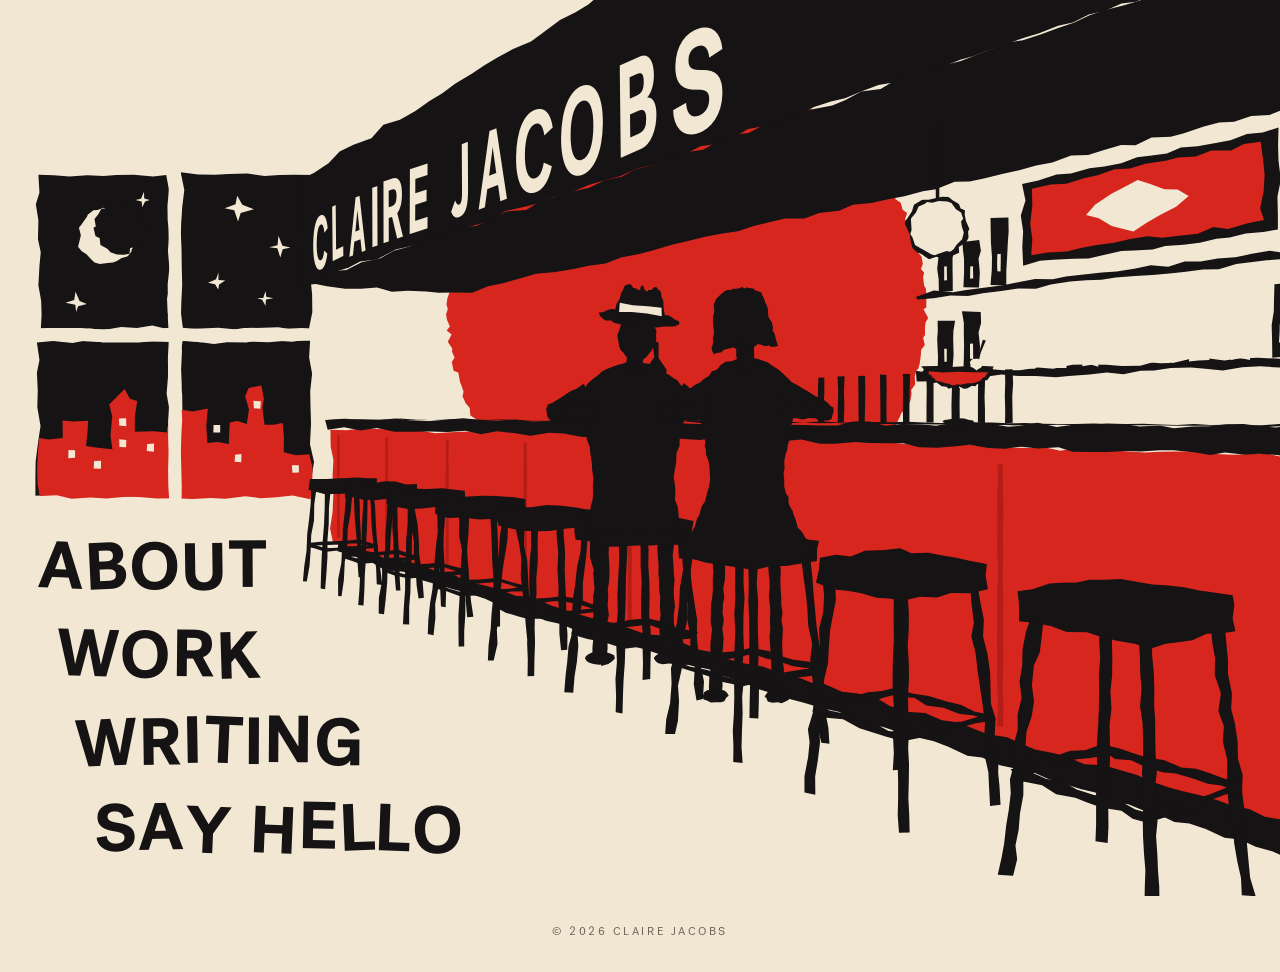
==== commit e4e417a2: "Rename Projects to Work and give Unscene its own page work.html lists projects; Unscene moves to wor" ====
--- a/index.html
+++ b/index.html
@@ -4,7 +4,7 @@
 <meta charset="UTF-8">
 <meta name="viewport" content="width=device-width, initial-scale=1.0">
 <title>Claire Jacobs</title>
-<meta name="description" content="Claire Jacobs — click around the bar to learn more about me, my interests, my projects, and how to get in touch.">
+<meta name="description" content="Claire Jacobs — about me, my work, my writing, and how to get in touch.">
 <link rel="icon" href="data:image/svg+xml,%3Csvg xmlns='http://www.w3.org/2000/svg' viewBox='0 0 100 100'%3E%3Ctext y='.9em' font-size='90'%3E%F0%9F%8D%B8%3C/text%3E%3C/svg%3E">
 <link rel="stylesheet" href="style.css?v=10">
 </head>
@@ -17,7 +17,7 @@
     <nav class="menu" aria-label="Main">
       <ul>
         <li style="--i:0"><a class="menu-item" href="about.html"><span class="cut" aria-hidden="true"><span style="--r:2.5deg;--y:-0.010em">A</span><span style="--r:-2.7deg;--y:-0.002em">B</span><span style="--r:0.3deg;--y:-0.005em">O</span><span style="--r:-0.8deg;--y:0.017em">U</span><span style="--r:-0.3deg;--y:-0.027em">T</span></span><span class="visually-hidden">About</span></a></li>
-        <li style="--i:1"><a class="menu-item" href="projects.html"><span class="cut" aria-hidden="true"><span style="--r:1.4deg;--y:-0.022em">P</span><span style="--r:0.4deg;--y:0.008em">R</span><span style="--r:-0.3deg;--y:0.004em">O</span><span style="--r:-1.4deg;--y:0.016em">J</span><span style="--r:1.9deg;--y:0.035em">E</span><span style="--r:1.5deg;--y:0.010em">C</span><span style="--r:0.0deg;--y:-0.012em">T</span><span style="--r:0.1deg;--y:-0.017em">S</span></span><span class="visually-hidden">Projects</span></a></li>
+        <li style="--i:1"><a class="menu-item" href="work.html"><span class="cut" aria-hidden="true"><span style="--r:1.6deg;--y:-0.018em">W</span><span style="--r:-1.1deg;--y:0.012em">O</span><span style="--r:0.6deg;--y:-0.006em">R</span><span style="--r:-1.8deg;--y:0.022em">K</span></span><span class="visually-hidden">Work</span></a></li>
         <li style="--i:2"><a class="menu-item" href="writing.html"><span class="cut" aria-hidden="true"><span style="--r:-2.6deg;--y:0.030em">W</span><span style="--r:-0.8deg;--y:0.009em">R</span><span style="--r:-1.0deg;--y:-0.021em">I</span><span style="--r:2.6deg;--y:-0.009em">T</span><span style="--r:0.2deg;--y:-0.005em">I</span><span style="--r:0.4deg;--y:-0.033em">N</span><span style="--r:0.4deg;--y:0.025em">G</span></span><span class="visually-hidden">Writing</span></a></li>
         <li style="--i:3"><a class="menu-item" href="contact.html"><span class="cut" aria-hidden="true"><span style="--r:-0.5deg;--y:-0.003em">S</span><span style="--r:-1.2deg;--y:-0.021em">A</span><span style="--r:2.4deg;--y:0.025em">Y</span><span class="sp"> </span><span style="--r:2.4deg;--y:0.028em">H</span><span style="--r:1.1deg;--y:-0.033em">E</span><span style="--r:-2.3deg;--y:-0.009em">L</span><span style="--r:2.1deg;--y:-0.005em">L</span><span style="--r:-2.6deg;--y:0.025em">O</span></span><span class="visually-hidden">Say hello</span></a></li>
       </ul>
@@ -33,6 +33,5 @@
   <p>© 2026 Claire Jacobs</p>
 </footer>
 
-<script src="script.js?v=10"></script>
 </body>
 </html>
